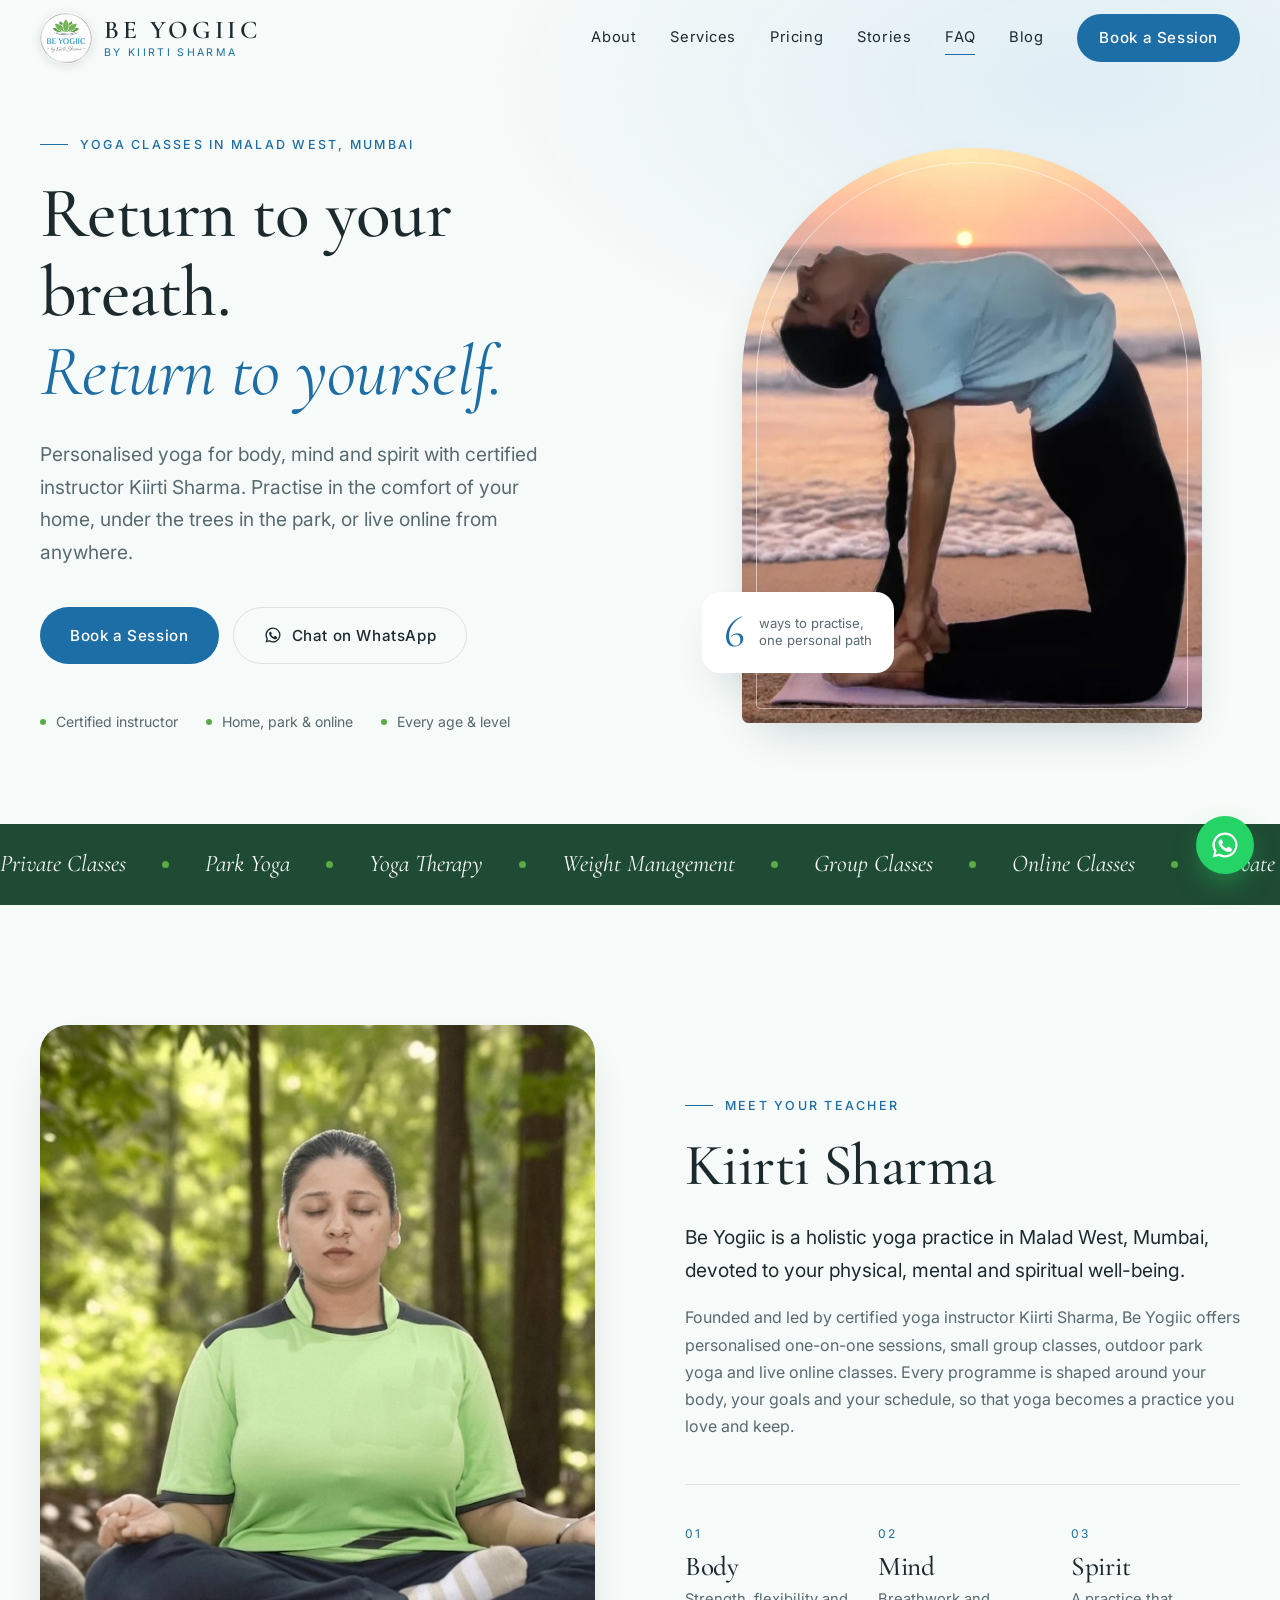
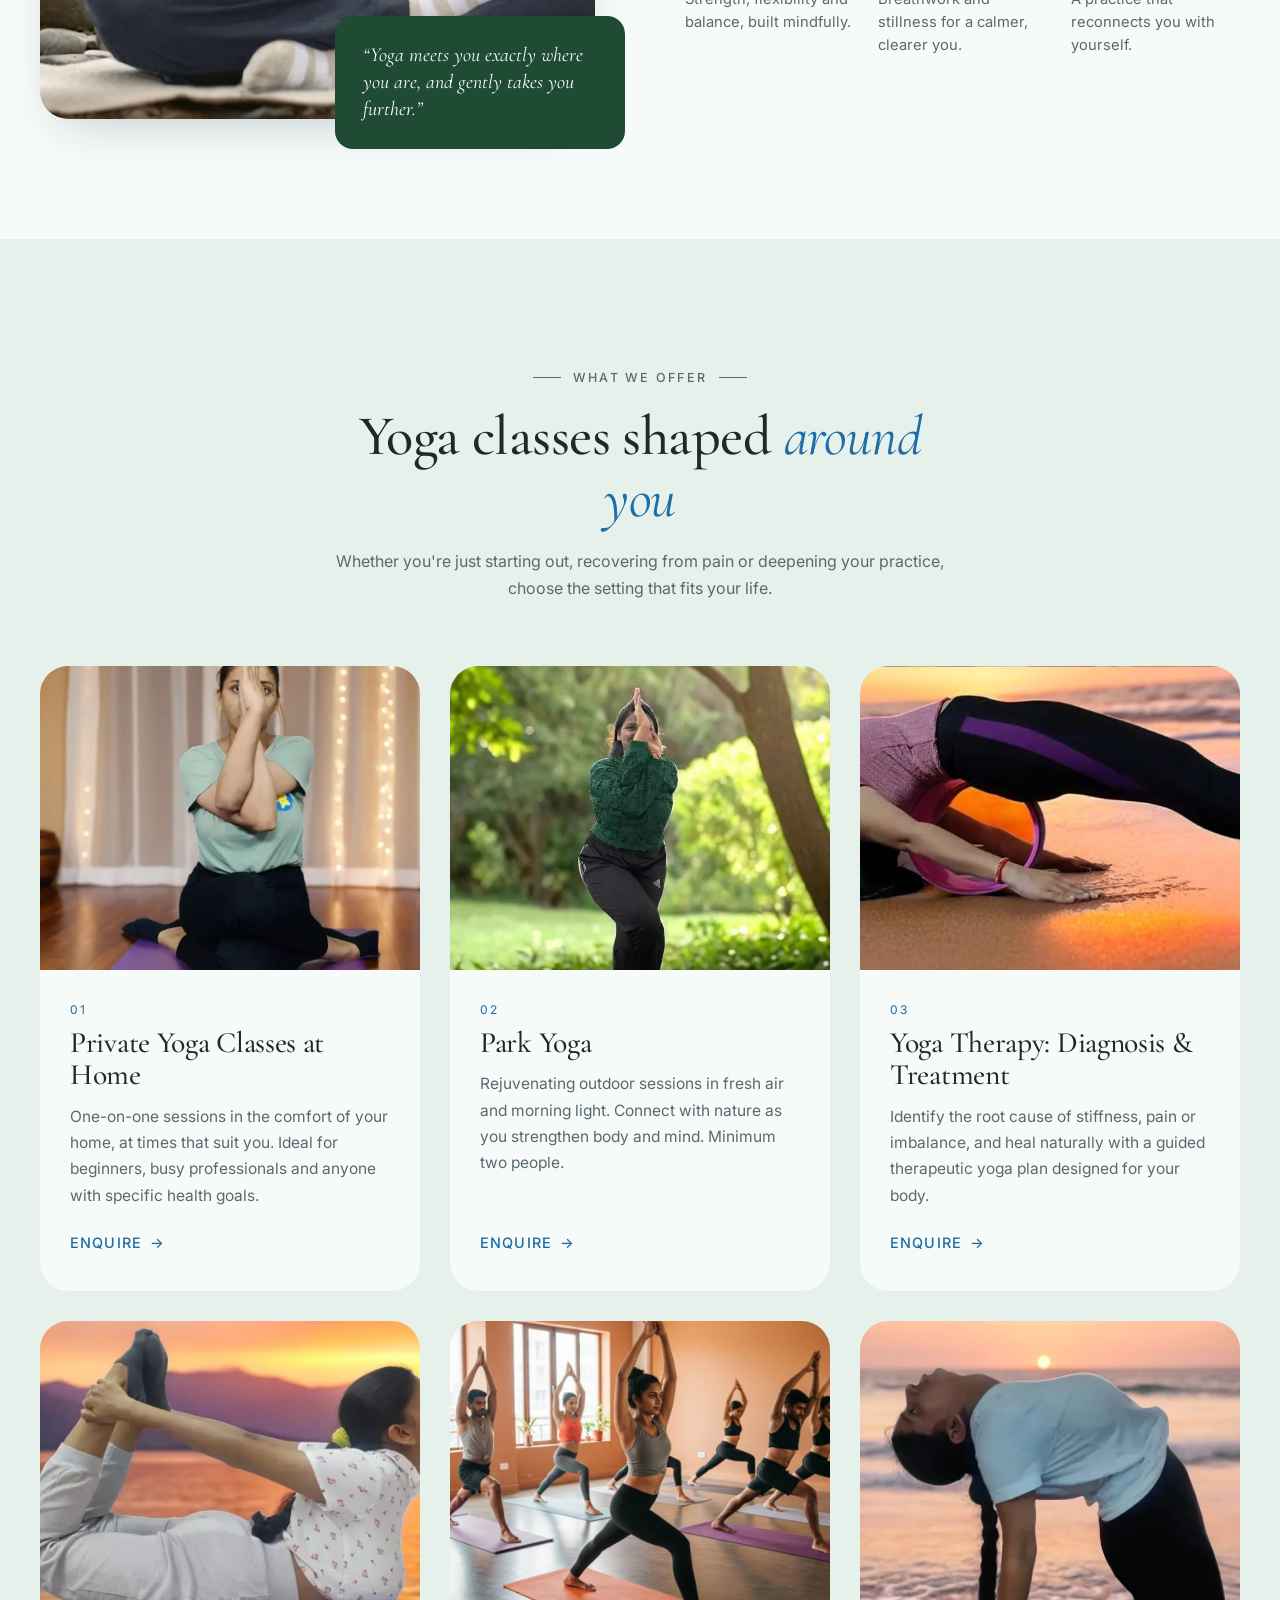
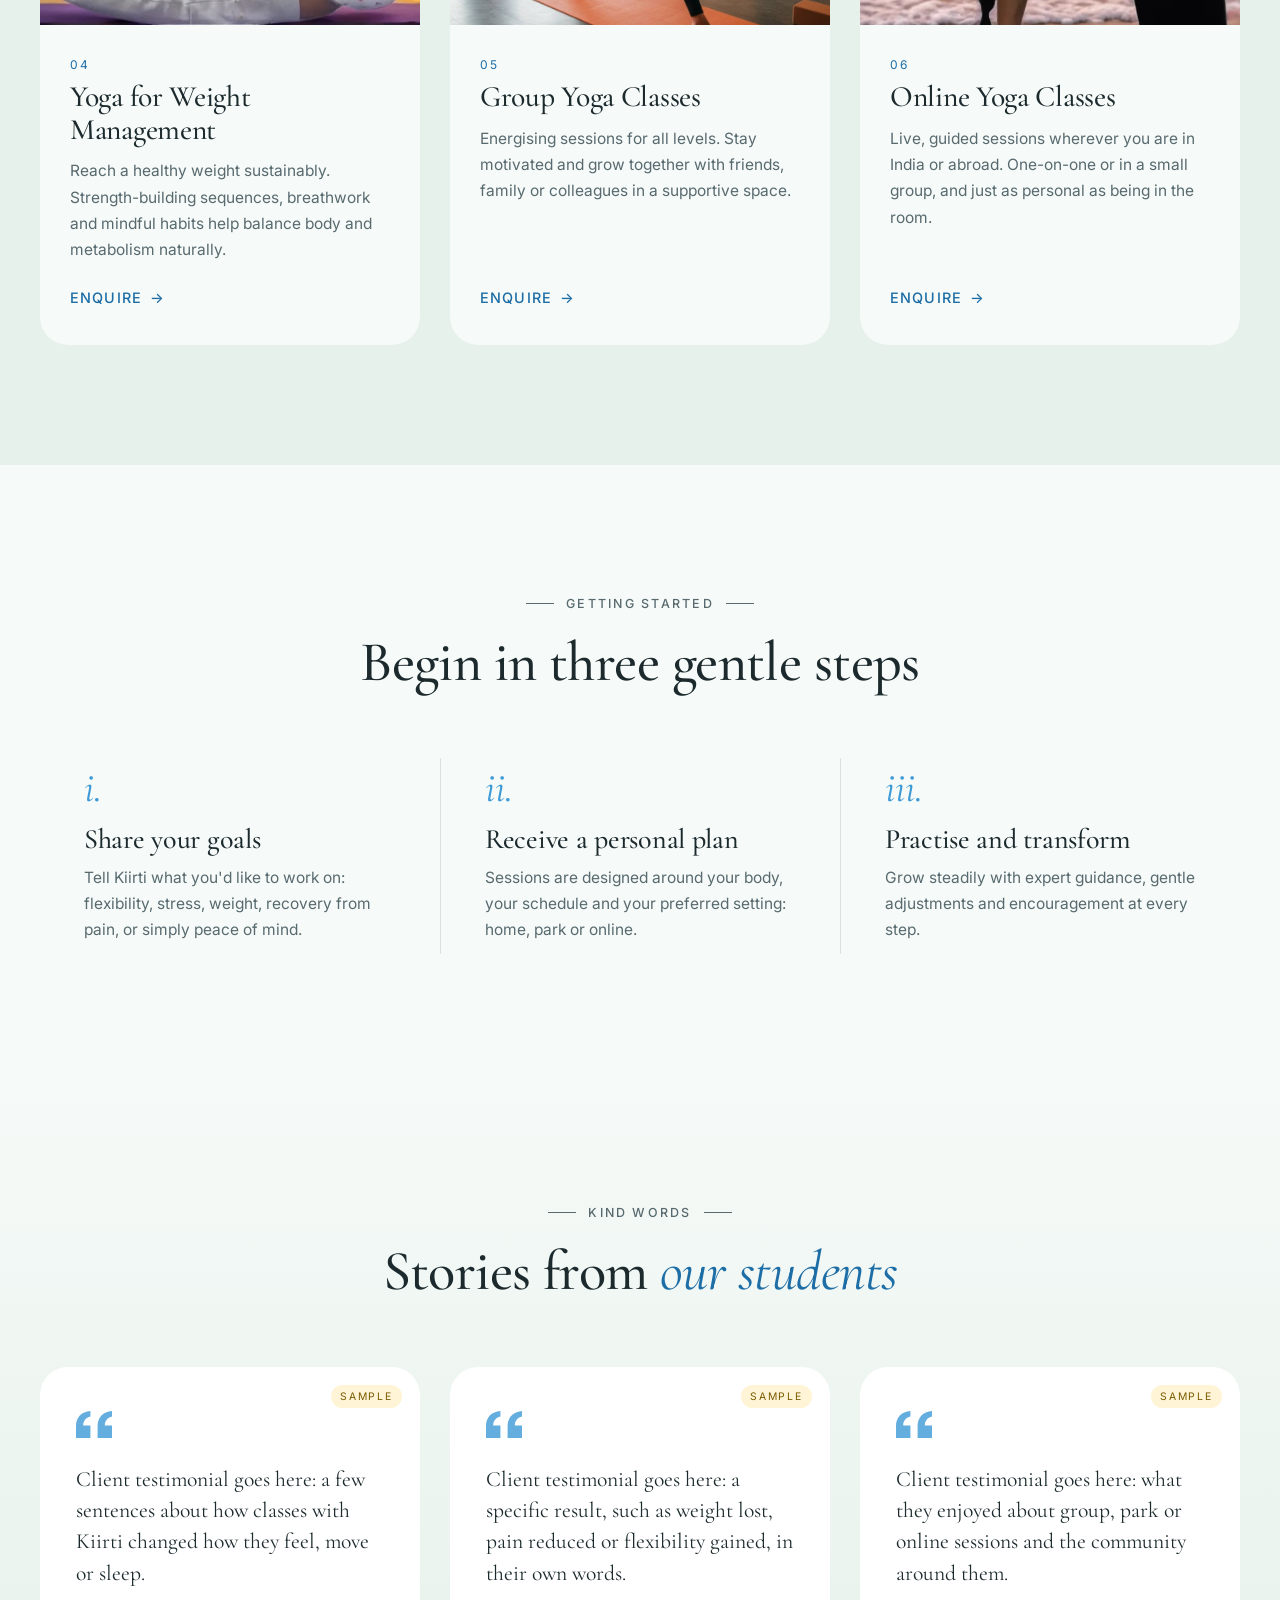
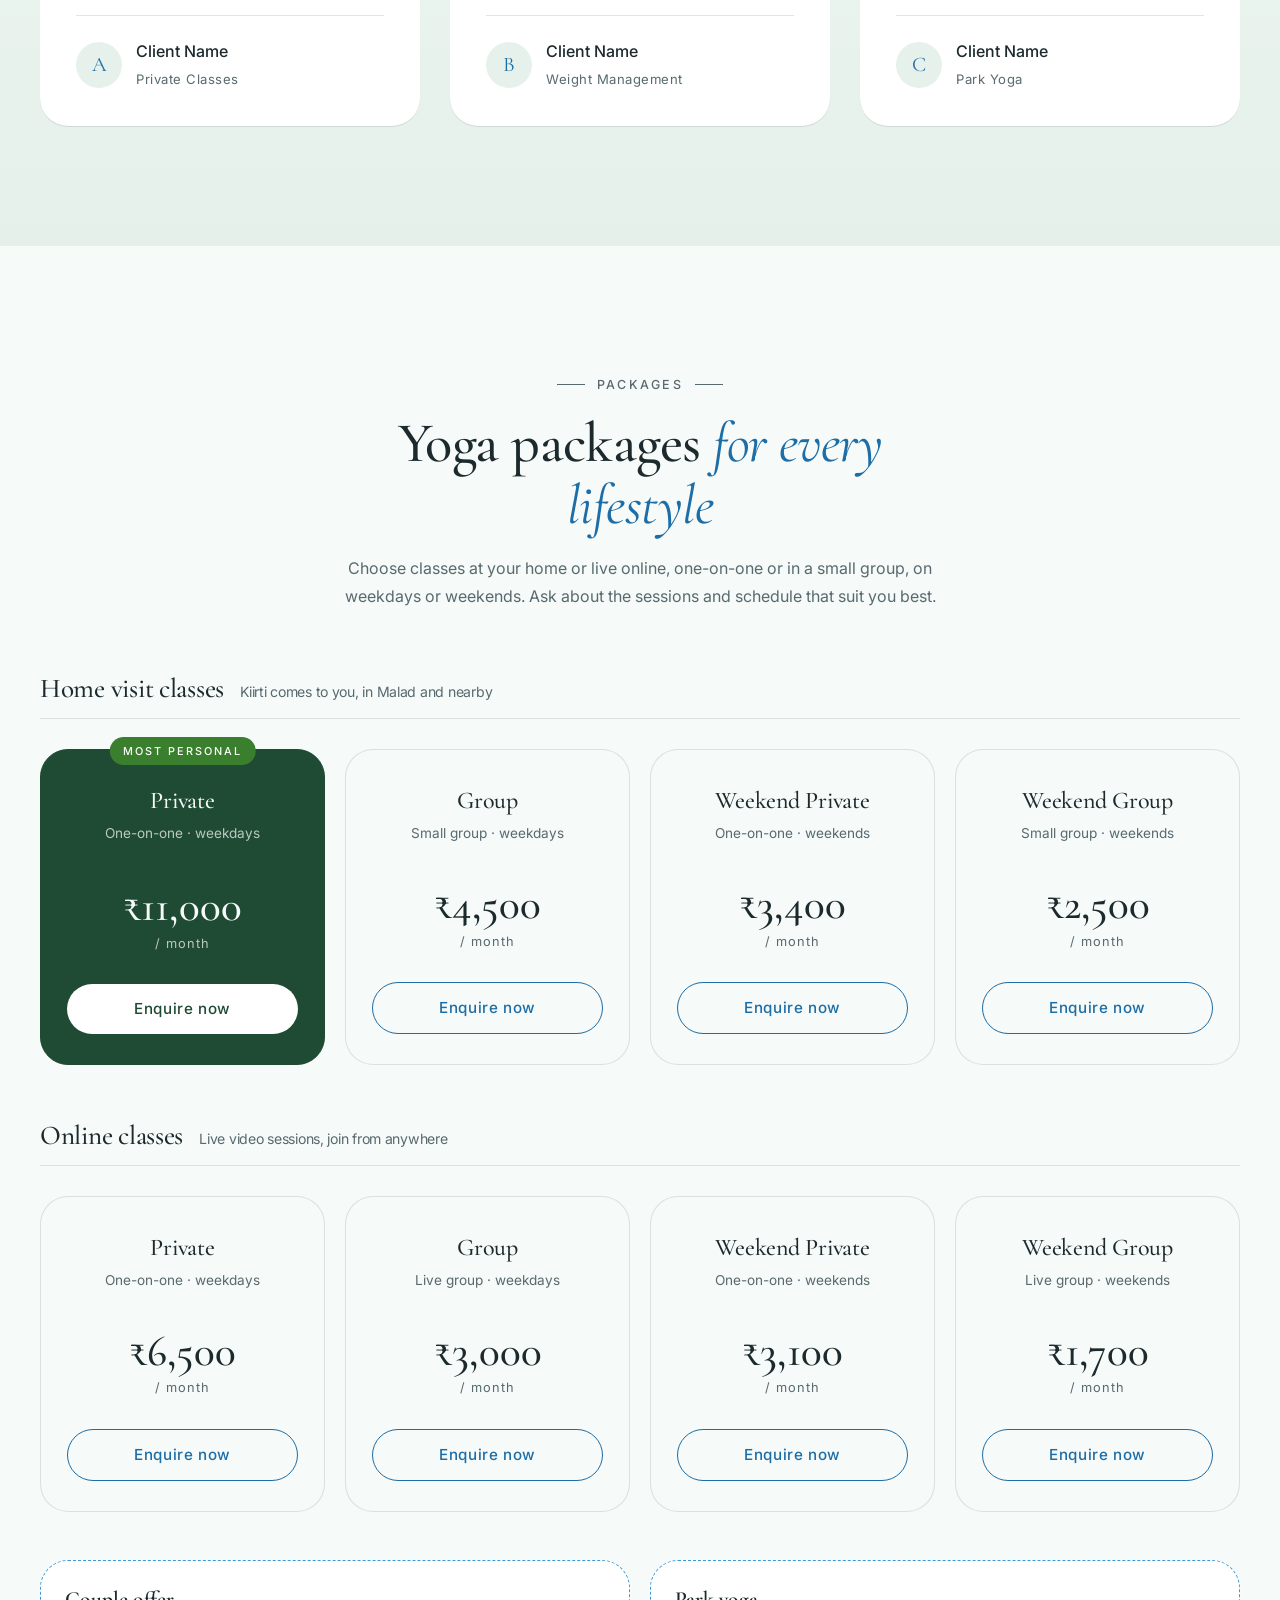
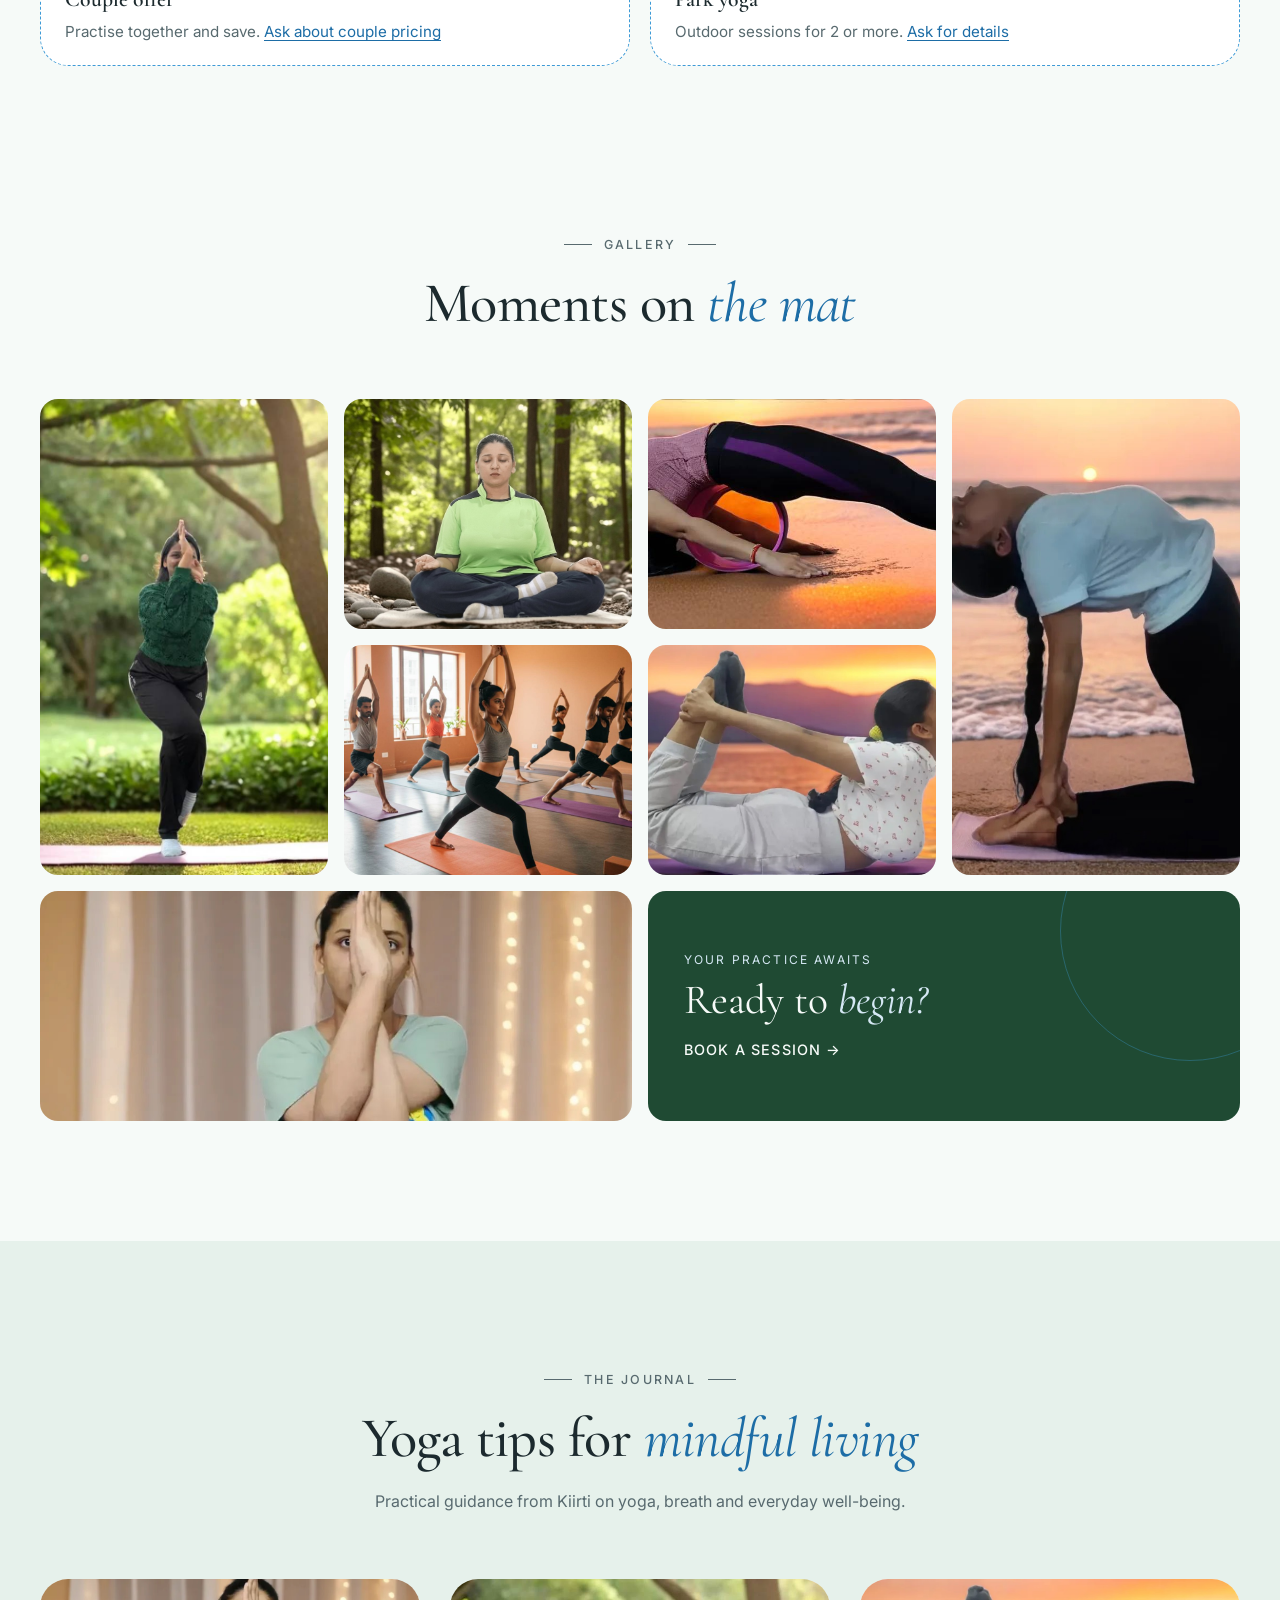
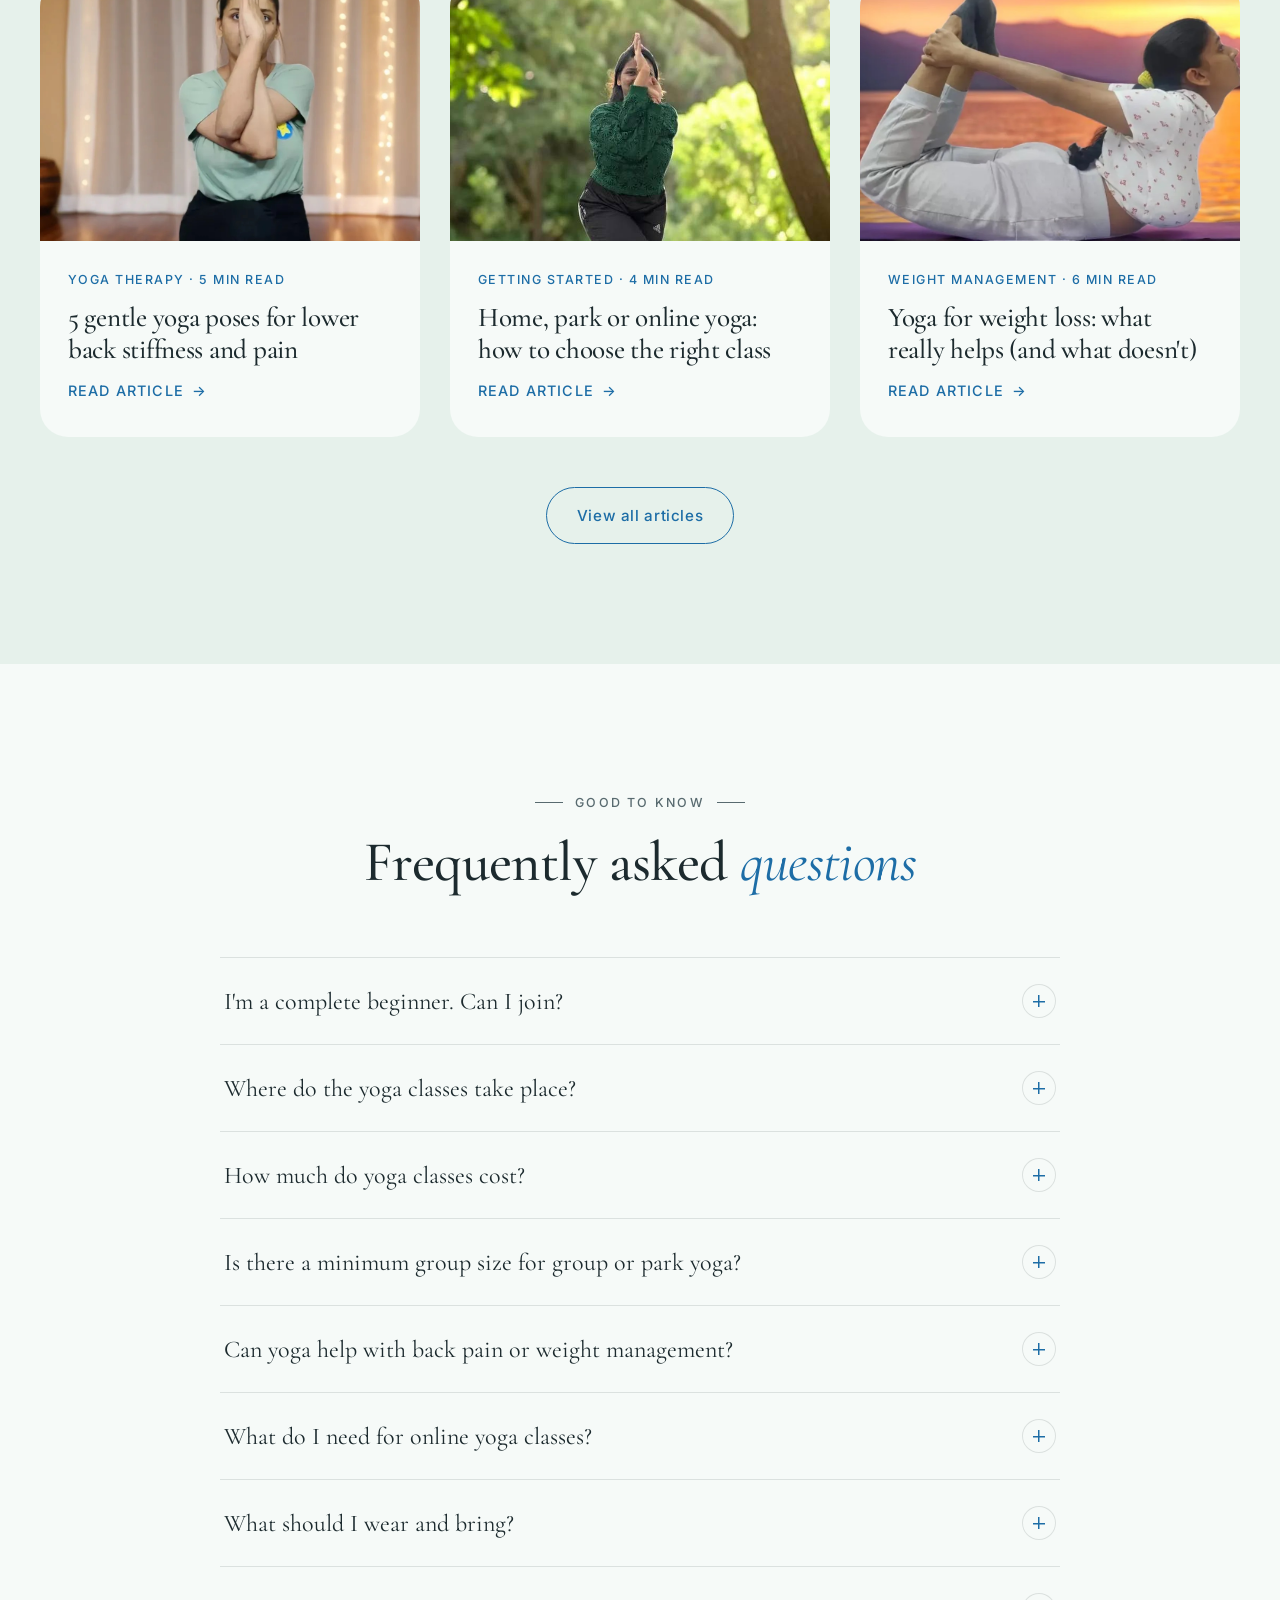
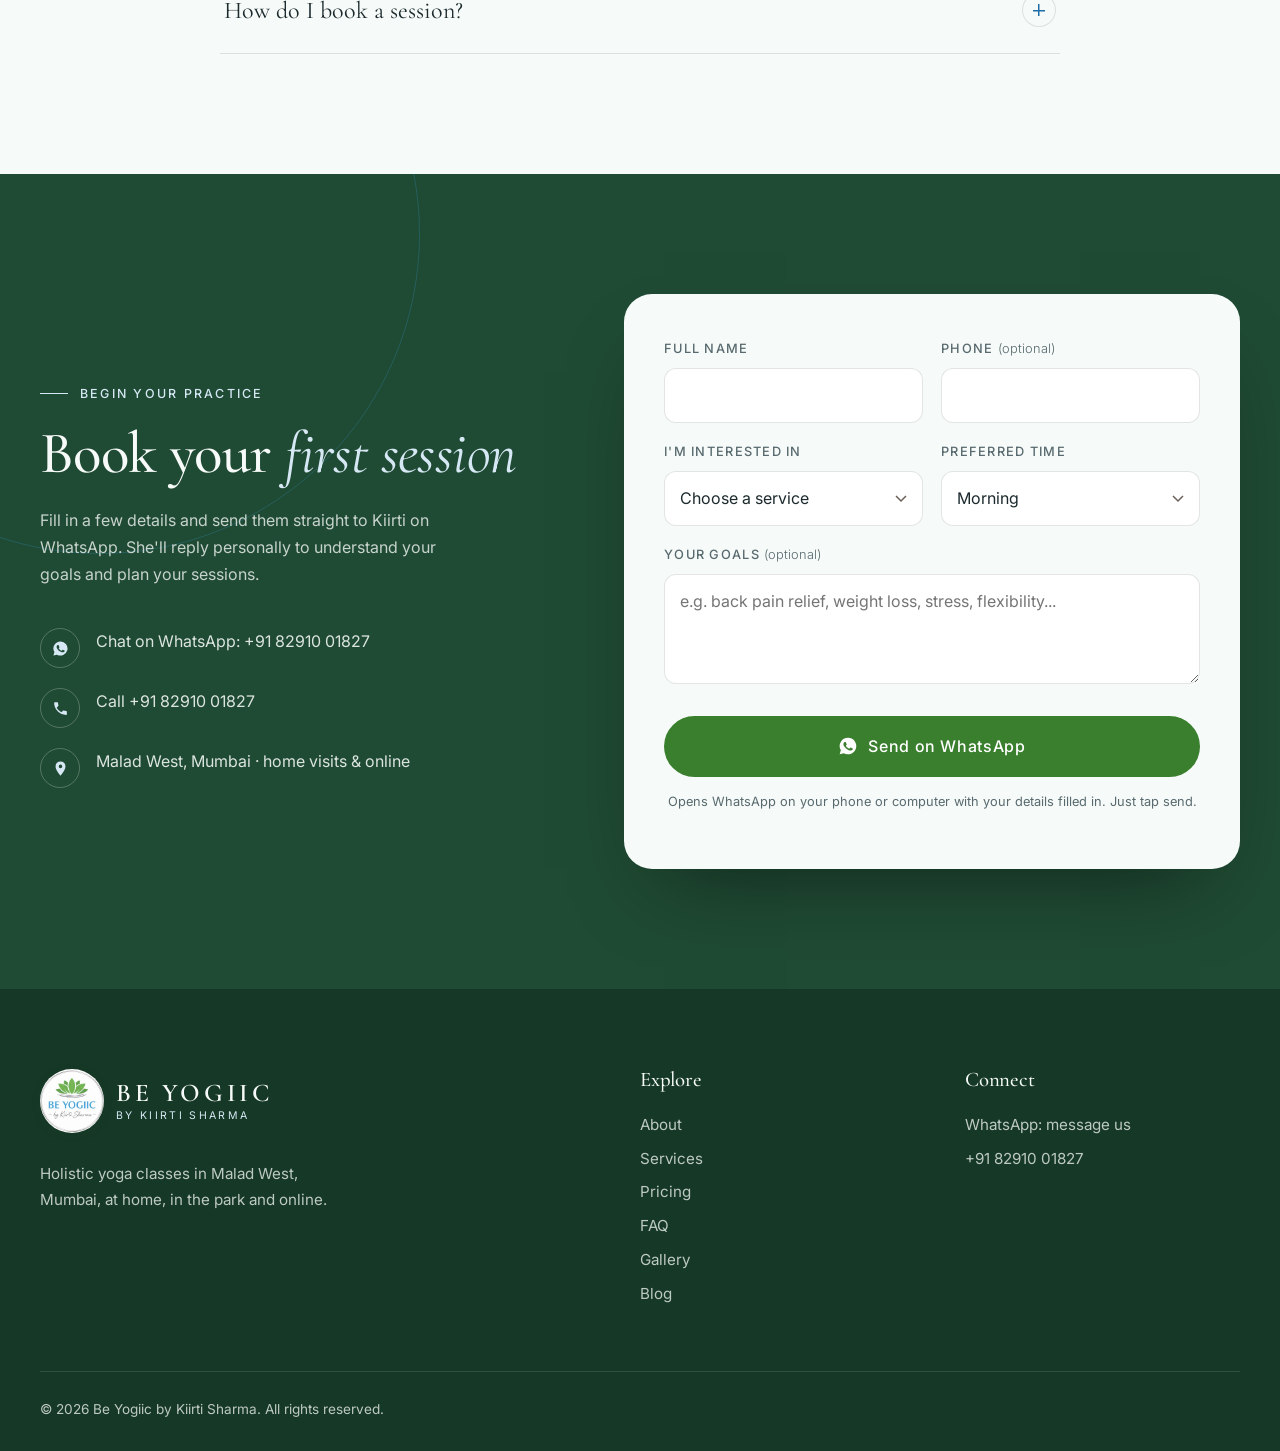
==== index.html @ 3618fed3 "Set custom domain www.beyogiic.in Canonical links, structured data, sitemap and robots.txt now use t" ====
<!DOCTYPE html>
<html lang="en-IN">
<head>
  <meta charset="UTF-8">
  <meta name="viewport" content="width=device-width, initial-scale=1.0">
  <title>Yoga Classes in Malad, Mumbai: Home, Park &amp; Online | Be Yogiic</title>
  <meta name="description" content="Private yoga at home, park yoga, group and online classes in Malad West, Mumbai with certified instructor Kiirti Sharma. Yoga therapy &amp; weight management.">
  <meta name="robots" content="index, follow, max-image-preview:large">
  <meta name="theme-color" content="#F6FAF8">
  <!-- SEO: replace www.beyogiic.in with the real domain across the site before launch (see README) -->
  <link rel="canonical" href="https://www.beyogiic.in/">

  <!-- Social sharing -->
  <meta property="og:type" content="website">
  <meta property="og:site_name" content="Be Yogiic">
  <meta property="og:locale" content="en_IN">
  <meta property="og:url" content="https://www.beyogiic.in/">
  <meta property="og:title" content="Be Yogiic by Kiirti Sharma | Yoga Classes in Malad, Mumbai">
  <meta property="og:description" content="Personalised yoga at home, in the park and online. Yoga therapy, weight management and classes for every level.">
  <meta property="og:image" content="https://www.beyogiic.in/images/og-cover.jpg">
  <meta property="og:image:width" content="1080">
  <meta property="og:image:height" content="567">
  <meta name="twitter:card" content="summary_large_image">

  <link rel="icon" type="image/png" href="images/favicon.png">
  <link rel="apple-touch-icon" href="images/favicon.png">

  <link rel="preconnect" href="https://fonts.googleapis.com">
  <link rel="preconnect" href="https://fonts.gstatic.com" crossorigin>
  <link href="https://fonts.googleapis.com/css2?family=Cormorant+Garamond:ital,wght@0,400;0,500;0,600;1,400;1,500&family=Inter:wght@300;400;500;600&display=swap" rel="stylesheet">
  <link rel="preload" as="image" href="images/hero-sunset.jpg">
  <link rel="stylesheet" href="css/style.css">

  <script type="application/ld+json">
  {
    "@context": "https://schema.org",
    "@graph": [
      {
        "@type": "HealthClub",
        "@id": "https://www.beyogiic.in/#business",
        "name": "Be Yogiic by Kiirti Sharma",
        "url": "https://www.beyogiic.in/",
        "image": "https://www.beyogiic.in/images/og-cover.jpg",
        "logo": "https://www.beyogiic.in/images/logo.jpg",
        "description": "Holistic yoga coaching in Malad West, Mumbai: private yoga at home, park yoga, group and online classes, yoga therapy and weight management.",
        "address": {
          "@type": "PostalAddress",
          "addressLocality": "Malad West, Mumbai",
          "addressRegion": "Maharashtra",
          "postalCode": "400095",
          "addressCountry": "IN"
        },
        "areaServed": [
          { "@type": "Place", "name": "Malad West, Mumbai" },
          { "@type": "Country", "name": "India" }
        ],
        "founder": { "@type": "Person", "name": "Kiirti Sharma", "jobTitle": "Certified Yoga Instructor" },
        "telephone": "+91-82910-01827",
        "priceRange": "₹1,700 – ₹11,000",
        "currenciesAccepted": "INR",
        "hasOfferCatalog": {
          "@type": "OfferCatalog",
          "name": "Yoga class packages",
          "itemListElement": [
            { "@type": "Offer", "price": "11000", "priceCurrency": "INR", "itemOffered": { "@type": "Service", "name": "Private yoga classes at home" } },
            { "@type": "Offer", "price": "4500", "priceCurrency": "INR", "itemOffered": { "@type": "Service", "name": "Group yoga classes at home" } },
            { "@type": "Offer", "price": "3400", "priceCurrency": "INR", "itemOffered": { "@type": "Service", "name": "Weekend private yoga classes at home" } },
            { "@type": "Offer", "price": "2500", "priceCurrency": "INR", "itemOffered": { "@type": "Service", "name": "Weekend group yoga classes at home" } },
            { "@type": "Offer", "price": "6500", "priceCurrency": "INR", "itemOffered": { "@type": "Service", "name": "Private online yoga classes" } },
            { "@type": "Offer", "price": "3000", "priceCurrency": "INR", "itemOffered": { "@type": "Service", "name": "Group online yoga classes" } },
            { "@type": "Offer", "price": "3100", "priceCurrency": "INR", "itemOffered": { "@type": "Service", "name": "Weekend private online yoga classes" } },
            { "@type": "Offer", "price": "1700", "priceCurrency": "INR", "itemOffered": { "@type": "Service", "name": "Weekend group online yoga classes" } }
          ]
        }
      },
      {
        "@type": "WebSite",
        "@id": "https://www.beyogiic.in/#website",
        "url": "https://www.beyogiic.in/",
        "name": "Be Yogiic",
        "publisher": { "@id": "https://www.beyogiic.in/#business" },
        "inLanguage": "en-IN"
      },
      {
        "@type": "FAQPage",
        "mainEntity": [
          { "@type": "Question", "name": "I'm a complete beginner. Can I join?", "acceptedAnswer": { "@type": "Answer", "text": "Absolutely. Every session is personalised for your age, fitness and experience. Beginners start with the foundations: breath, alignment and simple poses, and progress at a comfortable pace." } },
          { "@type": "Question", "name": "Where do the yoga classes take place?", "acceptedAnswer": { "@type": "Answer", "text": "Private classes are held at your home in Malad and nearby areas, park yoga takes place outdoors, and group and private sessions are also available live online, so you can join from anywhere." } },
          { "@type": "Question", "name": "How much do yoga classes cost?", "acceptedAnswer": { "@type": "Answer", "text": "Monthly fees: online classes start at ₹1,700 (weekend group) and go up to ₹6,500 (private). Home visit classes range from ₹2,500 (weekend group) to ₹11,000 (private). A couple offer is also available. Get in touch to know the sessions included." } },
          { "@type": "Question", "name": "Is there a minimum group size for group or park yoga?", "acceptedAnswer": { "@type": "Answer", "text": "Yes. Group classes, park yoga and group online classes need a minimum of two people, which makes them a lovely way to practise with a friend, partner or family member." } },
          { "@type": "Question", "name": "Can yoga help with back pain or weight management?", "acceptedAnswer": { "@type": "Answer", "text": "Be Yogiic offers dedicated yoga therapy and weight management programmes designed around your goals. Many people find regular practice improves flexibility, strength, stress and sleep. If you have a medical condition, please consult your doctor first so your sessions can be adapted safely." } },
          { "@type": "Question", "name": "What do I need for online yoga classes?", "acceptedAnswer": { "@type": "Answer", "text": "A phone, tablet or laptop with a stable internet connection, a yoga mat and enough space to stretch out. Kiirti will share the joining details when you book." } },
          { "@type": "Question", "name": "What should I wear and bring?", "acceptedAnswer": { "@type": "Answer", "text": "Comfortable clothes you can move in, a yoga mat and a bottle of water. It's best to avoid a heavy meal for about two hours before practice." } },
          { "@type": "Question", "name": "How do I book a session?", "acceptedAnswer": { "@type": "Answer", "text": "Message Kiirti on WhatsApp (the enquiry form fills in your details for you) or call +91 82910 01827. She'll get back to you to understand your goals and suggest the right package." } }
        ]
      }
    ]
  }
  </script>
</head>

<body>
  <a class="skip-link" href="#main">Skip to content</a>

  <!-- ============ HEADER ============ -->
  <header class="site-header" id="top">
    <div class="container header-inner">
      <a href="#top" class="brand" aria-label="Be Yogiic home">
        <img class="brand-logo" src="images/logo.jpg" alt="" width="400" height="400">
        <span class="brand-text">
          <span class="brand-name">Be Yogiic</span>
          <span class="brand-sub">by Kiirti Sharma</span>
        </span>
      </a>

      <nav class="main-nav" id="main-nav" aria-label="Main">
        <a href="#about">About</a>
        <a href="#services">Services</a>
        <a href="#pricing">Pricing</a>
        <a href="#testimonials">Stories</a>
        <a href="#faq">FAQ</a>
        <a href="blog/index.html">Blog</a>
        <a href="#enquire" class="btn btn-primary nav-cta">Book a Session</a>
      </nav>

      <button class="nav-toggle" aria-label="Open menu" aria-expanded="false" aria-controls="main-nav">
        <span></span><span></span>
      </button>
    </div>
  </header>

  <main id="main">

    <!-- ============ HERO ============ -->
    <section class="hero" aria-labelledby="hero-title">
      <div class="container hero-grid">
        <div class="hero-copy reveal">
          <h1 id="hero-title">
            <span class="eyebrow h1-kicker">Yoga classes in Malad West, Mumbai</span>
            Return to your breath.<br><em>Return to yourself.</em>
          </h1>
          <p class="lead">Personalised yoga for body, mind and spirit with certified instructor Kiirti Sharma. Practise in the comfort of your home, under the trees in the park, or live online from anywhere.</p>
          <div class="hero-actions">
            <a href="#enquire" class="btn btn-primary">Book a Session</a>
            <a href="#" class="btn btn-ghost" data-wa-link>
              <svg viewBox="0 0 24 24" aria-hidden="true"><path fill="currentColor" d="M12 2a10 10 0 0 0-8.6 15.1L2 22l5-1.3A10 10 0 1 0 12 2zm0 18.2a8.2 8.2 0 0 1-4.2-1.2l-.3-.2-3 .8.8-2.9-.2-.3A8.2 8.2 0 1 1 12 20.2zm4.5-6.1c-.2-.1-1.5-.7-1.7-.8-.2-.1-.4-.1-.6.1l-.8 1c-.1.2-.3.2-.5.1a6.7 6.7 0 0 1-3.3-2.9c-.3-.4.2-.4.7-1.4.1-.2 0-.3 0-.4l-.8-1.8c-.2-.5-.4-.4-.6-.4h-.5a1 1 0 0 0-.7.3 3 3 0 0 0-.9 2.2 5.2 5.2 0 0 0 1.1 2.8 11.9 11.9 0 0 0 4.6 4c1.7.7 2.4.8 3.2.7.5-.1 1.5-.6 1.8-1.2.2-.6.2-1.1.1-1.2l-.5-.3z"/></svg>
              Chat on WhatsApp
            </a>
          </div>
          <ul class="hero-trust">
            <li>Certified instructor</li>
            <li>Home, park &amp; online</li>
            <li>Every age &amp; level</li>
          </ul>
        </div>

        <div class="hero-visual reveal">
          <div class="arch">
            <img src="images/hero-sunset.jpg" alt="Camel pose (Ustrasana) practised on a Mumbai beach at sunset" width="720" height="900" fetchpriority="high">
          </div>
          <div class="hero-badge">
            <span class="badge-num">6</span>
            <span class="badge-text">ways to practise,<br>one personal path</span>
          </div>
        </div>
      </div>
    </section>

    <!-- ============ MODES STRIP ============ -->
    <div class="strip" aria-hidden="true">
      <div class="strip-track">
        <span>Private Classes</span><i></i><span>Park Yoga</span><i></i><span>Yoga Therapy</span><i></i><span>Weight Management</span><i></i><span>Group Classes</span><i></i><span>Online Classes</span><i></i>
        <span>Private Classes</span><i></i><span>Park Yoga</span><i></i><span>Yoga Therapy</span><i></i><span>Weight Management</span><i></i><span>Group Classes</span><i></i><span>Online Classes</span><i></i>
      </div>
    </div>

    <!-- ============ ABOUT ============ -->
    <section class="section about" id="about" aria-labelledby="about-title">
      <div class="container about-grid">
        <div class="about-visual reveal">
          <img src="images/meditation-forest.jpg" alt="Kiirti Sharma meditating in a sunlit forest" width="1024" height="681" loading="lazy">
          <div class="about-quote">
            <p>&ldquo;Yoga meets you exactly where you are, and gently takes you further.&rdquo;</p>
          </div>
        </div>
        <div class="about-copy reveal">
          <p class="eyebrow">Meet your teacher</p>
          <h2 id="about-title">Kiirti Sharma</h2>
          <p class="lead">Be Yogiic is a holistic yoga practice in Malad West, Mumbai, devoted to your physical, mental and spiritual well-being.</p>
          <p>Founded and led by certified yoga instructor Kiirti Sharma, Be Yogiic offers personalised one-on-one sessions, small group classes, outdoor park yoga and live online classes. Every programme is shaped around your body, your goals and your schedule, so that yoga becomes a practice you love and keep.</p>
          <!-- TODO: add Kiirti's certifications, years of teaching and number of students here -->
          <div class="pillars">
            <div class="pillar">
              <span class="pillar-num">01</span>
              <h3>Body</h3>
              <p>Strength, flexibility and balance, built mindfully.</p>
            </div>
            <div class="pillar">
              <span class="pillar-num">02</span>
              <h3>Mind</h3>
              <p>Breathwork and stillness for a calmer, clearer you.</p>
            </div>
            <div class="pillar">
              <span class="pillar-num">03</span>
              <h3>Spirit</h3>
              <p>A practice that reconnects you with yourself.</p>
            </div>
          </div>
        </div>
      </div>
    </section>

    <!-- ============ SERVICES ============ -->
    <section class="section services" id="services" aria-labelledby="services-title">
      <div class="container">
        <div class="section-head reveal">
          <p class="eyebrow">What we offer</p>
          <h2 id="services-title">Yoga classes shaped <em>around you</em></h2>
          <p>Whether you're just starting out, recovering from pain or deepening your practice, choose the setting that fits your life.</p>
        </div>

        <div class="service-grid">
          <article class="service-card reveal">
            <div class="service-img"><img src="images/private-class.jpg" alt="One-on-one private yoga class at home in Mumbai" loading="lazy" width="1080" height="1080"></div>
            <div class="service-body">
              <span class="service-num">01</span>
              <h3>Private Yoga Classes at Home</h3>
              <p>One-on-one sessions in the comfort of your home, at times that suit you. Ideal for beginners, busy professionals and anyone with specific health goals.</p>
              <a href="#enquire" class="link-arrow" data-service="Private Classes">Enquire <span aria-hidden="true">&rarr;</span></a>
            </div>
          </article>

          <article class="service-card reveal">
            <div class="service-img"><img src="images/park-yoga.jpg" alt="Outdoor park yoga session in Malad, Mumbai" loading="lazy" width="720" height="1000"></div>
            <div class="service-body">
              <span class="service-num">02</span>
              <h3>Park Yoga</h3>
              <p>Rejuvenating outdoor sessions in fresh air and morning light. Connect with nature as you strengthen body and mind. Minimum two people.</p>
              <a href="#enquire" class="link-arrow" data-service="Park Yoga">Enquire <span aria-hidden="true">&rarr;</span></a>
            </div>
          </article>

          <article class="service-card reveal">
            <div class="service-img"><img src="images/yoga-therapy.jpg" alt="Therapeutic backbend using a yoga wheel" loading="lazy" width="720" height="419"></div>
            <div class="service-body">
              <span class="service-num">03</span>
              <h3>Yoga Therapy: Diagnosis &amp; Treatment</h3>
              <p>Identify the root cause of stiffness, pain or imbalance, and heal naturally with a guided therapeutic yoga plan designed for your body.</p>
              <a href="#enquire" class="link-arrow" data-service="Yoga Diagnosis & Treatment">Enquire <span aria-hidden="true">&rarr;</span></a>
            </div>
          </article>

          <article class="service-card reveal">
            <div class="service-img"><img src="images/weight-management.jpg" alt="Bow pose (Dhanurasana) for core strength and weight management" loading="lazy" width="1080" height="686"></div>
            <div class="service-body">
              <span class="service-num">04</span>
              <h3>Yoga for Weight Management</h3>
              <p>Reach a healthy weight sustainably. Strength-building sequences, breathwork and mindful habits help balance body and metabolism naturally.</p>
              <a href="#enquire" class="link-arrow" data-service="Weight Management">Enquire <span aria-hidden="true">&rarr;</span></a>
            </div>
          </article>

          <article class="service-card reveal">
            <div class="service-img"><img src="images/group-class.jpg" alt="Group yoga class practising warrior pose together" loading="lazy" width="900" height="900"></div>
            <div class="service-body">
              <span class="service-num">05</span>
              <h3>Group Yoga Classes</h3>
              <p>Energising sessions for all levels. Stay motivated and grow together with friends, family or colleagues in a supportive space.</p>
              <a href="#enquire" class="link-arrow" data-service="Group Classes">Enquire <span aria-hidden="true">&rarr;</span></a>
            </div>
          </article>

          <article class="service-card reveal">
            <div class="service-img"><img src="images/hero-sunset.jpg" alt="Live online yoga class at sunset" loading="lazy" width="720" height="900" style="object-position: center 20%"></div>
            <div class="service-body">
              <span class="service-num">06</span>
              <h3>Online Yoga Classes</h3>
              <p>Live, guided sessions wherever you are in India or abroad. One-on-one or in a small group, and just as personal as being in the room.</p>
              <a href="#enquire" class="link-arrow" data-service="Online Classes">Enquire <span aria-hidden="true">&rarr;</span></a>
            </div>
          </article>
        </div>
      </div>
    </section>

    <!-- ============ HOW IT WORKS ============ -->
    <section class="section steps" aria-labelledby="steps-title">
      <div class="container">
        <div class="section-head reveal">
          <p class="eyebrow">Getting started</p>
          <h2 id="steps-title">Begin in three gentle steps</h2>
        </div>
        <ol class="steps-list">
          <li class="reveal">
            <span class="step-num">i.</span>
            <h3>Share your goals</h3>
            <p>Tell Kiirti what you'd like to work on: flexibility, stress, weight, recovery from pain, or simply peace of mind.</p>
          </li>
          <li class="reveal">
            <span class="step-num">ii.</span>
            <h3>Receive a personal plan</h3>
            <p>Sessions are designed around your body, your schedule and your preferred setting: home, park or online.</p>
          </li>
          <li class="reveal">
            <span class="step-num">iii.</span>
            <h3>Practise and transform</h3>
            <p>Grow steadily with expert guidance, gentle adjustments and encouragement at every step.</p>
          </li>
        </ol>
      </div>
    </section>

    <!-- ============ TESTIMONIALS ============ -->
    <!-- TODO: replace the three placeholder testimonials below with real client quotes, then delete the "sample" badges. -->
    <section class="section testimonials" id="testimonials" aria-labelledby="testimonials-title">
      <div class="container">
        <div class="section-head reveal">
          <p class="eyebrow">Kind words</p>
          <h2 id="testimonials-title">Stories from <em>our students</em></h2>
        </div>

        <div class="testimonial-track" tabindex="0" aria-label="Student testimonials">
          <figure class="testimonial reveal">
            <span class="sample-badge">Sample</span>
            <svg class="quote-mark" viewBox="0 0 40 30" aria-hidden="true"><path fill="currentColor" d="M0 30V17C0 7 6 1 16 0v6c-5 1-8 5-8 10h8v14H0zm24 0V17c0-10 6-16 16-17v6c-5 1-8 5-8 10h8v14H24z"/></svg>
            <blockquote>Client testimonial goes here: a few sentences about how classes with Kiirti changed how they feel, move or sleep.</blockquote>
            <figcaption>
              <span class="t-avatar" aria-hidden="true">A</span>
              <span><strong>Client Name</strong><small>Private Classes</small></span>
            </figcaption>
          </figure>

          <figure class="testimonial reveal">
            <span class="sample-badge">Sample</span>
            <svg class="quote-mark" viewBox="0 0 40 30" aria-hidden="true"><path fill="currentColor" d="M0 30V17C0 7 6 1 16 0v6c-5 1-8 5-8 10h8v14H0zm24 0V17c0-10 6-16 16-17v6c-5 1-8 5-8 10h8v14H24z"/></svg>
            <blockquote>Client testimonial goes here: a specific result, such as weight lost, pain reduced or flexibility gained, in their own words.</blockquote>
            <figcaption>
              <span class="t-avatar" aria-hidden="true">B</span>
              <span><strong>Client Name</strong><small>Weight Management</small></span>
            </figcaption>
          </figure>

          <figure class="testimonial reveal">
            <span class="sample-badge">Sample</span>
            <svg class="quote-mark" viewBox="0 0 40 30" aria-hidden="true"><path fill="currentColor" d="M0 30V17C0 7 6 1 16 0v6c-5 1-8 5-8 10h8v14H0zm24 0V17c0-10 6-16 16-17v6c-5 1-8 5-8 10h8v14H24z"/></svg>
            <blockquote>Client testimonial goes here: what they enjoyed about group, park or online sessions and the community around them.</blockquote>
            <figcaption>
              <span class="t-avatar" aria-hidden="true">C</span>
              <span><strong>Client Name</strong><small>Park Yoga</small></span>
            </figcaption>
          </figure>
        </div>
      </div>
    </section>

    <!-- ============ PRICING ============ -->
    <section class="section pricing" id="pricing" aria-labelledby="pricing-title">
      <div class="container">
        <div class="section-head reveal">
          <p class="eyebrow">Packages</p>
          <h2 id="pricing-title">Yoga packages <em>for every lifestyle</em></h2>
          <p>Choose classes at your home or live online, one-on-one or in a small group, on weekdays or weekends. Ask about the sessions and schedule that suit you best.</p>
        </div>

        <!-- TODO: add the number of sessions / validity in each .price-meta line -->
        <div class="price-group reveal">
          <h3 class="price-group-title">Home visit classes <span>Kiirti comes to you, in Malad and nearby</span></h3>
          <div class="price-grid">
            <div class="price-card featured reveal">
              <span class="price-tag">Most personal</span>
              <h4>Private</h4>
              <p class="price-meta">One-on-one &middot; weekdays</p>
              <p class="price"><span>₹11,000</span><small>/ month</small></p>
              <a href="#enquire" class="btn btn-light" data-service="Private Classes">Enquire now</a>
            </div>
            <div class="price-card reveal">
              <h4>Group</h4>
              <p class="price-meta">Small group &middot; weekdays</p>
              <p class="price"><span>₹4,500</span><small>/ month</small></p>
              <a href="#enquire" class="btn btn-outline" data-service="Group Classes">Enquire now</a>
            </div>
            <div class="price-card reveal">
              <h4>Weekend Private</h4>
              <p class="price-meta">One-on-one &middot; weekends</p>
              <p class="price"><span>₹3,400</span><small>/ month</small></p>
              <a href="#enquire" class="btn btn-outline" data-service="Private Classes">Enquire now</a>
            </div>
            <div class="price-card reveal">
              <h4>Weekend Group</h4>
              <p class="price-meta">Small group &middot; weekends</p>
              <p class="price"><span>₹2,500</span><small>/ month</small></p>
              <a href="#enquire" class="btn btn-outline" data-service="Group Classes">Enquire now</a>
            </div>
          </div>
        </div>

        <div class="price-group reveal">
          <h3 class="price-group-title">Online classes <span>Live video sessions, join from anywhere</span></h3>
          <div class="price-grid">
            <div class="price-card reveal">
              <h4>Private</h4>
              <p class="price-meta">One-on-one &middot; weekdays</p>
              <p class="price"><span>₹6,500</span><small>/ month</small></p>
              <a href="#enquire" class="btn btn-outline" data-service="Online Classes">Enquire now</a>
            </div>
            <div class="price-card reveal">
              <h4>Group</h4>
              <p class="price-meta">Live group &middot; weekdays</p>
              <p class="price"><span>₹3,000</span><small>/ month</small></p>
              <a href="#enquire" class="btn btn-outline" data-service="Online Classes">Enquire now</a>
            </div>
            <div class="price-card reveal">
              <h4>Weekend Private</h4>
              <p class="price-meta">One-on-one &middot; weekends</p>
              <p class="price"><span>₹3,100</span><small>/ month</small></p>
              <a href="#enquire" class="btn btn-outline" data-service="Online Classes">Enquire now</a>
            </div>
            <div class="price-card reveal">
              <h4>Weekend Group</h4>
              <p class="price-meta">Live group &middot; weekends</p>
              <p class="price"><span>₹1,700</span><small>/ month</small></p>
              <a href="#enquire" class="btn btn-outline" data-service="Online Classes">Enquire now</a>
            </div>
          </div>
        </div>

        <div class="price-offers reveal">
          <p><strong>Couple offer</strong> Practise together and save. <a href="#enquire" data-service="Private Classes">Ask about couple pricing</a></p>
          <p><strong>Park yoga</strong> Outdoor sessions for 2 or more. <a href="#enquire" data-service="Park Yoga">Ask for details</a></p>
        </div>
      </div>
    </section>

    <!-- ============ GALLERY ============ -->
    <section class="section gallery" id="gallery" aria-labelledby="gallery-title">
      <div class="container">
        <div class="section-head reveal">
          <p class="eyebrow">Gallery</p>
          <h2 id="gallery-title">Moments on <em>the mat</em></h2>
        </div>
        <div class="gallery-grid">
          <button class="g-item g-tall" data-index="0" aria-label="View larger: eagle pose in the park"><img src="images/park-yoga.jpg" alt="Eagle pose (Garudasana) in a green park" width="720" height="1000" loading="lazy"></button>
          <button class="g-item" data-index="1" aria-label="View larger: Kiirti Sharma meditating in a forest"><img src="images/meditation-forest.jpg" alt="Kiirti Sharma in seated meditation among the trees" width="1024" height="681" loading="lazy"></button>
          <button class="g-item" data-index="2" aria-label="View larger: wheel-assisted backbend"><img src="images/yoga-therapy.jpg" alt="Wheel-assisted backbend on the beach" width="720" height="419" loading="lazy"></button>
          <button class="g-item g-tall" data-index="3" aria-label="View larger: camel pose at sunset"><img src="images/hero-sunset.jpg" alt="Camel pose at sunset by the sea" width="720" height="900" loading="lazy"></button>
          <button class="g-item" data-index="4" aria-label="View larger: group warrior pose"><img src="images/group-class.jpg" alt="Group class in warrior pose" width="900" height="900" loading="lazy"></button>
          <button class="g-item" data-index="5" aria-label="View larger: bow pose"><img src="images/weight-management.jpg" alt="Bow pose against a sunset sky" width="1080" height="686" loading="lazy"></button>
          <button class="g-item g-wide" data-index="6" aria-label="View larger: home yoga session"><img src="images/private-class.jpg" alt="Eagle arms (Garudasana) in a home session" width="1080" height="1080" loading="lazy" style="object-position: center 12%"></button>
          <a href="#enquire" class="g-cta">
            <span class="g-cta-eyebrow">Your practice awaits</span>
            <span class="g-cta-title">Ready to <em>begin?</em></span>
            <span class="g-cta-link">Book a session <span aria-hidden="true">&rarr;</span></span>
          </a>
        </div>
      </div>
    </section>

    <!-- ============ JOURNAL (latest blog posts) ============ -->
    <section class="section journal" id="journal" aria-labelledby="journal-title">
      <div class="container">
        <div class="section-head reveal">
          <p class="eyebrow">The journal</p>
          <h2 id="journal-title">Yoga tips for <em>mindful living</em></h2>
          <p>Practical guidance from Kiirti on yoga, breath and everyday well-being.</p>
        </div>
        <div class="blog-grid">
          <a class="post-card reveal" href="blog/yoga-for-lower-back-stiffness.html">
            <div class="post-card-img"><img src="images/private-class.jpg" alt="" width="1080" height="1080" loading="lazy" style="object-position: center 20%"></div>
            <div class="post-card-body">
              <p class="post-card-meta">Yoga Therapy &middot; 5 min read</p>
              <h3>5 gentle yoga poses for lower back stiffness and pain</h3>
              <span class="link-arrow">Read article <span aria-hidden="true">&rarr;</span></span>
            </div>
          </a>
          <a class="post-card reveal" href="blog/home-park-or-online-yoga.html">
            <div class="post-card-img"><img src="images/park-yoga.jpg" alt="" width="720" height="1000" loading="lazy" style="object-position: center 30%"></div>
            <div class="post-card-body">
              <p class="post-card-meta">Getting Started &middot; 4 min read</p>
              <h3>Home, park or online yoga: how to choose the right class</h3>
              <span class="link-arrow">Read article <span aria-hidden="true">&rarr;</span></span>
            </div>
          </a>
          <a class="post-card reveal" href="blog/yoga-for-weight-management.html">
            <div class="post-card-img"><img src="images/weight-management.jpg" alt="" width="1080" height="686" loading="lazy"></div>
            <div class="post-card-body">
              <p class="post-card-meta">Weight Management &middot; 6 min read</p>
              <h3>Yoga for weight loss: what really helps (and what doesn't)</h3>
              <span class="link-arrow">Read article <span aria-hidden="true">&rarr;</span></span>
            </div>
          </a>
        </div>
        <div class="journal-more reveal">
          <a href="blog/index.html" class="btn btn-outline">View all articles</a>
        </div>
      </div>
    </section>

    <!-- ============ FAQ ============ -->
    <!-- Keep these answers in sync with the FAQPage data in <head> -->
    <section class="section faq" id="faq" aria-labelledby="faq-title">
      <div class="container">
        <div class="section-head reveal">
          <p class="eyebrow">Good to know</p>
          <h2 id="faq-title">Frequently asked <em>questions</em></h2>
        </div>
        <div class="faq-list reveal">
          <details>
            <summary>I'm a complete beginner. Can I join?</summary>
            <p>Absolutely. Every session is personalised for your age, fitness and experience. Beginners start with the foundations: breath, alignment and simple poses, and progress at a comfortable pace.</p>
          </details>
          <details>
            <summary>Where do the yoga classes take place?</summary>
            <p>Private classes are held at your home in Malad and nearby areas, park yoga takes place outdoors, and group and private sessions are also available live online, so you can join from anywhere.</p>
          </details>
          <details>
            <summary>How much do yoga classes cost?</summary>
            <p>Monthly fees: online classes start at ₹1,700 (weekend group) and go up to ₹6,500 (private). Home visit classes range from ₹2,500 (weekend group) to ₹11,000 (private). A couple offer is also available. <a href="#enquire">Get in touch</a> to know the sessions included.</p>
          </details>
          <details>
            <summary>Is there a minimum group size for group or park yoga?</summary>
            <p>Yes. Group classes, park yoga and group online classes need a minimum of two people, which makes them a lovely way to practise with a friend, partner or family member.</p>
          </details>
          <details>
            <summary>Can yoga help with back pain or weight management?</summary>
            <p>Be Yogiic offers dedicated yoga therapy and weight management programmes designed around your goals. Many people find regular practice improves flexibility, strength, stress and sleep. If you have a medical condition, please consult your doctor first so your sessions can be adapted safely. You may also like our guides on <a href="blog/yoga-for-lower-back-stiffness.html">yoga for lower back stiffness</a> and <a href="blog/yoga-for-weight-management.html">yoga for weight loss</a>.</p>
          </details>
          <details>
            <summary>What do I need for online yoga classes?</summary>
            <p>A phone, tablet or laptop with a stable internet connection, a yoga mat and enough space to stretch out. Kiirti will share the joining details when you book.</p>
          </details>
          <details>
            <summary>What should I wear and bring?</summary>
            <p>Comfortable clothes you can move in, a yoga mat and a bottle of water. It's best to avoid a heavy meal for about two hours before practice.</p>
          </details>
          <details>
            <summary>How do I book a session?</summary>
            <p>Message Kiirti on WhatsApp (the <a href="#enquire">enquiry form</a> fills in your details for you) or call +91 82910 01827. She'll get back to you to understand your goals and suggest the right package.</p>
          </details>
        </div>
      </div>
    </section>

    <!-- ============ ENQUIRY / LEAD FORM ============ -->
    <section class="section enquire" id="enquire" aria-labelledby="enquire-title">
      <div class="container enquire-grid">
        <div class="enquire-copy reveal">
          <p class="eyebrow light">Begin your practice</p>
          <h2 id="enquire-title">Book your <em>first session</em></h2>
          <p>Fill in a few details and send them straight to Kiirti on WhatsApp. She'll reply personally to understand your goals and plan your sessions.</p>

          <ul class="contact-list">
            <li>
              <span class="ci" aria-hidden="true"><svg viewBox="0 0 24 24"><path fill="currentColor" d="M12 2a10 10 0 0 0-8.6 15.1L2 22l5-1.3A10 10 0 1 0 12 2zm5.3 14.1c-.2.6-1.3 1.2-1.8 1.3-.5.1-1 .1-1.7-.1a15 15 0 0 1-1.5-.6 12 12 0 0 1-4.7-4.1 5.2 5.2 0 0 1-1.1-2.8c0-1.3.7-2 1-2.3.3-.3.6-.3.8-.3h.6c.2 0 .4 0 .6.5l.9 2.1c.1.2.1.4 0 .5l-.3.5-.4.5c-.1.1-.3.3-.1.6.2.3.7 1.2 1.6 1.9 1 .9 1.9 1.2 2.2 1.3.3.1.4.1.6-.1l.8-1c.2-.3.4-.2.6-.1l2 1c.3.1.5.2.5.3.1.1.1.7-.1 1.3z"/></svg></span>
              <a href="#" data-wa-link>Chat on WhatsApp: <span data-phone-text>+91 82910 01827</span></a>
            </li>
            <li>
              <span class="ci" aria-hidden="true"><svg viewBox="0 0 24 24"><path fill="currentColor" d="M6.6 10.8a15.1 15.1 0 0 0 6.6 6.6l2.2-2.2a1 1 0 0 1 1-.25 11.4 11.4 0 0 0 3.6.57 1 1 0 0 1 1 1V20a1 1 0 0 1-1 1A17 17 0 0 1 3 4a1 1 0 0 1 1-1h3.5a1 1 0 0 1 1 1c0 1.25.2 2.45.57 3.57a1 1 0 0 1-.25 1z"/></svg></span>
              <a href="#" data-phone-link>Call <span data-phone-text>+91 82910 01827</span></a>
            </li>
            <li>
              <span class="ci" aria-hidden="true"><svg viewBox="0 0 24 24"><path fill="currentColor" d="M12 2a7 7 0 0 0-7 7c0 5.25 7 13 7 13s7-7.75 7-13a7 7 0 0 0-7-7zm0 9.5A2.5 2.5 0 1 1 12 6.5a2.5 2.5 0 0 1 0 5z"/></svg></span>
              <span>Malad West, Mumbai &middot; home visits &amp; online</span>
            </li>
          </ul>
        </div>

        <form class="lead-form reveal" id="lead-form" novalidate>
          <div class="form-row">
            <div class="field">
              <label for="f-name">Full name</label>
              <input id="f-name" name="name" type="text" autocomplete="name" required>
            </div>
            <div class="field">
              <label for="f-phone">Phone <span class="opt">(optional)</span></label>
              <input id="f-phone" name="phone" type="tel" autocomplete="tel" inputmode="tel" pattern="[0-9+\s\-]{10,15}">
            </div>
          </div>
          <div class="form-row">
            <div class="field">
              <label for="f-service">I'm interested in</label>
              <select id="f-service" name="service" required>
                <option value="" disabled selected>Choose a service</option>
                <option>Private Classes</option>
                <option>Park Yoga</option>
                <option>Yoga Diagnosis &amp; Treatment</option>
                <option>Weight Management</option>
                <option>Group Classes</option>
                <option>Online Classes</option>
                <option>Not sure yet</option>
              </select>
            </div>
            <div class="field">
              <label for="f-time">Preferred time</label>
              <select id="f-time" name="preferred_time">
                <option>Morning</option>
                <option>Afternoon</option>
                <option>Evening</option>
                <option>Flexible</option>
              </select>
            </div>
          </div>
          <div class="field">
            <label for="f-msg">Your goals <span class="opt">(optional)</span></label>
            <textarea id="f-msg" name="message" rows="3" placeholder="e.g. back pain relief, weight loss, stress, flexibility..."></textarea>
          </div>
          <!-- Spam honeypot: hidden from people, bots fill it in -->
          <input type="checkbox" name="botcheck" class="hp" tabindex="-1" autocomplete="off" aria-hidden="true">

          <button type="submit" class="btn btn-primary btn-block btn-wa"><svg viewBox="0 0 24 24"><path fill="currentColor" d="M12 2a10 10 0 0 0-8.6 15.1L2 22l5-1.3A10 10 0 1 0 12 2zm5.3 14.1c-.2.6-1.3 1.2-1.8 1.3-.5.1-1 .1-1.7-.1a15 15 0 0 1-1.5-.6 12 12 0 0 1-4.7-4.1 5.2 5.2 0 0 1-1.1-2.8c0-1.3.7-2 1-2.3.3-.3.6-.3.8-.3h.6c.2 0 .4 0 .6.5l.9 2.1c.1.2.1.4 0 .5l-.3.5-.4.5c-.1.1-.3.3-.1.6.2.3.7 1.2 1.6 1.9 1 .9 1.9 1.2 2.2 1.3.3.1.4.1.6-.1l.8-1c.2-.3.4-.2.6-.1l2 1c.3.1.5.2.5.3.1.1.1.7-.1 1.3z"/></svg><span>Send on WhatsApp</span></button>
          <p class="form-note">Opens WhatsApp on your phone or computer with your details filled in. Just tap send.</p>
          <p class="form-status" role="status" aria-live="polite"></p>
        </form>
      </div>
    </section>

  </main>

  <!-- ============ FOOTER ============ -->
  <footer class="site-footer">
    <div class="container footer-grid">
      <div>
        <a href="#top" class="brand brand-light" aria-label="Back to top">
          <img class="brand-logo" src="images/logo.jpg" alt="" width="400" height="400">
          <span class="brand-text"><span class="brand-name">Be Yogiic</span><span class="brand-sub">by Kiirti Sharma</span></span>
        </a>
        <p class="footer-tag">Holistic yoga classes in Malad West, Mumbai, at home, in the park and online.</p>
      </div>
      <div>
        <h3 class="footer-h">Explore</h3>
        <a href="#about">About</a>
        <a href="#services">Services</a>
        <a href="#pricing">Pricing</a>
        <a href="#faq">FAQ</a>
        <a href="#gallery">Gallery</a>
        <a href="blog/index.html">Blog</a>
      </div>
      <div>
        <h3 class="footer-h">Connect</h3>
        <a href="#" data-wa-link>WhatsApp: message us</a>
        <a href="#" data-phone-link><span data-phone-text>+91 XXXXX XXXXX</span></a>
        <a href="#" data-insta-link target="_blank" rel="noopener">Instagram</a>
      </div>
    </div>
    <div class="container footer-bottom">
      <p>&copy; <span class="js-year"></span> Be Yogiic by Kiirti Sharma. All rights reserved.</p>
    </div>
  </footer>

  <!-- Floating WhatsApp (desktop) -->
  <a href="#" class="wa-float" data-wa-link aria-label="Chat on WhatsApp">
    <svg viewBox="0 0 24 24" aria-hidden="true"><path fill="currentColor" d="M12 2a10 10 0 0 0-8.6 15.1L2 22l5-1.3A10 10 0 1 0 12 2zm0 18.2a8.2 8.2 0 0 1-4.2-1.2l-.3-.2-3 .8.8-2.9-.2-.3A8.2 8.2 0 1 1 12 20.2zm4.5-6.1c-.2-.1-1.5-.7-1.7-.8-.2-.1-.4-.1-.6.1l-.8 1c-.1.2-.3.2-.5.1a6.7 6.7 0 0 1-3.3-2.9c-.3-.4.2-.4.7-1.4.1-.2 0-.3 0-.4l-.8-1.8c-.2-.5-.4-.4-.6-.4h-.5a1 1 0 0 0-.7.3 3 3 0 0 0-.9 2.2 5.2 5.2 0 0 0 1.1 2.8 11.9 11.9 0 0 0 4.6 4c1.7.7 2.4.8 3.2.7.5-.1 1.5-.6 1.8-1.2.2-.6.2-1.1.1-1.2l-.5-.3z"/></svg>
  </a>

  <!-- Mobile action bar -->
  <div class="mobile-bar">
    <a href="#" data-phone-link>Call</a>
    <a href="#" data-wa-link>WhatsApp</a>
    <a href="#enquire" class="mb-primary">Book</a>
  </div>

  <!-- Lightbox -->
  <div class="lightbox" role="dialog" aria-modal="true" aria-label="Image viewer" hidden>
    <button class="lb-close" aria-label="Close">&times;</button>
    <button class="lb-prev" aria-label="Previous image">&#8249;</button>
    <img src="" alt="">
    <button class="lb-next" aria-label="Next image">&#8250;</button>
  </div>

  <script src="js/main.js"></script>
</body>
</html>
---- css/style.css ----
/* =========================================================
   Be.Yogiic by Kirti Sharma
   ========================================================= */

:root {
  --ivory: #F6FAF8;
  --sand: #E6F1EB;
  --blush: #D5E8F4;
  --rose: #3D9AD6;        /* logo blue: decorative use */
  --leaf: #5BAA47;        /* logo green: decorative use */
  --leaf-deep: #3A7F2D;   /* green with white text */
  --leaf-deep: #3A7F2D;   /* green with white text */
  --leaf-deep: #3A7F2D;   /* green with white text */
  --rose-deep: #1D6DA6;   /* deep blue, accessible on ivory: text & buttons */
  --rose-darker: #165885;
  --forest: #1F4A33;
  --forest-2: #295A3F;
  --ink: #1C2A2E;
  --muted: #586A6F;
  --line: rgba(28, 42, 46, 0.12);
  --white: #FFFFFF;

  --serif: "Cormorant Garamond", "Times New Roman", serif;
  --sans: "Inter", "Helvetica Neue", Arial, sans-serif;

  --radius: 18px;
  --radius-lg: 28px;
  --shadow: 0 20px 50px -24px rgba(20, 55, 75, 0.30);
  --header-h: 76px;
  --ease: cubic-bezier(.22, .61, .36, 1);
}

*, *::before, *::after { box-sizing: border-box; margin: 0; padding: 0; }

html { scroll-behavior: smooth; scroll-padding-top: var(--header-h); overflow-x: clip; }

body {
  font-family: var(--sans);
  font-weight: 400;
  font-size: 16px;
  line-height: 1.7;
  color: var(--ink);
  background: var(--ivory);
  -webkit-font-smoothing: antialiased;
  overflow-x: hidden;
}

img { display: block; max-width: 100%; height: auto; }
a { color: inherit; text-decoration: none; }
button { font: inherit; cursor: pointer; border: 0; background: none; color: inherit; }
ul, ol { list-style: none; }

h1, h2, h3, h4 {
  font-family: var(--serif);
  font-weight: 500;
  line-height: 1.1;
  color: var(--ink);
  letter-spacing: -0.01em;
}
h1 em, h2 em { font-style: italic; color: var(--rose-deep); font-weight: 400; }

.container { width: min(1200px, 100% - 40px); margin-inline: auto; }

.skip-link {
  position: absolute; left: -999px; top: 8px; z-index: 200;
  background: var(--ink); color: var(--white); padding: 8px 14px; border-radius: 8px;
}
.skip-link:focus { left: 8px; }

:focus-visible { outline: 2px solid var(--rose-deep); outline-offset: 3px; border-radius: 4px; }

.eyebrow {
  font-family: var(--sans);
  font-size: 0.78rem;
  font-weight: 500;
  letter-spacing: 0.18em;
  text-transform: uppercase;
  color: var(--rose-deep);
  margin-bottom: 18px;
  display: inline-flex;
  align-items: center;
  gap: 12px;
}
.eyebrow::before { content: ""; width: 28px; height: 1px; background: currentColor; }
.eyebrow.light { color: var(--blush); }

.lead { font-size: 1.2rem; color: var(--muted); }

/* ---------- Buttons ---------- */
.btn {
  display: inline-flex; align-items: center; justify-content: center; gap: 10px;
  padding: 15px 30px;
  border-radius: 999px;
  font-family: var(--sans);
  font-weight: 500;
  font-size: 0.95rem;
  letter-spacing: 0.04em;
  transition: background .3s var(--ease), color .3s var(--ease), transform .3s var(--ease), box-shadow .3s var(--ease), border-color .3s var(--ease);
  white-space: nowrap;
}
.btn svg { width: 18px; height: 18px; }
.btn-primary { background: var(--rose-deep); color: var(--white); }
.btn-primary:hover { background: var(--rose-darker); transform: translateY(-2px); box-shadow: 0 12px 24px -12px rgba(22, 88, 133, .7); }
.btn-ghost { border: 1px solid var(--line); color: var(--ink); }
.btn-ghost:hover { border-color: var(--rose-deep); color: var(--rose-deep); }
.btn-outline { border: 1px solid var(--rose-deep); color: var(--rose-deep); }
.btn-outline:hover { background: var(--rose-deep); color: var(--white); }
.btn-light { background: var(--white); color: var(--forest); }
.btn-light:hover { background: var(--blush); }
.btn-block { width: 100%; }

.link-arrow {
  display: inline-flex; gap: 8px; align-items: center;
  font-weight: 500; font-size: 0.9rem; letter-spacing: 0.08em; text-transform: uppercase;
  color: var(--rose-deep);
  border-bottom: 1px solid transparent;
  transition: gap .3s var(--ease), border-color .3s var(--ease);
}
.link-arrow:hover { gap: 14px; border-color: currentColor; }

/* ---------- Header ---------- */
.site-header {
  position: fixed; inset: 0 0 auto 0; z-index: 100;
  height: var(--header-h);
  display: flex; align-items: center;
  transition: background .4s var(--ease), box-shadow .4s var(--ease);
}
.site-header.scrolled {
  background: rgba(246, 250, 248, 0.92);
  backdrop-filter: blur(12px);
  -webkit-backdrop-filter: blur(12px);
  box-shadow: 0 1px 0 var(--line);
}
.header-inner { display: flex; align-items: center; justify-content: space-between; gap: 24px; }

.brand { display: inline-flex; align-items: center; gap: 12px; color: var(--rose); }
.brand-logo {
  width: 52px; height: 52px; flex-shrink: 0; border-radius: 50%;
  background: var(--white); box-shadow: 0 2px 10px rgba(31, 74, 51, .12);
}
.brand-light .brand-logo { width: 64px; height: 64px; }
.brand-text { display: flex; flex-direction: column; line-height: 1; }
.brand-name {
  font-family: var(--serif); font-size: 1.6rem; font-weight: 600;
  letter-spacing: 0.14em; text-transform: uppercase; color: var(--ink);
}
.brand-sub {
  font-size: 0.66rem; letter-spacing: 0.22em; text-transform: uppercase;
  color: var(--rose-deep); margin-top: 5px;
}
.brand-light .brand-name { color: var(--ivory); }
.brand-light .brand-sub { color: var(--blush); }

.main-nav { display: flex; align-items: center; gap: 34px; }
.main-nav a:not(.btn) {
  font-size: 0.92rem; letter-spacing: 0.04em; position: relative; padding: 4px 0;
}
.main-nav a:not(.btn)::after {
  content: ""; position: absolute; left: 0; bottom: 0; height: 1px; width: 100%;
  background: var(--rose-deep); transform: scaleX(0); transform-origin: right;
  transition: transform .35s var(--ease);
}
.main-nav a:not(.btn):hover::after, .main-nav a.active::after { transform: scaleX(1); transform-origin: left; }
.nav-cta { padding: 11px 22px; }

.nav-toggle { display: none; width: 44px; height: 44px; position: relative; }
.nav-toggle span {
  position: absolute; left: 10px; right: 10px; height: 1.5px; background: var(--ink);
  transition: transform .35s var(--ease), top .35s var(--ease);
}
.nav-toggle span:first-child { top: 17px; }
.nav-toggle span:last-child { top: 26px; }
.nav-open .nav-toggle span:first-child { top: 21px; transform: rotate(45deg); }
.nav-open .nav-toggle span:last-child { top: 21px; transform: rotate(-45deg); }

/* ---------- Hero ---------- */
.hero {
  position: relative;
  padding: calc(var(--header-h) + 60px) 0 90px;
  background:
    radial-gradient(1000px 500px at 85% 10%, rgba(213, 232, 244, .7), transparent 60%),
    var(--ivory);
}
.hero-grid { display: grid; grid-template-columns: 1.05fr .95fr; gap: 70px; align-items: center; }
.hero h1 { font-size: clamp(2.8rem, 5.6vw, 5rem); margin-bottom: 26px; }
.hero .lead { max-width: 520px; margin-bottom: 38px; }
.hero-actions { display: flex; flex-wrap: wrap; gap: 14px; margin-bottom: 46px; }
.hero-trust { display: flex; flex-wrap: wrap; gap: 10px 28px; font-size: 0.88rem; color: var(--muted); }
.hero-trust li { display: inline-flex; align-items: center; gap: 10px; }
.hero-trust li::before { content: ""; width: 6px; height: 6px; border-radius: 50%; background: var(--leaf); }

.hero-visual { position: relative; justify-self: center; width: min(100%, 460px); }
.arch {
  border-radius: 999px 999px var(--radius-lg) var(--radius-lg);
  overflow: hidden;
  aspect-ratio: 4 / 5;
  box-shadow: var(--shadow);
  position: relative;
}
.arch::after {
  content: ""; position: absolute; inset: 14px;
  border: 1px solid rgba(255, 255, 255, .55);
  border-radius: 999px 999px 18px 18px;
  pointer-events: none;
}
.arch img { width: 100%; height: 100%; object-fit: cover; }
.hero-visual::before {
  content: ""; position: absolute; inset: -22px -22px 40px 40px;
  border: 1px solid var(--rose);
  border-radius: 999px 999px var(--radius-lg) var(--radius-lg);
  opacity: .5; z-index: -1;
}
.hero-badge {
  position: absolute; left: -40px; bottom: 50px;
  background: var(--white);
  padding: 18px 22px;
  border-radius: var(--radius);
  box-shadow: var(--shadow);
  display: flex; align-items: center; gap: 14px;
}
.badge-num { font-family: var(--serif); font-size: 2.8rem; line-height: 1; color: var(--rose-deep); }
.badge-text { font-size: 0.82rem; line-height: 1.35; color: var(--muted); }

/* ---------- Strip ---------- */
.strip { background: var(--forest); color: var(--ivory); overflow: hidden; padding: 20px 0; }
.strip-track {
  display: flex; align-items: center; gap: 36px; width: max-content;
  animation: marquee 40s linear infinite;
  font-family: var(--serif); font-size: 1.5rem; font-style: italic;
}
.strip-track i { width: 7px; height: 7px; border-radius: 50%; background: var(--leaf); flex-shrink: 0; }
@keyframes marquee { to { transform: translateX(-50%); } }

/* ---------- Sections ---------- */
.section { padding: 120px 0; }
.section-head { text-align: center; max-width: 640px; margin: 0 auto 64px; }
.section-head .eyebrow::after { content: ""; width: 28px; height: 1px; background: currentColor; }
.section-head h2 { font-size: clamp(2.3rem, 4.4vw, 3.6rem); margin-bottom: 18px; }
.section-head p { color: var(--muted); }

/* ---------- About ---------- */
.about-grid { display: grid; grid-template-columns: 1fr 1fr; gap: 90px; align-items: center; }
.about-visual { position: relative; }
.about-visual img {
  border-radius: var(--radius-lg); width: 100%; aspect-ratio: 4 / 5; object-fit: cover; object-position: 50% center;
  box-shadow: var(--shadow);
}
.about-quote {
  position: absolute; right: -30px; bottom: -30px; max-width: 290px;
  background: var(--forest); color: var(--ivory);
  padding: 26px 28px; border-radius: var(--radius);
}
.about-quote p { font-family: var(--serif); font-style: italic; font-size: 1.25rem; line-height: 1.35; color: var(--ivory); }
.about-copy h2 { font-size: clamp(2.6rem, 4.6vw, 3.8rem); margin-bottom: 22px; }
.about-copy .lead { margin-bottom: 18px; color: var(--ink); }
.about-copy > p:not(.lead):not(.eyebrow) { color: var(--muted); }
.pillars { display: grid; grid-template-columns: repeat(3, 1fr); gap: 24px; margin-top: 44px; padding-top: 34px; border-top: 1px solid var(--line); }
.pillar-num { font-size: 0.75rem; letter-spacing: 0.2em; color: var(--rose-deep); }
.pillar h3 { font-size: 1.7rem; margin: 6px 0 6px; }
.pillar p { font-size: 0.92rem; color: var(--muted); line-height: 1.55; }

/* ---------- Services ---------- */
.services { background: var(--sand); }
.service-grid { display: grid; grid-template-columns: repeat(3, 1fr); gap: 30px; }
.service-card {
  background: var(--ivory); border-radius: var(--radius-lg); overflow: hidden;
  display: flex; flex-direction: column;
  transition: transform .5s var(--ease), box-shadow .5s var(--ease);
}
.service-card:hover { transform: translateY(-6px); box-shadow: var(--shadow); }
.service-img { aspect-ratio: 4 / 3.2; overflow: hidden; }
.service-img img { width: 100%; height: 100%; object-fit: cover; transition: transform 1.2s var(--ease); }
.service-card:hover .service-img img { transform: scale(1.06); }
.service-body { padding: 30px 30px 34px; display: flex; flex-direction: column; flex: 1; }
.service-num { font-size: 0.75rem; letter-spacing: 0.2em; color: var(--rose-deep); }
.service-body h3 { font-size: 1.85rem; margin: 6px 0 12px; }
.service-body p { color: var(--muted); font-size: 0.97rem; margin-bottom: 22px; flex: 1; }

/* ---------- Steps ---------- */
.steps-list { display: grid; grid-template-columns: repeat(3, 1fr); gap: 0; counter-reset: s; }
.steps-list li { padding: 10px 44px; border-left: 1px solid var(--line); }
.steps-list li:first-child { border-left: 0; }
.step-num { font-family: var(--serif); font-style: italic; font-size: 2.6rem; color: var(--rose); line-height: 1; }
.steps-list h3 { font-size: 1.75rem; margin: 14px 0 10px; }
.steps-list p { color: var(--muted); font-size: 0.97rem; }

/* ---------- Testimonials ---------- */
.testimonials { background: var(--blush); background: linear-gradient(180deg, var(--ivory) 0%, #E4F0E9 100%); }
.testimonial-track { display: grid; grid-template-columns: repeat(3, 1fr); gap: 30px; }
.testimonial {
  position: relative; background: var(--white);
  border-radius: var(--radius-lg); padding: 44px 36px 34px;
  display: flex; flex-direction: column; gap: 26px;
  box-shadow: 0 1px 0 var(--line);
}
.quote-mark { width: 36px; height: 27px; color: var(--rose); opacity: .8; }
.testimonial blockquote { font-family: var(--serif); font-size: 1.35rem; line-height: 1.45; color: var(--ink); flex: 1; }
.testimonial figcaption { display: flex; align-items: center; gap: 14px; padding-top: 22px; border-top: 1px solid var(--line); }
.testimonial figcaption strong { display: block; font-weight: 500; }
.testimonial figcaption small { font-size: 0.82rem; color: var(--muted); letter-spacing: 0.04em; }
.t-avatar {
  width: 46px; height: 46px; border-radius: 50%; flex-shrink: 0;
  display: grid; place-items: center;
  background: var(--sand); color: var(--rose-deep);
  font-family: var(--serif); font-size: 1.3rem;
}
.sample-badge {
  position: absolute; top: 18px; right: 18px;
  font-size: 0.65rem; letter-spacing: 0.18em; text-transform: uppercase;
  background: #FFF4D6; color: #7A5B00; padding: 3px 9px; border-radius: 999px;
}

/* ---------- Pricing ---------- */
.price-group + .price-group { margin-top: 56px; }
.price-group-title {
  font-size: 1.7rem; margin-bottom: 30px; display: flex; flex-wrap: wrap;
  align-items: baseline; gap: 6px 16px; padding-bottom: 14px; border-bottom: 1px solid var(--line);
}
.price-group-title span { font-family: var(--sans); font-size: 0.88rem; color: var(--muted); font-weight: 400; }
.price-grid { display: grid; grid-template-columns: repeat(4, 1fr); gap: 20px; align-items: stretch; }
.price-offers {
  margin-top: 48px; display: grid; grid-template-columns: 1fr 1fr; gap: 20px;
}
.price-offers p {
  background: var(--white); border: 1px dashed var(--rose); border-radius: var(--radius-lg);
  padding: 20px 24px; font-size: 0.95rem; color: var(--muted);
}
.price-offers strong {
  display: block; font-family: var(--serif); font-size: 1.35rem; font-weight: 600; color: var(--ink); margin-bottom: 2px;
}
.price-offers a { color: var(--rose-deep); text-decoration: underline; text-underline-offset: 3px; white-space: nowrap; }
.price-card {
  position: relative; border: 1px solid var(--line); border-radius: var(--radius-lg);
  padding: 38px 26px 30px; display: flex; flex-direction: column; text-align: center;
  background: var(--ivory);
  transition: border-color .3s var(--ease), transform .4s var(--ease);
}
.price-card:hover { border-color: var(--rose); transform: translateY(-4px); }
.price-card h4 { font-family: var(--serif); font-size: 1.5rem; font-weight: 500; margin-bottom: 8px; }
.price-meta { font-size: 0.85rem; color: var(--muted); margin-bottom: 26px; min-height: 2.6em; }
.price { margin-bottom: 28px; margin-top: auto; }
.price span { font-family: var(--serif); font-size: 2.7rem; font-weight: 500; display: block; line-height: 1; }
.price small { font-size: 0.8rem; color: var(--muted); letter-spacing: 0.08em; }
.price-card .btn { padding: 12px 18px; }
.price-card.featured { background: var(--forest); border-color: var(--forest); color: var(--ivory); }
.price-card.featured h4, .price-card.featured .price span { color: var(--ivory); }
.price-card.featured .price-meta, .price-card.featured .price small { color: rgba(246, 250, 248, .72); }
.price-tag {
  position: absolute; top: -13px; left: 50%; transform: translateX(-50%);
  background: var(--leaf-deep); color: var(--white);
  font-size: 0.68rem; letter-spacing: 0.18em; text-transform: uppercase;
  padding: 5px 14px; border-radius: 999px; white-space: nowrap; font-weight: 500;
}

/* ---------- Gallery ---------- */
.gallery { padding-top: 40px; }
.gallery-grid {
  display: grid;
  grid-template-columns: repeat(4, 1fr);
  grid-auto-rows: 230px;
  gap: 16px;
}
.g-item { border-radius: var(--radius); overflow: hidden; position: relative; padding: 0; }
.g-item img { width: 100%; height: 100%; object-fit: cover; transition: transform 1s var(--ease), filter .5s; }
.g-item::after {
  content: "+"; position: absolute; inset: 0; display: grid; place-items: center;
  font-family: var(--serif); font-size: 3rem; color: var(--white);
  background: rgba(31, 74, 51, .35); opacity: 0; transition: opacity .4s var(--ease);
}
.g-item:hover img { transform: scale(1.05); }
.g-item:hover::after, .g-item:focus-visible::after { opacity: 1; }
.g-tall { grid-row: span 2; }
.g-wide { grid-column: span 2; }
.g-cta {
  grid-column: span 2;
  border-radius: var(--radius);
  background: var(--forest);
  color: var(--ivory);
  padding: 30px 36px;
  display: flex; flex-direction: column; justify-content: center; gap: 8px;
  position: relative; overflow: hidden;
  transition: background .4s var(--ease);
}
.g-cta::after {
  content: ""; position: absolute; width: 260px; height: 260px; border-radius: 50%;
  border: 1px solid rgba(61, 154, 214, .35); right: -80px; top: -90px;
}
.g-cta:hover { background: var(--forest-2); }
.g-cta-eyebrow { font-size: 0.75rem; letter-spacing: 0.18em; text-transform: uppercase; color: var(--blush); }
.g-cta-title { font-family: var(--serif); font-size: 2.6rem; line-height: 1.1; }
.g-cta-title em { color: var(--blush); }
.g-cta-link { font-size: 0.9rem; letter-spacing: 0.08em; text-transform: uppercase; font-weight: 500; margin-top: 6px; }

/* ---------- Enquire ---------- */
.enquire {
  background: var(--forest);
  color: var(--ivory);
  position: relative; overflow: hidden;
}
.enquire::before {
  content: ""; position: absolute; width: 640px; height: 640px; border-radius: 50%;
  border: 1px solid rgba(61, 154, 214, .25); left: -220px; top: -260px;
}
.enquire-grid { display: grid; grid-template-columns: .9fr 1.1fr; gap: 80px; align-items: center; position: relative; }
.enquire h2 { color: var(--ivory); font-size: clamp(2.4rem, 4.6vw, 3.8rem); margin-bottom: 20px; }
.enquire h2 em { color: var(--blush); }
.enquire-copy > p { color: rgba(246, 250, 248, .78); max-width: 440px; }
.contact-list { margin-top: 40px; display: grid; gap: 20px; }
.contact-list li { display: flex; gap: 16px; align-items: flex-start; color: rgba(246, 250, 248, .88); }
.contact-list a:hover { color: var(--blush); }
.ci {
  width: 40px; height: 40px; border-radius: 50%; flex-shrink: 0;
  border: 1px solid rgba(246, 250, 248, .25);
  display: grid; place-items: center; color: var(--blush);
}
.ci svg { width: 17px; height: 17px; }

.lead-form {
  background: var(--ivory); color: var(--ink);
  border-radius: var(--radius-lg); padding: 44px 40px;
  box-shadow: 0 40px 80px -40px rgba(0, 0, 0, .5);
}
.form-row { display: grid; grid-template-columns: 1fr 1fr; gap: 18px; }
.field { margin-bottom: 18px; }
.field label { display: block; font-size: 0.8rem; letter-spacing: 0.1em; text-transform: uppercase; font-weight: 500; margin-bottom: 8px; color: var(--muted); }
.opt { text-transform: none; letter-spacing: 0; font-weight: 300; }
.field input, .field select, .field textarea {
  width: 100%; font: inherit; font-size: 1rem; color: var(--ink);
  background: var(--white);
  border: 1px solid var(--line); border-radius: 12px;
  padding: 13px 15px;
  transition: border-color .25s, box-shadow .25s;
  appearance: none; -webkit-appearance: none;
}
.field select {
  background-image: url("data:image/svg+xml,%3Csvg xmlns='http://www.w3.org/2000/svg' width='12' height='8' viewBox='0 0 12 8'%3E%3Cpath fill='none' stroke='%236B5F59' stroke-width='1.5' d='M1 1l5 5 5-5'/%3E%3C/svg%3E");
  background-repeat: no-repeat; background-position: right 15px center; padding-right: 40px;
}
.field textarea { resize: vertical; min-height: 96px; }
.field input:focus, .field select:focus, .field textarea:focus {
  outline: none; border-color: var(--rose-deep); box-shadow: 0 0 0 3px rgba(61, 154, 214, .2);
}
.field.invalid input, .field.invalid select { border-color: #B3412F; }
.hp { position: absolute; left: -9999px; opacity: 0; }
.lead-form .btn-block { margin-top: 6px; padding: 17px; font-size: 1rem; }
.btn-wa { display: inline-flex; align-items: center; justify-content: center; gap: 10px; background: var(--leaf-deep); border-color: var(--leaf-deep); }
.btn-wa:hover { background: var(--forest); border-color: var(--forest); }
.btn-wa svg { width: 20px; height: 20px; flex-shrink: 0; }
.form-note { font-size: 0.8rem; color: var(--muted); margin-top: 14px; text-align: center; }
.form-status { margin-top: 12px; text-align: center; font-size: 0.95rem; }
.form-status.ok { color: #2F6B45; }
.form-status.err { color: #B3412F; }
.form-success { text-align: center; padding: 30px 10px; }
.form-success h3 { font-size: 2.2rem; margin-bottom: 10px; }
.form-success p { color: var(--muted); margin-bottom: 24px; }

/* ---------- Map ---------- */

/* ---------- Footer ---------- */
.site-footer { background: #163826; color: rgba(246, 250, 248, .75); padding: 80px 0 30px; }
.footer-grid { display: grid; grid-template-columns: 2fr 1fr 1fr; gap: 50px; }
.footer-tag { margin-top: 20px; max-width: 320px; font-size: 0.95rem; }
.site-footer h4, .footer-h { color: var(--ivory); font-size: 1.3rem; margin-bottom: 16px; }
.footer-grid > div:not(:first-child) a { display: block; padding: 4px 0; font-size: 0.95rem; transition: color .25s; }
.footer-grid a:hover { color: var(--blush); }
.footer-bottom { margin-top: 60px; padding-top: 26px; border-top: 1px solid rgba(246, 250, 248, .12); font-size: 0.85rem; }

/* ---------- Floating & mobile actions ---------- */
.wa-float {
  position: fixed; right: 26px; bottom: 26px; z-index: 90;
  width: 58px; height: 58px; border-radius: 50%;
  background: #25D366; color: var(--white);
  display: grid; place-items: center;
  box-shadow: 0 12px 30px -10px rgba(37, 211, 102, .7);
  transition: transform .3s var(--ease);
}
.wa-float:hover { transform: scale(1.08); }
.wa-float svg { width: 30px; height: 30px; }

.mobile-bar { display: none; }

/* ---------- Lightbox ---------- */
.lightbox {
  position: fixed; inset: 0; z-index: 300;
  background: rgba(14, 32, 24, .94);
  display: flex; align-items: center; justify-content: center;
  animation: fade .3s var(--ease);
}
.lightbox[hidden] { display: none; }
.lightbox img { max-width: min(90vw, 1000px); max-height: 85vh; border-radius: 12px; }
.lightbox button { position: absolute; color: var(--ivory); font-size: 2.6rem; width: 56px; height: 56px; line-height: 1; border-radius: 50%; transition: background .25s; }
.lightbox button:hover { background: rgba(255, 255, 255, .1); }
.lb-close { top: 20px; right: 20px; }
.lb-prev { left: 20px; top: 50%; transform: translateY(-50%); }
.lb-next { right: 20px; top: 50%; transform: translateY(-50%); }
@keyframes fade { from { opacity: 0; } }

/* ---------- Reveal on scroll ---------- */
.js .reveal { opacity: 0; transform: translateY(28px); transition: opacity 1s var(--ease), transform 1s var(--ease); }
.js .reveal.in { opacity: 1; transform: none; }

/* =========================================================
   Responsive
   ========================================================= */
@media (max-width: 1100px) {
  .price-grid { grid-template-columns: repeat(2, 1fr); }
  .main-nav { gap: 24px; }
}

@media (max-width: 960px) {
  :root { --header-h: 68px; }
  body { font-size: 16px; }

  .nav-toggle { display: block; z-index: 2; }
  .main-nav {
    position: fixed; inset: 0; z-index: 1;
    background: var(--ivory);
    flex-direction: column; justify-content: center; gap: 26px;
    opacity: 0; visibility: hidden; transition: opacity .35s var(--ease), visibility .35s;
  }
  .main-nav a:not(.btn) { font-family: var(--serif); font-size: 2rem; }
  .nav-open .main-nav { opacity: 1; visibility: visible; }
  .nav-open { overflow: hidden; }

  .hero { padding: calc(var(--header-h) + 30px) 0 70px; }
  .hero-grid, .about-grid, .enquire-grid { grid-template-columns: 1fr; gap: 56px; }
  .hero-visual { width: min(100%, 380px); order: -1; }
  .hero-badge { left: -10px; bottom: 30px; }
  .hero-copy { text-align: center; }
  .hero .lead { margin-inline: auto; }
  .hero-actions, .hero-trust { justify-content: center; }
  .hero-copy .eyebrow::after { content: ""; width: 28px; height: 1px; background: currentColor; }

  .section { padding: 84px 0; }
  .section-head { margin-bottom: 44px; }

  .about-quote { right: 12px; bottom: -24px; max-width: 250px; }
  .about-visual img { aspect-ratio: 4 / 3.4; }

  .service-grid, .testimonial-track { grid-template-columns: 1fr 1fr; }
  .steps-list { grid-template-columns: 1fr; gap: 34px; }
  .steps-list li { border-left: 0; padding: 0 0 0 28px; border-left: 1px solid var(--line); }
  .steps-list li:first-child { border-left: 1px solid var(--line); }

  .gallery-grid { grid-template-columns: repeat(2, 1fr); grid-auto-rows: 180px; }

  .footer-grid { grid-template-columns: 1fr 1fr; }
  .footer-grid > div:first-child { grid-column: 1 / -1; }

  .wa-float { display: none; }
  .mobile-bar {
    display: grid; grid-template-columns: 1fr 1fr 1.3fr;
    position: fixed; left: 0; right: 0; bottom: 0; z-index: 90;
    background: rgba(246, 250, 248, .96); backdrop-filter: blur(10px); -webkit-backdrop-filter: blur(10px);
    border-top: 1px solid var(--line);
    padding: 10px 12px calc(10px + env(safe-area-inset-bottom));
    gap: 10px;
  }
  .mobile-bar a {
    text-align: center; padding: 12px 6px; border-radius: 999px;
    font-weight: 500; font-size: 0.92rem; border: 1px solid var(--line);
  }
  .mobile-bar .mb-primary { background: var(--rose-deep); color: var(--white); border-color: var(--rose-deep); }
  .site-footer { padding-bottom: 100px; }
}

@media (max-width: 640px) {
  .container { width: calc(100% - 32px); }
  .hero h1 { font-size: 2.6rem; }
  .hero-actions .btn { flex: 1 1 100%; }
  .badge-num { font-size: 2.2rem; }
  .hero-badge { padding: 14px 16px; }

  .pillars { grid-template-columns: 1fr; gap: 18px; }

  .service-grid { grid-template-columns: 1fr; }

  .testimonial-track {
    display: flex; overflow-x: auto; scroll-snap-type: x mandatory; gap: 16px;
    margin-inline: -16px; padding: 4px 16px 16px;
    scrollbar-width: none;
  }
  .testimonial-track::-webkit-scrollbar { display: none; }
  .testimonial { flex: 0 0 86%; scroll-snap-align: center; padding: 38px 26px 28px; }

  .price-grid { gap: 22px 12px; }
  .price-card { padding: 30px 14px 20px; }
  .price-card h4 { font-size: 1.25rem; }
  .price-meta { font-size: 0.78rem; margin-bottom: 18px; }
  .price span { font-size: 2rem; }
  .price-card .btn { padding: 10px 12px; font-size: 0.72rem; }
  .price-tag { font-size: 0.58rem; letter-spacing: 0.12em; padding: 4px 10px; }
  .price-group-title { font-size: 1.45rem; }
  .price-offers { grid-template-columns: 1fr; }
  .brand-logo { width: 44px; height: 44px; }

  .gallery-grid { grid-auto-rows: 150px; gap: 10px; }
  .g-cta { padding: 26px 24px; }
  .g-cta-title { font-size: 2.1rem; }

  .lead-form { padding: 32px 22px; }
  .form-row { grid-template-columns: 1fr; gap: 0; }

  .footer-grid { grid-template-columns: 1fr 1fr; gap: 36px; }
}

@media (prefers-reduced-motion: reduce) {
  html { scroll-behavior: auto; }
  *, *::before, *::after { animation: none !important; transition: none !important; }
  .js .reveal { opacity: 1; transform: none; }
}

/* =========================================================
   Blog / Journal
   ========================================================= */
.journal { background: var(--sand); }
.blog-grid { display: grid; grid-template-columns: repeat(3, 1fr); gap: 30px; }
.post-card {
  background: var(--ivory); border-radius: var(--radius-lg); overflow: hidden;
  display: flex; flex-direction: column;
  transition: transform .5s var(--ease), box-shadow .5s var(--ease);
}
.post-card:hover { transform: translateY(-6px); box-shadow: var(--shadow); }
.post-card-img { aspect-ratio: 16 / 11; overflow: hidden; }
.post-card-img img { width: 100%; height: 100%; object-fit: cover; transition: transform 1.2s var(--ease); }
.post-card:hover .post-card-img img { transform: scale(1.05); }
.post-card-body { padding: 28px 28px 32px; display: flex; flex-direction: column; gap: 12px; flex: 1; }
.post-card-meta { font-size: 0.78rem; letter-spacing: 0.12em; text-transform: uppercase; color: var(--rose-deep); font-weight: 500; }
.post-card h3 { font-size: 1.7rem; line-height: 1.2; flex: 1; }
.journal-more { text-align: center; margin-top: 50px; }

/* Blog index */
.page-hero {
  padding: calc(var(--header-h) + 80px) 0 70px;
  text-align: center;
  background: radial-gradient(900px 400px at 50% 0%, rgba(213, 232, 244, .7), transparent 70%), var(--ivory);
}
.page-hero h1 { font-size: clamp(2.8rem, 6vw, 4.6rem); margin-bottom: 18px; }
.page-hero p:not(.eyebrow) { color: var(--muted); max-width: 560px; margin: 0 auto; font-size: 1.1rem; }
.page-hero .eyebrow::after { content: ""; width: 28px; height: 1px; background: currentColor; }
.blog-list { padding: 30px 0 110px; }

.post-featured {
  display: grid; grid-template-columns: 1.15fr 1fr; gap: 0;
  background: var(--white); border-radius: var(--radius-lg); overflow: hidden;
  margin-bottom: 40px; transition: box-shadow .5s var(--ease);
}
.post-featured:hover { box-shadow: var(--shadow); }
.post-featured .post-card-img { aspect-ratio: auto; min-height: 380px; }
.post-featured .post-card-body { padding: 50px 50px; justify-content: center; }
.post-featured h3 { font-size: 2.4rem; flex: 0; }
.post-featured p.excerpt { color: var(--muted); }

/* Newsletter / lead strip on blog index */
.blog-cta {
  margin-top: 70px; background: var(--forest); color: var(--ivory);
  border-radius: var(--radius-lg); padding: 56px;
  display: grid; grid-template-columns: 1.2fr 1fr; gap: 40px; align-items: center;
}
.blog-cta h2 { color: var(--ivory); font-size: clamp(2rem, 3.6vw, 2.8rem); margin-bottom: 10px; }
.blog-cta h2 em { color: var(--blush); }
.blog-cta p { color: rgba(246, 250, 248, .78); }
.blog-cta-actions { display: flex; flex-wrap: wrap; gap: 12px; justify-content: flex-end; }
.blog-cta .btn-ghost { color: var(--ivory); border-color: rgba(246, 250, 248, .35); }
.blog-cta .btn-ghost:hover { border-color: var(--blush); color: var(--blush); }

/* Article */
.article-header { padding: calc(var(--header-h) + 70px) 0 40px; text-align: center; }
.breadcrumb { font-size: 0.85rem; color: var(--muted); margin-bottom: 26px; }
.breadcrumb a { color: var(--rose-deep); }
.breadcrumb a:hover { text-decoration: underline; }
.article-header h1 { font-size: clamp(2.4rem, 5.4vw, 4.2rem); max-width: 900px; margin: 0 auto 22px; }
.article-meta { display: flex; justify-content: center; flex-wrap: wrap; gap: 8px 22px; font-size: 0.88rem; color: var(--muted); }
.article-meta span + span::before { content: "·"; margin-right: 22px; color: var(--rose); }
.article-cover { width: min(1100px, 100% - 40px); margin: 0 auto; }
.article-cover img { width: 100%; aspect-ratio: 16 / 8; object-fit: cover; border-radius: var(--radius-lg); }

.article-body { width: min(720px, 100% - 40px); margin: 70px auto 0; font-size: 1.08rem; line-height: 1.85; color: #2B3B40; }
.article-body > * + * { margin-top: 1.3em; }
.article-body .intro { font-size: 1.3rem; line-height: 1.65; color: var(--ink); font-family: var(--serif); font-size: 1.55rem; }
.article-body h2 { font-size: 2.2rem; margin-top: 2em; }
.article-body h3 { font-size: 1.6rem; margin-top: 1.6em; }
.article-body ul, .article-body ol { padding-left: 0; }
.article-body ul li, .article-body ol li { position: relative; padding-left: 28px; margin-top: .6em; }
.article-body ul li::before { content: ""; position: absolute; left: 4px; top: .75em; width: 7px; height: 7px; border-radius: 50%; background: var(--leaf); }
.article-body ol { counter-reset: li; }
.article-body ol li::before { counter-increment: li; content: counter(li) "."; position: absolute; left: 0; font-family: var(--serif); font-size: 1.2rem; color: var(--rose-deep); }
.article-body strong { font-weight: 600; color: var(--ink); }
.article-body a { color: var(--rose-deep); text-decoration: underline; text-underline-offset: 3px; }
.article-body blockquote {
  border-left: 2px solid var(--rose); padding: 6px 0 6px 26px;
  font-family: var(--serif); font-style: italic; font-size: 1.6rem; line-height: 1.4; color: var(--ink);
}
.pose { background: var(--white); border-radius: var(--radius); padding: 26px 30px; border: 1px solid var(--line); }
.pose h3 { margin-top: 0; display: flex; align-items: baseline; gap: 12px; }
.pose h3 span { font-family: var(--serif); font-style: italic; color: var(--rose); font-size: 1.3rem; }
.pose p { margin-top: .6em; }
.pose .how { font-size: 0.98rem; color: var(--muted); }
.tip { background: #E4F0E9; border-radius: var(--radius); padding: 22px 26px; font-size: 1rem; }
.tip strong { color: var(--rose-darker); }
.disclaimer { font-size: 0.9rem; color: var(--muted); border-top: 1px solid var(--line); padding-top: 22px; font-style: italic; }

/* Inline CTA inside an article */
.inline-cta {
  display: flex; align-items: center; justify-content: space-between; gap: 20px;
  background: var(--forest); color: var(--ivory); border-radius: var(--radius); padding: 24px 28px;
}
.inline-cta p { margin: 0; color: var(--ivory); font-family: var(--serif); font-size: 1.4rem; line-height: 1.3; }
.article-body .inline-cta a { color: var(--forest); text-decoration: none; }

.author-box {
  width: min(720px, 100% - 40px); margin: 60px auto 0;
  display: flex; gap: 22px; align-items: center;
  padding: 30px 0; border-top: 1px solid var(--line); border-bottom: 1px solid var(--line);
}
.author-avatar {
  width: 72px; height: 72px; border-radius: 50%; flex-shrink: 0; overflow: hidden;
  background: var(--sand);
}
.author-avatar img { width: 100%; height: 100%; object-fit: cover; object-position: center 25%; }
.author-box h4, .author-name { font-size: 1.4rem; margin-bottom: 4px; }
.author-box p { font-size: 0.95rem; color: var(--muted); line-height: 1.6; }

/* Booking box at the end of each article */
.post-cta { padding: 100px 0; }
.post-cta-box {
  background: var(--forest); border-radius: var(--radius-lg); padding: 60px;
  display: grid; grid-template-columns: 1fr 1fr; gap: 50px; align-items: center;
  position: relative; overflow: hidden;
}
.post-cta-box::before {
  content: ""; position: absolute; width: 420px; height: 420px; border-radius: 50%;
  border: 1px solid rgba(61, 154, 214, .25); left: -160px; bottom: -200px;
}
.post-cta-box h2 { color: var(--ivory); font-size: clamp(2rem, 3.8vw, 3rem); margin-bottom: 14px; }
.post-cta-box h2 em { color: var(--blush); }
.post-cta-box > div > p { color: rgba(246, 250, 248, .78); }
.post-cta-box .lead-form { padding: 34px 30px; position: relative; }
.wa-inline { display: inline-flex; margin-top: 26px; color: var(--ivory); border-color: rgba(246, 250, 248, .35); }
.wa-inline:hover { color: var(--blush); border-color: var(--blush); }

.related { padding: 0 0 110px; }
.related h2 { font-size: 2.4rem; text-align: center; margin-bottom: 40px; }
.related .blog-grid { grid-template-columns: repeat(2, 1fr); max-width: 860px; margin: 0 auto; }

@media (max-width: 960px) {
  .blog-grid { grid-template-columns: 1fr 1fr; }
  .post-featured { grid-template-columns: 1fr; }
  .post-featured .post-card-img { min-height: 260px; }
  .post-featured .post-card-body { padding: 34px 30px; }
  .blog-cta, .post-cta-box { grid-template-columns: 1fr; padding: 40px 30px; }
  .blog-cta-actions { justify-content: flex-start; }
  .article-cover img { aspect-ratio: 16 / 10; }
}
@media (max-width: 640px) {
  .blog-grid, .related .blog-grid { grid-template-columns: 1fr; }
  .post-featured h3 { font-size: 1.9rem; }
  .article-cover { width: calc(100% - 32px); }
  .article-body, .author-box { width: calc(100% - 32px); }
  .article-body { margin-top: 44px; font-size: 1.02rem; }
  .article-body .intro { font-size: 1.35rem; }
  .article-body h2 { font-size: 1.85rem; }
  .pose { padding: 22px 20px; }
  .inline-cta { flex-direction: column; align-items: flex-start; }
  .post-cta { padding: 70px 0; }
  .post-cta-box { padding: 34px 20px; }
  .post-cta-box .lead-form { padding: 26px 18px; }
}
.blog-grid.cols-2 { grid-template-columns: repeat(2, 1fr); }
@media (max-width: 640px) { .blog-grid.cols-2 { grid-template-columns: 1fr; } }

/* =========================================================
   SEO / content additions
   ========================================================= */
.visually-hidden {
  position: absolute !important; width: 1px; height: 1px; padding: 0; margin: -1px;
  overflow: hidden; clip: rect(0 0 0 0); white-space: nowrap; border: 0;
}
address { font-style: normal; }

/* Location line inside the hero H1 */
.h1-kicker { display: flex; width: fit-content; line-height: 1.4; margin-bottom: 22px; letter-spacing: 0.18em; }
@media (max-width: 960px) { .hero-copy .h1-kicker { margin-inline: auto; } }

/* FAQ */
.faq-list { max-width: 840px; margin: 0 auto; border-top: 1px solid var(--line); }
.faq-list details { border-bottom: 1px solid var(--line); }
.faq-list summary {
  list-style: none; cursor: pointer;
  display: flex; justify-content: space-between; align-items: center; gap: 24px;
  padding: 26px 4px;
  font-family: var(--serif); font-size: 1.5rem; line-height: 1.3; color: var(--ink);
  transition: color .25s;
}
.faq-list summary::-webkit-details-marker { display: none; }
.faq-list summary::after {
  content: ""; flex-shrink: 0; width: 34px; height: 34px; border-radius: 50%;
  border: 1px solid var(--line);
  background:
    linear-gradient(var(--rose-deep), var(--rose-deep)) center / 12px 1.5px no-repeat,
    linear-gradient(var(--rose-deep), var(--rose-deep)) center / 1.5px 12px no-repeat;
  transition: transform .35s var(--ease), background-color .25s;
}
.faq-list details[open] summary::after { transform: rotate(45deg); background-color: var(--sand); }
.faq-list summary:hover { color: var(--rose-deep); }
.faq-list details p { padding: 0 60px 28px 4px; color: var(--muted); }
.faq-list details a { color: var(--rose-deep); text-decoration: underline; text-underline-offset: 3px; }

.footer-address { margin-top: 18px; font-size: 0.9rem; line-height: 1.6; color: rgba(246, 250, 248, .6); }

@media (max-width: 640px) {
  .faq-list summary { font-size: 1.25rem; padding: 22px 2px; }
  .faq-list details p { padding: 0 2px 24px; }
}
.author-name { font-family: var(--serif); color: var(--ink) !important; font-size: 1.4rem !important; margin-bottom: 4px; }
.author-box p a { color: var(--rose-deep); text-decoration: underline; text-underline-offset: 3px; }
@media (max-width: 640px) {
  .h1-kicker { font-size: 0.7rem; letter-spacing: 0.12em; }
  .h1-kicker::before, .hero-copy .h1-kicker::after { display: none; }
}
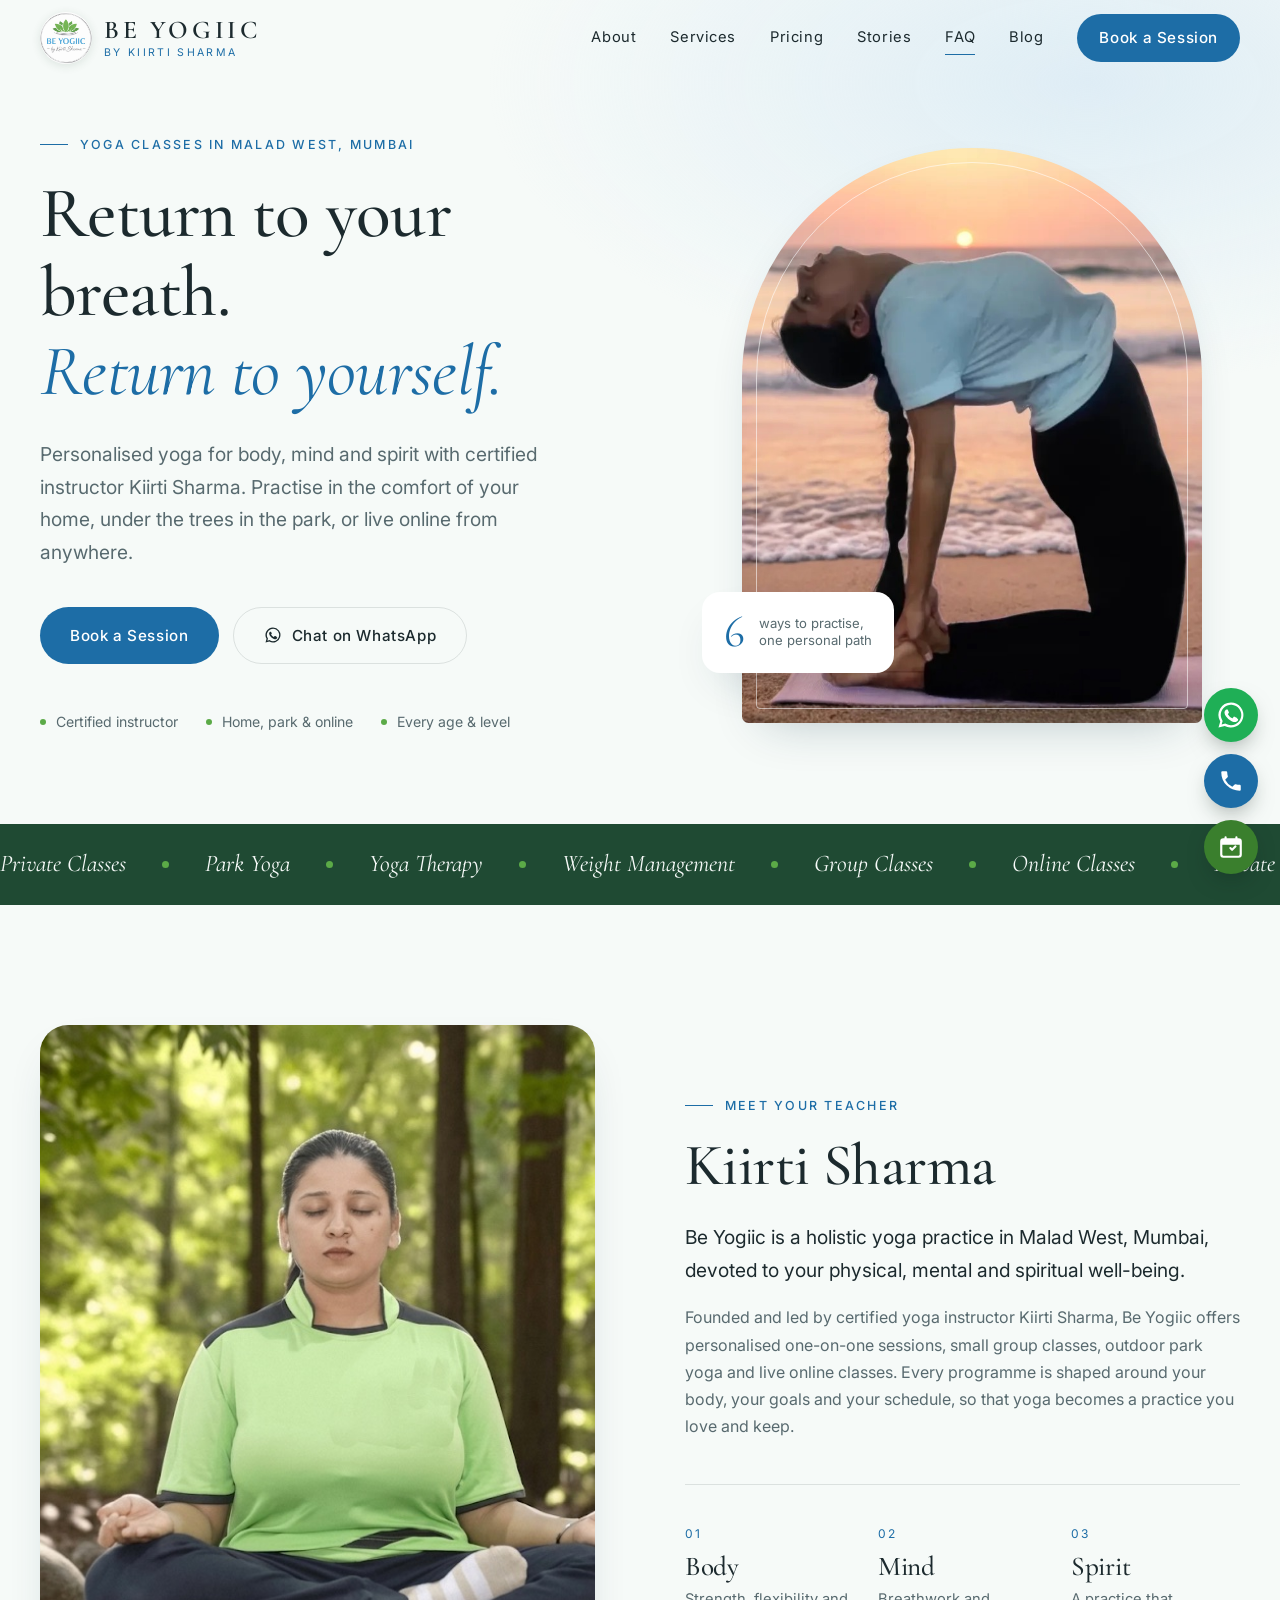
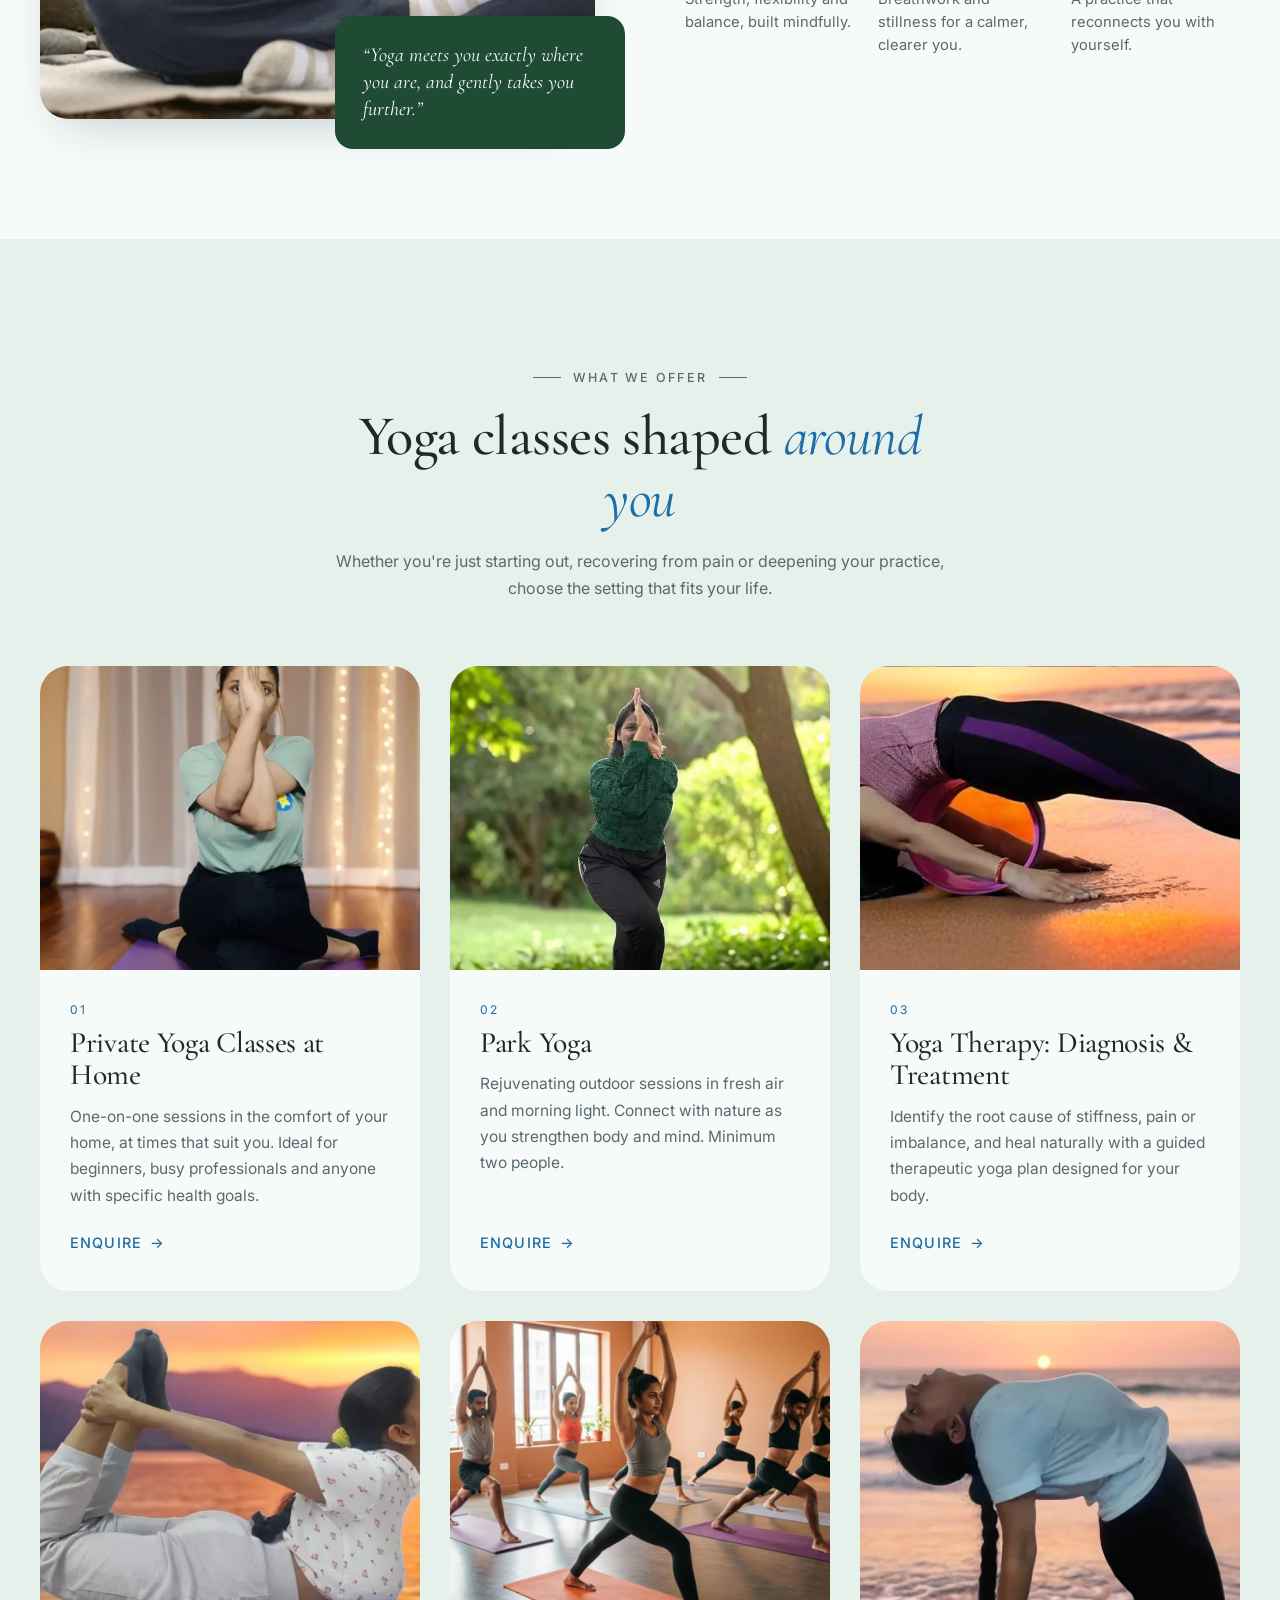
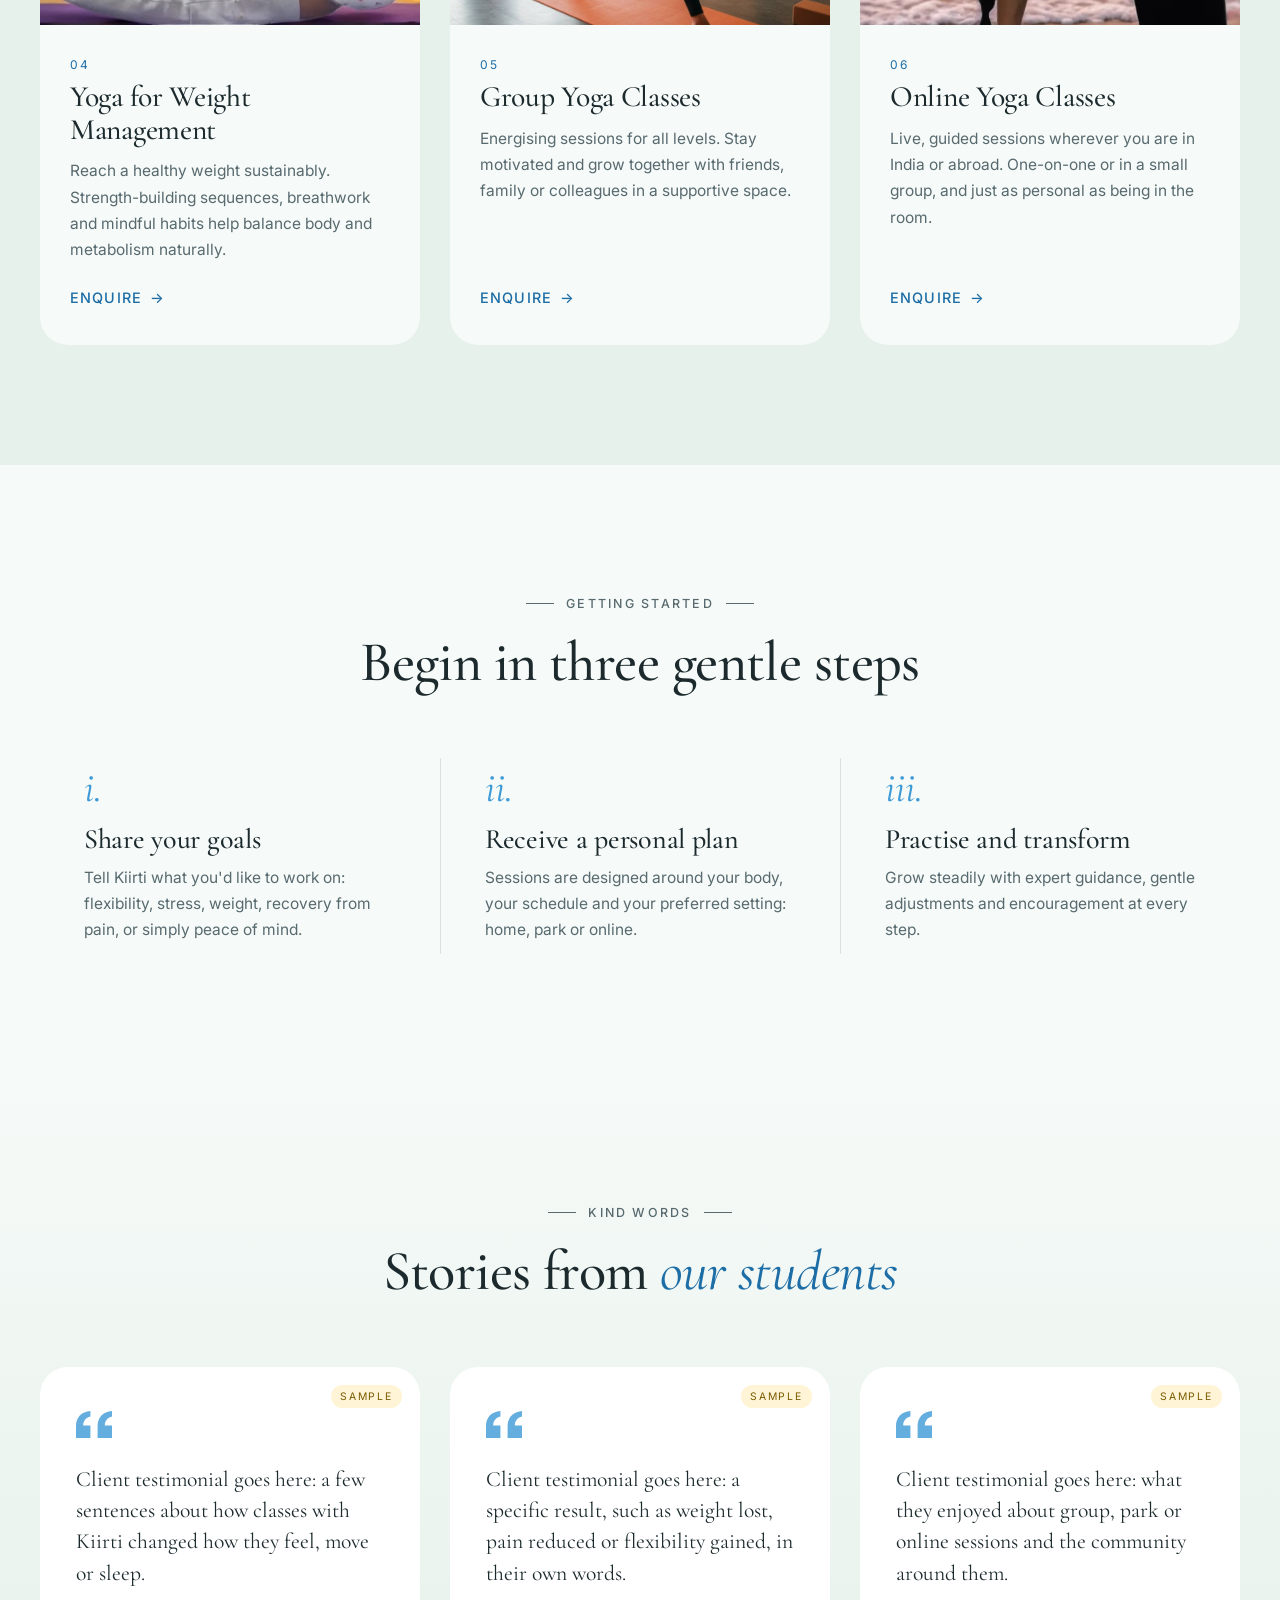
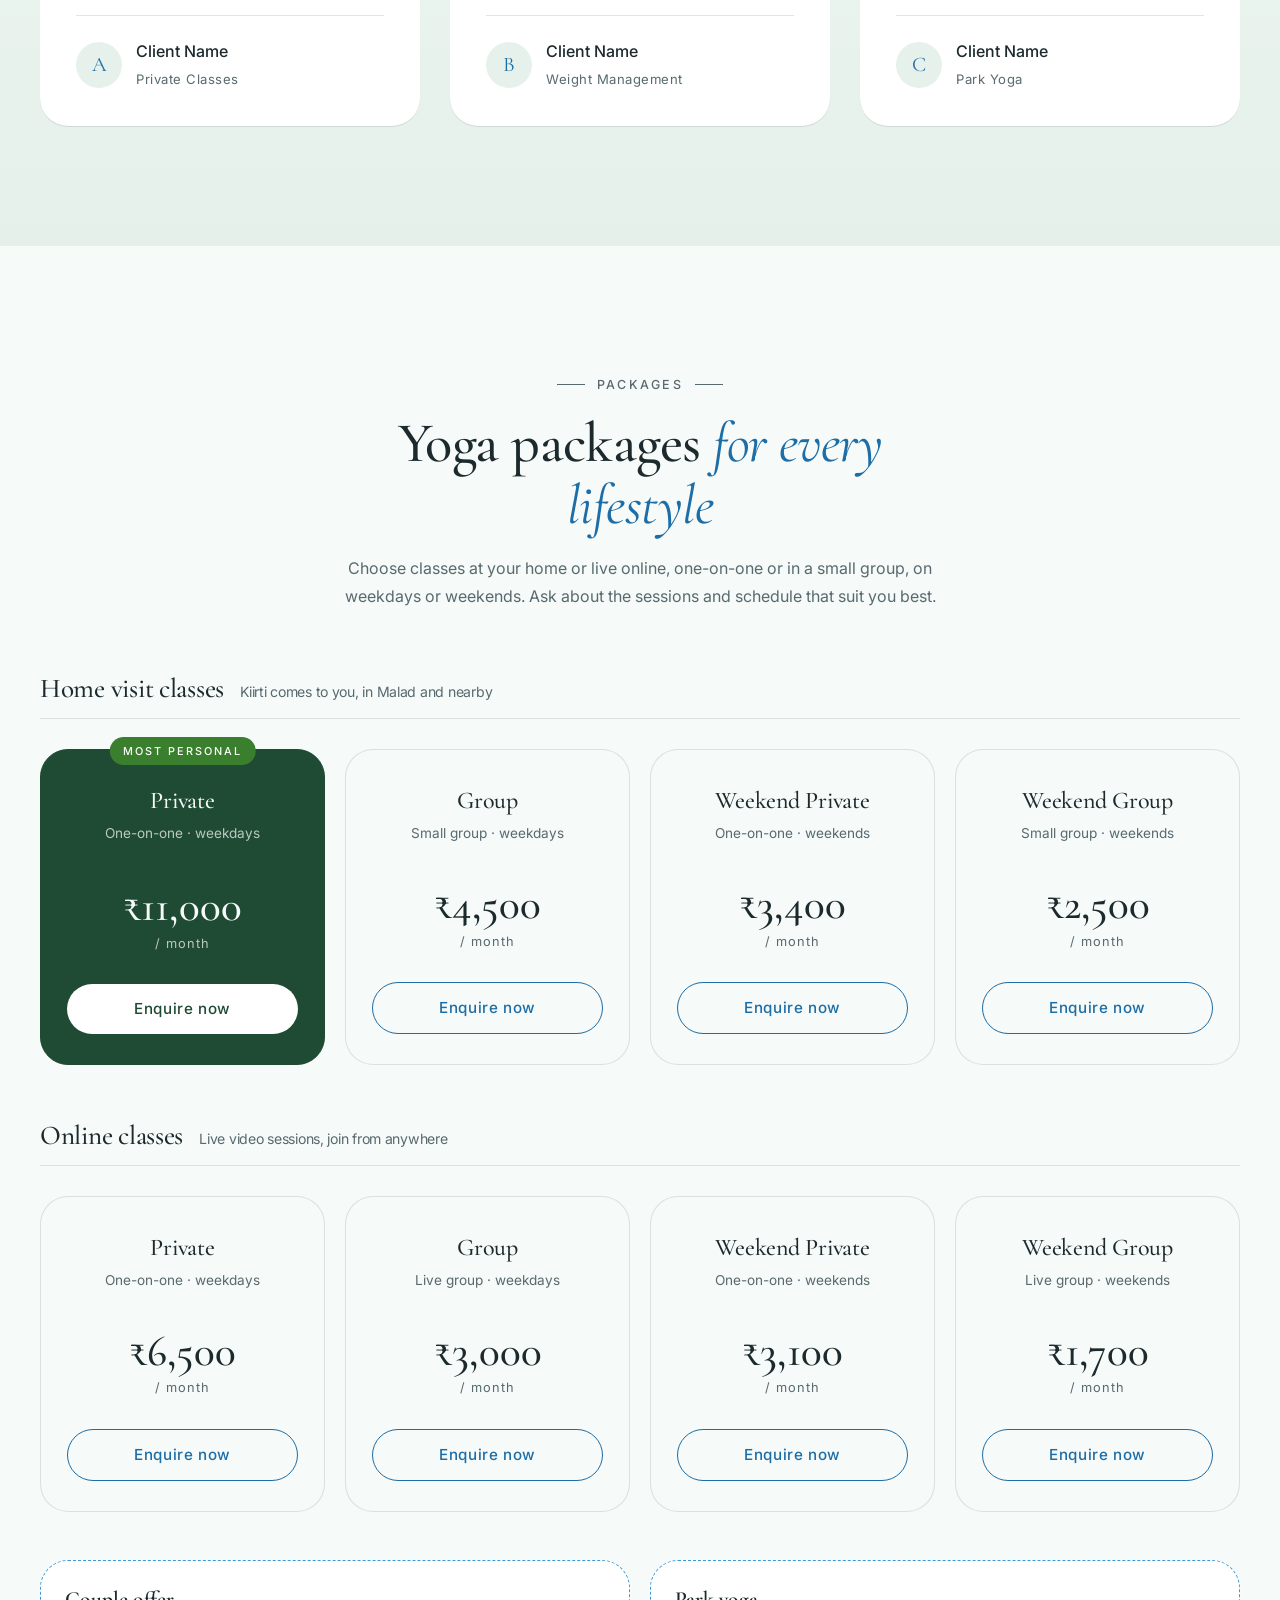
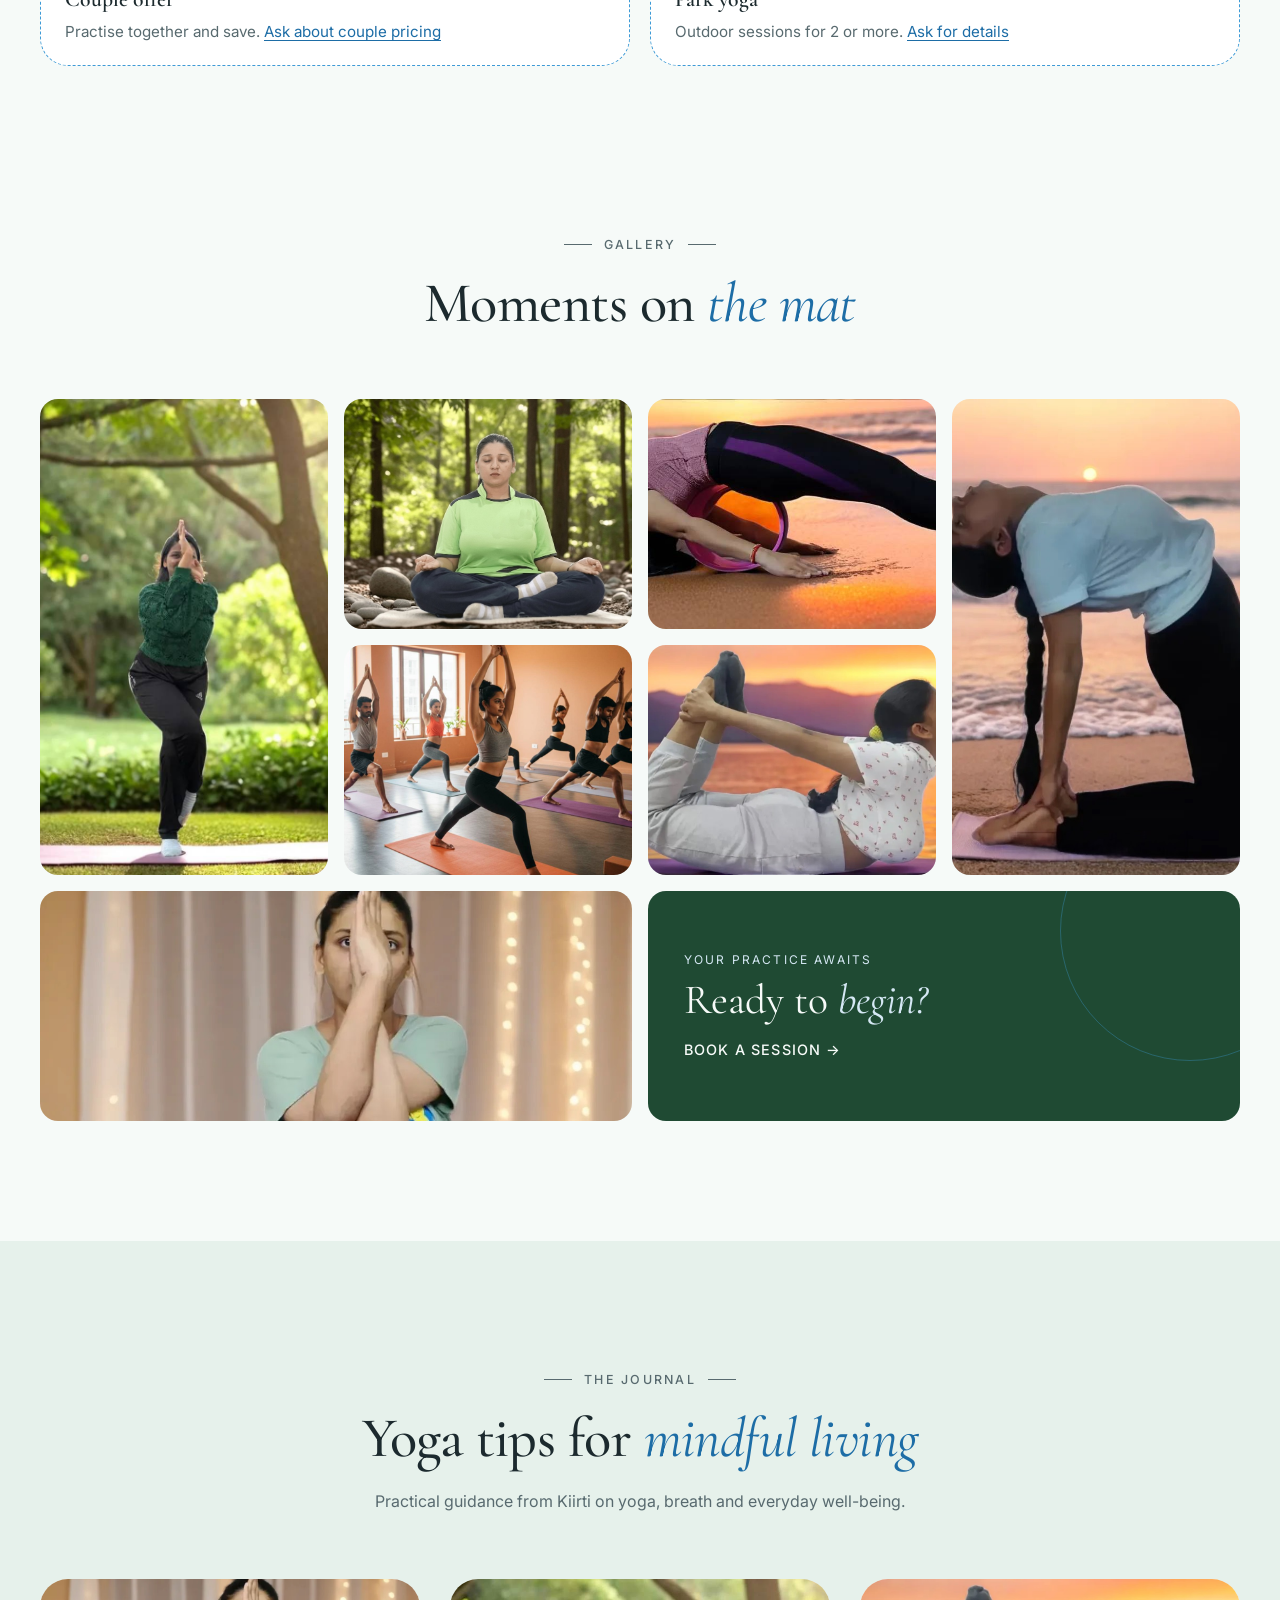
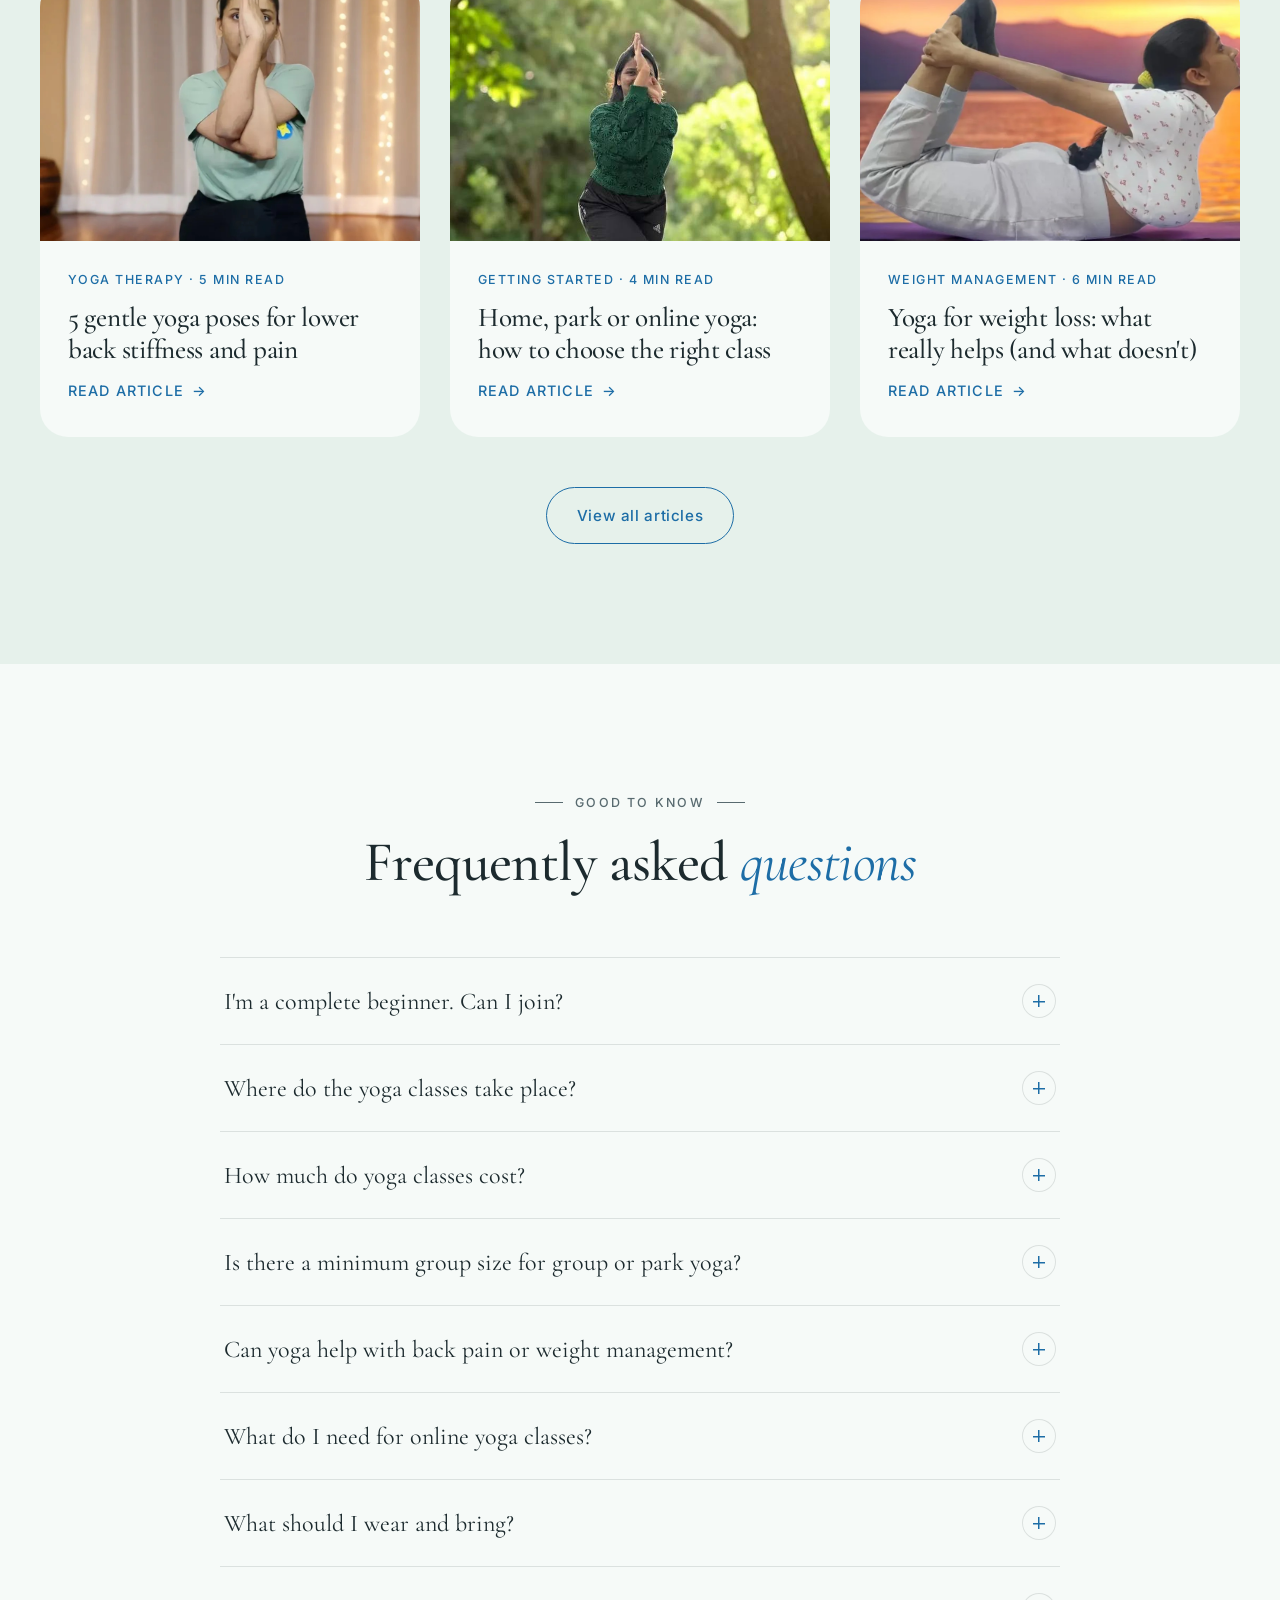
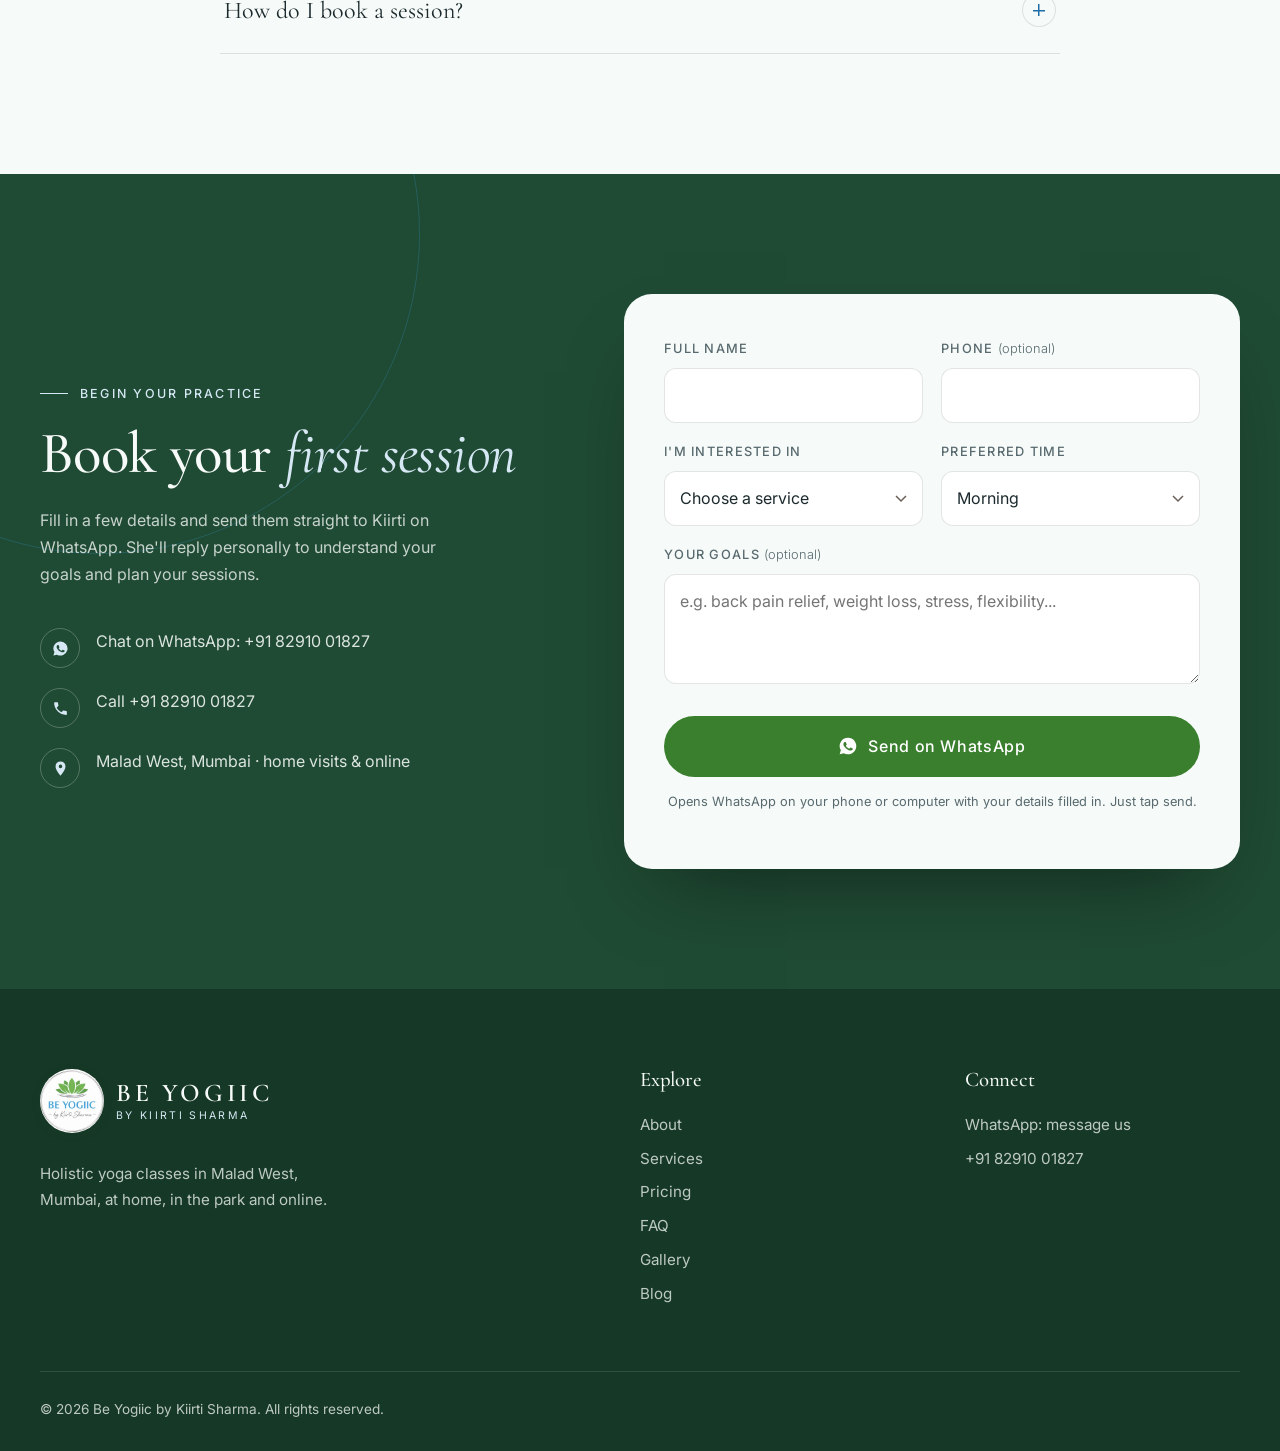
==== commit 2f92ca11: "Improve mobile layout and add sticky contact icons - Sticky WhatsApp, Call and Book icons on the rig" ====
--- a/index.html
+++ b/index.html
@@ -646,16 +646,11 @@
     </div>
   </footer>
 
-  <!-- Floating WhatsApp (desktop) -->
-  <a href="#" class="wa-float" data-wa-link aria-label="Chat on WhatsApp">
-    <svg viewBox="0 0 24 24" aria-hidden="true"><path fill="currentColor" d="M12 2a10 10 0 0 0-8.6 15.1L2 22l5-1.3A10 10 0 1 0 12 2zm0 18.2a8.2 8.2 0 0 1-4.2-1.2l-.3-.2-3 .8.8-2.9-.2-.3A8.2 8.2 0 1 1 12 20.2zm4.5-6.1c-.2-.1-1.5-.7-1.7-.8-.2-.1-.4-.1-.6.1l-.8 1c-.1.2-.3.2-.5.1a6.7 6.7 0 0 1-3.3-2.9c-.3-.4.2-.4.7-1.4.1-.2 0-.3 0-.4l-.8-1.8c-.2-.5-.4-.4-.6-.4h-.5a1 1 0 0 0-.7.3 3 3 0 0 0-.9 2.2 5.2 5.2 0 0 0 1.1 2.8 11.9 11.9 0 0 0 4.6 4c1.7.7 2.4.8 3.2.7.5-.1 1.5-.6 1.8-1.2.2-.6.2-1.1.1-1.2l-.5-.3z"/></svg>
-  </a>
-
-  <!-- Mobile action bar -->
-  <div class="mobile-bar">
-    <a href="#" data-phone-link>Call</a>
-    <a href="#" data-wa-link>WhatsApp</a>
-    <a href="#enquire" class="mb-primary">Book</a>
+  <!-- Sticky quick actions (right side) -->
+  <div class="quick-actions" aria-label="Contact Kiirti">
+    <a href="#" class="qa qa-wa" data-wa-link aria-label="Chat on WhatsApp"><svg viewBox="0 0 24 24" aria-hidden="true"><path fill="currentColor" d="M12 2a10 10 0 0 0-8.6 15.1L2 22l5-1.3A10 10 0 1 0 12 2zm0 18.2a8.2 8.2 0 0 1-4.2-1.2l-.3-.2-3 .8.8-2.9-.2-.3A8.2 8.2 0 1 1 12 20.2zm4.5-6.1c-.2-.1-1.5-.7-1.7-.8-.2-.1-.4-.1-.6.1l-.8 1c-.1.2-.3.2-.5.1a6.7 6.7 0 0 1-3.3-2.9c-.3-.4.2-.4.7-1.4.1-.2 0-.3 0-.4l-.8-1.8c-.2-.5-.4-.4-.6-.4h-.5a1 1 0 0 0-.7.3 3 3 0 0 0-.9 2.2 5.2 5.2 0 0 0 1.1 2.8 11.9 11.9 0 0 0 4.6 4c1.7.7 2.4.8 3.2.7.5-.1 1.5-.6 1.8-1.2.2-.6.2-1.1.1-1.2l-.5-.3z"/></svg><span class="qa-label">WhatsApp</span></a>
+    <a href="#" class="qa qa-call" data-phone-link aria-label="Call Kiirti"><svg viewBox="0 0 24 24" aria-hidden="true"><path fill="currentColor" d="M6.6 10.8a15.1 15.1 0 0 0 6.6 6.6l2.2-2.2a1 1 0 0 1 1-.25 11.4 11.4 0 0 0 3.6.57 1 1 0 0 1 1 1V20a1 1 0 0 1-1 1A17 17 0 0 1 3 4a1 1 0 0 1 1-1h3.5a1 1 0 0 1 1 1c0 1.25.2 2.45.57 3.57a1 1 0 0 1-.25 1z"/></svg><span class="qa-label">Call</span></a>
+    <a href="#enquire" class="qa qa-book" aria-label="Book a session"><svg viewBox="0 0 24 24" aria-hidden="true"><path fill="currentColor" d="M7 2a1 1 0 0 1 1 1v1h8V3a1 1 0 1 1 2 0v1h1a3 3 0 0 1 3 3v12a3 3 0 0 1-3 3H5a3 3 0 0 1-3-3V7a3 3 0 0 1 3-3h1V3a1 1 0 0 1 1-1zm13 8H4v9a1 1 0 0 0 1 1h14a1 1 0 0 0 1-1v-9zm-9.3 2.3a1 1 0 0 1 1.4 0l.9.9 2.3-2.3a1 1 0 1 1 1.4 1.4l-3 3a1 1 0 0 1-1.4 0l-1.6-1.6a1 1 0 0 1 0-1.4z"/></svg><span class="qa-label">Book</span></a>
   </div>
 
   <!-- Lightbox -->
--- a/css/style.css
+++ b/css/style.css
@@ -465,19 +465,30 @@
 .footer-grid a:hover { color: var(--blush); }
 .footer-bottom { margin-top: 60px; padding-top: 26px; border-top: 1px solid rgba(246, 250, 248, .12); font-size: 0.85rem; }
 
-/* ---------- Floating & mobile actions ---------- */
-.wa-float {
-  position: fixed; right: 26px; bottom: 26px; z-index: 90;
-  width: 58px; height: 58px; border-radius: 50%;
-  background: #25D366; color: var(--white);
-  display: grid; place-items: center;
-  box-shadow: 0 12px 30px -10px rgba(37, 211, 102, .7);
+/* ---------- Sticky quick actions (right side) ---------- */
+.quick-actions {
+  position: fixed; right: 22px; bottom: 26px; z-index: 90;
+  display: flex; flex-direction: column; gap: 12px;
+}
+.qa {
+  position: relative; width: 54px; height: 54px; border-radius: 50%;
+  display: grid; place-items: center; color: var(--white);
+  box-shadow: 0 10px 24px -10px rgba(14, 32, 24, .55);
   transition: transform .3s var(--ease);
 }
-.wa-float:hover { transform: scale(1.08); }
-.wa-float svg { width: 30px; height: 30px; }
-
-.mobile-bar { display: none; }
+.qa svg { width: 26px; height: 26px; }
+.qa-wa { background: #1FAF56; }
+.qa-wa svg { width: 30px; height: 30px; }
+.qa-call { background: var(--rose-deep); }
+.qa-book { background: var(--leaf-deep); }
+.qa:hover { transform: scale(1.08); }
+.qa-label {
+  position: absolute; right: calc(100% + 12px); top: 50%; transform: translate(6px, -50%);
+  background: var(--ink); color: var(--white); font-size: 0.78rem; font-weight: 500;
+  padding: 6px 12px; border-radius: 999px; white-space: nowrap;
+  opacity: 0; pointer-events: none; transition: opacity .25s, transform .25s var(--ease);
+}
+.qa:hover .qa-label, .qa:focus-visible .qa-label { opacity: 1; transform: translate(0, -50%); }
 
 /* ---------- Lightbox ---------- */
 .lightbox {
@@ -524,7 +535,7 @@
 
   .hero { padding: calc(var(--header-h) + 30px) 0 70px; }
   .hero-grid, .about-grid, .enquire-grid { grid-template-columns: 1fr; gap: 56px; }
-  .hero-visual { width: min(100%, 380px); order: -1; }
+  .hero-visual { width: min(100%, 380px); }
   .hero-badge { left: -10px; bottom: 30px; }
   .hero-copy { text-align: center; }
   .hero .lead { margin-inline: auto; }
@@ -547,26 +558,29 @@
   .footer-grid { grid-template-columns: 1fr 1fr; }
   .footer-grid > div:first-child { grid-column: 1 / -1; }
 
-  .wa-float { display: none; }
-  .mobile-bar {
-    display: grid; grid-template-columns: 1fr 1fr 1.3fr;
-    position: fixed; left: 0; right: 0; bottom: 0; z-index: 90;
-    background: rgba(246, 250, 248, .96); backdrop-filter: blur(10px); -webkit-backdrop-filter: blur(10px);
-    border-top: 1px solid var(--line);
-    padding: 10px 12px calc(10px + env(safe-area-inset-bottom));
-    gap: 10px;
-  }
-  .mobile-bar a {
-    text-align: center; padding: 12px 6px; border-radius: 999px;
-    font-weight: 500; font-size: 0.92rem; border: 1px solid var(--line);
-  }
-  .mobile-bar .mb-primary { background: var(--rose-deep); color: var(--white); border-color: var(--rose-deep); }
-  .site-footer { padding-bottom: 100px; }
 }
 
 @media (max-width: 640px) {
   .container { width: calc(100% - 32px); }
-  .hero h1 { font-size: 2.6rem; }
+  .hero { padding: calc(var(--header-h) + 28px) 0 56px; }
+  .hero-grid { gap: 40px; }
+  .hero h1 { font-size: 2.45rem; margin-bottom: 18px; }
+  .hero .lead { font-size: 1rem; margin-bottom: 28px; }
+  .hero-actions { margin-bottom: 28px; }
+  .hero-visual { width: min(84%, 320px); }
+  .hero-visual::before { inset: -14px -14px 30px 30px; }
+  .arch { aspect-ratio: 5 / 6; }
+  .hero-badge { left: -14px; bottom: 22px; }
+
+  .section { padding: 64px 0; }
+  .section-head { margin-bottom: 32px; }
+  .section-head h2 { font-size: 2.1rem; }
+
+  .quick-actions { right: 12px; bottom: 16px; gap: 10px; }
+  .qa { width: 48px; height: 48px; }
+  .qa svg { width: 22px; height: 22px; }
+  .qa-wa svg { width: 26px; height: 26px; }
+  .qa-label { display: none; }
   .hero-actions .btn { flex: 1 1 100%; }
   .badge-num { font-size: 2.2rem; }
   .hero-badge { padding: 14px 16px; }
@@ -583,13 +597,21 @@
   .testimonial-track::-webkit-scrollbar { display: none; }
   .testimonial { flex: 0 0 86%; scroll-snap-align: center; padding: 38px 26px 28px; }
 
-  .price-grid { gap: 22px 12px; }
-  .price-card { padding: 30px 14px 20px; }
-  .price-card h4 { font-size: 1.25rem; }
-  .price-meta { font-size: 0.78rem; margin-bottom: 18px; }
-  .price span { font-size: 2rem; }
-  .price-card .btn { padding: 10px 12px; font-size: 0.72rem; }
-  .price-tag { font-size: 0.58rem; letter-spacing: 0.12em; padding: 4px 10px; }
+  .price-grid { grid-template-columns: 1fr; gap: 14px; }
+  .price-card {
+    display: grid; grid-template-columns: 1fr auto; column-gap: 14px; align-items: center;
+    text-align: left; padding: 20px 20px 18px; border-radius: var(--radius);
+  }
+  .price-card:hover { transform: none; }
+  .price-card h4 { font-size: 1.3rem; margin-bottom: 2px; grid-column: 1; }
+  .price-meta { font-size: 0.8rem; margin-bottom: 0; min-height: 0; grid-column: 1; }
+  .price { grid-column: 2; grid-row: 1 / 3; margin: 0; text-align: right; }
+  .price span { font-size: 1.9rem; }
+  .price small { font-size: 0.72rem; }
+  .price-card .btn { grid-column: 1 / -1; margin-top: 14px; padding: 10px 14px; font-size: 0.8rem; }
+  .price-tag { left: 20px; transform: none; top: -11px; font-size: 0.6rem; letter-spacing: 0.14em; padding: 4px 10px; }
+  .price-group + .price-group { margin-top: 44px; }
+  .price-group-title { margin-bottom: 22px; }
   .price-group-title { font-size: 1.45rem; }
   .price-offers { grid-template-columns: 1fr; }
   .brand-logo { width: 44px; height: 44px; }
@@ -672,6 +694,10 @@
 .article-header h1 { font-size: clamp(2.4rem, 5.4vw, 4.2rem); max-width: 900px; margin: 0 auto 22px; }
 .article-meta { display: flex; justify-content: center; flex-wrap: wrap; gap: 8px 22px; font-size: 0.88rem; color: var(--muted); }
 .article-meta span + span::before { content: "·"; margin-right: 22px; color: var(--rose); }
+@media (max-width: 640px) {
+  .article-meta { gap: 6px 14px; font-size: 0.82rem; }
+  .article-meta span + span::before { margin-right: 14px; }
+}
 .article-cover { width: min(1100px, 100% - 40px); margin: 0 auto; }
 .article-cover img { width: 100%; aspect-ratio: 16 / 8; object-fit: cover; border-radius: var(--radius-lg); }
 
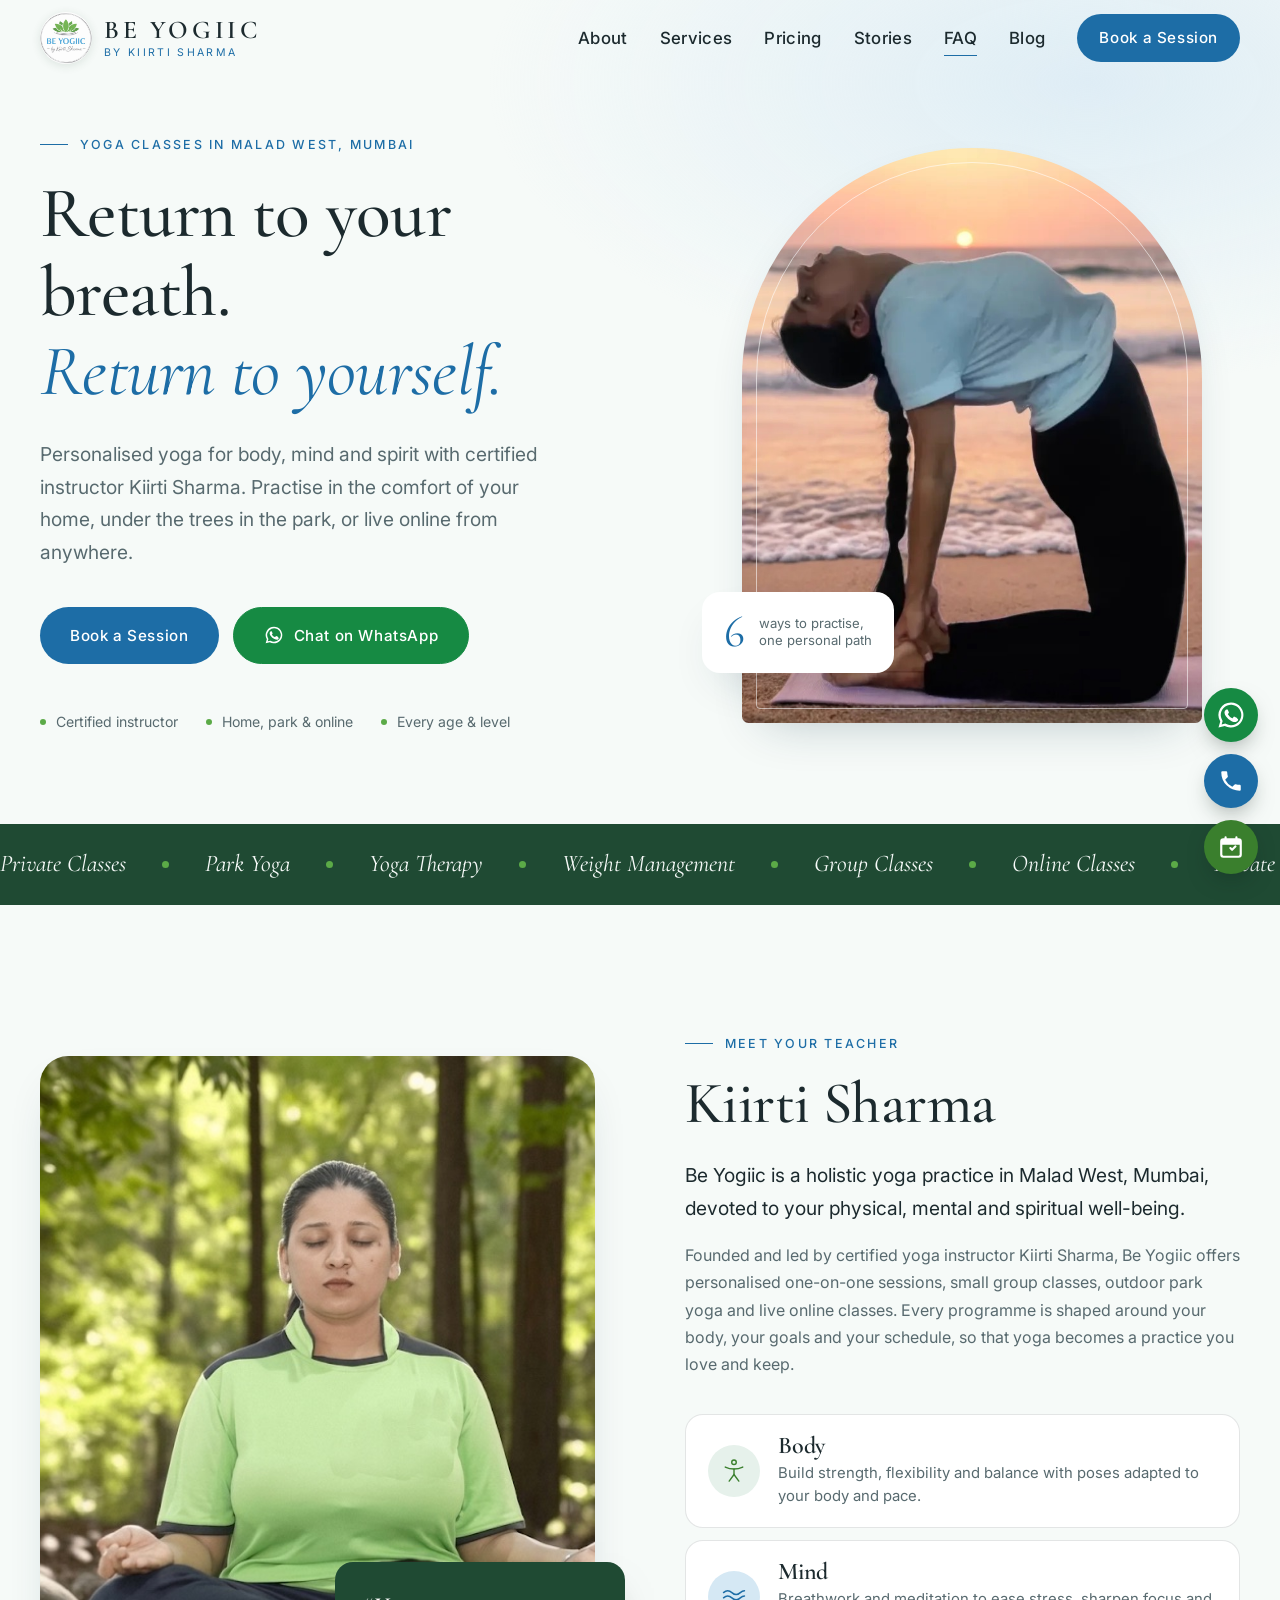
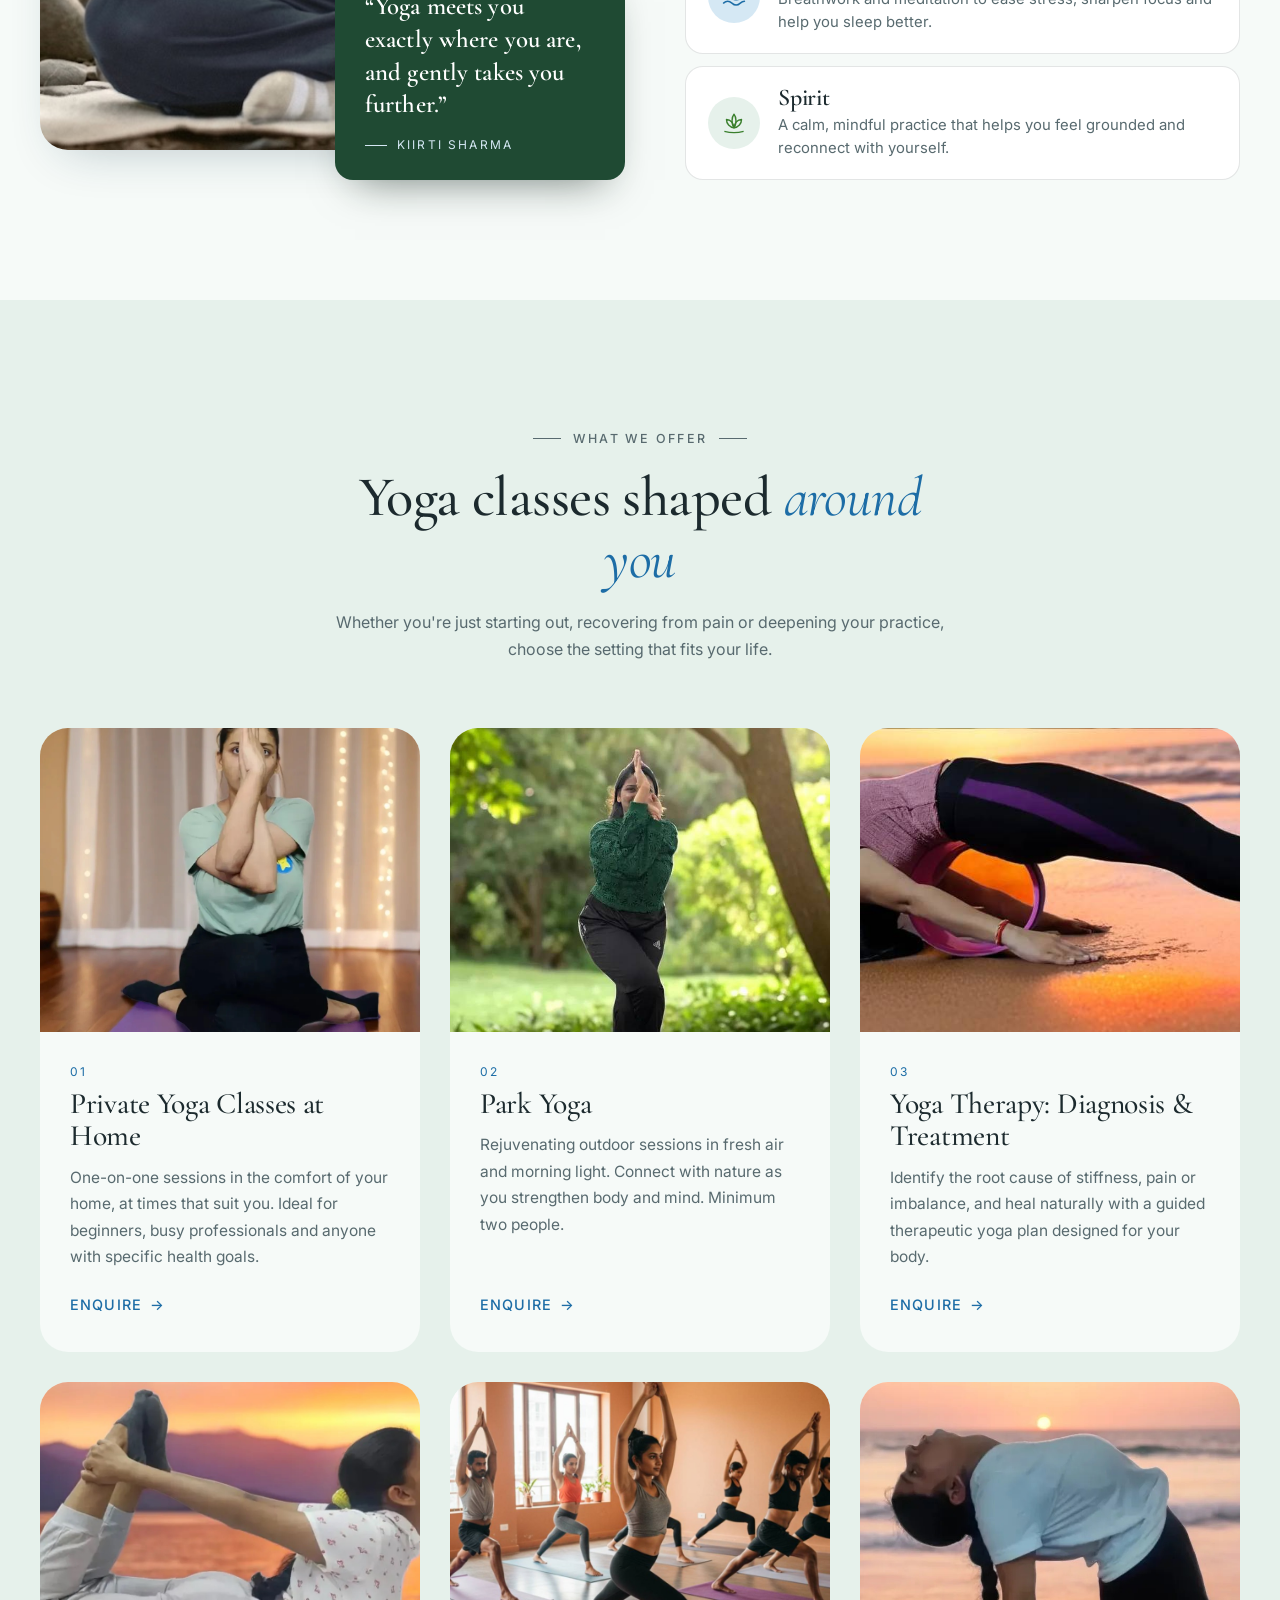
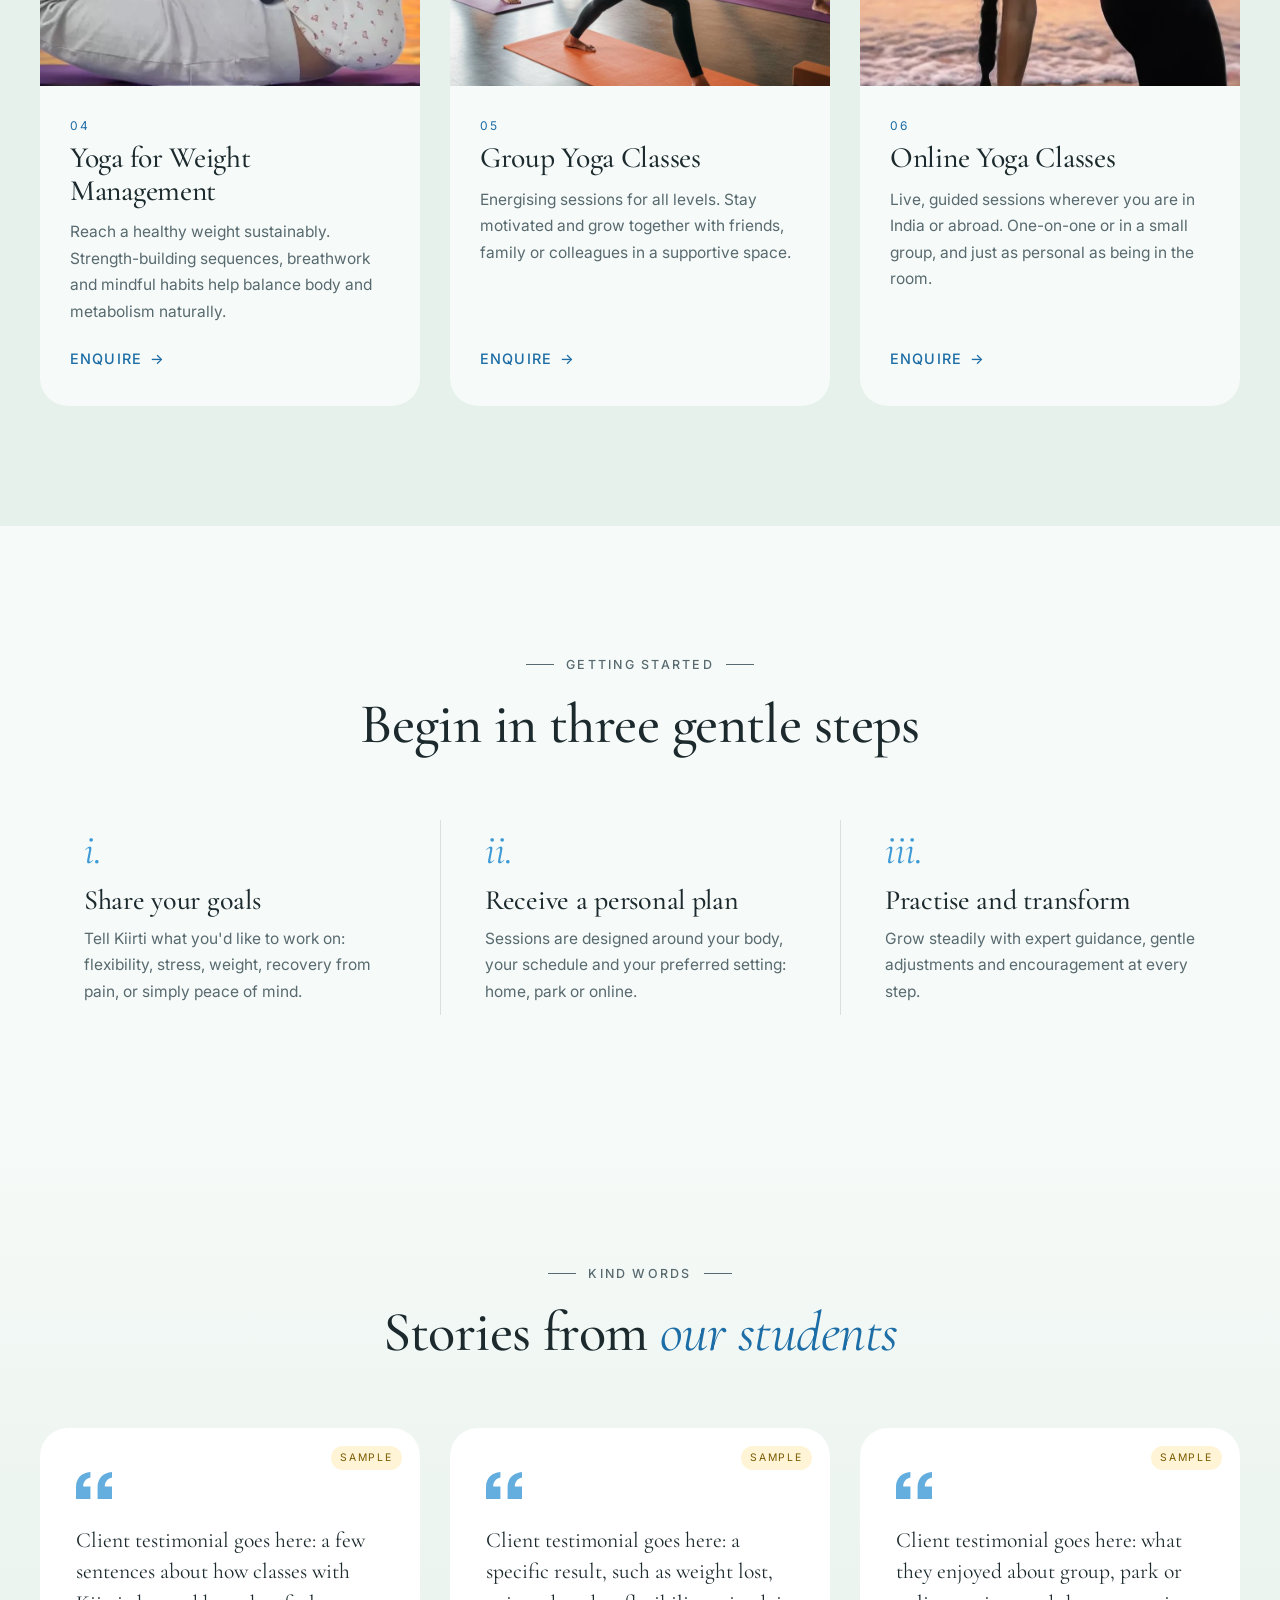
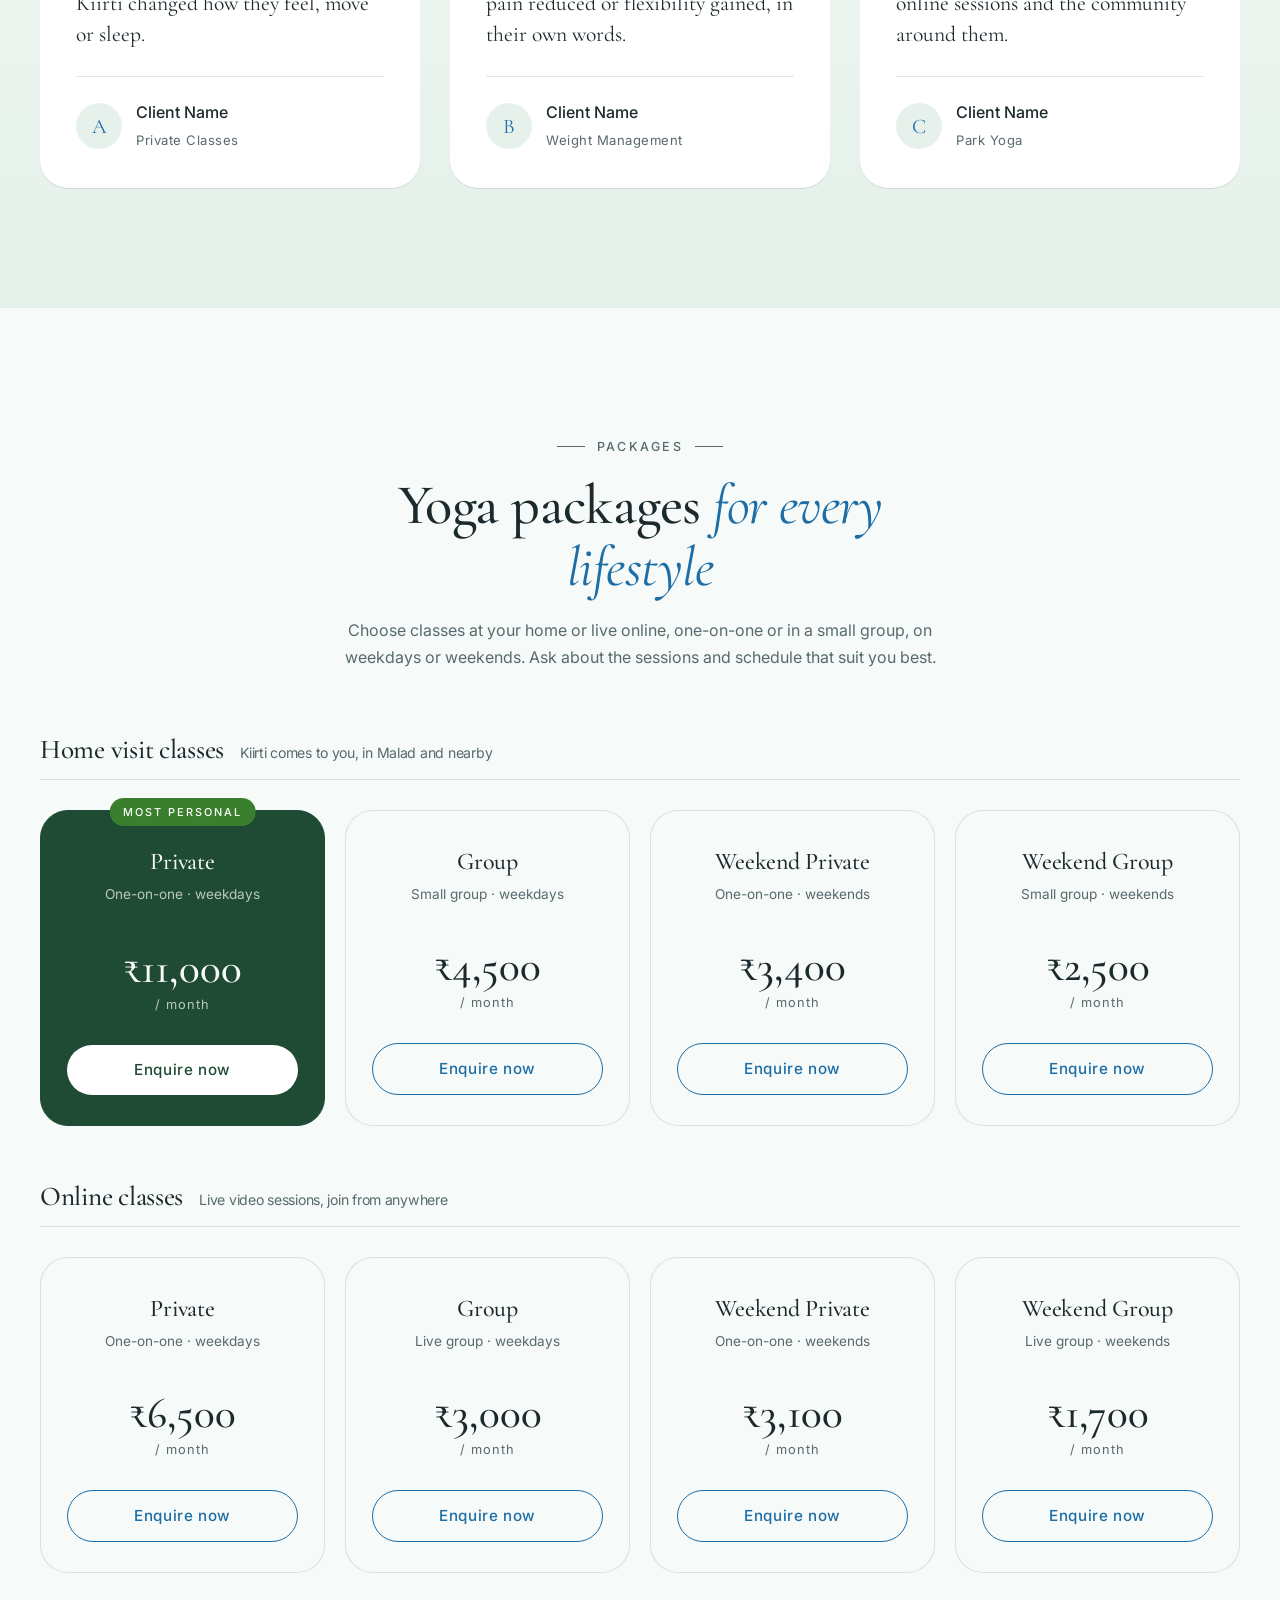
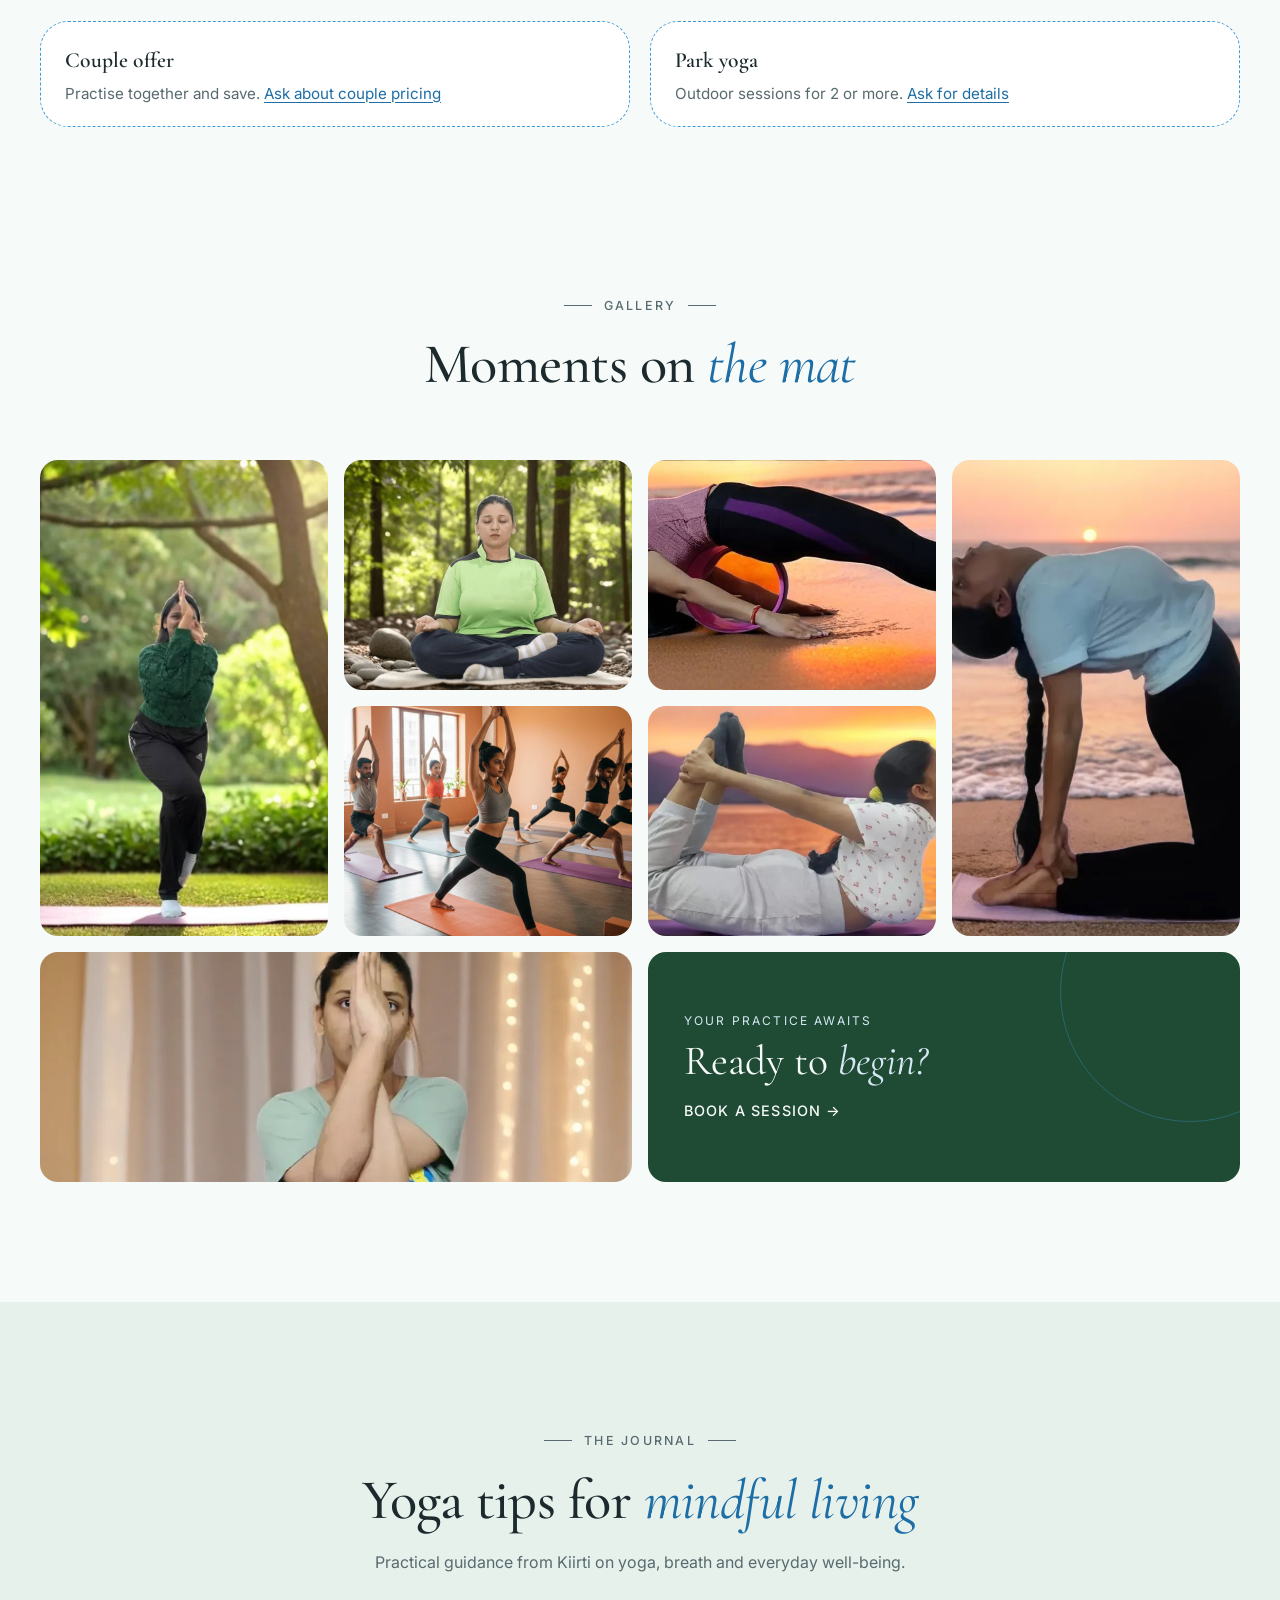
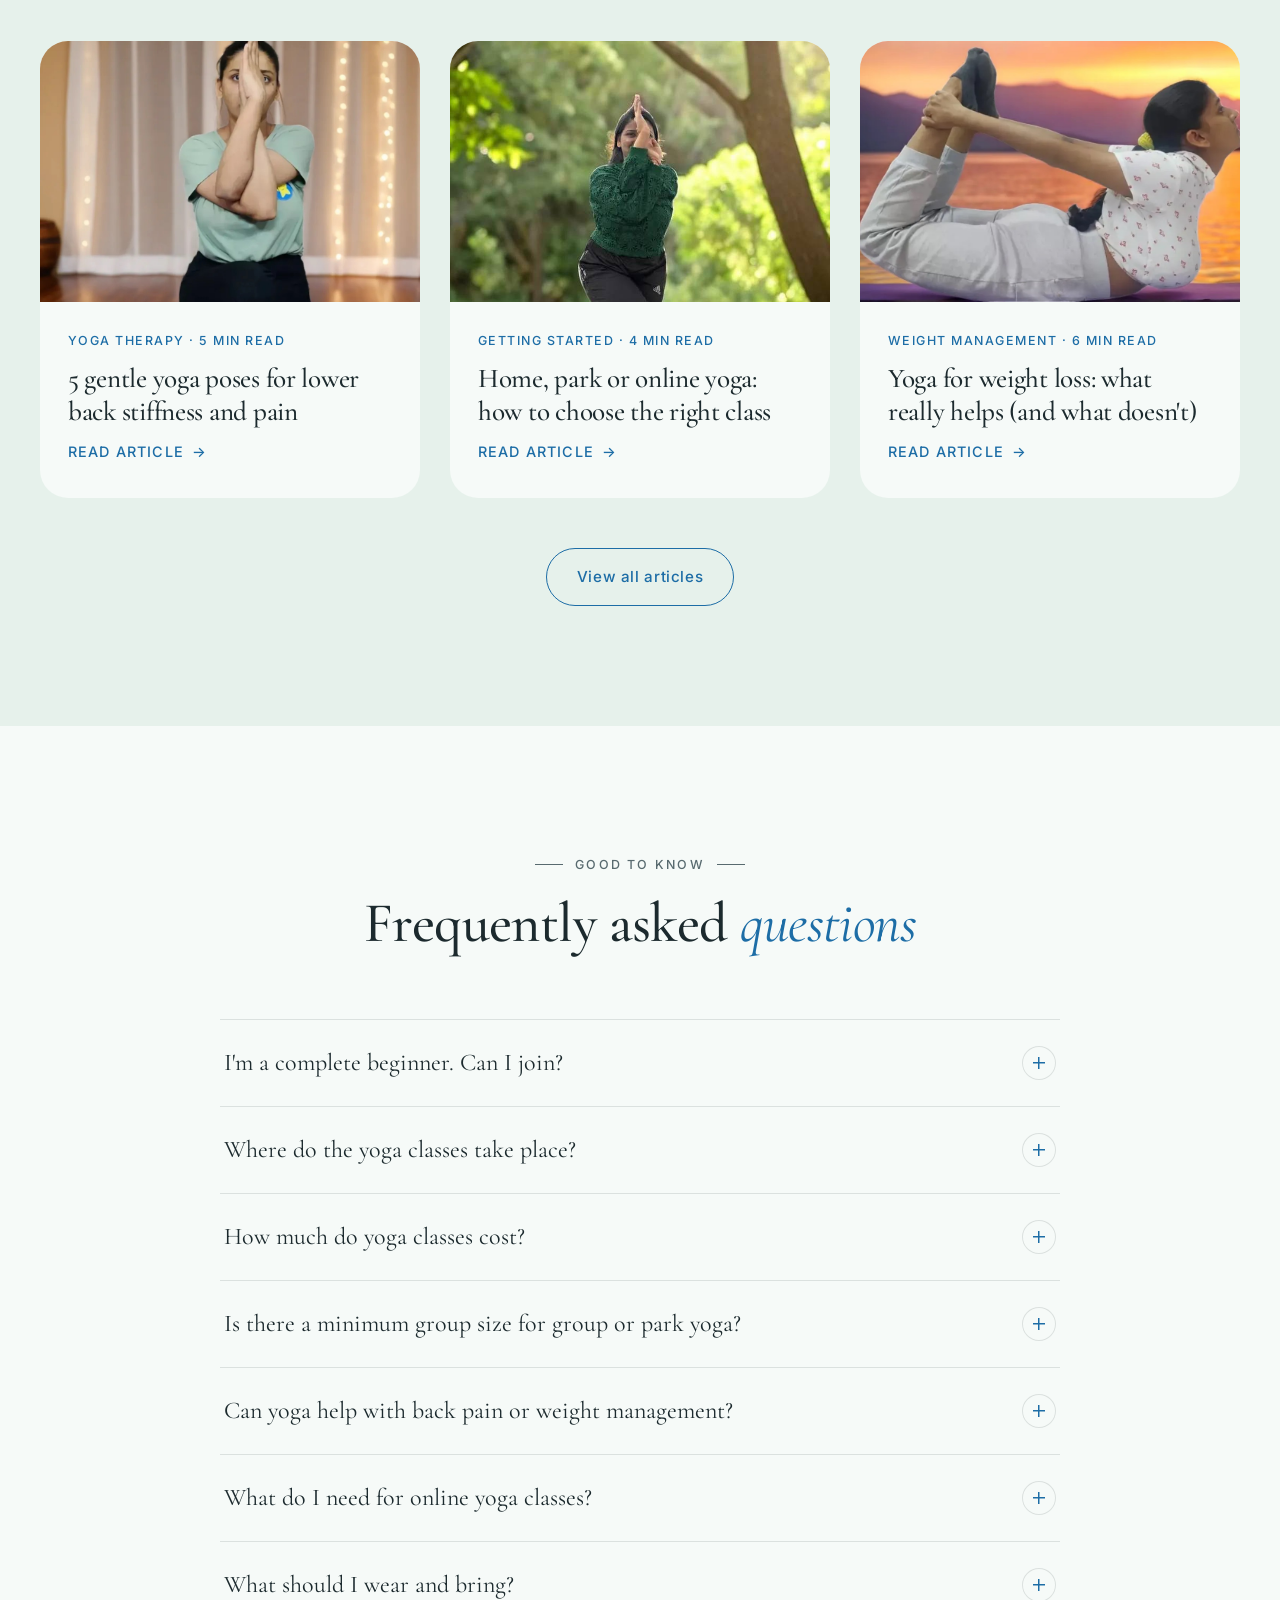
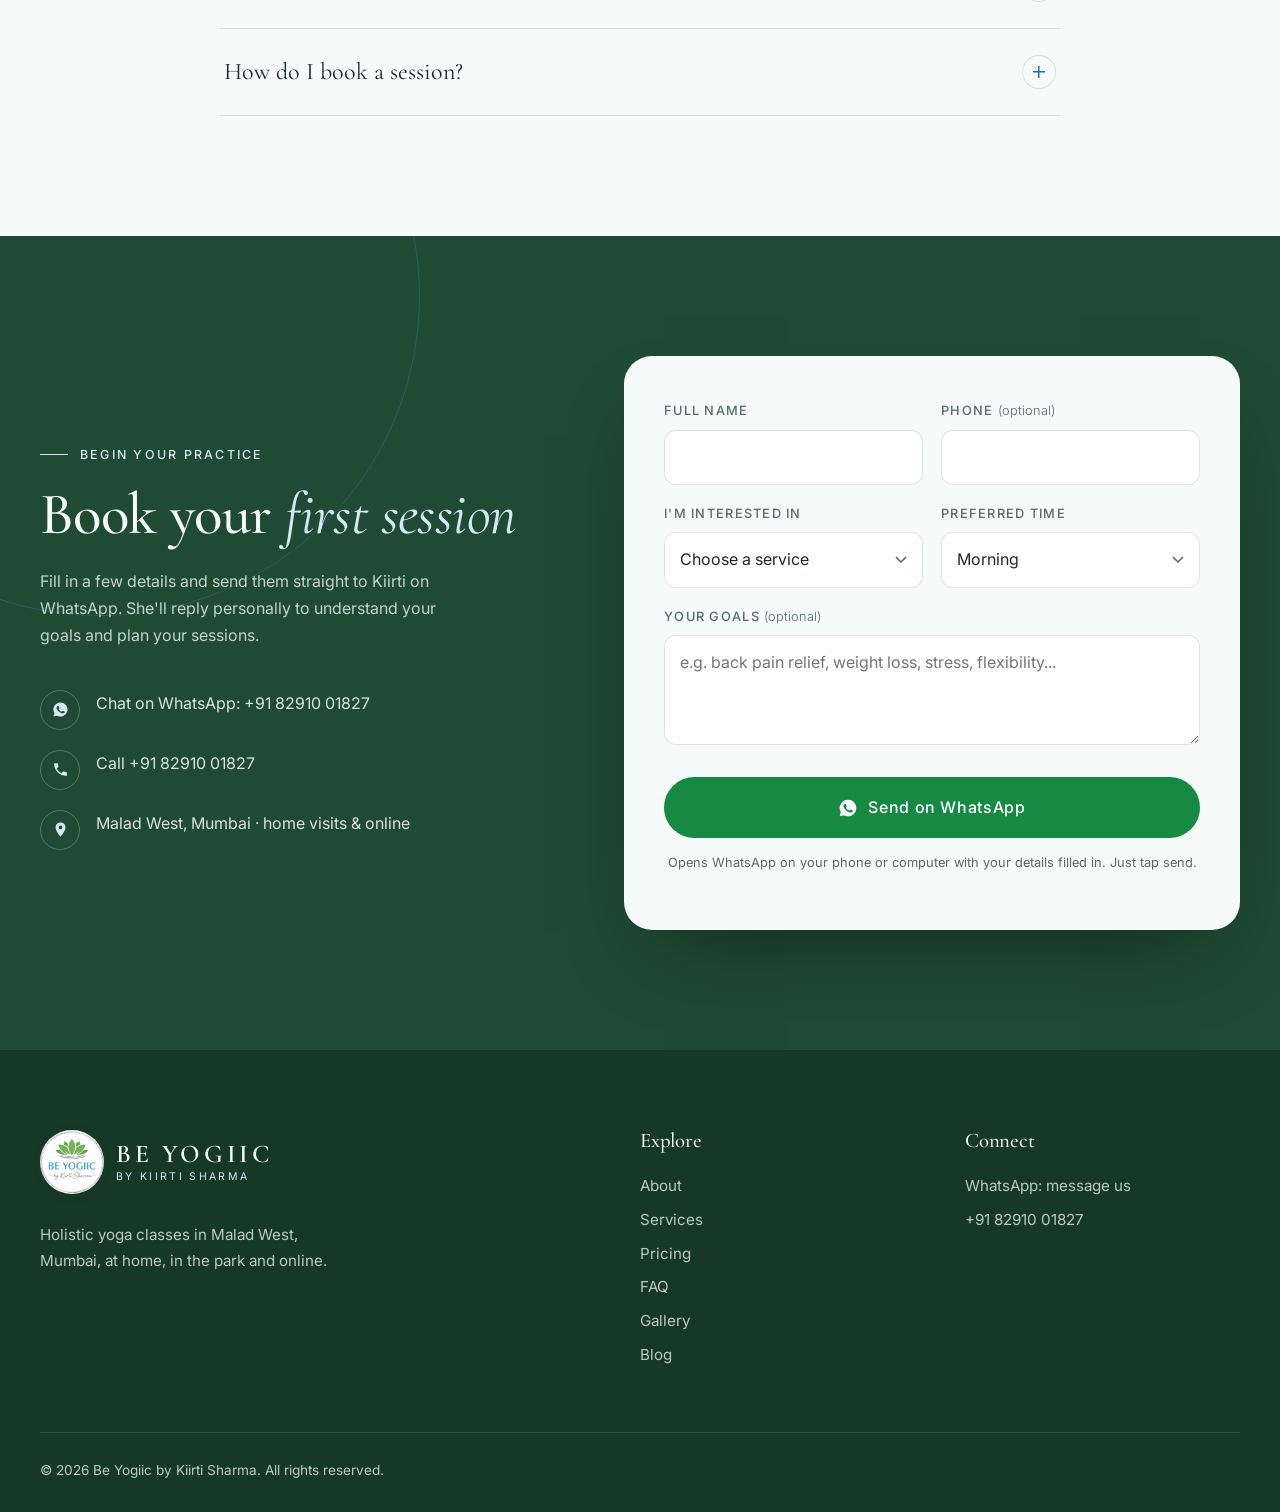
==== commit 5f0adbc7: "Green WhatsApp buttons, larger nav, new Body/Mind/Spirit cards - All WhatsApp buttons are now solid " ====
--- a/index.html
+++ b/index.html
@@ -142,7 +142,7 @@
           <p class="lead">Personalised yoga for body, mind and spirit with certified instructor Kiirti Sharma. Practise in the comfort of your home, under the trees in the park, or live online from anywhere.</p>
           <div class="hero-actions">
             <a href="#enquire" class="btn btn-primary">Book a Session</a>
-            <a href="#" class="btn btn-ghost" data-wa-link>
+            <a href="#" class="btn btn-whatsapp" data-wa-link>
               <svg viewBox="0 0 24 24" aria-hidden="true"><path fill="currentColor" d="M12 2a10 10 0 0 0-8.6 15.1L2 22l5-1.3A10 10 0 1 0 12 2zm0 18.2a8.2 8.2 0 0 1-4.2-1.2l-.3-.2-3 .8.8-2.9-.2-.3A8.2 8.2 0 1 1 12 20.2zm4.5-6.1c-.2-.1-1.5-.7-1.7-.8-.2-.1-.4-.1-.6.1l-.8 1c-.1.2-.3.2-.5.1a6.7 6.7 0 0 1-3.3-2.9c-.3-.4.2-.4.7-1.4.1-.2 0-.3 0-.4l-.8-1.8c-.2-.5-.4-.4-.6-.4h-.5a1 1 0 0 0-.7.3 3 3 0 0 0-.9 2.2 5.2 5.2 0 0 0 1.1 2.8 11.9 11.9 0 0 0 4.6 4c1.7.7 2.4.8 3.2.7.5-.1 1.5-.6 1.8-1.2.2-.6.2-1.1.1-1.2l-.5-.3z"/></svg>
               Chat on WhatsApp
             </a>
@@ -181,6 +181,7 @@
           <img src="images/meditation-forest.jpg" alt="Kiirti Sharma meditating in a sunlit forest" width="1024" height="681" loading="lazy">
           <div class="about-quote">
             <p>&ldquo;Yoga meets you exactly where you are, and gently takes you further.&rdquo;</p>
+            <span class="about-quote-by">Kiirti Sharma</span>
           </div>
         </div>
         <div class="about-copy reveal">
@@ -191,19 +192,25 @@
           <!-- TODO: add Kiirti's certifications, years of teaching and number of students here -->
           <div class="pillars">
             <div class="pillar">
-              <span class="pillar-num">01</span>
-              <h3>Body</h3>
-              <p>Strength, flexibility and balance, built mindfully.</p>
+              <span class="pillar-icon"><svg viewBox="0 0 32 32" aria-hidden="true"><g fill="none" stroke="currentColor" stroke-width="1.6" stroke-linecap="round" stroke-linejoin="round"><circle cx="16" cy="6" r="2.6"/><path d="M6 11.5c3.5 1.6 6.8 2.2 10 2.2s6.5-.6 10-2.2"/><path d="M16 13.7v6.3"/><path d="M16 20l-5.5 7.5M16 20l5.5 7.5"/></g></svg></span>
+              <div>
+                <h3>Body</h3>
+                <p>Build strength, flexibility and balance with poses adapted to your body and pace.</p>
+              </div>
             </div>
             <div class="pillar">
-              <span class="pillar-num">02</span>
-              <h3>Mind</h3>
-              <p>Breathwork and stillness for a calmer, clearer you.</p>
+              <span class="pillar-icon"><svg viewBox="0 0 32 32" aria-hidden="true"><g fill="none" stroke="currentColor" stroke-width="1.6" stroke-linecap="round"><path d="M4 11c3.2-3 6.4-3 9.6 0s6.4 3 9.6 0c1.6-1.5 3.2-2.2 4.8-2.2"/><path d="M4 17c3.2-3 6.4-3 9.6 0s6.4 3 9.6 0c1.6-1.5 3.2-2.2 4.8-2.2"/><path d="M4 23c3.2-3 6.4-3 9.6 0s6.4 3 9.6 0c1.6-1.5 3.2-2.2 4.8-2.2"/></g></svg></span>
+              <div>
+                <h3>Mind</h3>
+                <p>Breathwork and meditation to ease stress, sharpen focus and help you sleep better.</p>
+              </div>
             </div>
             <div class="pillar">
-              <span class="pillar-num">03</span>
-              <h3>Spirit</h3>
-              <p>A practice that reconnects you with yourself.</p>
+              <span class="pillar-icon"><svg viewBox="0 0 32 32" aria-hidden="true"><g fill="none" stroke="currentColor" stroke-width="1.6" stroke-linejoin="round"><path d="M16 6c3 3.6 3 10.8 0 15.5-3-4.7-3-11.9 0-15.5z"/><path d="M16 21.5c-5-.6-8.6-4.6-8.6-9.6 4.8.4 7.8 4.6 8.6 9.6zM16 21.5c5-.6 8.6-4.6 8.6-9.6-4.8.4-7.8 4.6-8.6 9.6z"/><path d="M5 25.5c7.2 2 14.8 2 22 0"/></g></svg></span>
+              <div>
+                <h3>Spirit</h3>
+                <p>A calm, mindful practice that helps you feel grounded and reconnect with yourself.</p>
+              </div>
             </div>
           </div>
         </div>
--- a/css/style.css
+++ b/css/style.css
@@ -102,6 +102,9 @@
 .btn-primary { background: var(--rose-deep); color: var(--white); }
 .btn-primary:hover { background: var(--rose-darker); transform: translateY(-2px); box-shadow: 0 12px 24px -12px rgba(22, 88, 133, .7); }
 .btn-ghost { border: 1px solid var(--line); color: var(--ink); }
+.btn-whatsapp { display: inline-flex; align-items: center; gap: 10px; background: #168A43; border: 1px solid #168A43; color: var(--white); }
+.btn-whatsapp:hover { background: #10703A; border-color: #10703A; color: var(--white); transform: translateY(-2px); box-shadow: 0 12px 24px -12px rgba(22, 138, 67, .7); }
+.btn-whatsapp svg { width: 20px; height: 20px; flex-shrink: 0; }
 .btn-ghost:hover { border-color: var(--rose-deep); color: var(--rose-deep); }
 .btn-outline { border: 1px solid var(--rose-deep); color: var(--rose-deep); }
 .btn-outline:hover { background: var(--rose-deep); color: var(--white); }
@@ -151,9 +154,9 @@
 .brand-light .brand-name { color: var(--ivory); }
 .brand-light .brand-sub { color: var(--blush); }
 
-.main-nav { display: flex; align-items: center; gap: 34px; }
+.main-nav { display: flex; align-items: center; gap: 32px; }
 .main-nav a:not(.btn) {
-  font-size: 0.92rem; letter-spacing: 0.04em; position: relative; padding: 4px 0;
+  font-size: 1.05rem; font-weight: 500; letter-spacing: 0.02em; position: relative; padding: 4px 0;
 }
 .main-nav a:not(.btn)::after {
   content: ""; position: absolute; left: 0; bottom: 0; height: 1px; width: 100%;
@@ -248,16 +251,33 @@
 .about-quote {
   position: absolute; right: -30px; bottom: -30px; max-width: 290px;
   background: var(--forest); color: var(--ivory);
-  padding: 26px 28px; border-radius: var(--radius);
-}
-.about-quote p { font-family: var(--serif); font-style: italic; font-size: 1.25rem; line-height: 1.35; color: var(--ivory); }
+  padding: 28px 30px 24px; border-radius: var(--radius);
+  box-shadow: 0 20px 40px -20px rgba(14, 32, 24, .55);
+}
+.about-quote p { font-family: var(--serif); font-weight: 600; font-size: 1.55rem; line-height: 1.32; color: var(--white); letter-spacing: 0.005em; }
+.about-quote-by {
+  display: flex; align-items: center; gap: 10px; margin-top: 14px;
+  font-size: 0.75rem; letter-spacing: 0.18em; text-transform: uppercase; color: var(--blush);
+}
+.about-quote-by::before { content: ""; width: 22px; height: 1px; background: currentColor; }
 .about-copy h2 { font-size: clamp(2.6rem, 4.6vw, 3.8rem); margin-bottom: 22px; }
 .about-copy .lead { margin-bottom: 18px; color: var(--ink); }
 .about-copy > p:not(.lead):not(.eyebrow) { color: var(--muted); }
-.pillars { display: grid; grid-template-columns: repeat(3, 1fr); gap: 24px; margin-top: 44px; padding-top: 34px; border-top: 1px solid var(--line); }
-.pillar-num { font-size: 0.75rem; letter-spacing: 0.2em; color: var(--rose-deep); }
-.pillar h3 { font-size: 1.7rem; margin: 6px 0 6px; }
-.pillar p { font-size: 0.92rem; color: var(--muted); line-height: 1.55; }
+.pillars { display: grid; grid-template-columns: 1fr; gap: 12px; margin-top: 36px; }
+.pillar {
+  background: var(--white); border: 1px solid var(--line); border-radius: var(--radius);
+  display: grid; grid-template-columns: auto 1fr; gap: 18px; align-items: center;
+  padding: 18px 22px; transition: border-color .3s var(--ease), transform .4s var(--ease), box-shadow .4s var(--ease);
+}
+.pillar:hover { border-color: var(--leaf); transform: translateY(-3px); box-shadow: 0 16px 30px -22px rgba(20, 55, 75, .45); }
+.pillar-icon {
+  width: 52px; height: 52px; border-radius: 50%; display: grid; place-items: center;
+  background: var(--sand); color: var(--leaf-deep);
+}
+.pillar:nth-child(2) .pillar-icon { background: var(--blush); color: var(--rose-deep); }
+.pillar-icon svg { width: 28px; height: 28px; }
+.pillar h3 { font-size: 1.5rem; font-weight: 600; margin-bottom: 2px; color: var(--ink); }
+.pillar p { font-size: 0.93rem; color: var(--muted); line-height: 1.6; }
 
 /* ---------- Services ---------- */
 .services { background: var(--sand); }
@@ -443,8 +463,8 @@
 .field.invalid input, .field.invalid select { border-color: #B3412F; }
 .hp { position: absolute; left: -9999px; opacity: 0; }
 .lead-form .btn-block { margin-top: 6px; padding: 17px; font-size: 1rem; }
-.btn-wa { display: inline-flex; align-items: center; justify-content: center; gap: 10px; background: var(--leaf-deep); border-color: var(--leaf-deep); }
-.btn-wa:hover { background: var(--forest); border-color: var(--forest); }
+.btn-wa { display: inline-flex; align-items: center; justify-content: center; gap: 10px; background: #168A43; border-color: #168A43; }
+.btn-wa:hover { background: #10703A; border-color: #10703A; box-shadow: 0 12px 24px -12px rgba(22, 138, 67, .7); }
 .btn-wa svg { width: 20px; height: 20px; flex-shrink: 0; }
 .form-note { font-size: 0.8rem; color: var(--muted); margin-top: 14px; text-align: center; }
 .form-status { margin-top: 12px; text-align: center; font-size: 0.95rem; }
@@ -477,7 +497,7 @@
   transition: transform .3s var(--ease);
 }
 .qa svg { width: 26px; height: 26px; }
-.qa-wa { background: #1FAF56; }
+.qa-wa { background: #168A43; }
 .qa-wa svg { width: 30px; height: 30px; }
 .qa-call { background: var(--rose-deep); }
 .qa-book { background: var(--leaf-deep); }
@@ -515,7 +535,8 @@
    ========================================================= */
 @media (max-width: 1100px) {
   .price-grid { grid-template-columns: repeat(2, 1fr); }
-  .main-nav { gap: 24px; }
+  .main-nav { gap: 22px; }
+  .main-nav a:not(.btn) { font-size: 0.98rem; }
 }
 
 @media (max-width: 960px) {
@@ -529,7 +550,7 @@
     flex-direction: column; justify-content: center; gap: 26px;
     opacity: 0; visibility: hidden; transition: opacity .35s var(--ease), visibility .35s;
   }
-  .main-nav a:not(.btn) { font-family: var(--serif); font-size: 2rem; }
+  .main-nav a:not(.btn) { font-family: var(--serif); font-size: 2.2rem; font-weight: 500; }
   .nav-open .main-nav { opacity: 1; visibility: visible; }
   .nav-open { overflow: hidden; }
 
@@ -545,7 +566,8 @@
   .section { padding: 84px 0; }
   .section-head { margin-bottom: 44px; }
 
-  .about-quote { right: 12px; bottom: -24px; max-width: 250px; }
+  .about-quote { position: relative; right: auto; bottom: auto; max-width: 300px; margin: -40px 14px 0 auto; padding: 22px 22px 18px; }
+  .about-quote p { font-size: 1.3rem; }
   .about-visual img { aspect-ratio: 4 / 3.4; }
 
   .service-grid, .testimonial-track { grid-template-columns: 1fr 1fr; }
@@ -585,7 +607,10 @@
   .badge-num { font-size: 2.2rem; }
   .hero-badge { padding: 14px 16px; }
 
-  .pillars { grid-template-columns: 1fr; gap: 18px; }
+  .pillars { grid-template-columns: 1fr; gap: 12px; }
+  .pillar { gap: 16px; align-items: start; padding: 18px; }
+  .pillar-icon { width: 48px; height: 48px; }
+  .pillar h3 { font-size: 1.45rem; }
 
   .service-grid { grid-template-columns: 1fr; }
 
@@ -762,8 +787,7 @@
 .post-cta-box h2 em { color: var(--blush); }
 .post-cta-box > div > p { color: rgba(246, 250, 248, .78); }
 .post-cta-box .lead-form { padding: 34px 30px; position: relative; }
-.wa-inline { display: inline-flex; margin-top: 26px; color: var(--ivory); border-color: rgba(246, 250, 248, .35); }
-.wa-inline:hover { color: var(--blush); border-color: var(--blush); }
+.wa-inline { margin-top: 26px; }
 
 .related { padding: 0 0 110px; }
 .related h2 { font-size: 2.4rem; text-align: center; margin-bottom: 40px; }
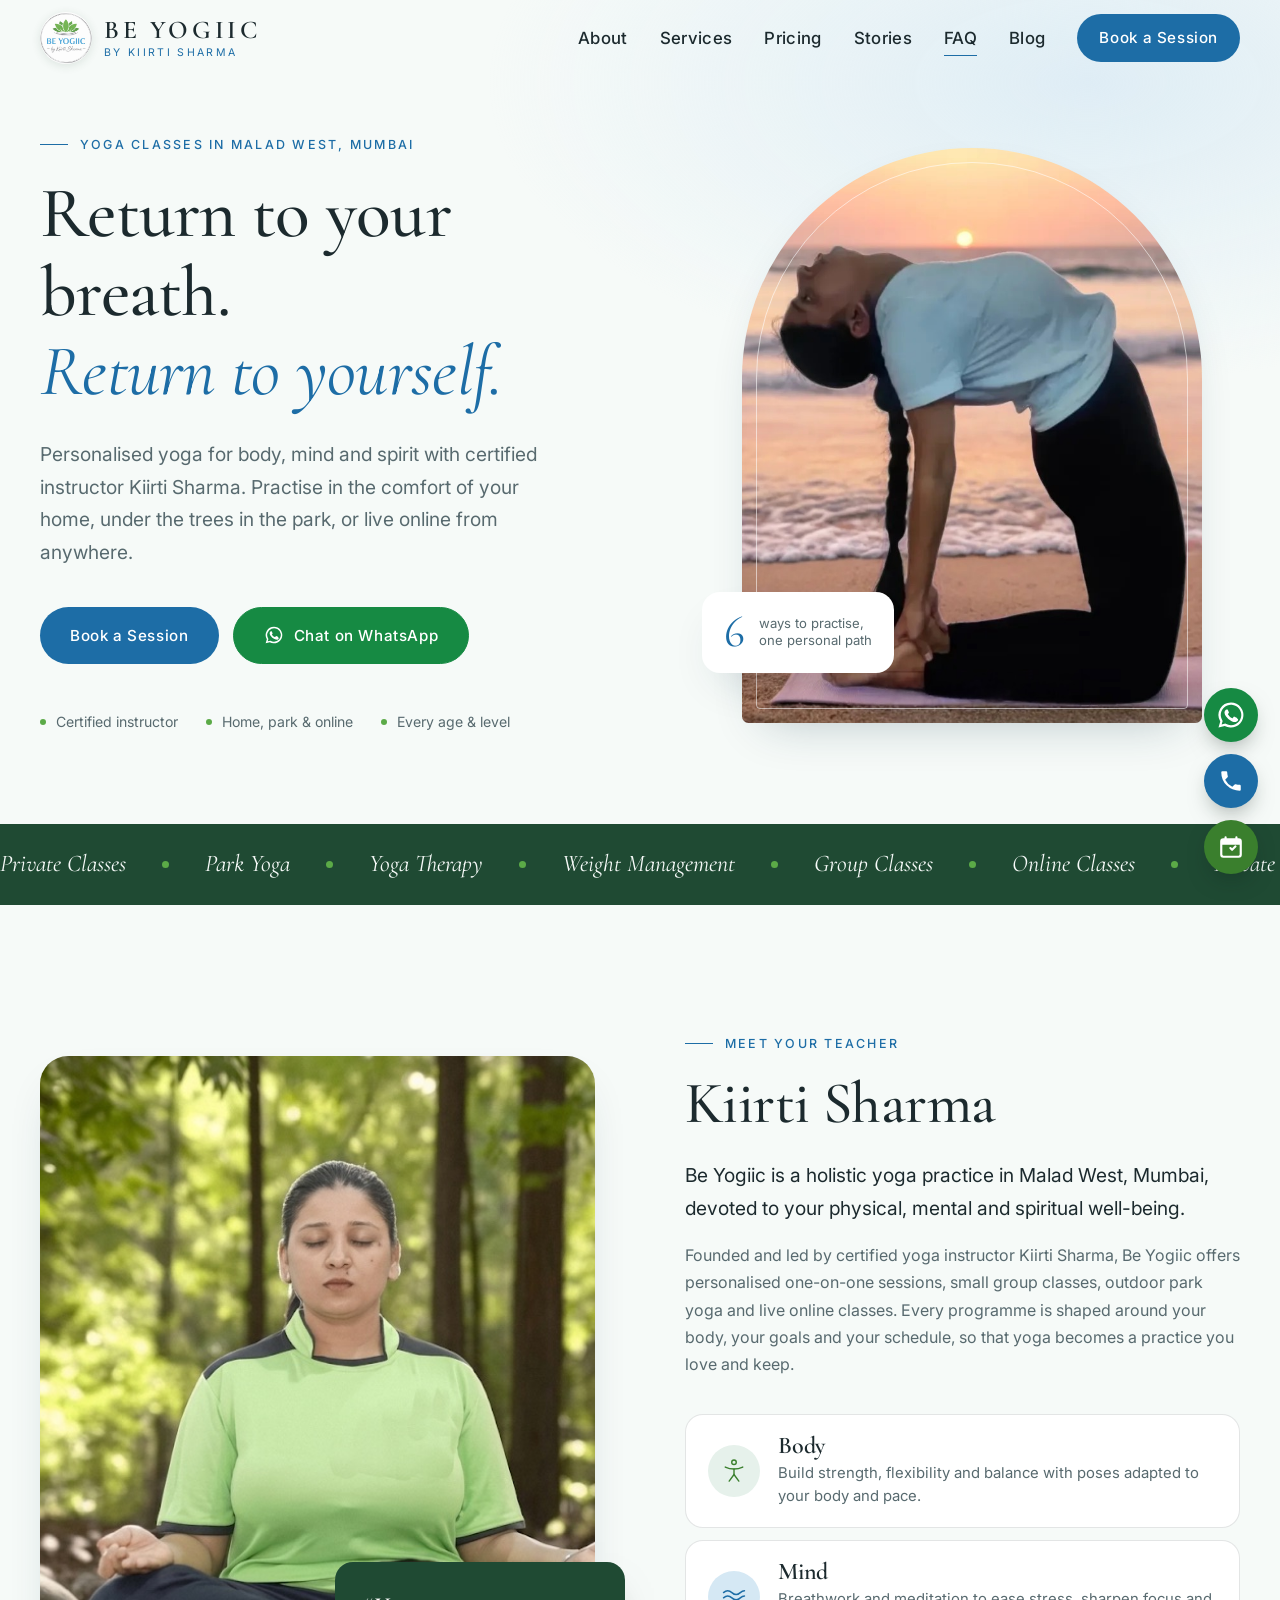
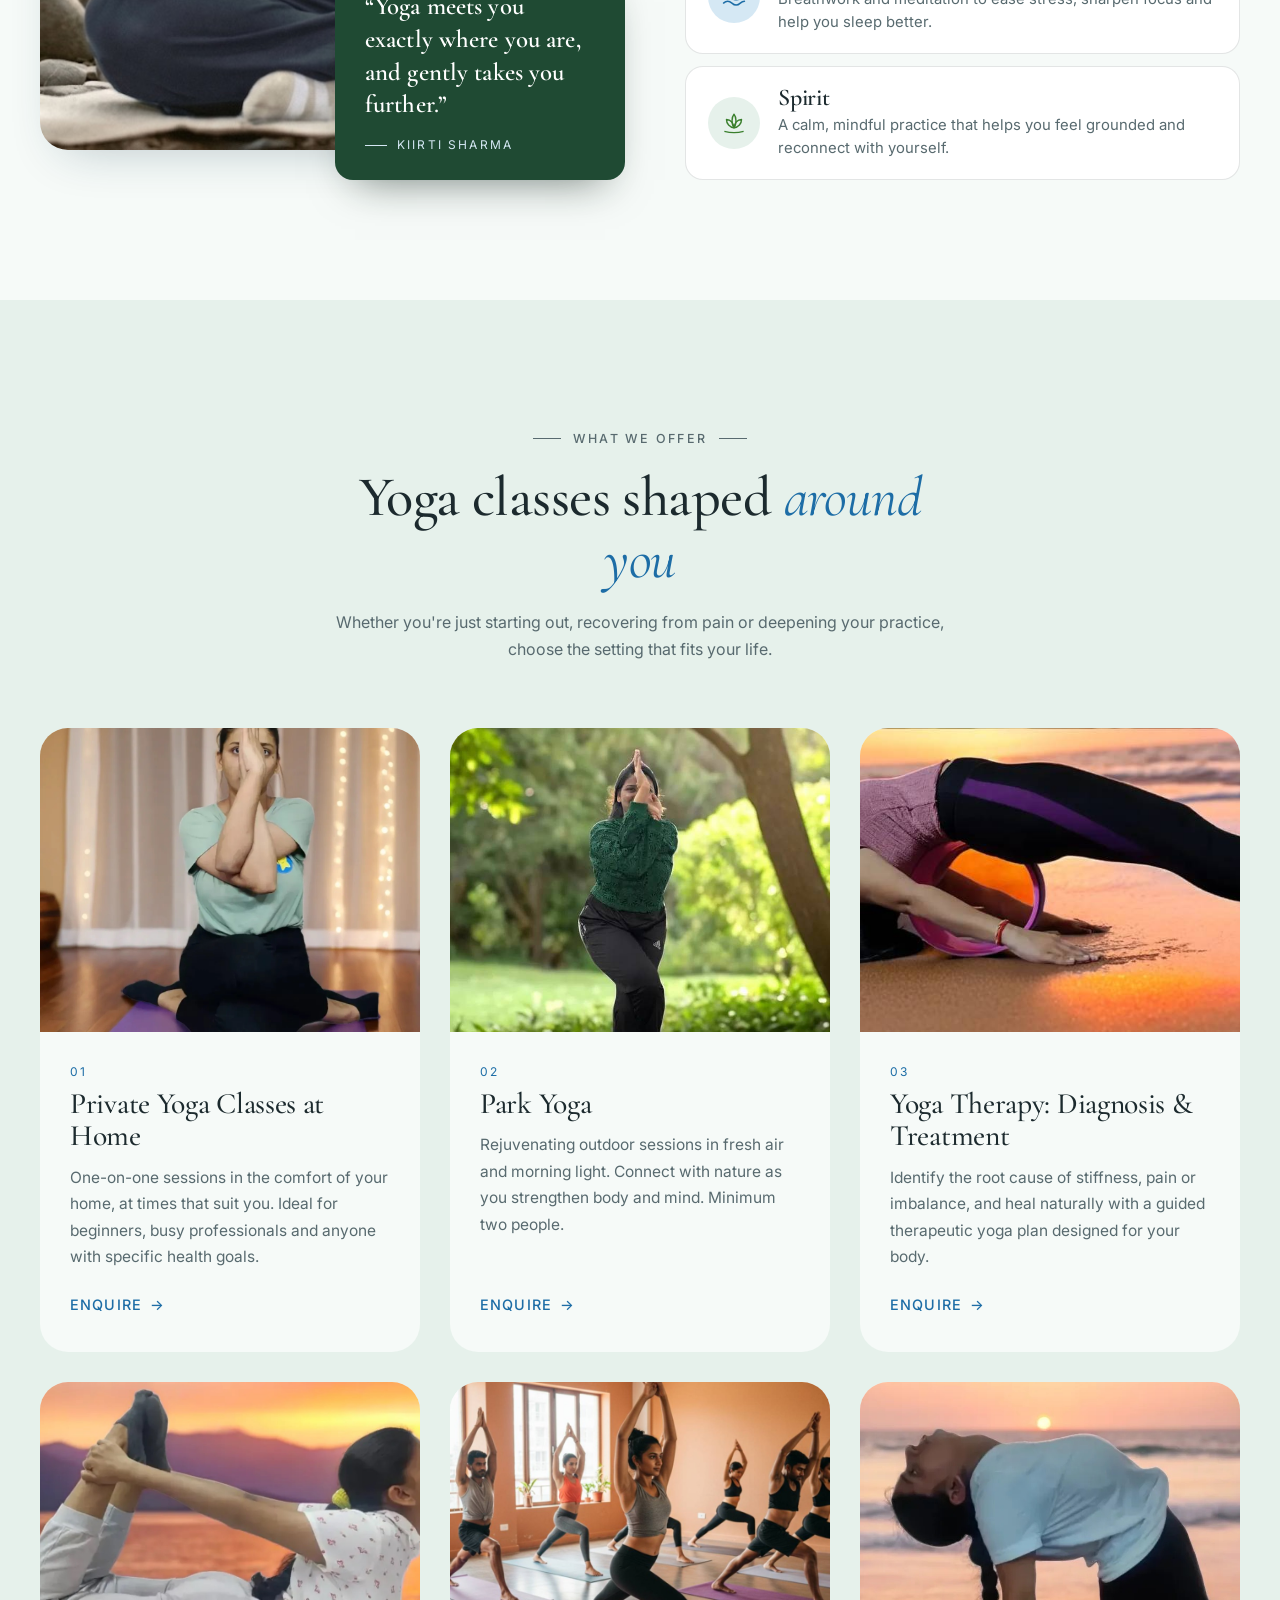
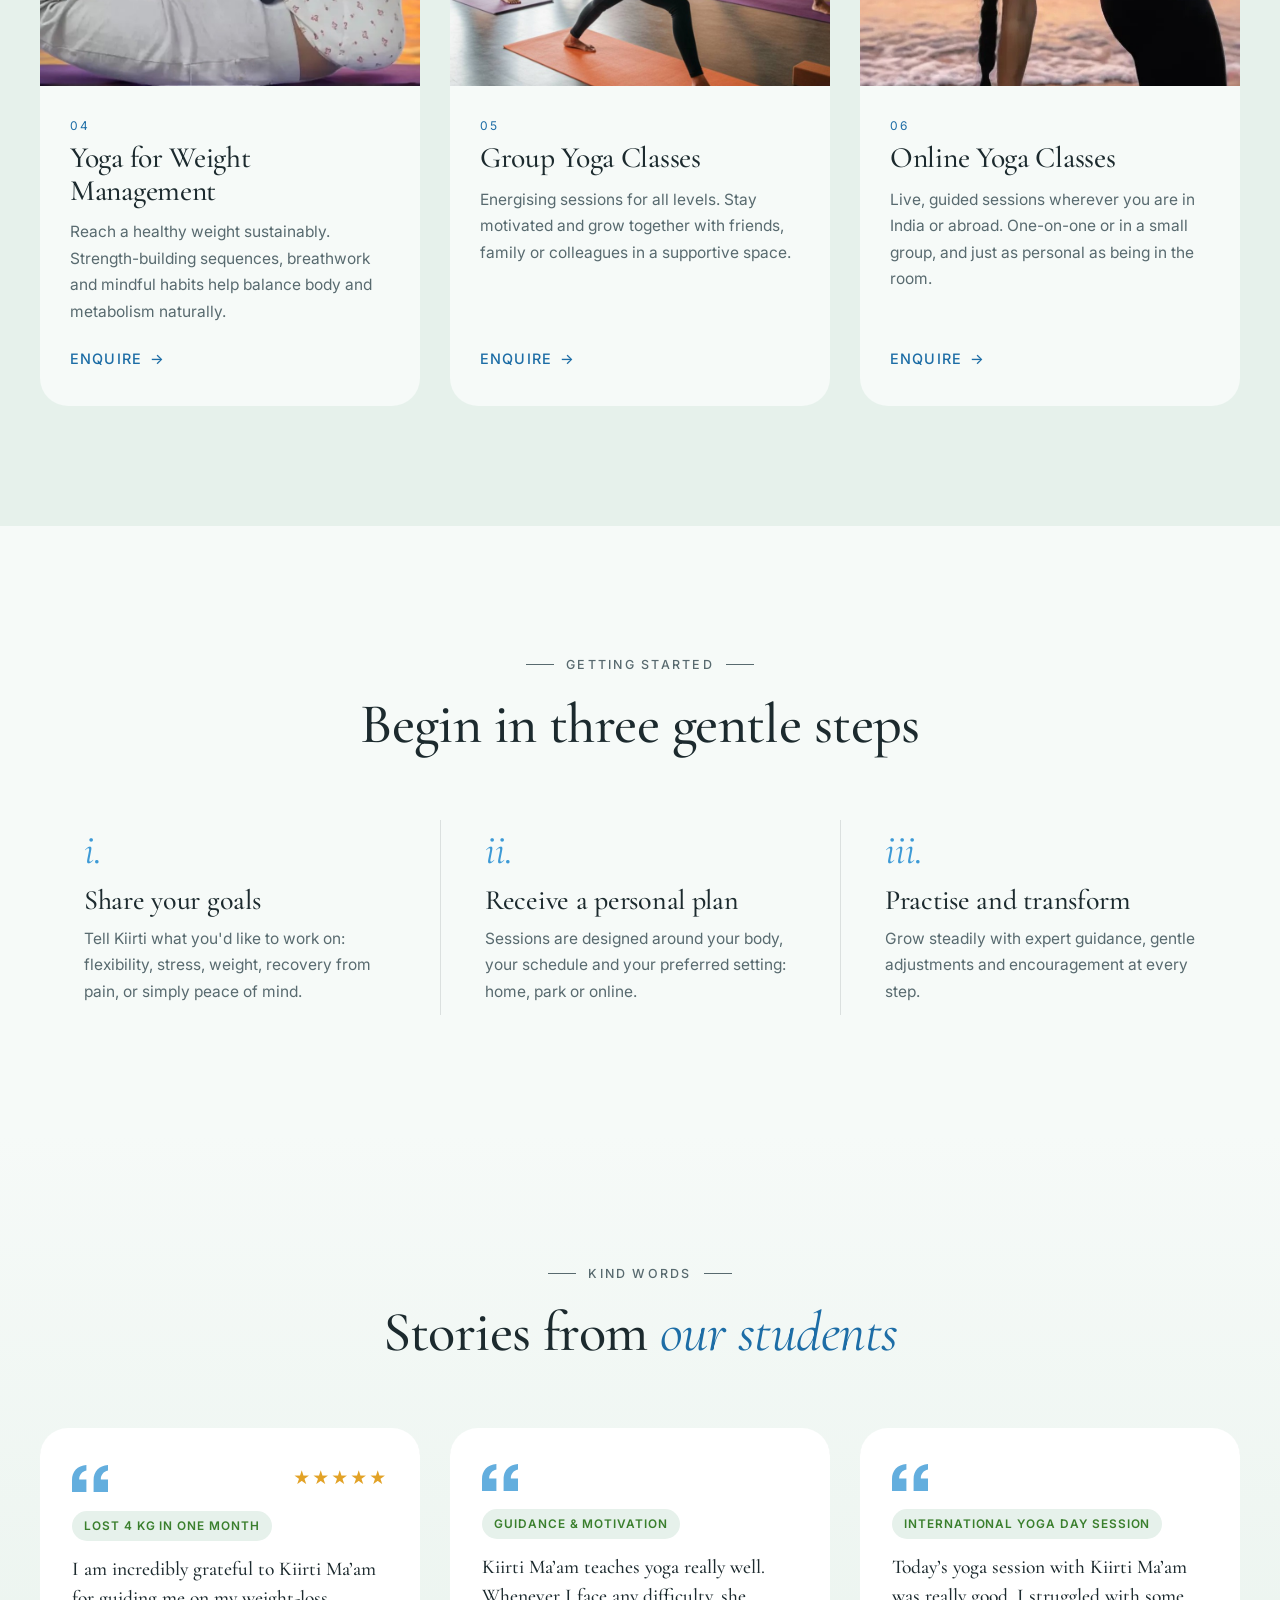
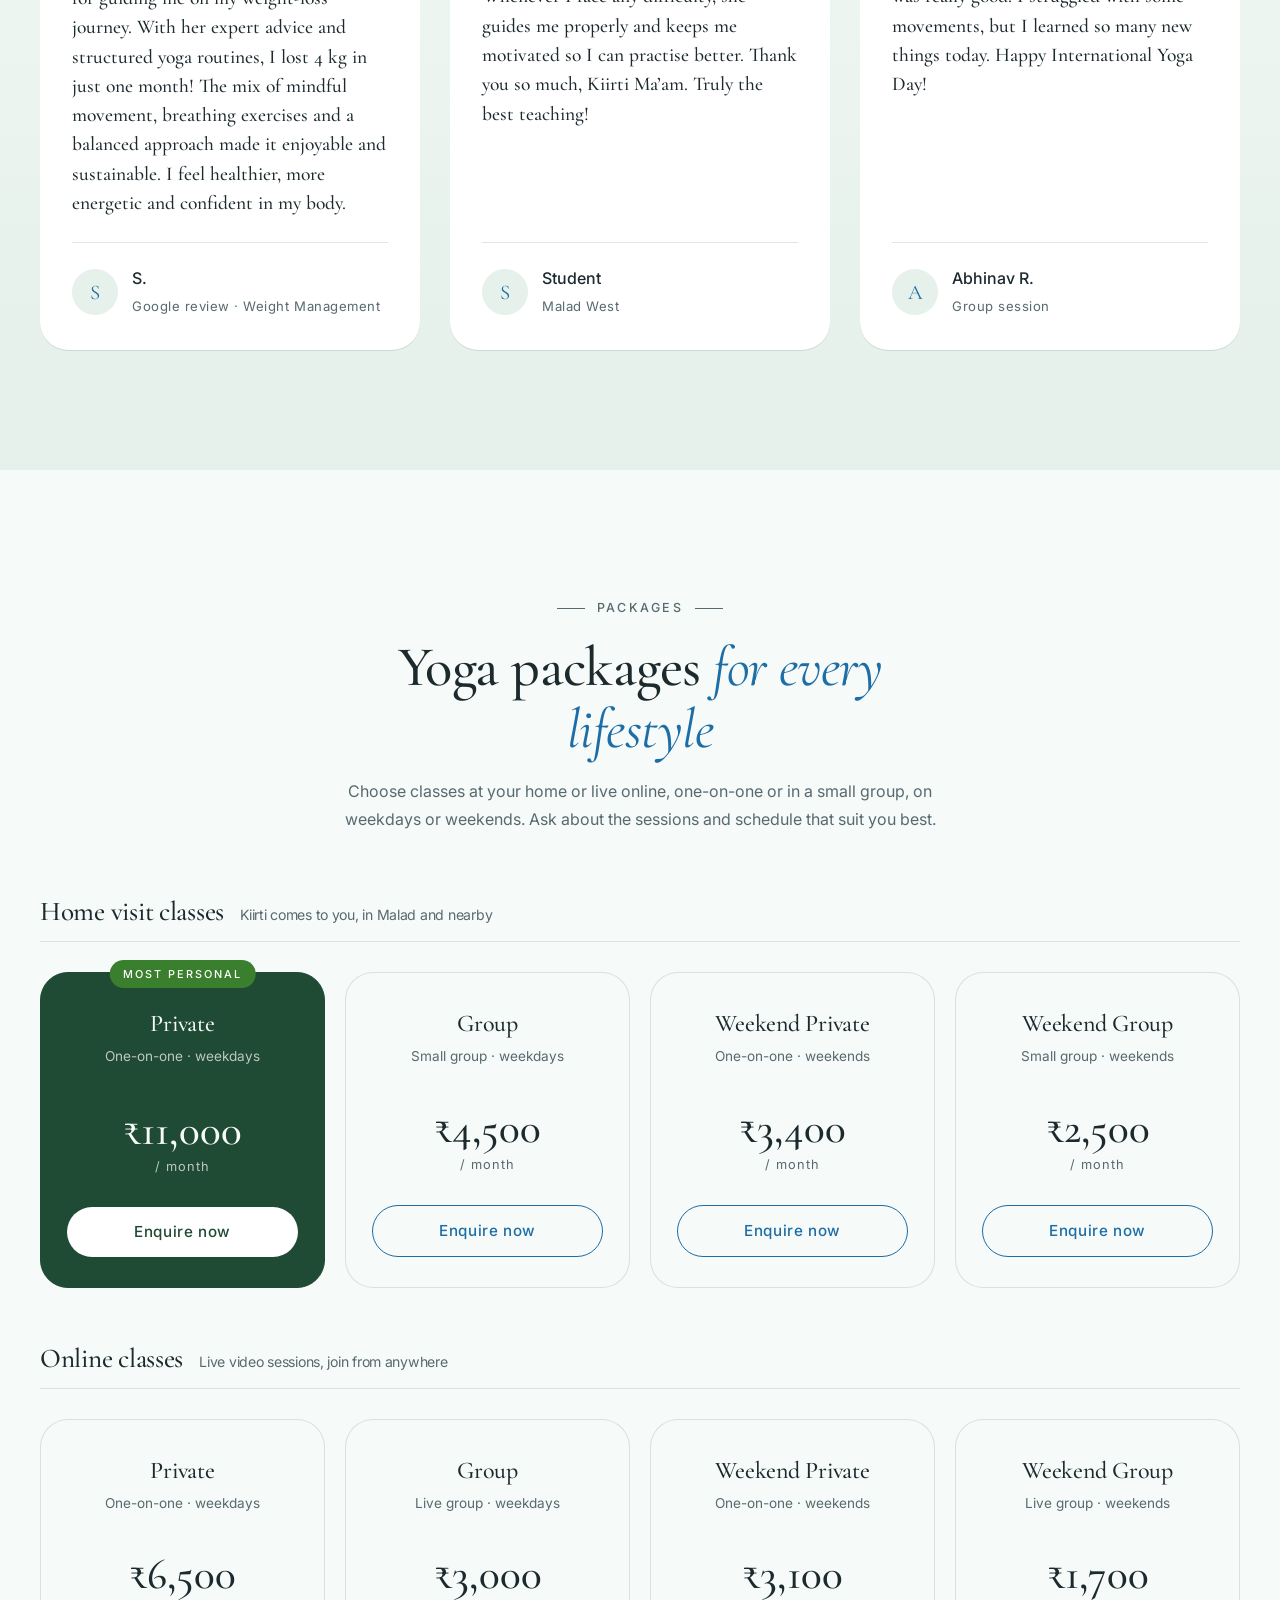
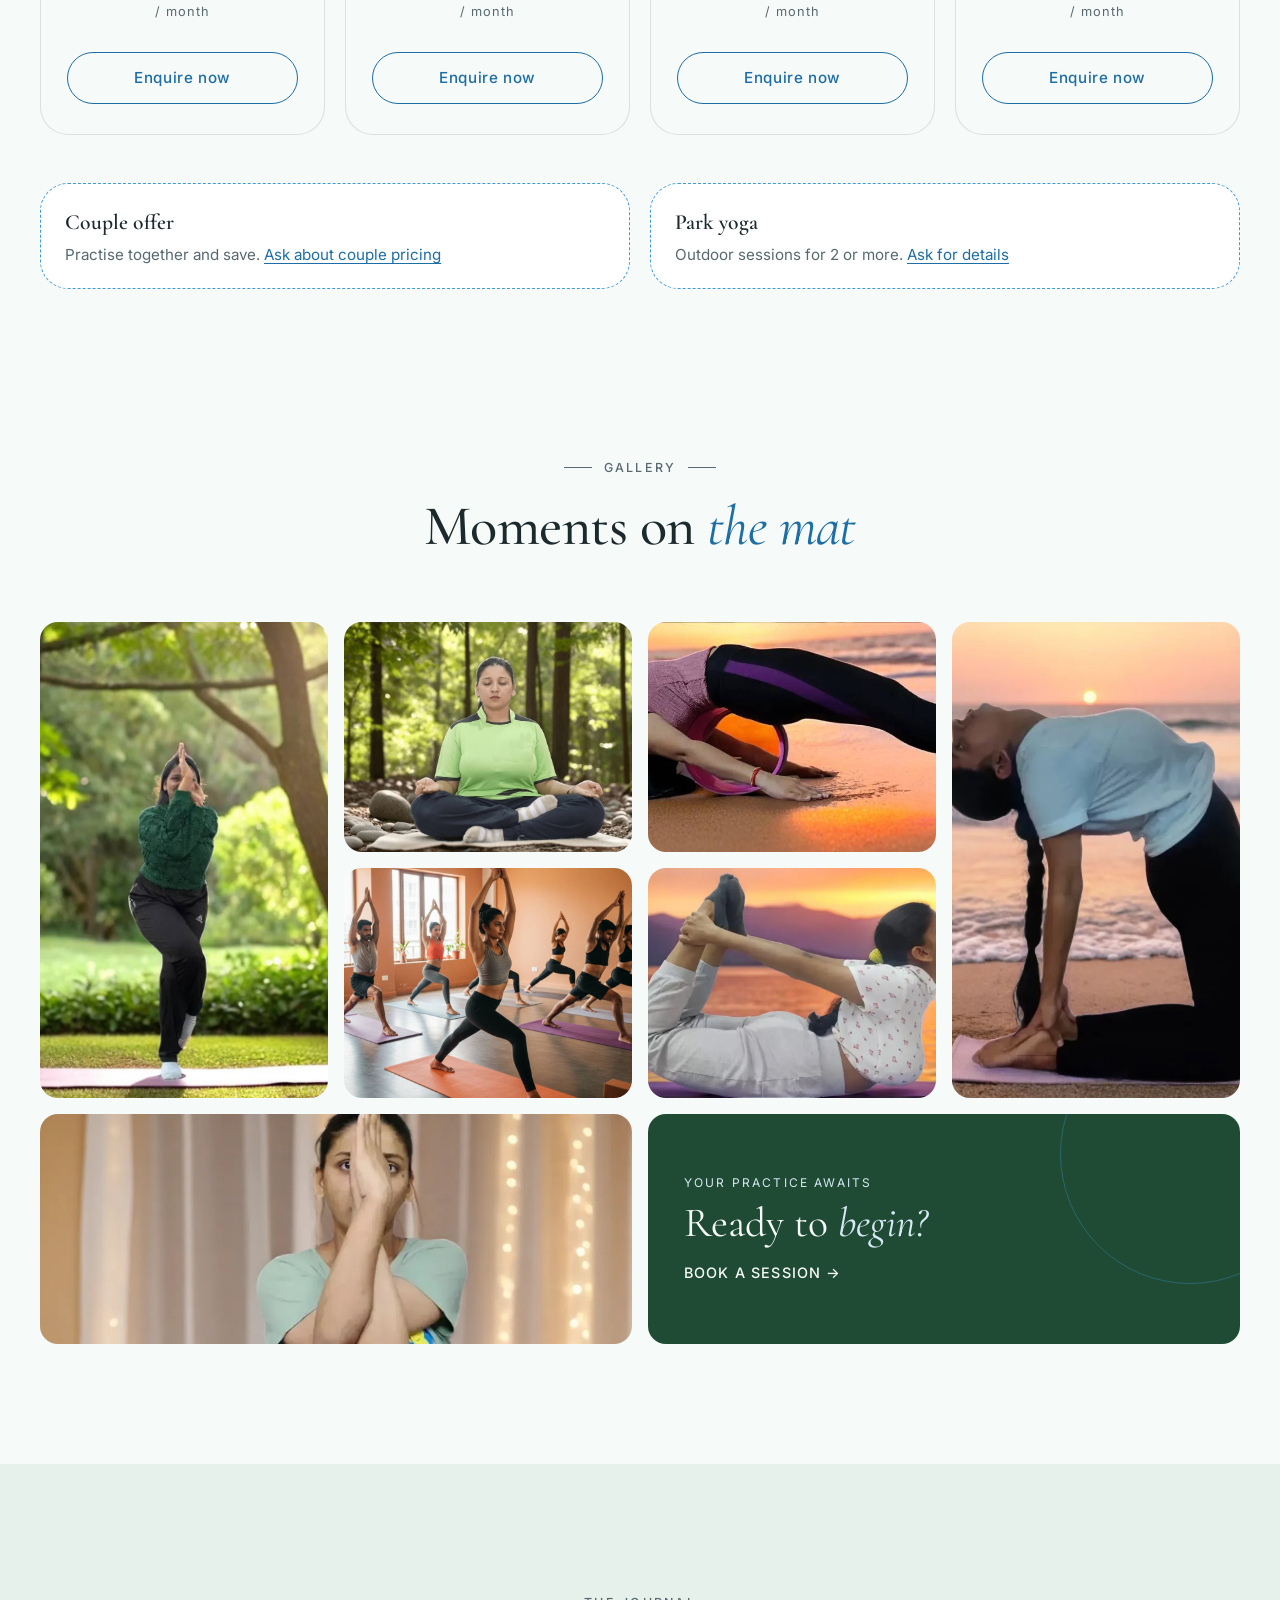
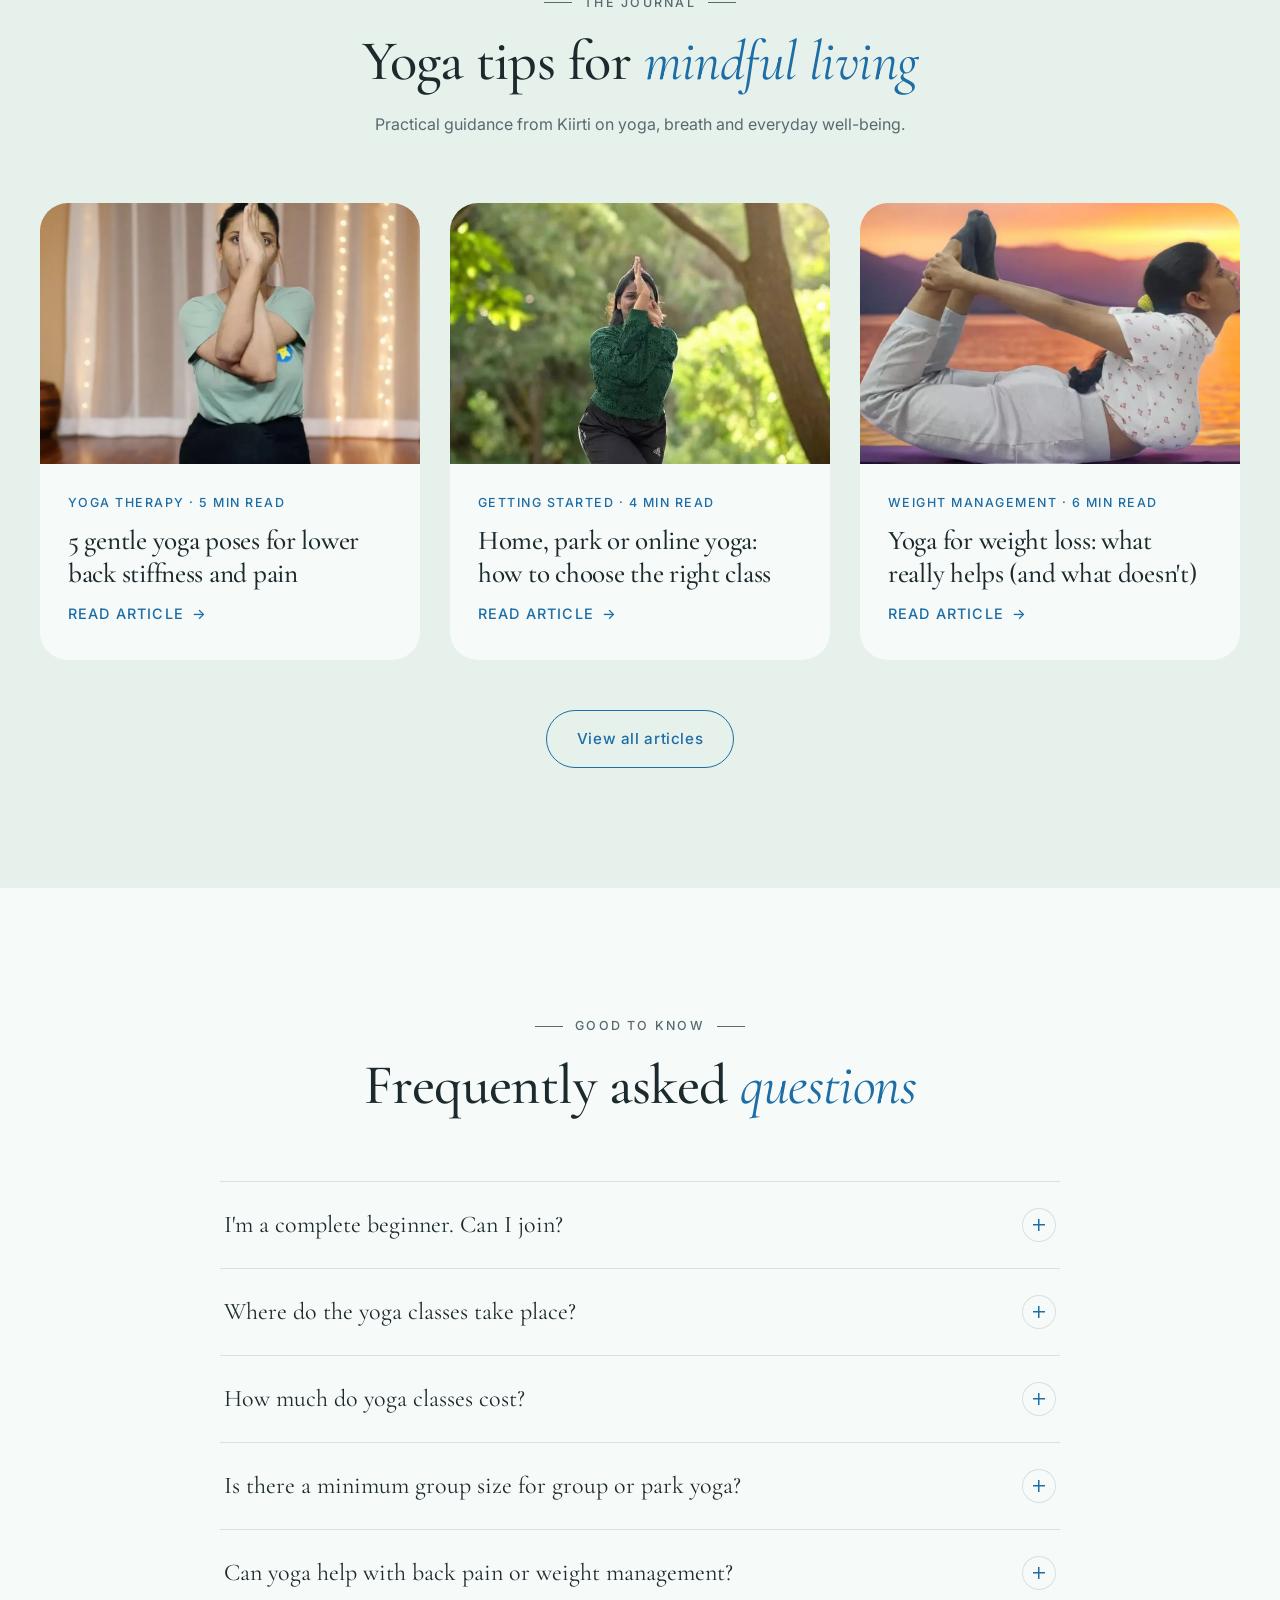
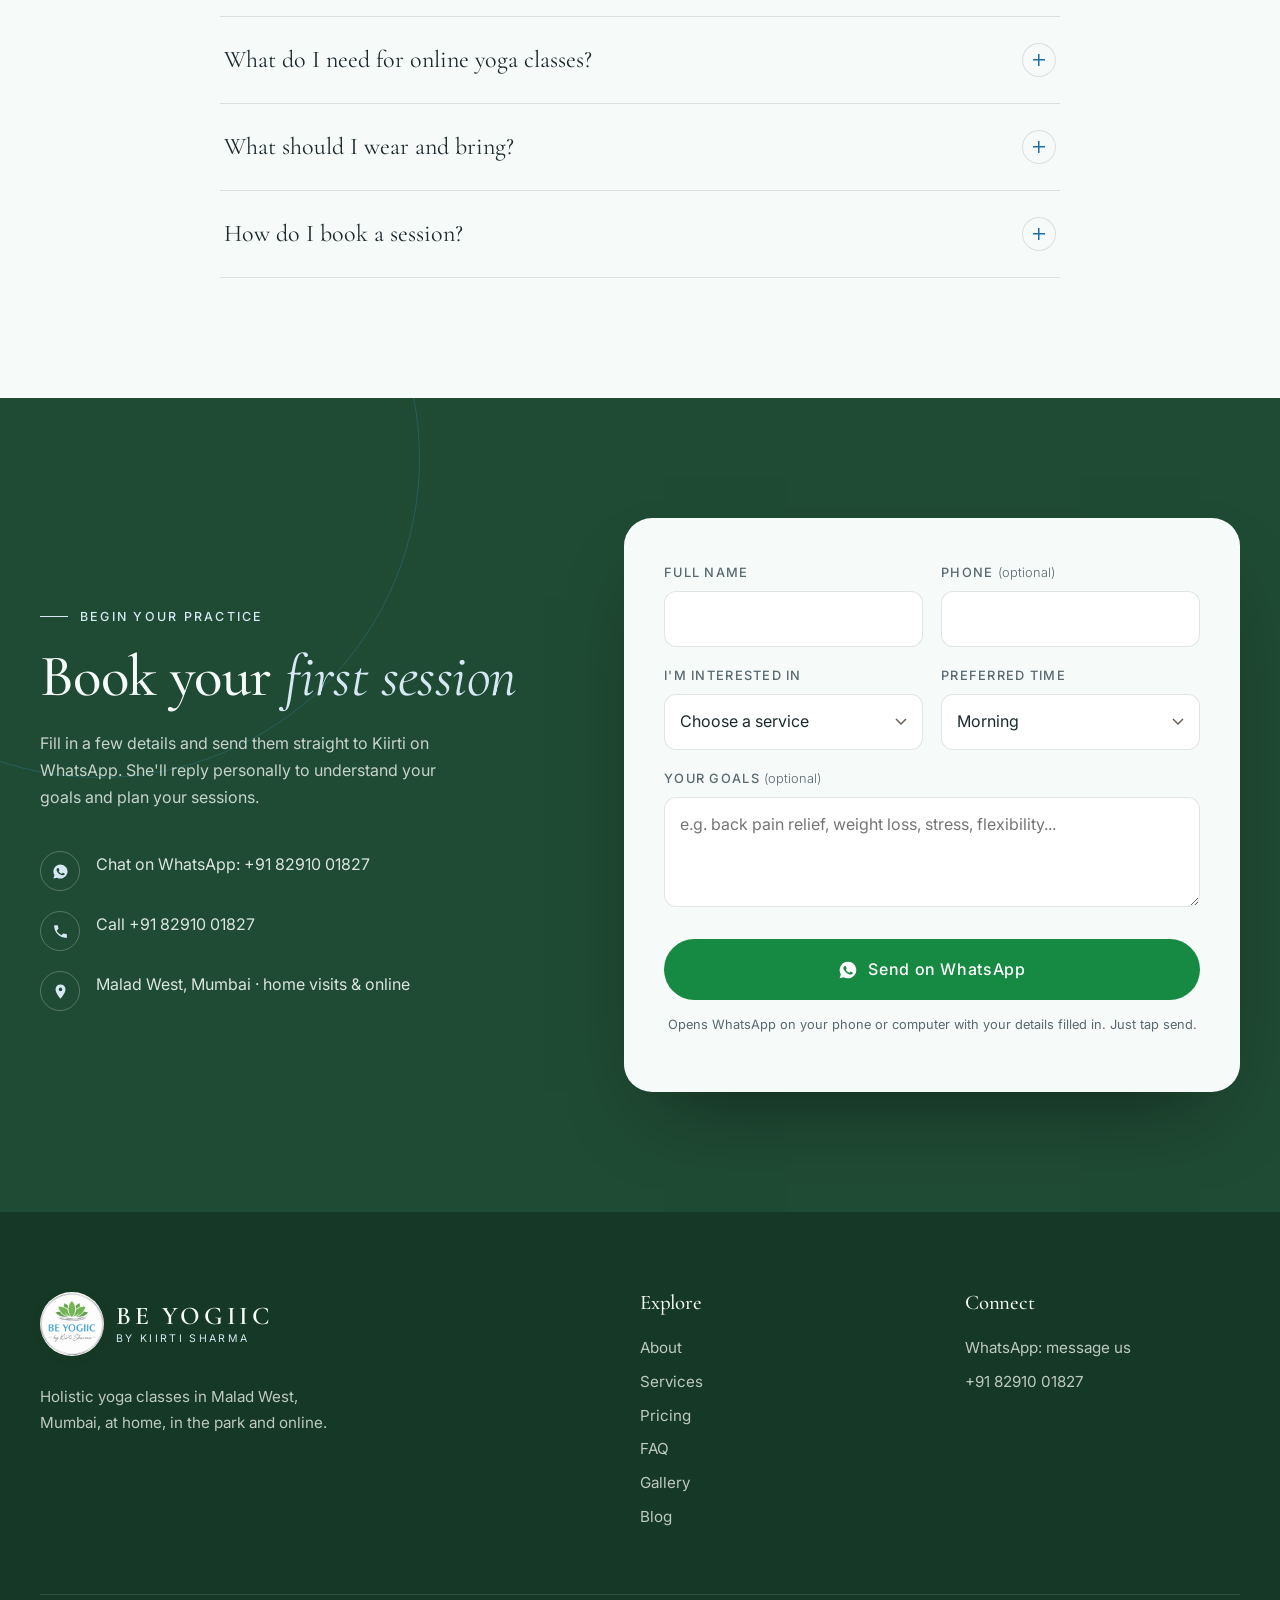
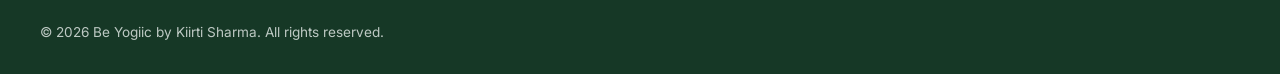
==== commit 241cb339: "Add real student testimonials Replace the three sample cards with real quotes: a 5-star Google revie" ====
--- a/index.html
+++ b/index.html
@@ -318,7 +318,6 @@
     </section>
 
     <!-- ============ TESTIMONIALS ============ -->
-    <!-- TODO: replace the three placeholder testimonials below with real client quotes, then delete the "sample" badges. -->
     <section class="section testimonials" id="testimonials" aria-labelledby="testimonials-title">
       <div class="container">
         <div class="section-head reveal">
@@ -328,32 +327,32 @@
 
         <div class="testimonial-track" tabindex="0" aria-label="Student testimonials">
           <figure class="testimonial reveal">
-            <span class="sample-badge">Sample</span>
-            <svg class="quote-mark" viewBox="0 0 40 30" aria-hidden="true"><path fill="currentColor" d="M0 30V17C0 7 6 1 16 0v6c-5 1-8 5-8 10h8v14H0zm24 0V17c0-10 6-16 16-17v6c-5 1-8 5-8 10h8v14H24z"/></svg>
-            <blockquote>Client testimonial goes here: a few sentences about how classes with Kiirti changed how they feel, move or sleep.</blockquote>
+            <div class="t-top"><svg class="quote-mark" viewBox="0 0 40 30" aria-hidden="true"><path fill="currentColor" d="M0 30V17C0 7 6 1 16 0v6c-5 1-8 5-8 10h8v14H0zm24 0V17c0-10 6-16 16-17v6c-5 1-8 5-8 10h8v14H24z"/></svg><span class="t-stars" role="img" aria-label="Rated 5 out of 5">★★★★★</span></div>
+            <p class="t-result">Lost 4 kg in one month</p>
+            <blockquote>I am incredibly grateful to Kiirti Ma&rsquo;am for guiding me on my weight-loss journey. With her expert advice and structured yoga routines, I lost 4 kg in just one month! The mix of mindful movement, breathing exercises and a balanced approach made it enjoyable and sustainable. I feel healthier, more energetic and confident in my body.</blockquote>
+            <figcaption>
+              <span class="t-avatar" aria-hidden="true">S</span>
+              <span><strong>S.</strong><small>Google review &middot; Weight Management</small></span>
+            </figcaption>
+          </figure>
+
+          <figure class="testimonial reveal">
+            <div class="t-top"><svg class="quote-mark" viewBox="0 0 40 30" aria-hidden="true"><path fill="currentColor" d="M0 30V17C0 7 6 1 16 0v6c-5 1-8 5-8 10h8v14H0zm24 0V17c0-10 6-16 16-17v6c-5 1-8 5-8 10h8v14H24z"/></svg></div>
+            <p class="t-result">Guidance &amp; motivation</p>
+            <blockquote>Kiirti Ma&rsquo;am teaches yoga really well. Whenever I face any difficulty, she guides me properly and keeps me motivated so I can practise better. Thank you so much, Kiirti Ma&rsquo;am. Truly the best teaching!</blockquote>
+            <figcaption>
+              <span class="t-avatar" aria-hidden="true">S</span>
+              <span><strong>Student</strong><small>Malad West</small></span>
+            </figcaption>
+          </figure>
+
+          <figure class="testimonial reveal">
+            <div class="t-top"><svg class="quote-mark" viewBox="0 0 40 30" aria-hidden="true"><path fill="currentColor" d="M0 30V17C0 7 6 1 16 0v6c-5 1-8 5-8 10h8v14H0zm24 0V17c0-10 6-16 16-17v6c-5 1-8 5-8 10h8v14H24z"/></svg></div>
+            <p class="t-result">International Yoga Day session</p>
+            <blockquote>Today&rsquo;s yoga session with Kiirti Ma&rsquo;am was really good. I struggled with some movements, but I learned so many new things today. Happy International Yoga Day!</blockquote>
             <figcaption>
               <span class="t-avatar" aria-hidden="true">A</span>
-              <span><strong>Client Name</strong><small>Private Classes</small></span>
-            </figcaption>
-          </figure>
-
-          <figure class="testimonial reveal">
-            <span class="sample-badge">Sample</span>
-            <svg class="quote-mark" viewBox="0 0 40 30" aria-hidden="true"><path fill="currentColor" d="M0 30V17C0 7 6 1 16 0v6c-5 1-8 5-8 10h8v14H0zm24 0V17c0-10 6-16 16-17v6c-5 1-8 5-8 10h8v14H24z"/></svg>
-            <blockquote>Client testimonial goes here: a specific result, such as weight lost, pain reduced or flexibility gained, in their own words.</blockquote>
-            <figcaption>
-              <span class="t-avatar" aria-hidden="true">B</span>
-              <span><strong>Client Name</strong><small>Weight Management</small></span>
-            </figcaption>
-          </figure>
-
-          <figure class="testimonial reveal">
-            <span class="sample-badge">Sample</span>
-            <svg class="quote-mark" viewBox="0 0 40 30" aria-hidden="true"><path fill="currentColor" d="M0 30V17C0 7 6 1 16 0v6c-5 1-8 5-8 10h8v14H0zm24 0V17c0-10 6-16 16-17v6c-5 1-8 5-8 10h8v14H24z"/></svg>
-            <blockquote>Client testimonial goes here: what they enjoyed about group, park or online sessions and the community around them.</blockquote>
-            <figcaption>
-              <span class="t-avatar" aria-hidden="true">C</span>
-              <span><strong>Client Name</strong><small>Park Yoga</small></span>
+              <span><strong>Abhinav R.</strong><small>Group session</small></span>
             </figcaption>
           </figure>
         </div>
--- a/css/style.css
+++ b/css/style.css
@@ -309,12 +309,19 @@
 .testimonial-track { display: grid; grid-template-columns: repeat(3, 1fr); gap: 30px; }
 .testimonial {
   position: relative; background: var(--white);
-  border-radius: var(--radius-lg); padding: 44px 36px 34px;
-  display: flex; flex-direction: column; gap: 26px;
+  border-radius: var(--radius-lg); padding: 36px 32px 30px;
+  display: flex; flex-direction: column;
   box-shadow: 0 1px 0 var(--line);
 }
 .quote-mark { width: 36px; height: 27px; color: var(--rose); opacity: .8; }
-.testimonial blockquote { font-family: var(--serif); font-size: 1.35rem; line-height: 1.45; color: var(--ink); flex: 1; }
+.testimonial blockquote { font-family: var(--serif); font-size: 1.22rem; font-weight: 500; line-height: 1.5; color: var(--ink); flex: 1; margin-bottom: 24px; }
+.t-top { display: flex; align-items: center; justify-content: space-between; gap: 12px; margin-bottom: 18px; }
+.t-top .quote-mark { margin: 0; }
+.t-stars { color: #E2A226; font-size: 1.05rem; letter-spacing: 0.12em; }
+.t-result {
+  align-self: flex-start; margin-bottom: 14px; padding: 5px 12px; border-radius: 999px;
+  background: var(--sand); color: var(--leaf-deep); font-size: 0.74rem; font-weight: 600; letter-spacing: 0.08em; text-transform: uppercase;
+}
 .testimonial figcaption { display: flex; align-items: center; gap: 14px; padding-top: 22px; border-top: 1px solid var(--line); }
 .testimonial figcaption strong { display: block; font-weight: 500; }
 .testimonial figcaption small { font-size: 0.82rem; color: var(--muted); letter-spacing: 0.04em; }
@@ -545,13 +552,17 @@
 
   .nav-toggle { display: block; z-index: 2; }
   .main-nav {
-    position: fixed; inset: 0; z-index: 1;
+    position: fixed; inset: 0; z-index: 1; height: 100vh; height: 100dvh;
+    padding: calc(var(--header-h) + 16px) 24px 32px; overflow-y: auto;
     background: var(--ivory);
     flex-direction: column; justify-content: center; gap: 26px;
     opacity: 0; visibility: hidden; transition: opacity .35s var(--ease), visibility .35s;
   }
   .main-nav a:not(.btn) { font-family: var(--serif); font-size: 2.2rem; font-weight: 500; }
   .nav-open .main-nav { opacity: 1; visibility: visible; }
+  /* The scrolled header's blur would trap the full-screen menu inside the header, so drop it while the menu is open */
+  .site-header .brand { position: relative; z-index: 2; }
+  .nav-open .site-header { backdrop-filter: none; -webkit-backdrop-filter: none; background: var(--ivory); box-shadow: none; }
   .nav-open { overflow: hidden; }
 
   .hero { padding: calc(var(--header-h) + 30px) 0 70px; }
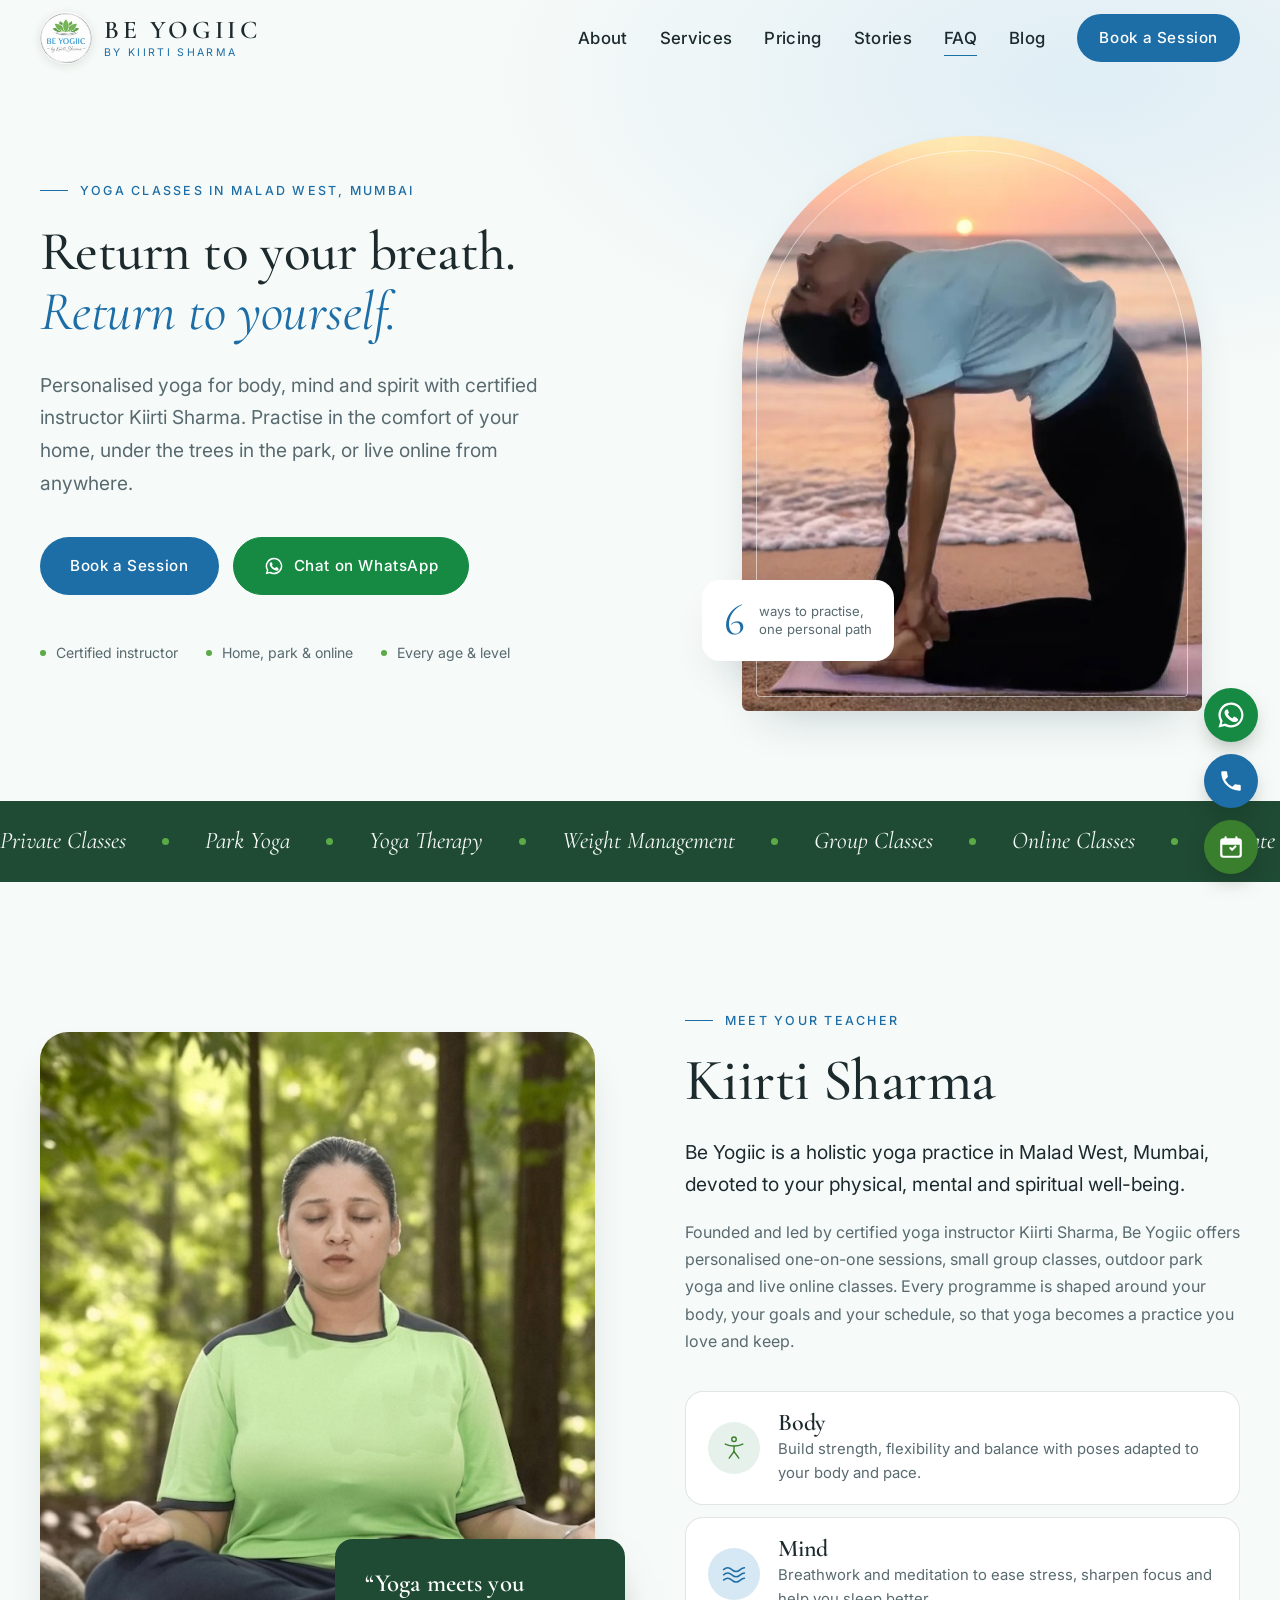
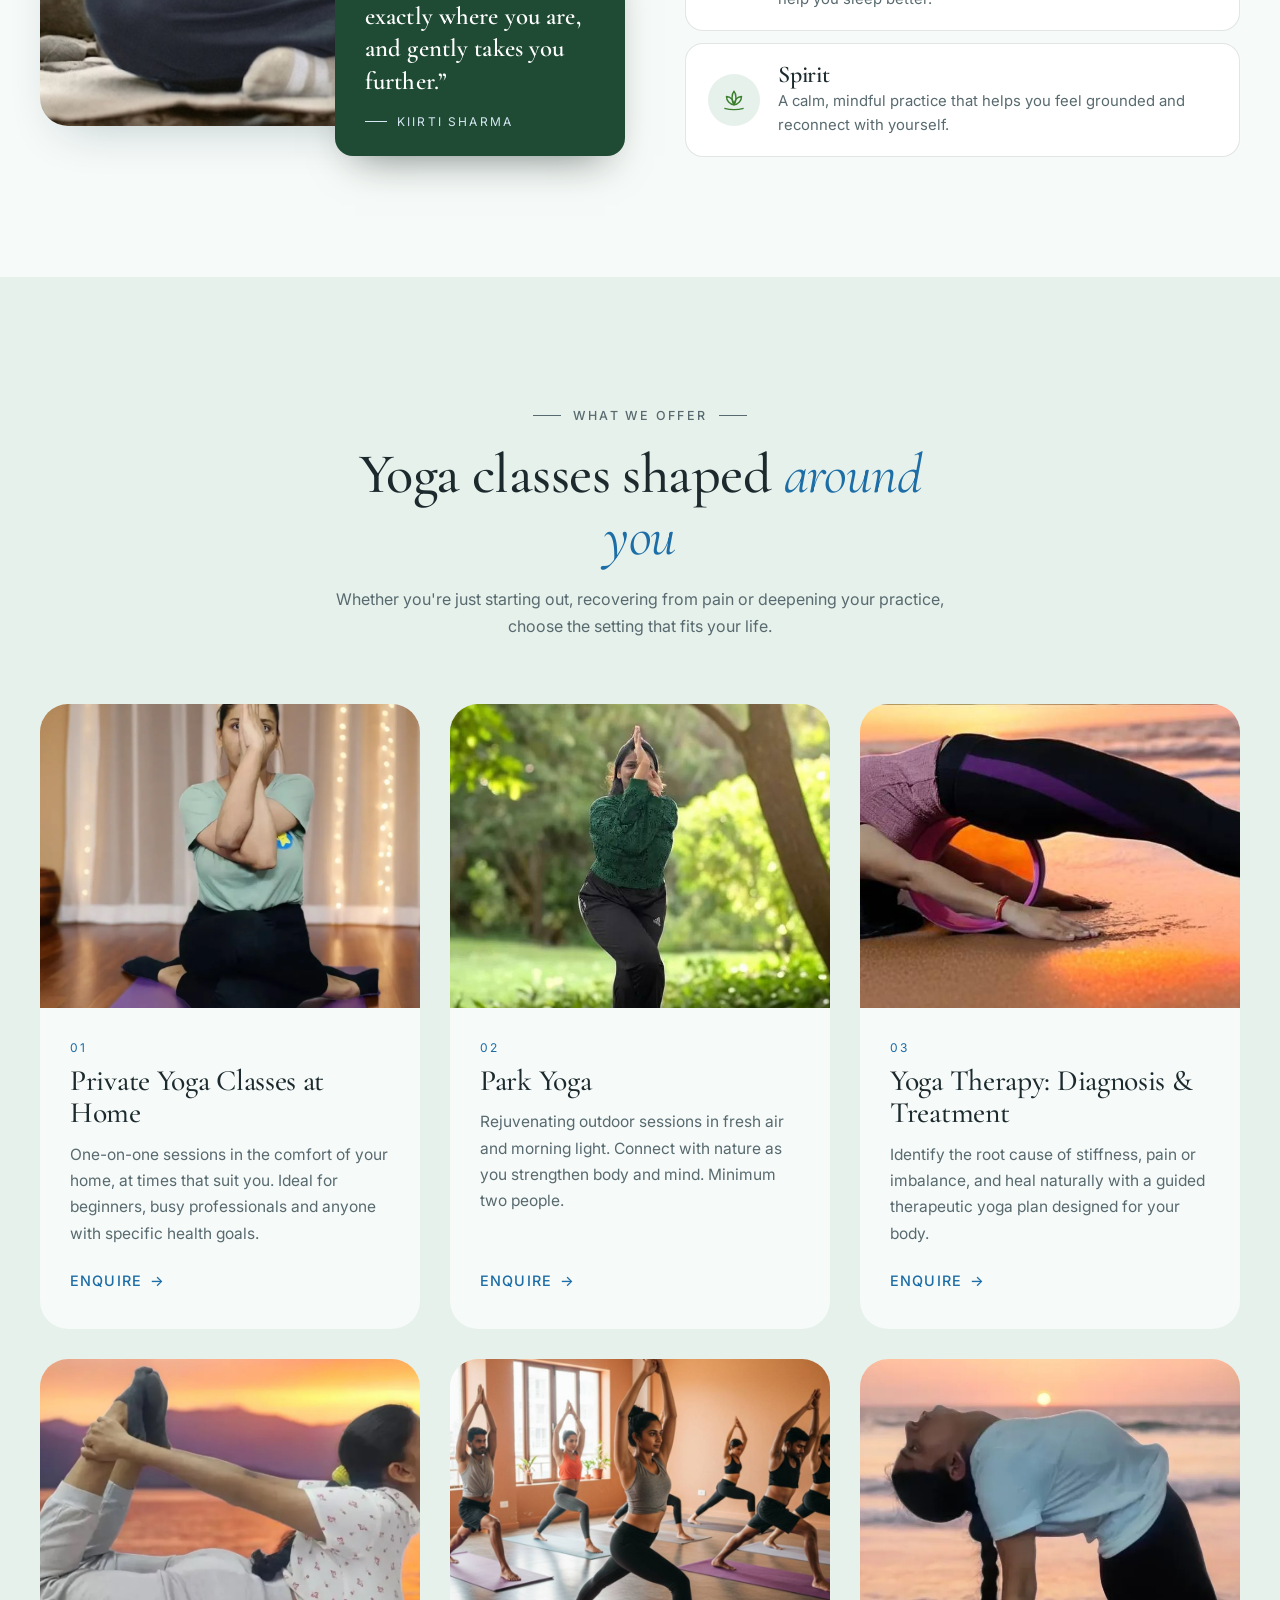
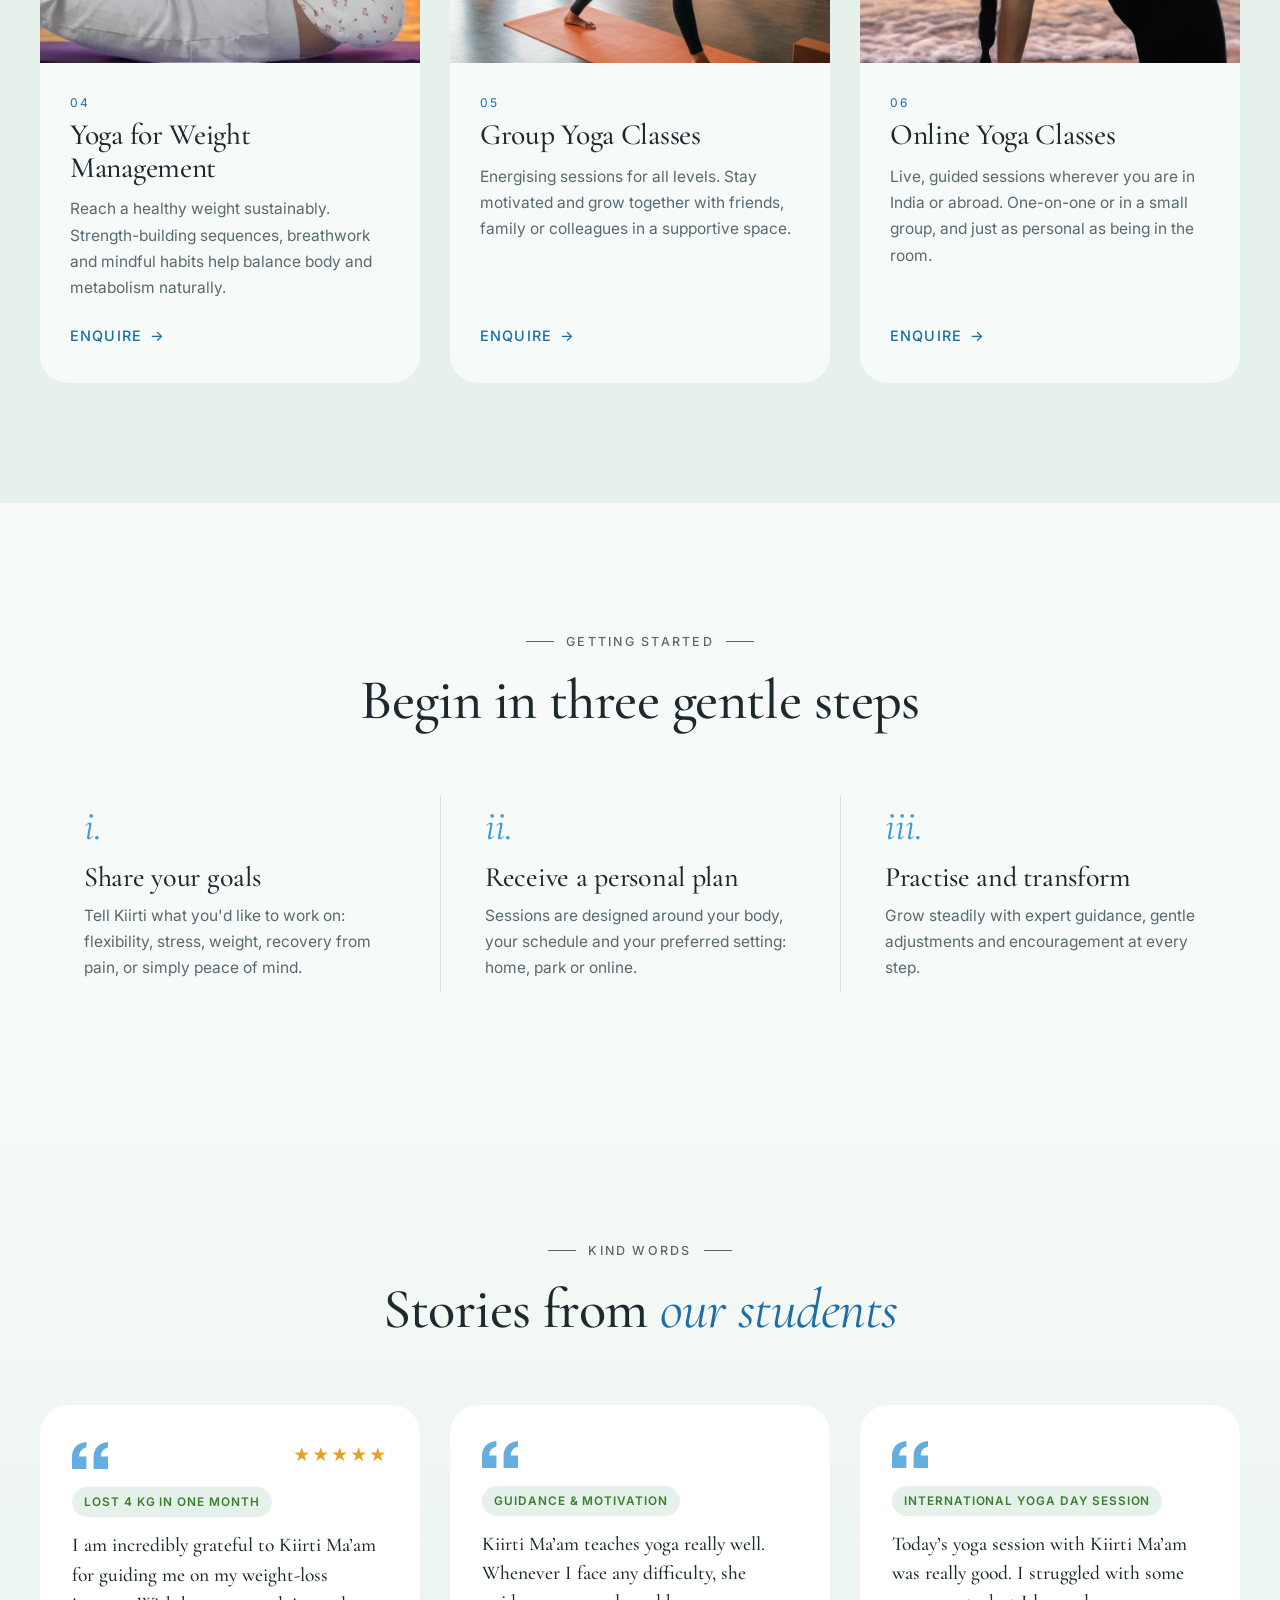
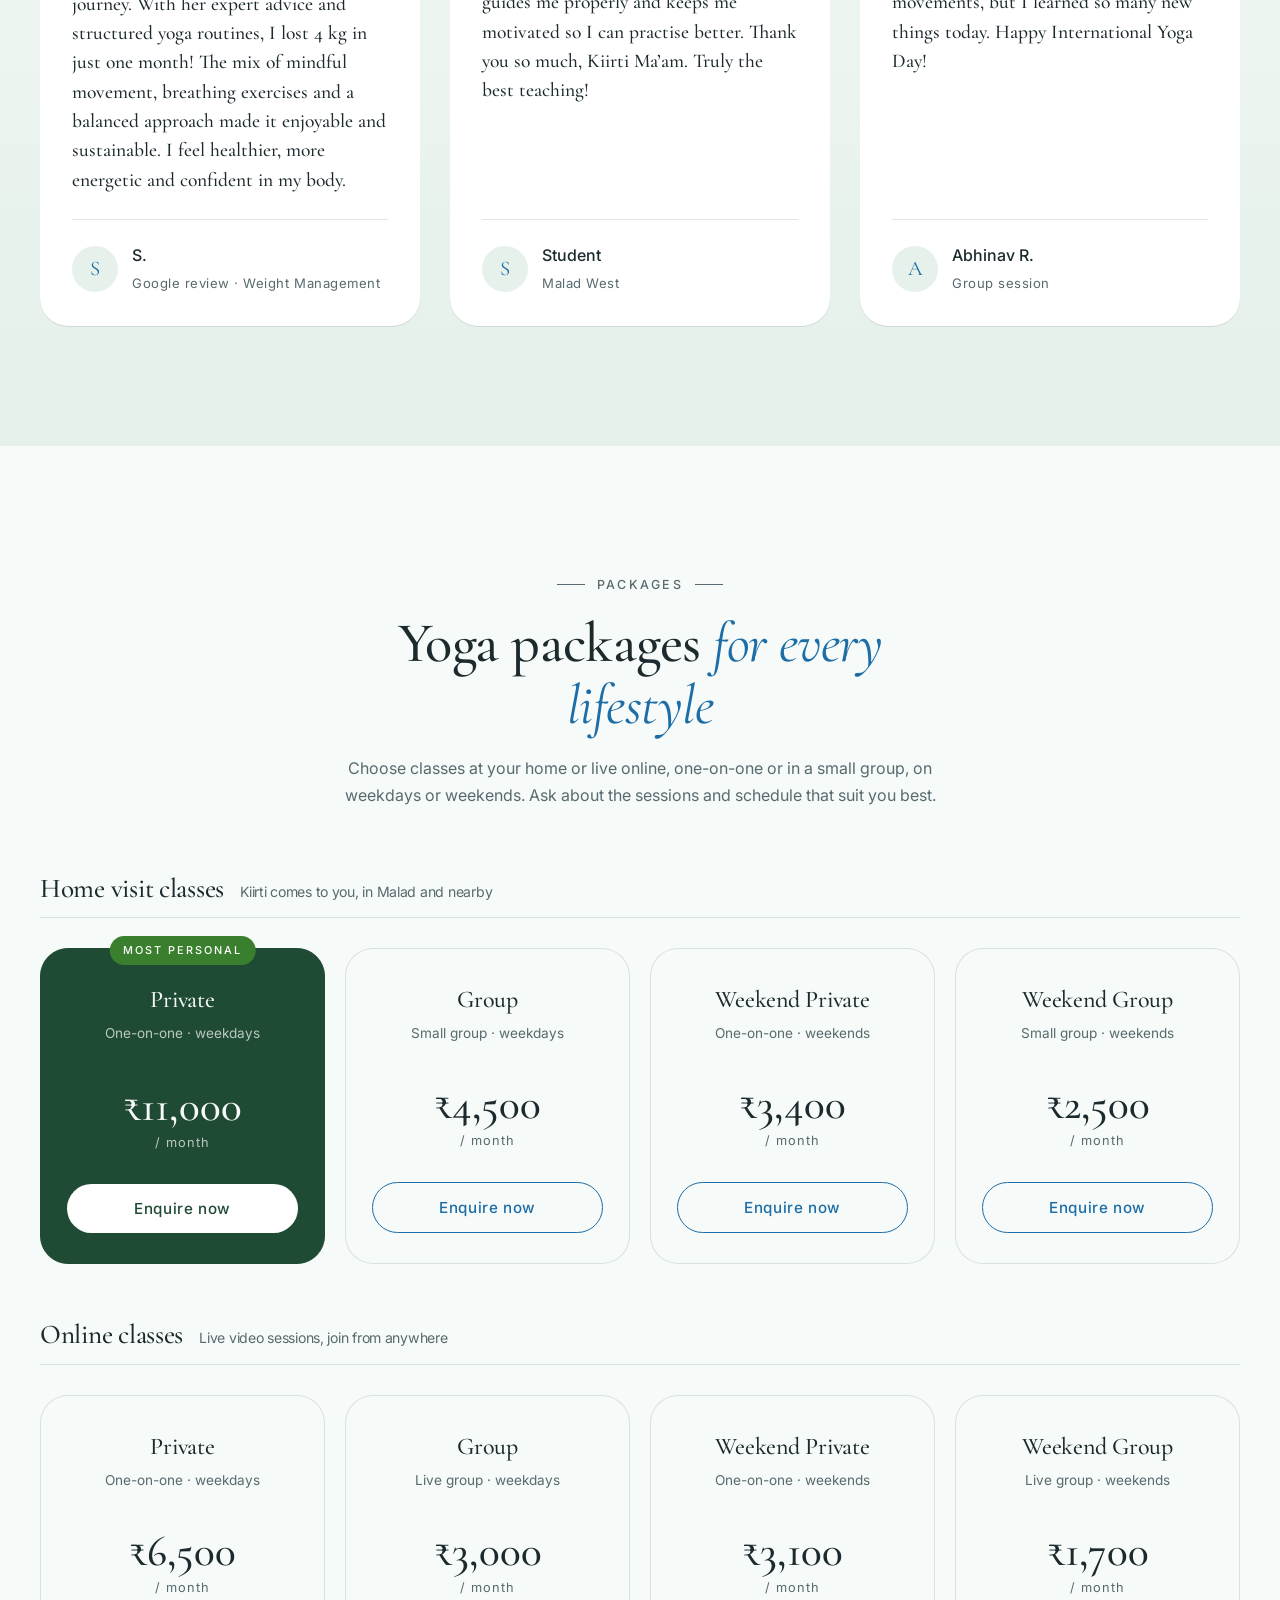
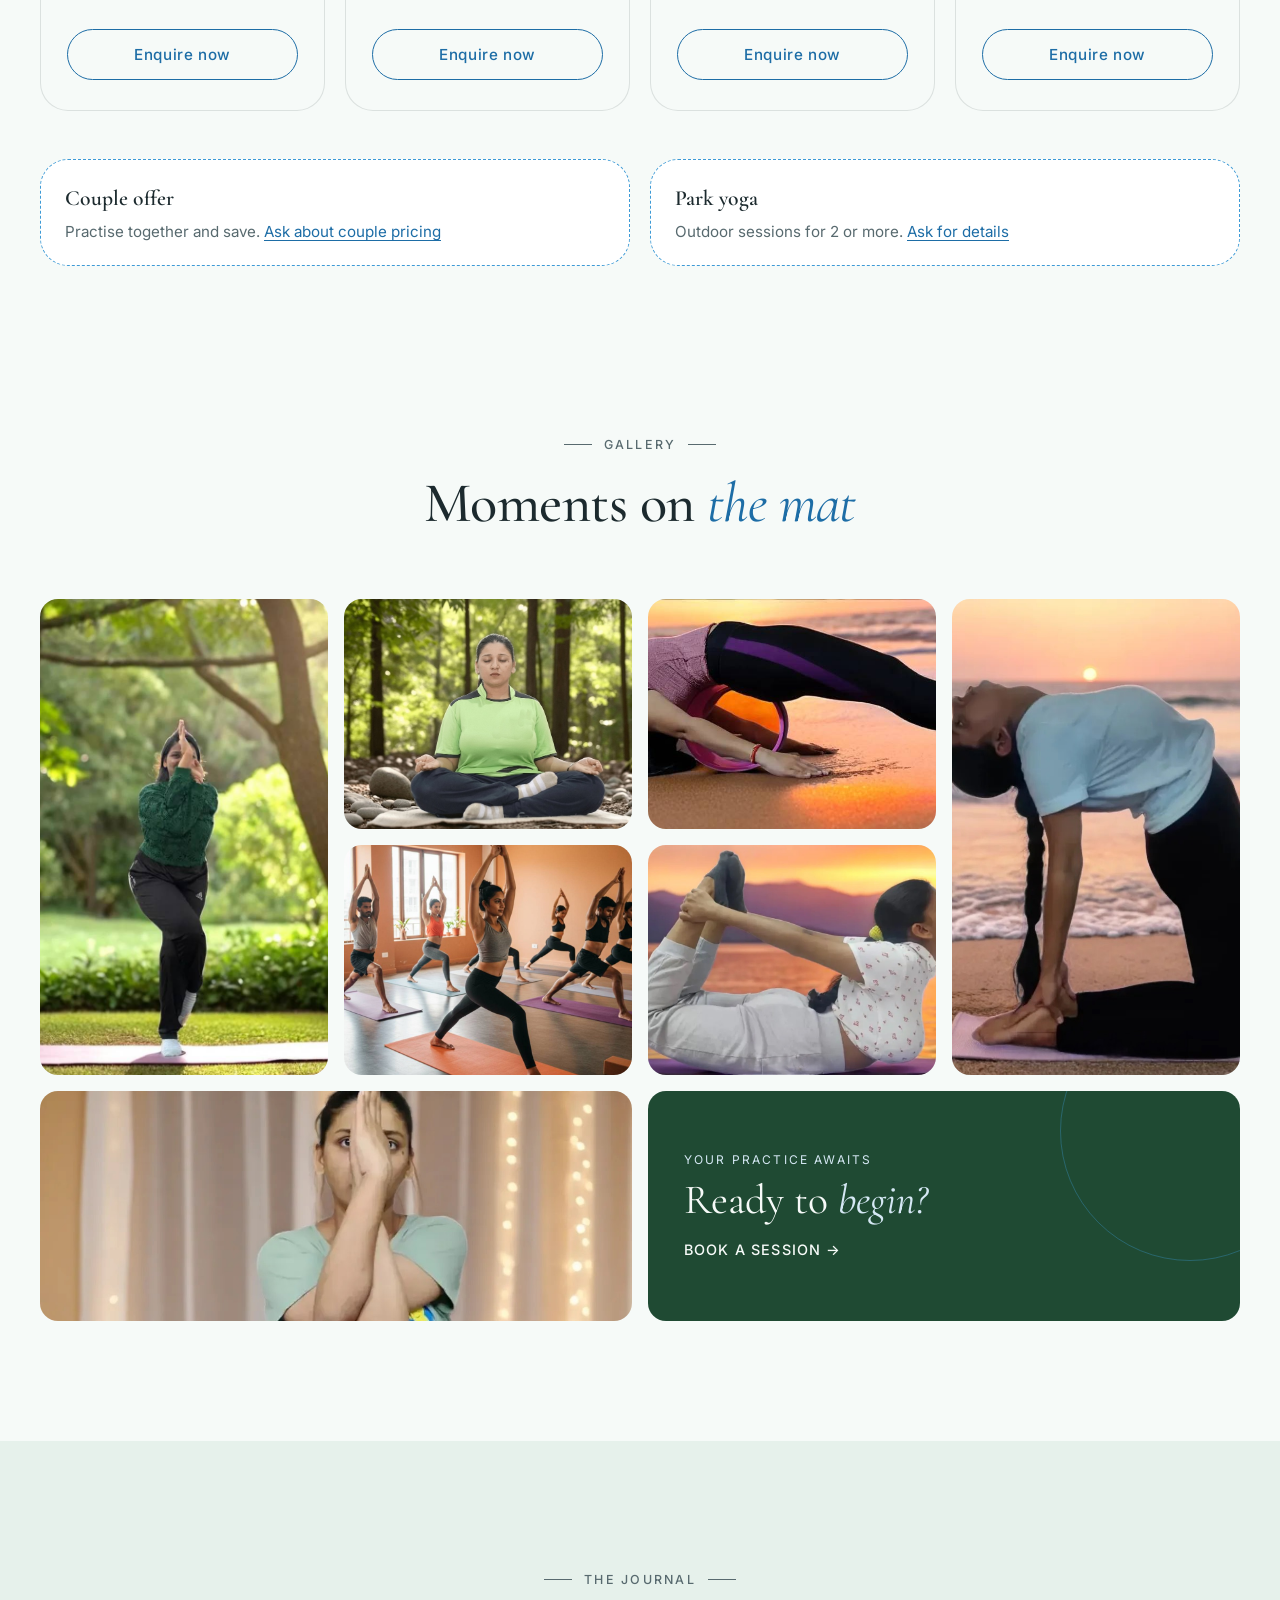
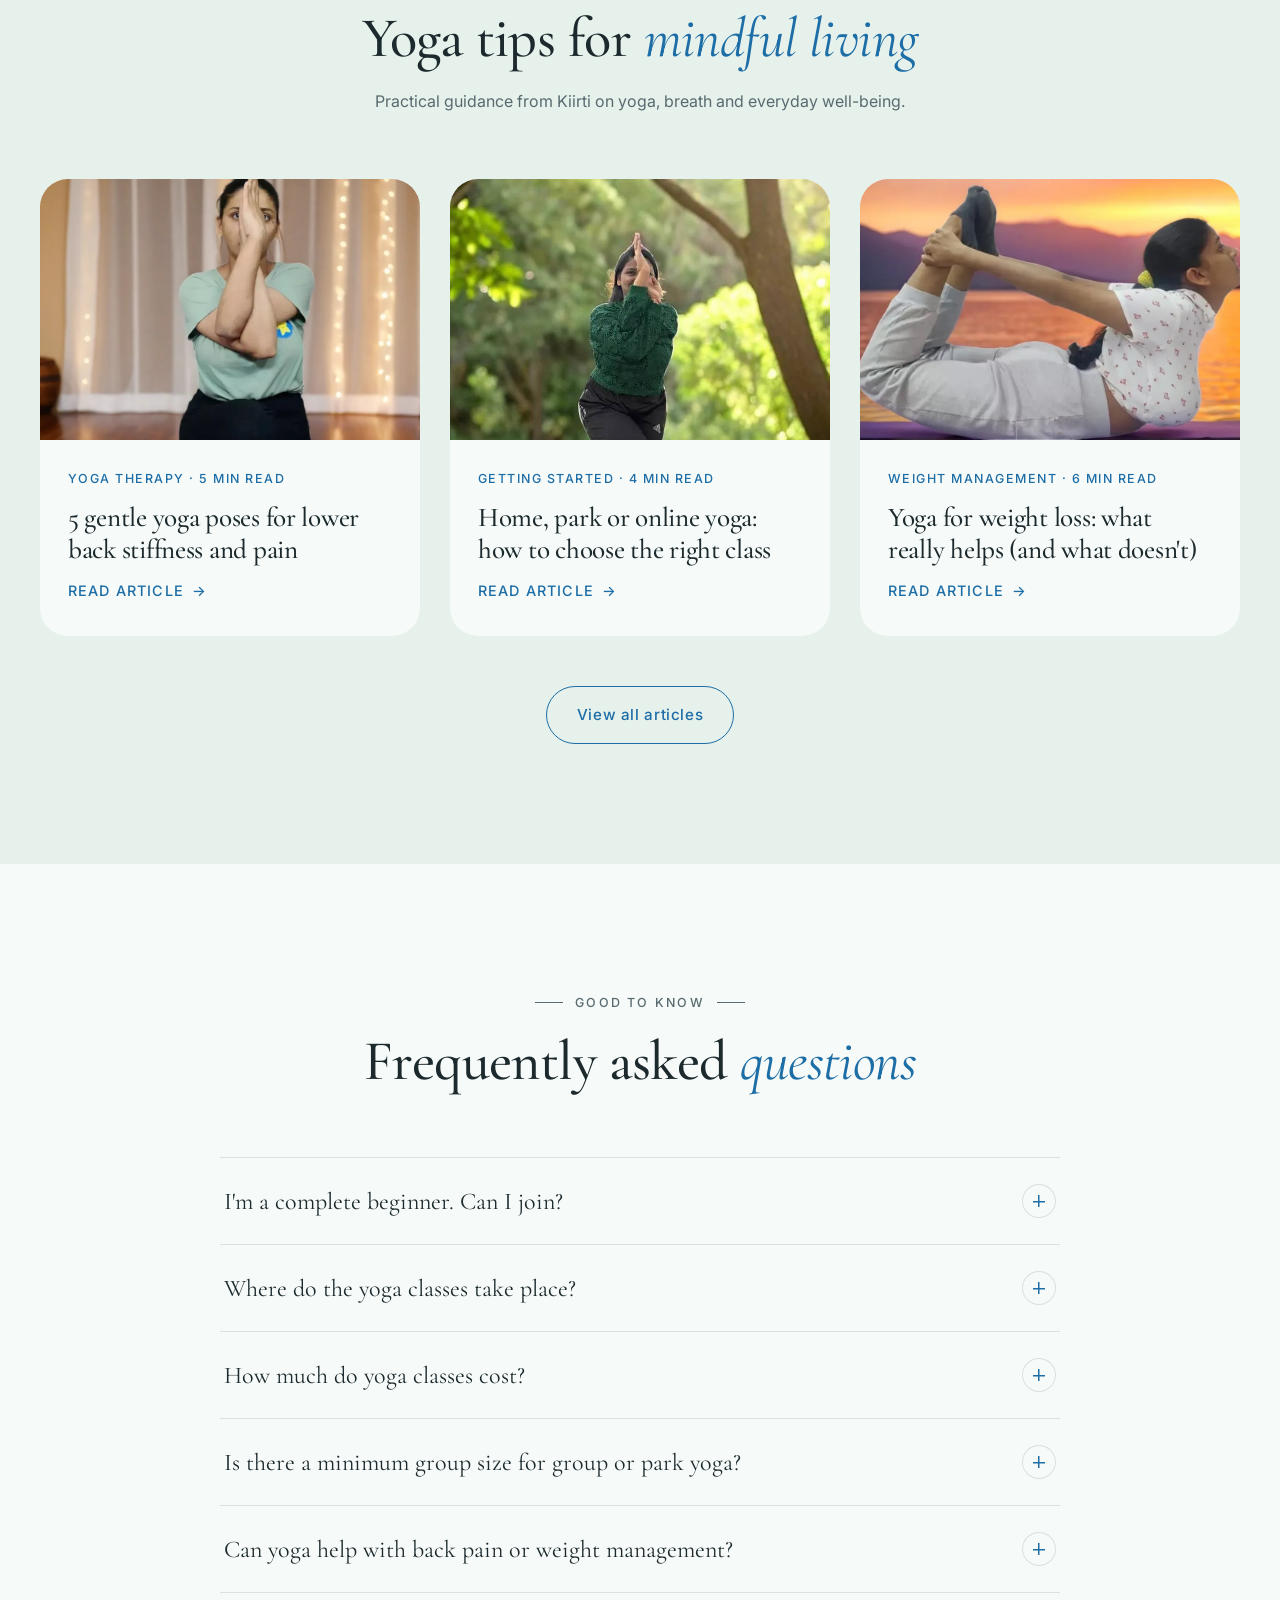
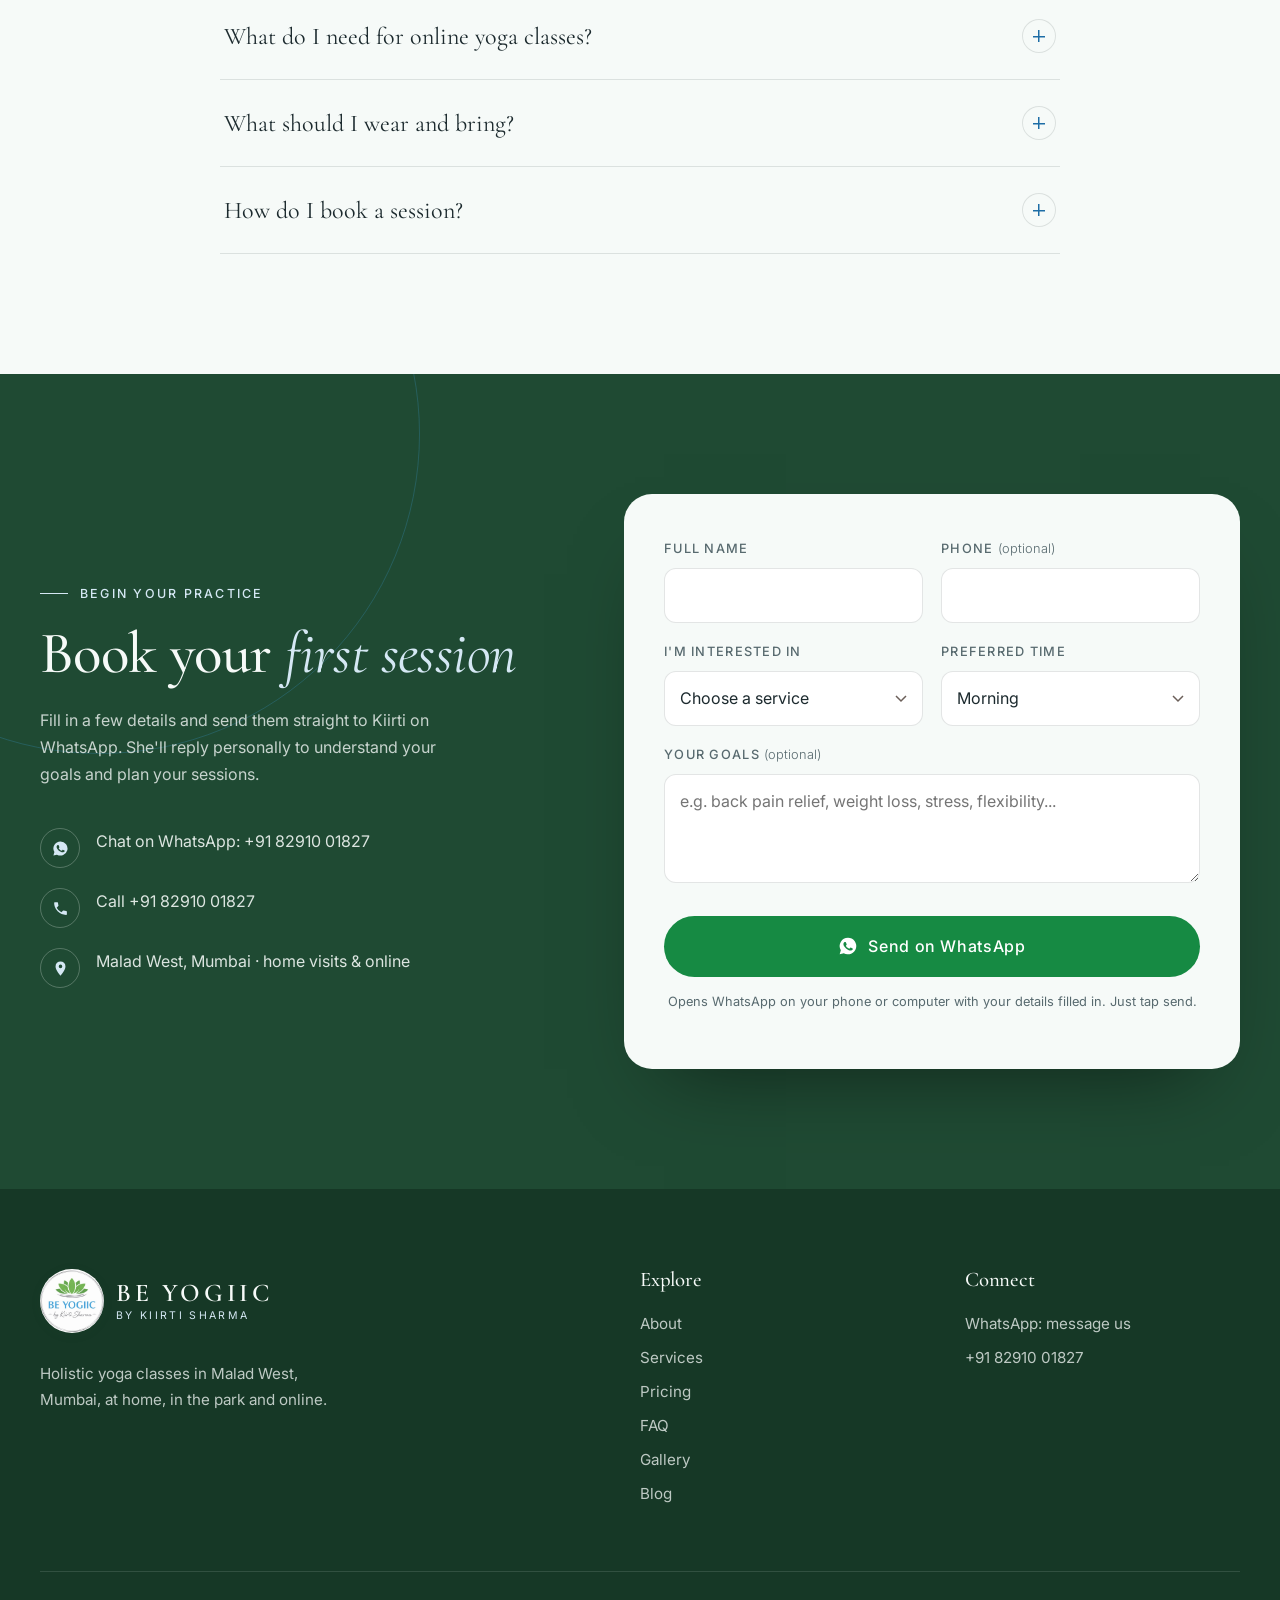
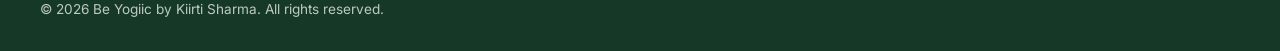
==== commit 8a93c4f2: "Keep each hero sentence on its own line "Return to your breath." no longer wraps onto two lines: eac" ====
--- a/index.html
+++ b/index.html
@@ -137,7 +137,8 @@
         <div class="hero-copy reveal">
           <h1 id="hero-title">
             <span class="eyebrow h1-kicker">Yoga classes in Malad West, Mumbai</span>
-            Return to your breath.<br><em>Return to yourself.</em>
+            <span class="h1-line">Return to your breath.</span>
+            <em class="h1-line">Return to yourself.</em>
           </h1>
           <p class="lead">Personalised yoga for body, mind and spirit with certified instructor Kiirti Sharma. Practise in the comfort of your home, under the trees in the park, or live online from anywhere.</p>
           <div class="hero-actions">
--- a/css/style.css
+++ b/css/style.css
@@ -185,7 +185,8 @@
     var(--ivory);
 }
 .hero-grid { display: grid; grid-template-columns: 1.05fr .95fr; gap: 70px; align-items: center; }
-.hero h1 { font-size: clamp(2.8rem, 5.6vw, 5rem); margin-bottom: 26px; }
+.hero h1 { font-size: clamp(2.6rem, 4.3vw, 4.1rem); margin-bottom: 26px; }
+.hero h1 .h1-line { display: block; white-space: nowrap; }
 .hero .lead { max-width: 520px; margin-bottom: 38px; }
 .hero-actions { display: flex; flex-wrap: wrap; gap: 14px; margin-bottom: 46px; }
 .hero-trust { display: flex; flex-wrap: wrap; gap: 10px 28px; font-size: 0.88rem; color: var(--muted); }
@@ -597,7 +598,7 @@
   .container { width: calc(100% - 32px); }
   .hero { padding: calc(var(--header-h) + 28px) 0 56px; }
   .hero-grid { gap: 40px; }
-  .hero h1 { font-size: 2.45rem; margin-bottom: 18px; }
+  .hero h1 { font-size: min(2.45rem, 9.4vw); margin-bottom: 18px; }
   .hero .lead { font-size: 1rem; margin-bottom: 28px; }
   .hero-actions { margin-bottom: 28px; }
   .hero-visual { width: min(84%, 320px); }
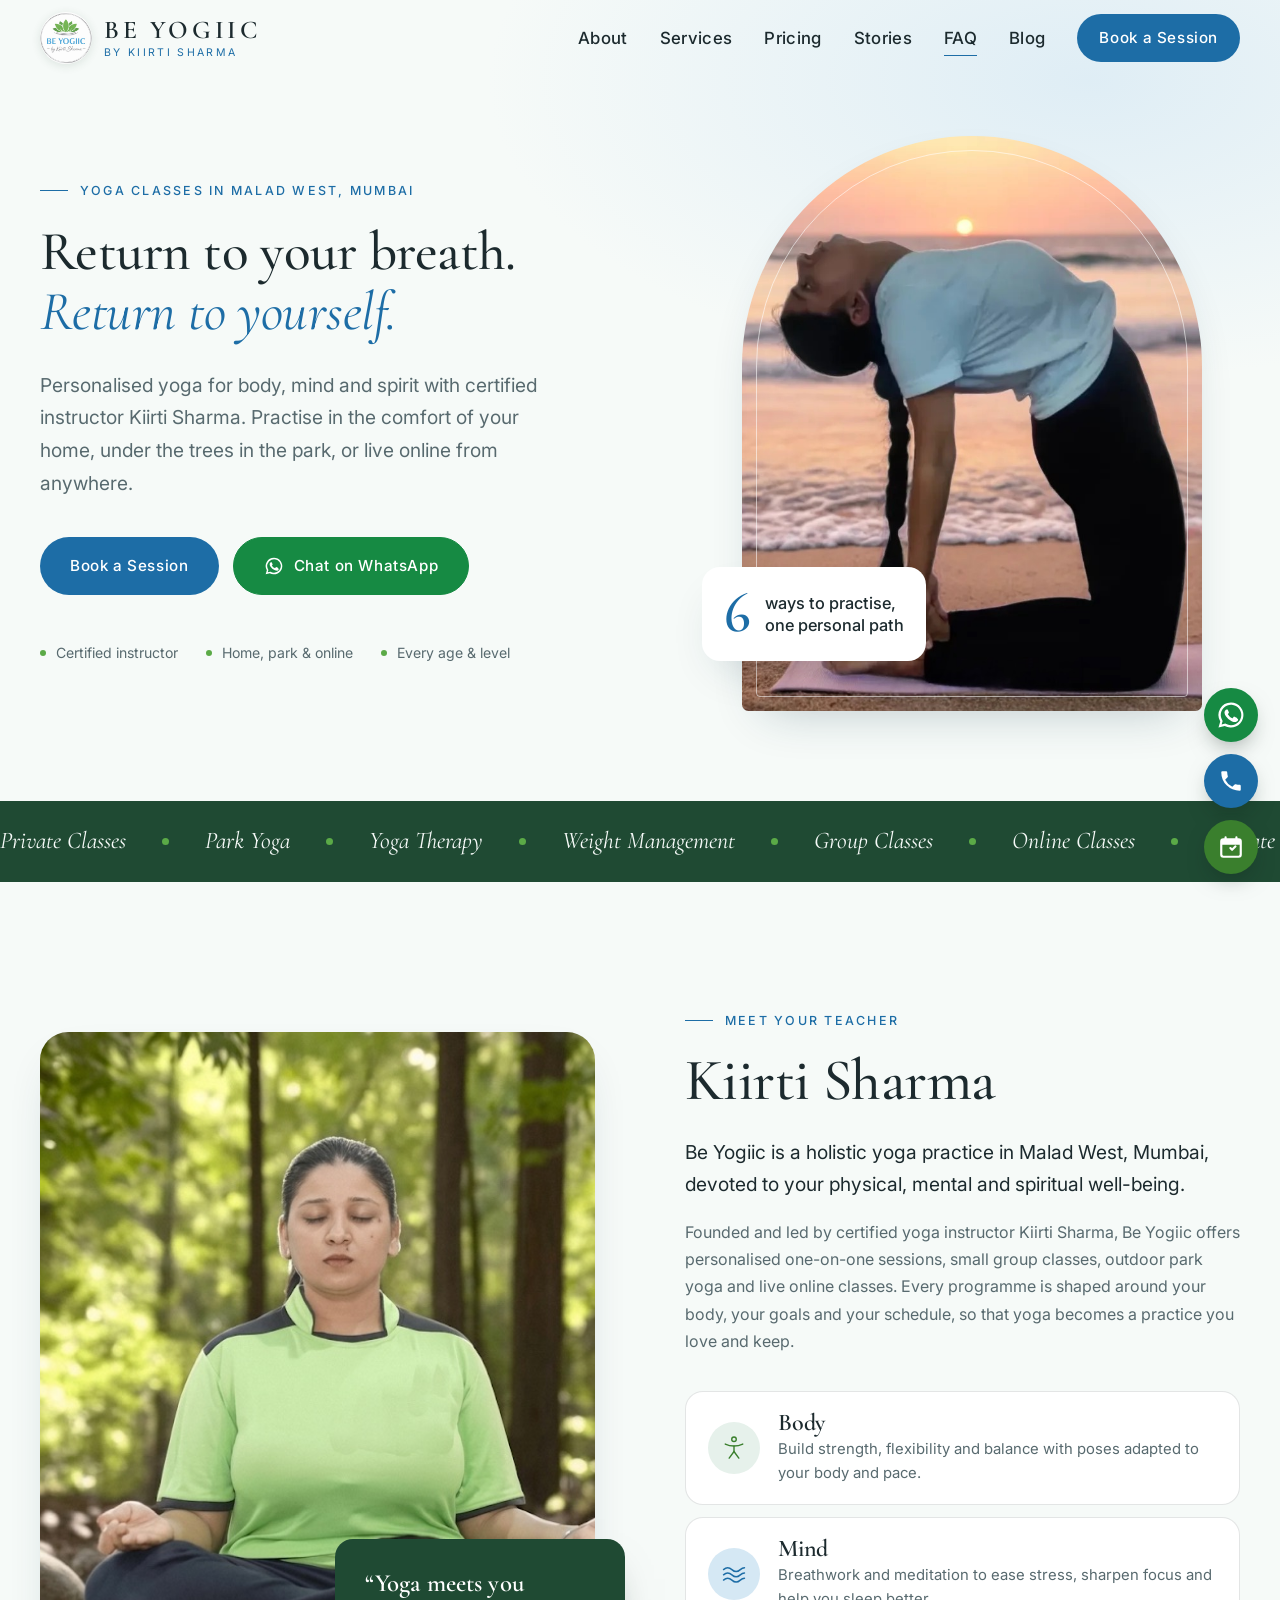
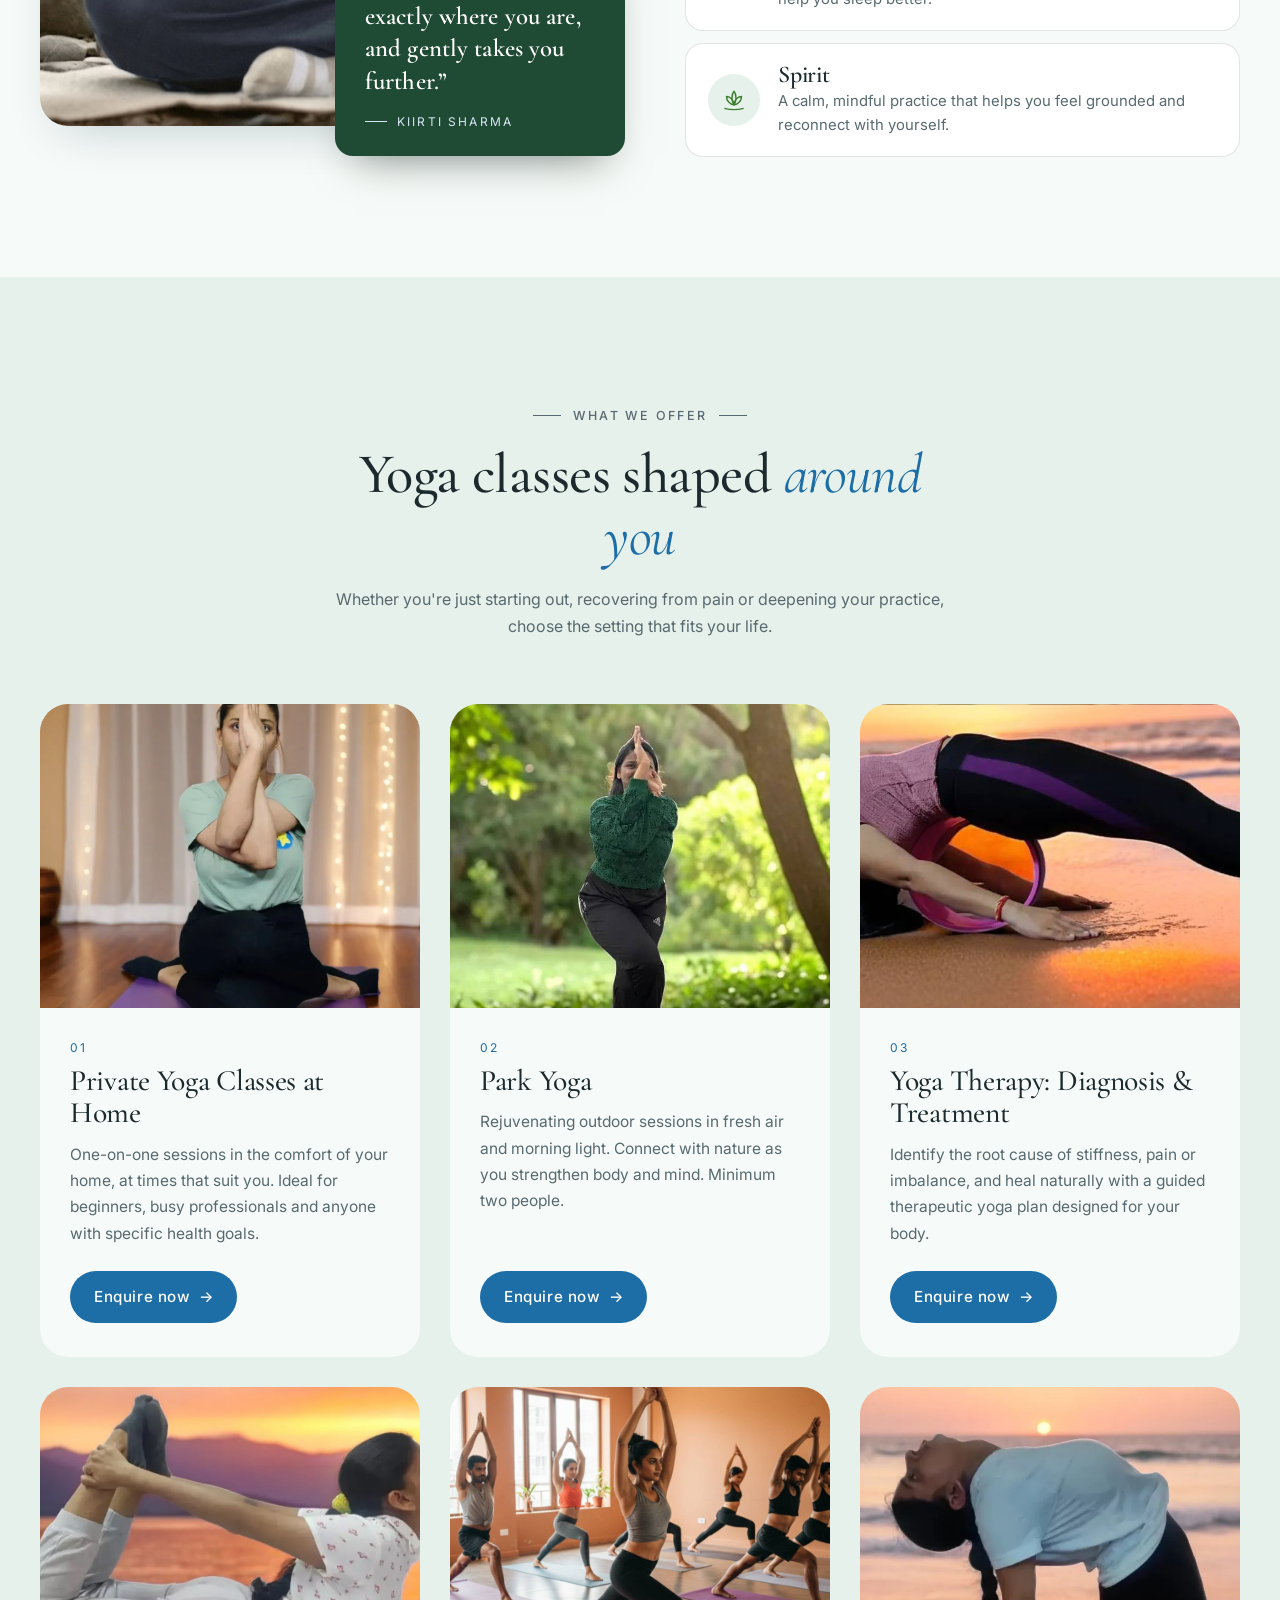
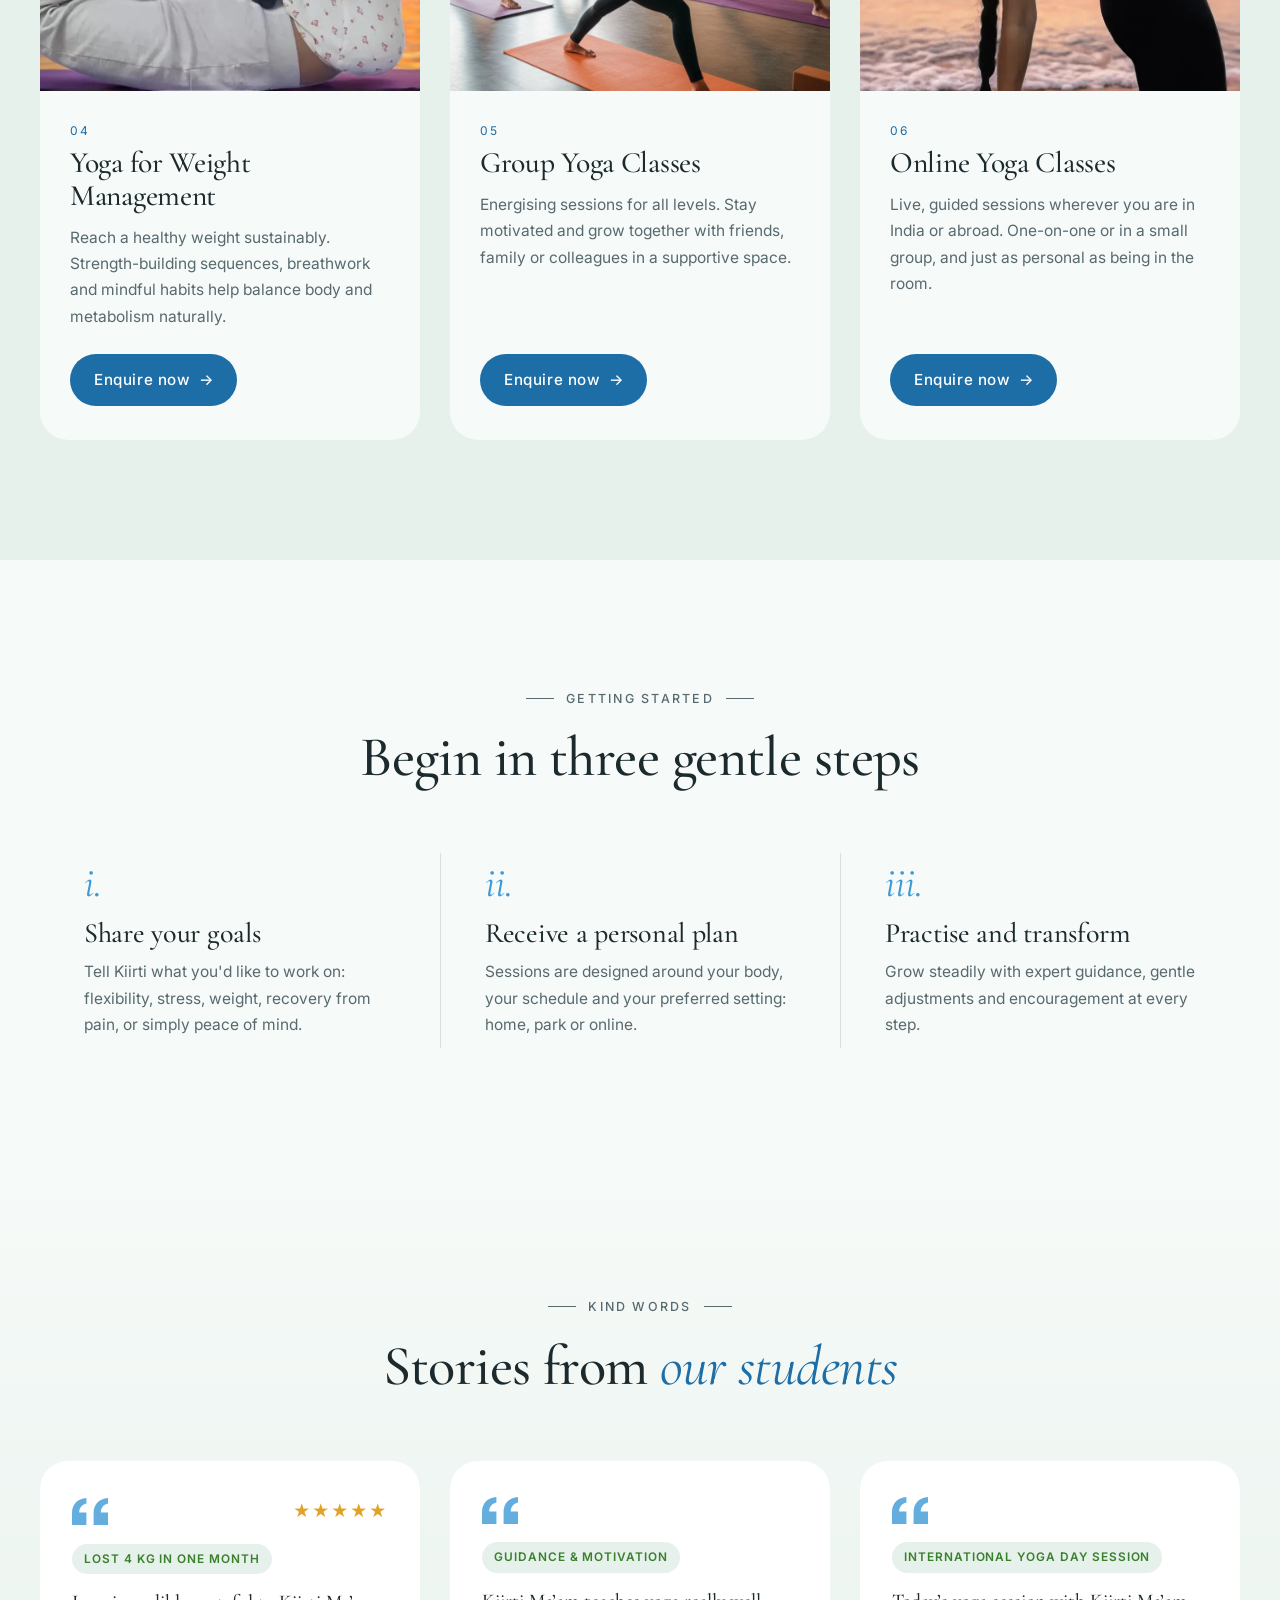
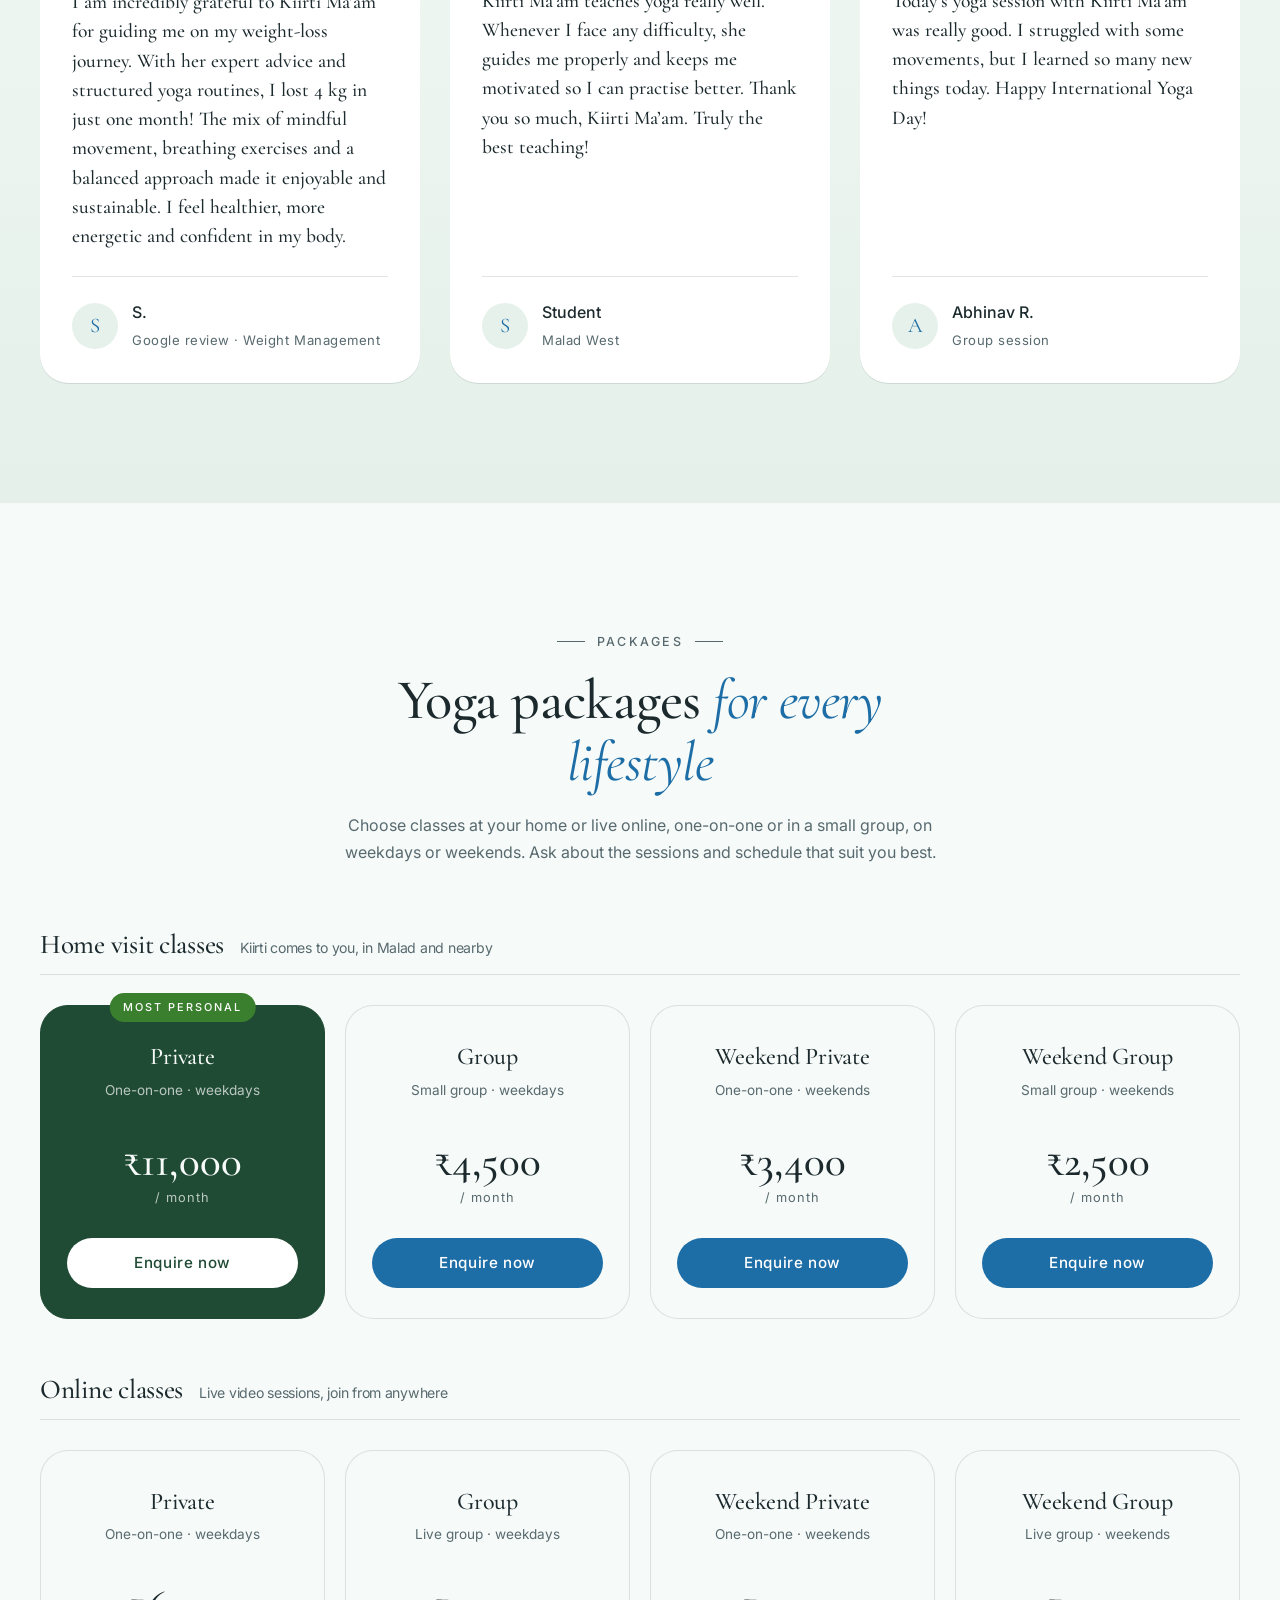
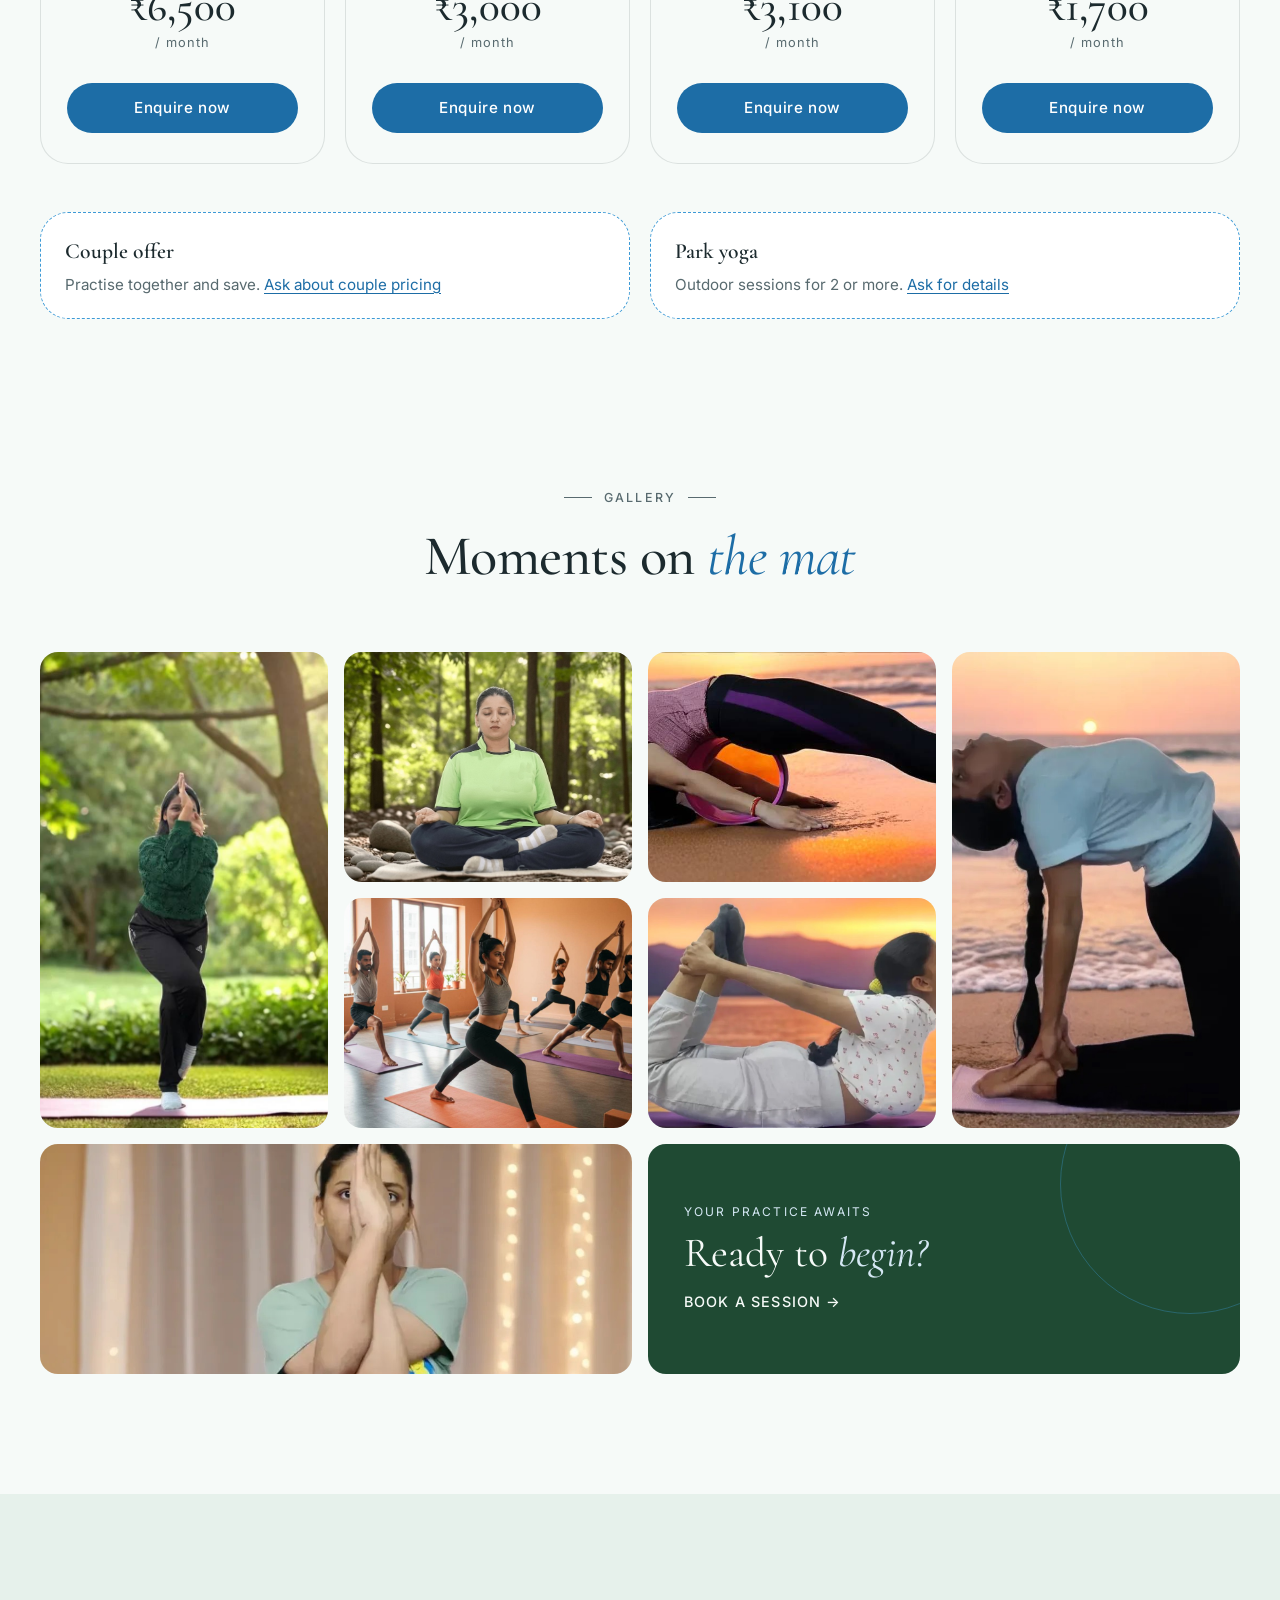
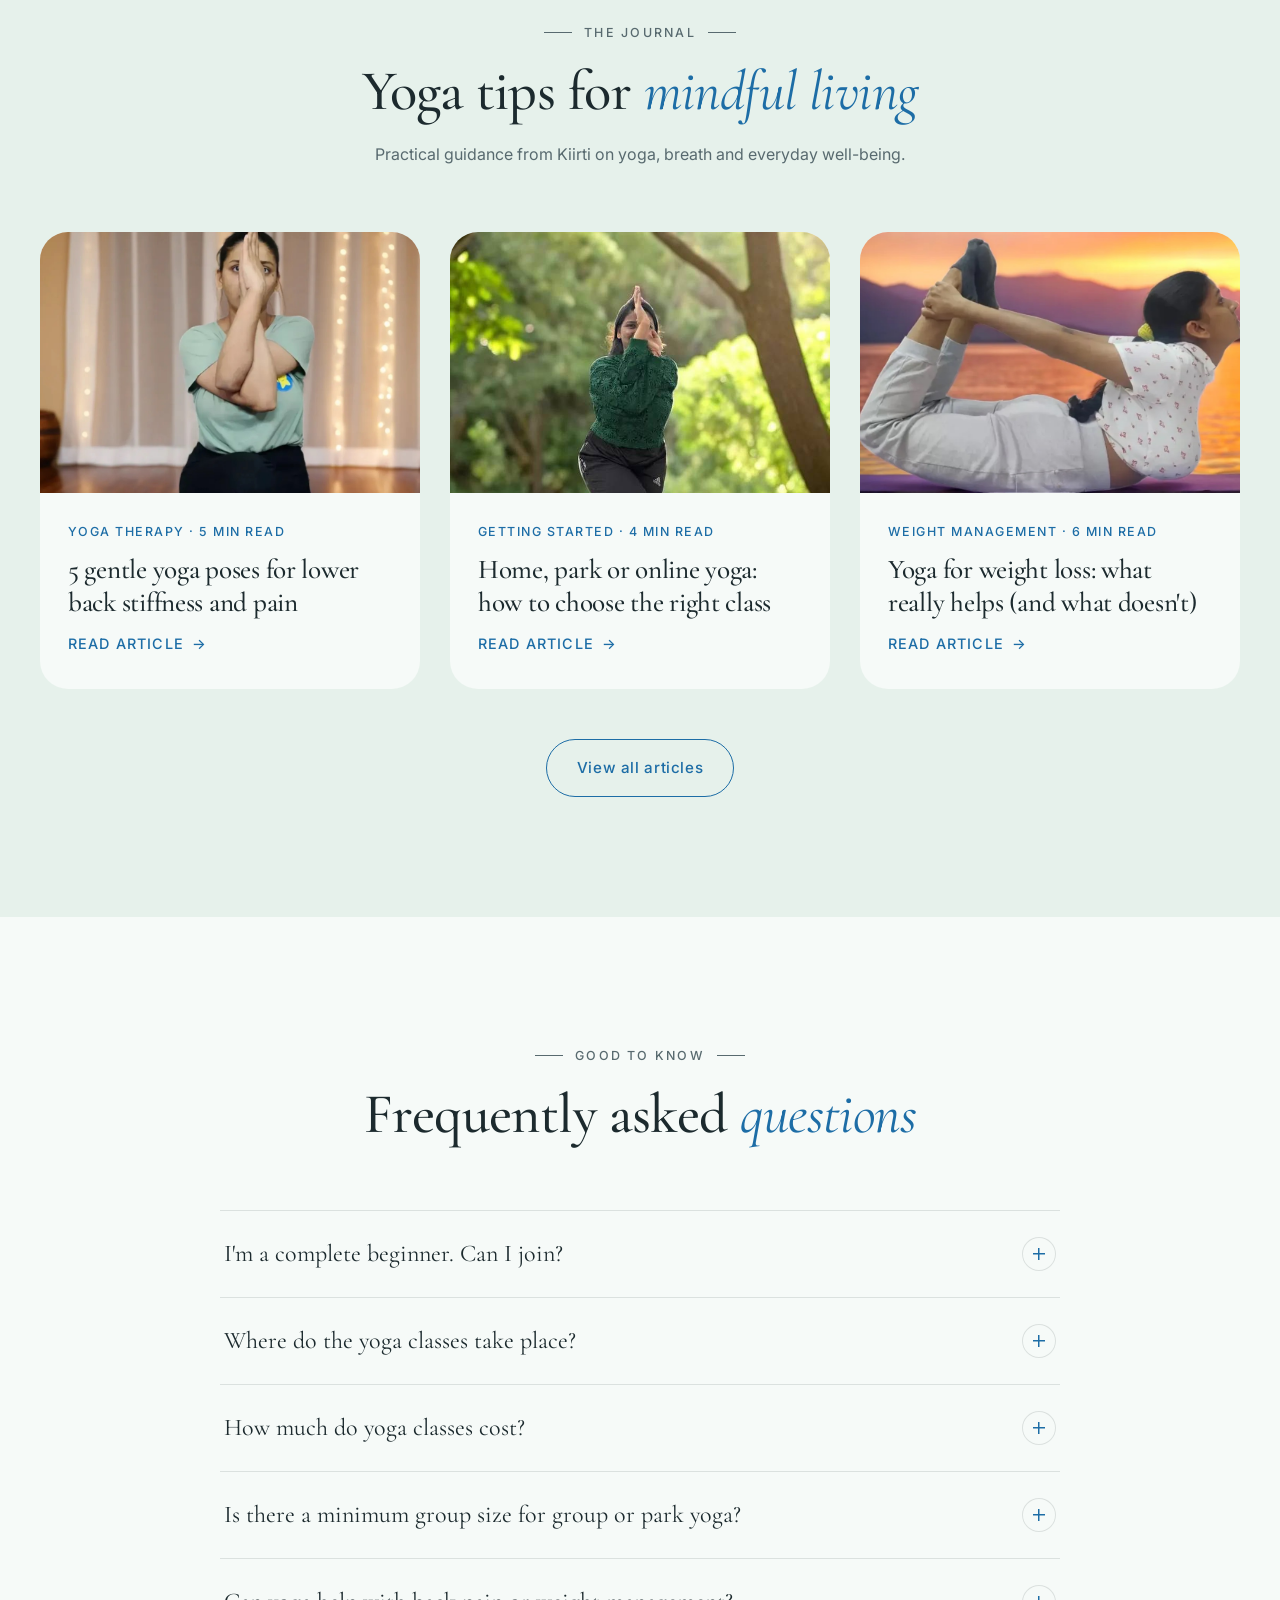
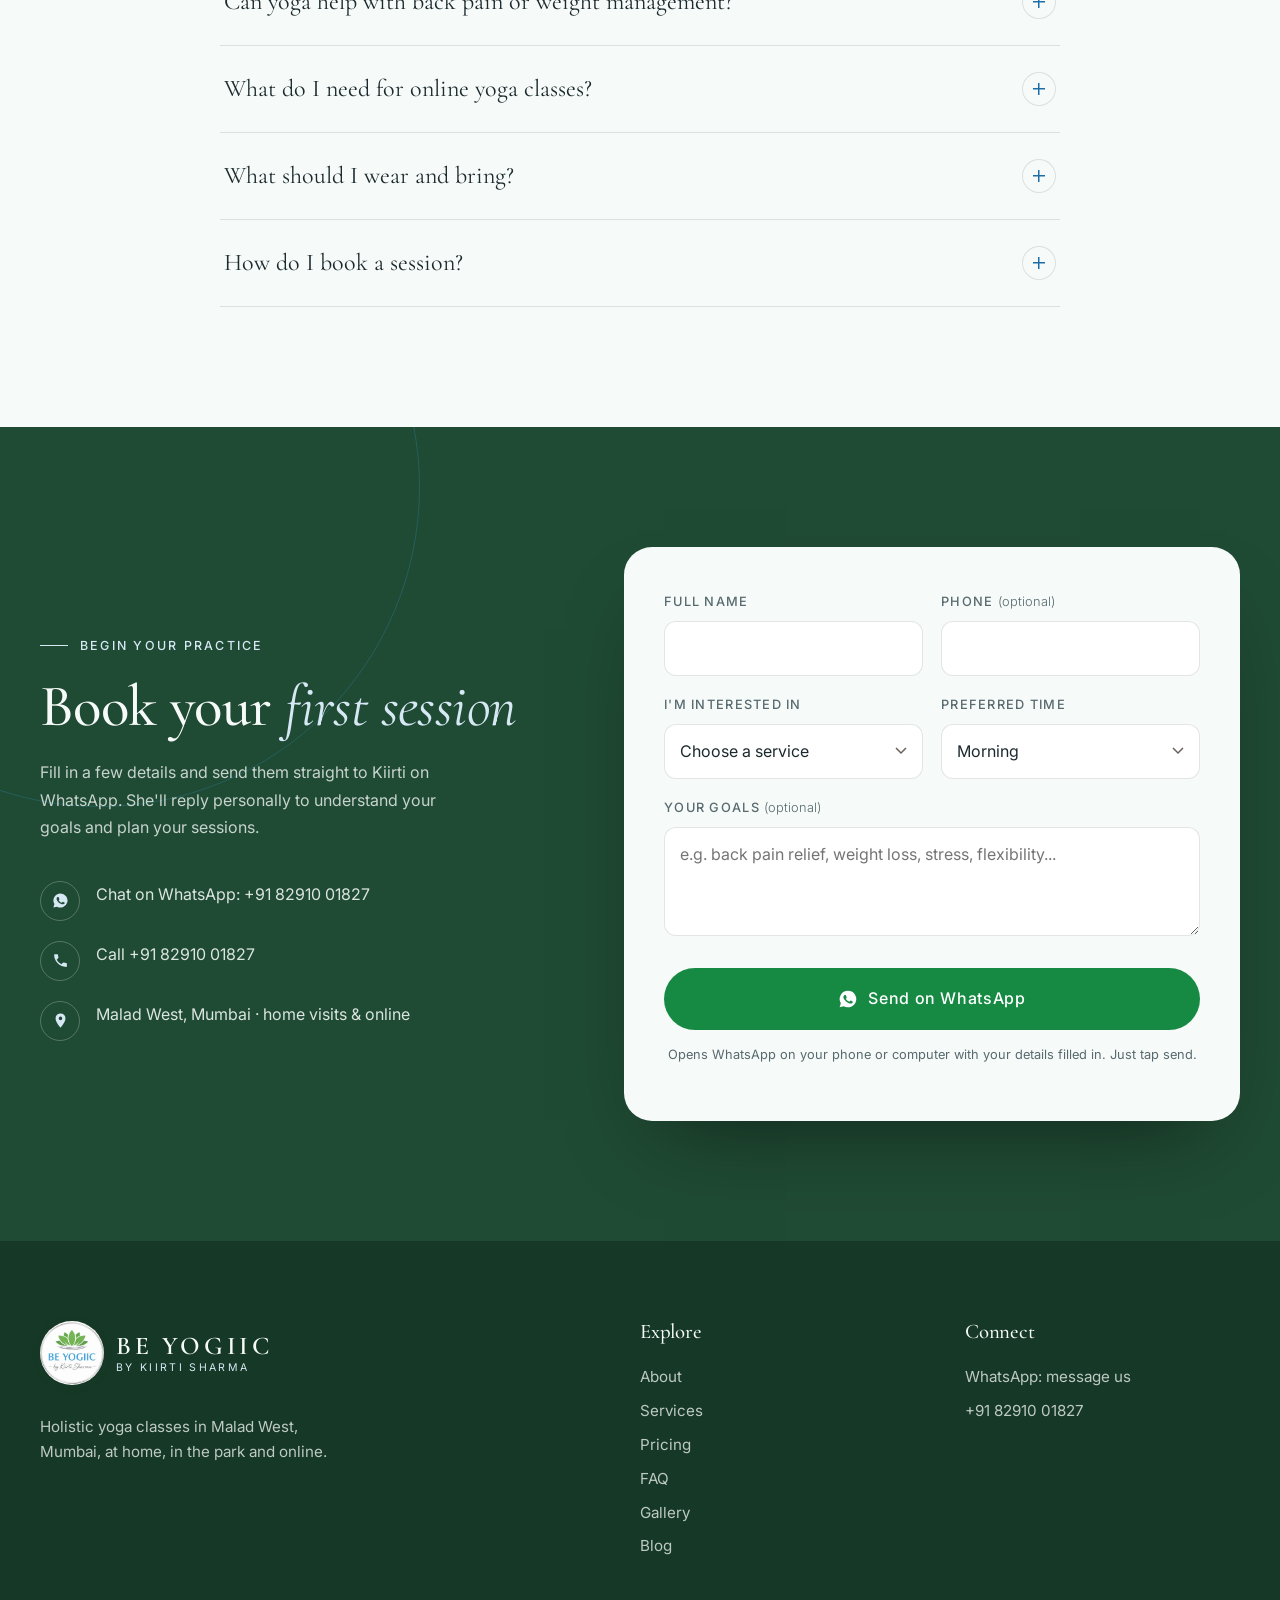
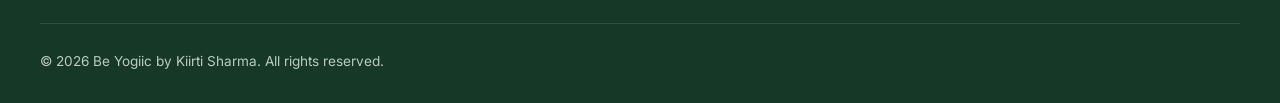
==== commit 257ead7a: "Solid Enquire buttons and a larger hero badge - Service cards: "Enquire" text links become solid "En" ====
--- a/index.html
+++ b/index.html
@@ -234,7 +234,7 @@
               <span class="service-num">01</span>
               <h3>Private Yoga Classes at Home</h3>
               <p>One-on-one sessions in the comfort of your home, at times that suit you. Ideal for beginners, busy professionals and anyone with specific health goals.</p>
-              <a href="#enquire" class="link-arrow" data-service="Private Classes">Enquire <span aria-hidden="true">&rarr;</span></a>
+              <a href="#enquire" class="btn btn-primary service-cta" data-service="Private Classes">Enquire now <span aria-hidden="true">&rarr;</span></a>
             </div>
           </article>
 
@@ -244,7 +244,7 @@
               <span class="service-num">02</span>
               <h3>Park Yoga</h3>
               <p>Rejuvenating outdoor sessions in fresh air and morning light. Connect with nature as you strengthen body and mind. Minimum two people.</p>
-              <a href="#enquire" class="link-arrow" data-service="Park Yoga">Enquire <span aria-hidden="true">&rarr;</span></a>
+              <a href="#enquire" class="btn btn-primary service-cta" data-service="Park Yoga">Enquire now <span aria-hidden="true">&rarr;</span></a>
             </div>
           </article>
 
@@ -254,7 +254,7 @@
               <span class="service-num">03</span>
               <h3>Yoga Therapy: Diagnosis &amp; Treatment</h3>
               <p>Identify the root cause of stiffness, pain or imbalance, and heal naturally with a guided therapeutic yoga plan designed for your body.</p>
-              <a href="#enquire" class="link-arrow" data-service="Yoga Diagnosis & Treatment">Enquire <span aria-hidden="true">&rarr;</span></a>
+              <a href="#enquire" class="btn btn-primary service-cta" data-service="Yoga Diagnosis & Treatment">Enquire now <span aria-hidden="true">&rarr;</span></a>
             </div>
           </article>
 
@@ -264,7 +264,7 @@
               <span class="service-num">04</span>
               <h3>Yoga for Weight Management</h3>
               <p>Reach a healthy weight sustainably. Strength-building sequences, breathwork and mindful habits help balance body and metabolism naturally.</p>
-              <a href="#enquire" class="link-arrow" data-service="Weight Management">Enquire <span aria-hidden="true">&rarr;</span></a>
+              <a href="#enquire" class="btn btn-primary service-cta" data-service="Weight Management">Enquire now <span aria-hidden="true">&rarr;</span></a>
             </div>
           </article>
 
@@ -274,7 +274,7 @@
               <span class="service-num">05</span>
               <h3>Group Yoga Classes</h3>
               <p>Energising sessions for all levels. Stay motivated and grow together with friends, family or colleagues in a supportive space.</p>
-              <a href="#enquire" class="link-arrow" data-service="Group Classes">Enquire <span aria-hidden="true">&rarr;</span></a>
+              <a href="#enquire" class="btn btn-primary service-cta" data-service="Group Classes">Enquire now <span aria-hidden="true">&rarr;</span></a>
             </div>
           </article>
 
@@ -284,7 +284,7 @@
               <span class="service-num">06</span>
               <h3>Online Yoga Classes</h3>
               <p>Live, guided sessions wherever you are in India or abroad. One-on-one or in a small group, and just as personal as being in the room.</p>
-              <a href="#enquire" class="link-arrow" data-service="Online Classes">Enquire <span aria-hidden="true">&rarr;</span></a>
+              <a href="#enquire" class="btn btn-primary service-cta" data-service="Online Classes">Enquire now <span aria-hidden="true">&rarr;</span></a>
             </div>
           </article>
         </div>
@@ -384,19 +384,19 @@
               <h4>Group</h4>
               <p class="price-meta">Small group &middot; weekdays</p>
               <p class="price"><span>₹4,500</span><small>/ month</small></p>
-              <a href="#enquire" class="btn btn-outline" data-service="Group Classes">Enquire now</a>
+              <a href="#enquire" class="btn btn-primary" data-service="Group Classes">Enquire now</a>
             </div>
             <div class="price-card reveal">
               <h4>Weekend Private</h4>
               <p class="price-meta">One-on-one &middot; weekends</p>
               <p class="price"><span>₹3,400</span><small>/ month</small></p>
-              <a href="#enquire" class="btn btn-outline" data-service="Private Classes">Enquire now</a>
+              <a href="#enquire" class="btn btn-primary" data-service="Private Classes">Enquire now</a>
             </div>
             <div class="price-card reveal">
               <h4>Weekend Group</h4>
               <p class="price-meta">Small group &middot; weekends</p>
               <p class="price"><span>₹2,500</span><small>/ month</small></p>
-              <a href="#enquire" class="btn btn-outline" data-service="Group Classes">Enquire now</a>
+              <a href="#enquire" class="btn btn-primary" data-service="Group Classes">Enquire now</a>
             </div>
           </div>
         </div>
@@ -408,25 +408,25 @@
               <h4>Private</h4>
               <p class="price-meta">One-on-one &middot; weekdays</p>
               <p class="price"><span>₹6,500</span><small>/ month</small></p>
-              <a href="#enquire" class="btn btn-outline" data-service="Online Classes">Enquire now</a>
+              <a href="#enquire" class="btn btn-primary" data-service="Online Classes">Enquire now</a>
             </div>
             <div class="price-card reveal">
               <h4>Group</h4>
               <p class="price-meta">Live group &middot; weekdays</p>
               <p class="price"><span>₹3,000</span><small>/ month</small></p>
-              <a href="#enquire" class="btn btn-outline" data-service="Online Classes">Enquire now</a>
+              <a href="#enquire" class="btn btn-primary" data-service="Online Classes">Enquire now</a>
             </div>
             <div class="price-card reveal">
               <h4>Weekend Private</h4>
               <p class="price-meta">One-on-one &middot; weekends</p>
               <p class="price"><span>₹3,100</span><small>/ month</small></p>
-              <a href="#enquire" class="btn btn-outline" data-service="Online Classes">Enquire now</a>
+              <a href="#enquire" class="btn btn-primary" data-service="Online Classes">Enquire now</a>
             </div>
             <div class="price-card reveal">
               <h4>Weekend Group</h4>
               <p class="price-meta">Live group &middot; weekends</p>
               <p class="price"><span>₹1,700</span><small>/ month</small></p>
-              <a href="#enquire" class="btn btn-outline" data-service="Online Classes">Enquire now</a>
+              <a href="#enquire" class="btn btn-primary" data-service="Online Classes">Enquire now</a>
             </div>
           </div>
         </div>
--- a/css/style.css
+++ b/css/style.css
@@ -222,8 +222,8 @@
   box-shadow: var(--shadow);
   display: flex; align-items: center; gap: 14px;
 }
-.badge-num { font-family: var(--serif); font-size: 2.8rem; line-height: 1; color: var(--rose-deep); }
-.badge-text { font-size: 0.82rem; line-height: 1.35; color: var(--muted); }
+.badge-num { font-family: var(--serif); font-size: 3.6rem; font-weight: 600; line-height: 1; color: var(--rose-deep); }
+.badge-text { font-size: 1.02rem; font-weight: 500; line-height: 1.35; color: var(--ink); }
 
 /* ---------- Strip ---------- */
 .strip { background: var(--forest); color: var(--ivory); overflow: hidden; padding: 20px 0; }
@@ -295,7 +295,10 @@
 .service-body { padding: 30px 30px 34px; display: flex; flex-direction: column; flex: 1; }
 .service-num { font-size: 0.75rem; letter-spacing: 0.2em; color: var(--rose-deep); }
 .service-body h3 { font-size: 1.85rem; margin: 6px 0 12px; }
-.service-body p { color: var(--muted); font-size: 0.97rem; margin-bottom: 22px; flex: 1; }
+.service-body p { color: var(--muted); font-size: 0.97rem; margin-bottom: 24px; flex: 1; }
+.service-cta { align-self: flex-start; display: inline-flex; align-items: center; gap: 8px; padding: 13px 24px; }
+.service-cta span { transition: transform .3s var(--ease); }
+.service-cta:hover span { transform: translateX(4px); }
 
 /* ---------- Steps ---------- */
 .steps-list { display: grid; grid-template-columns: repeat(3, 1fr); gap: 0; counter-reset: s; }
@@ -616,8 +619,9 @@
   .qa-wa svg { width: 26px; height: 26px; }
   .qa-label { display: none; }
   .hero-actions .btn { flex: 1 1 100%; }
-  .badge-num { font-size: 2.2rem; }
-  .hero-badge { padding: 14px 16px; }
+  .badge-num { font-size: 2.8rem; }
+  .badge-text { font-size: 0.92rem; }
+  .hero-badge { padding: 14px 18px; gap: 12px; }
 
   .pillars { grid-template-columns: 1fr; gap: 12px; }
   .pillar { gap: 16px; align-items: start; padding: 18px; }
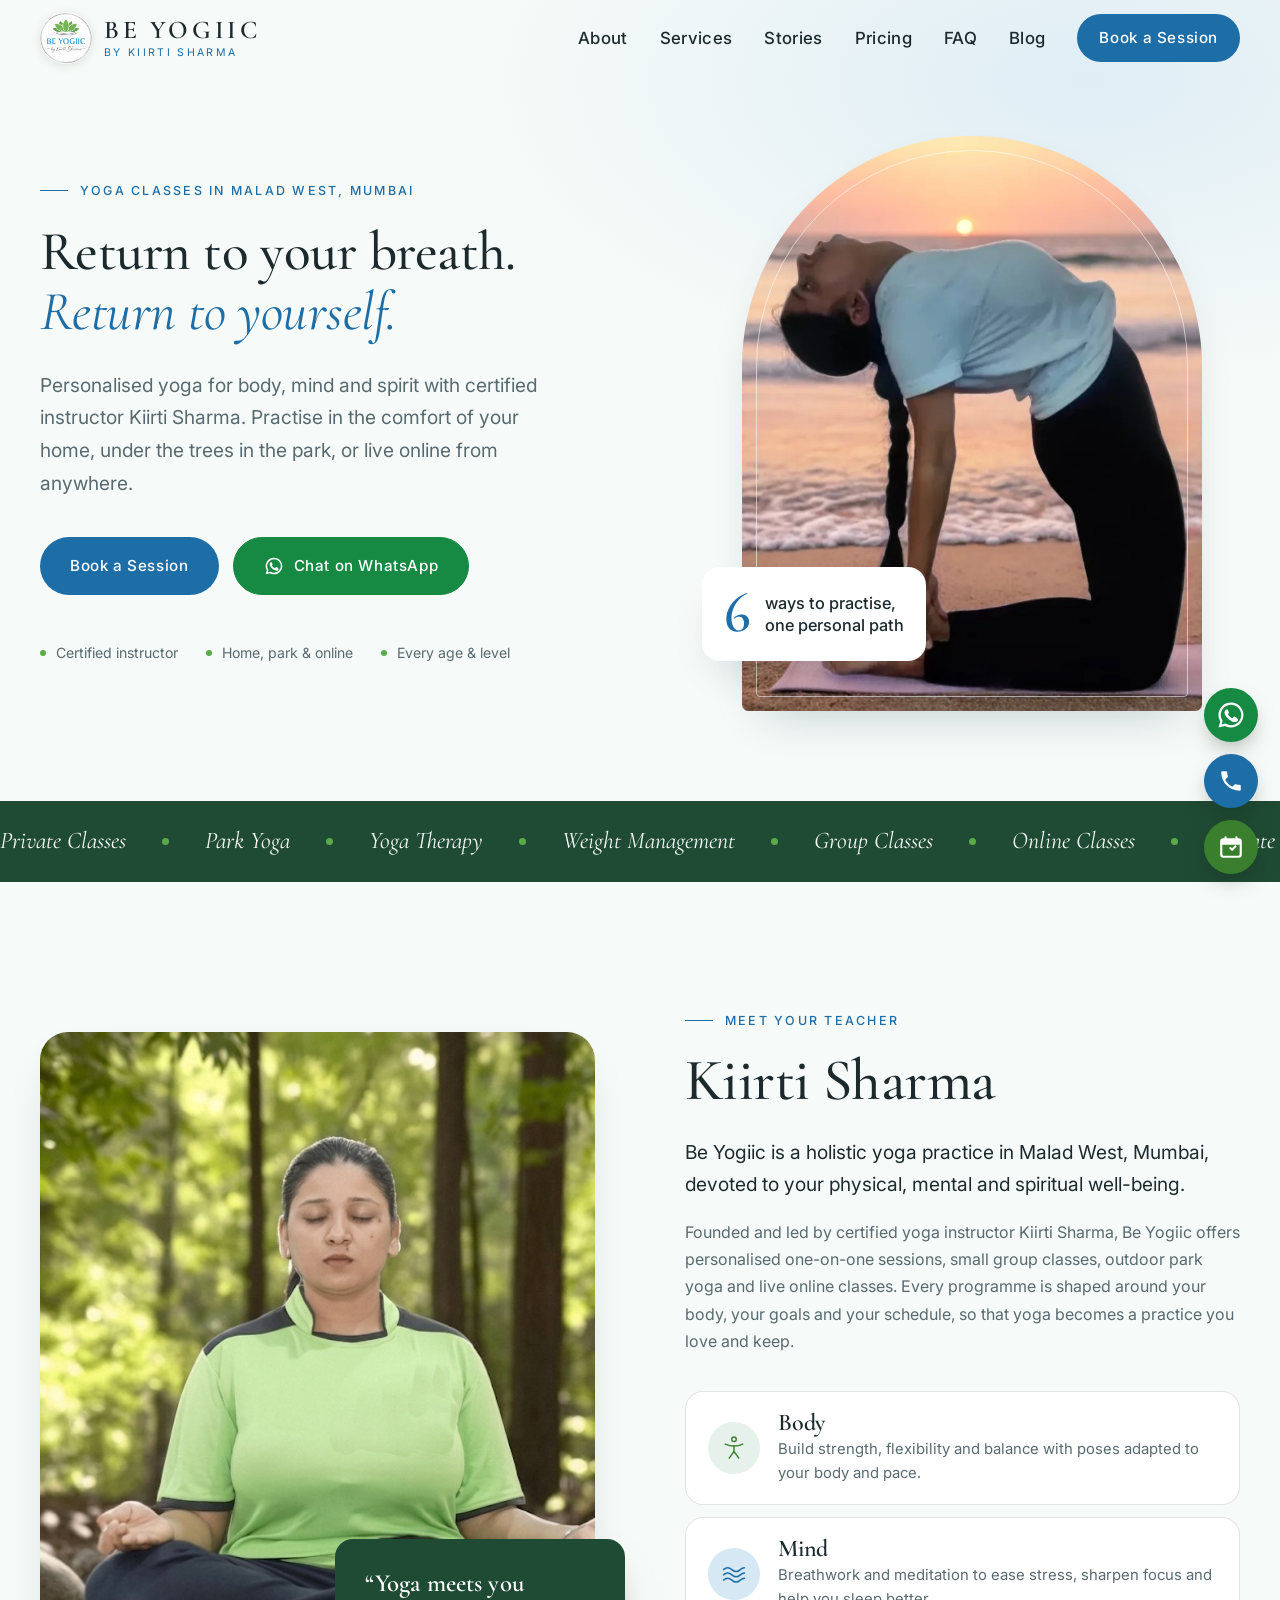
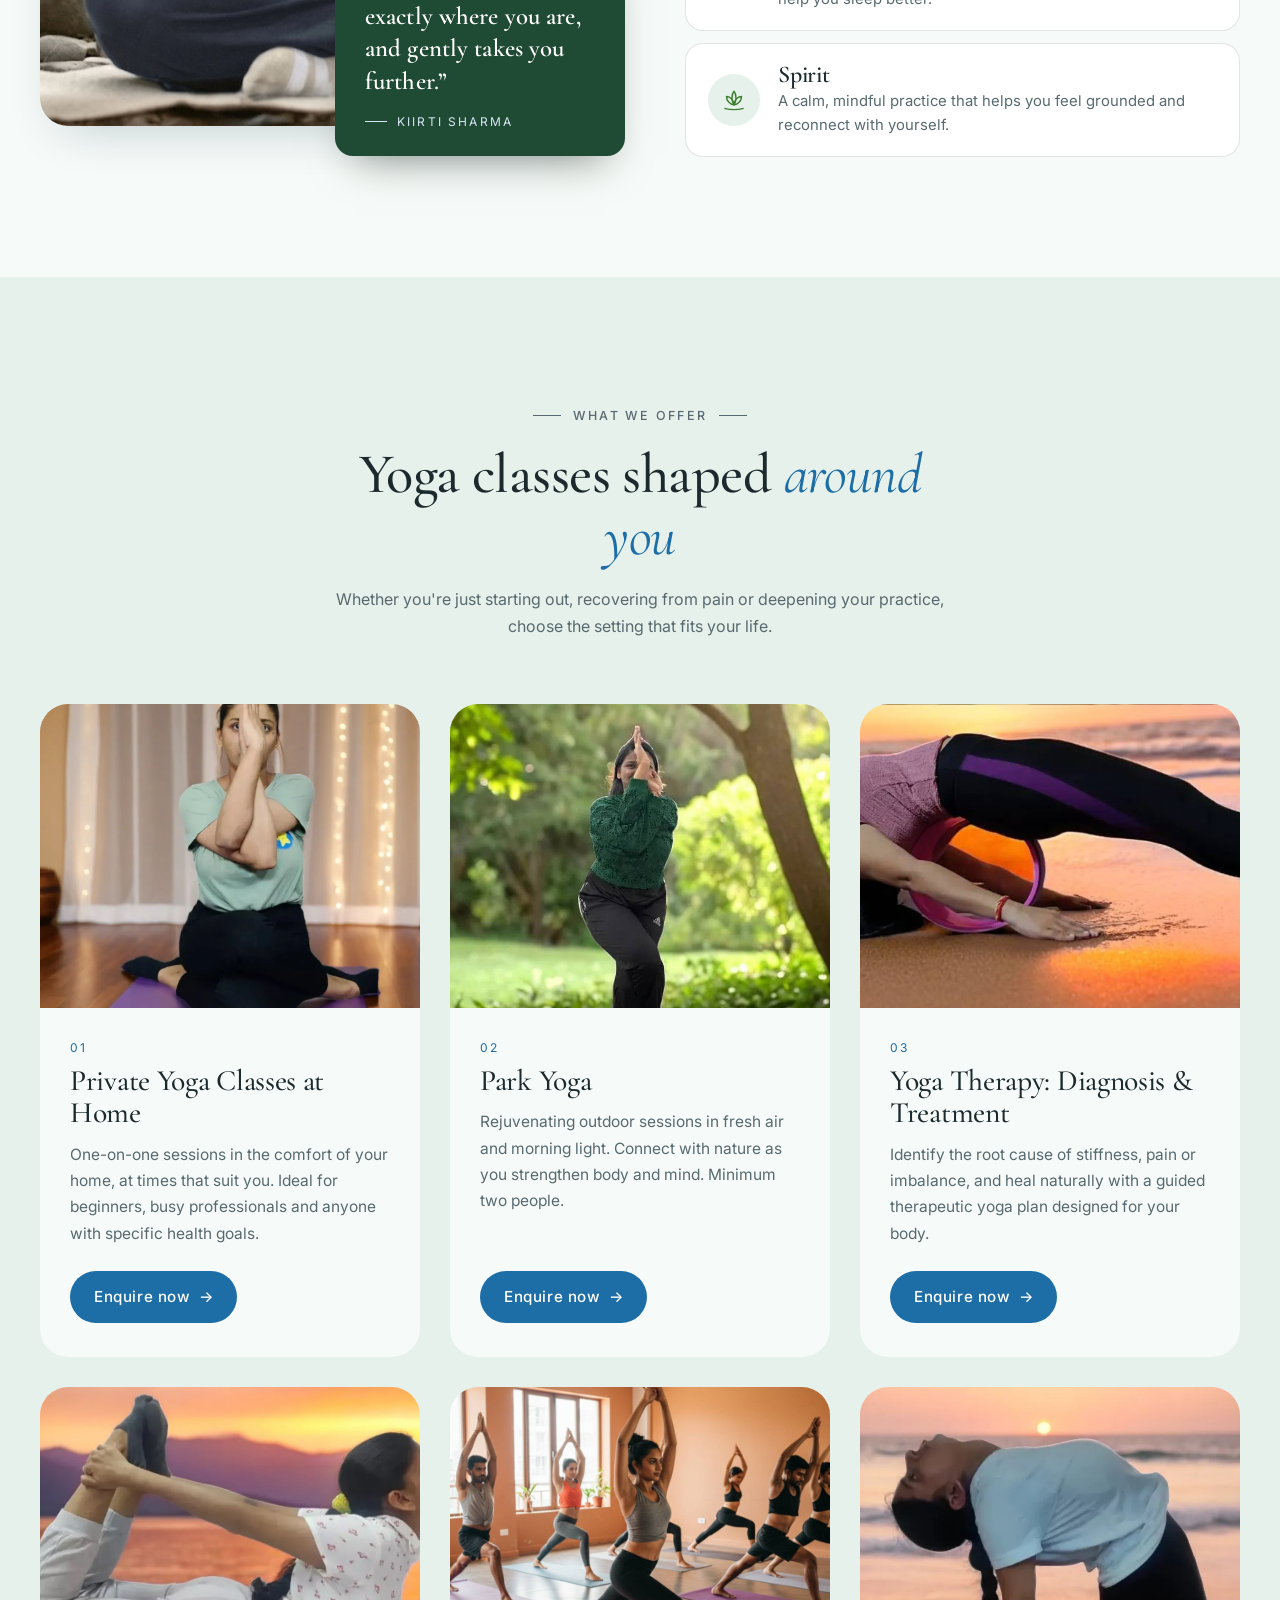
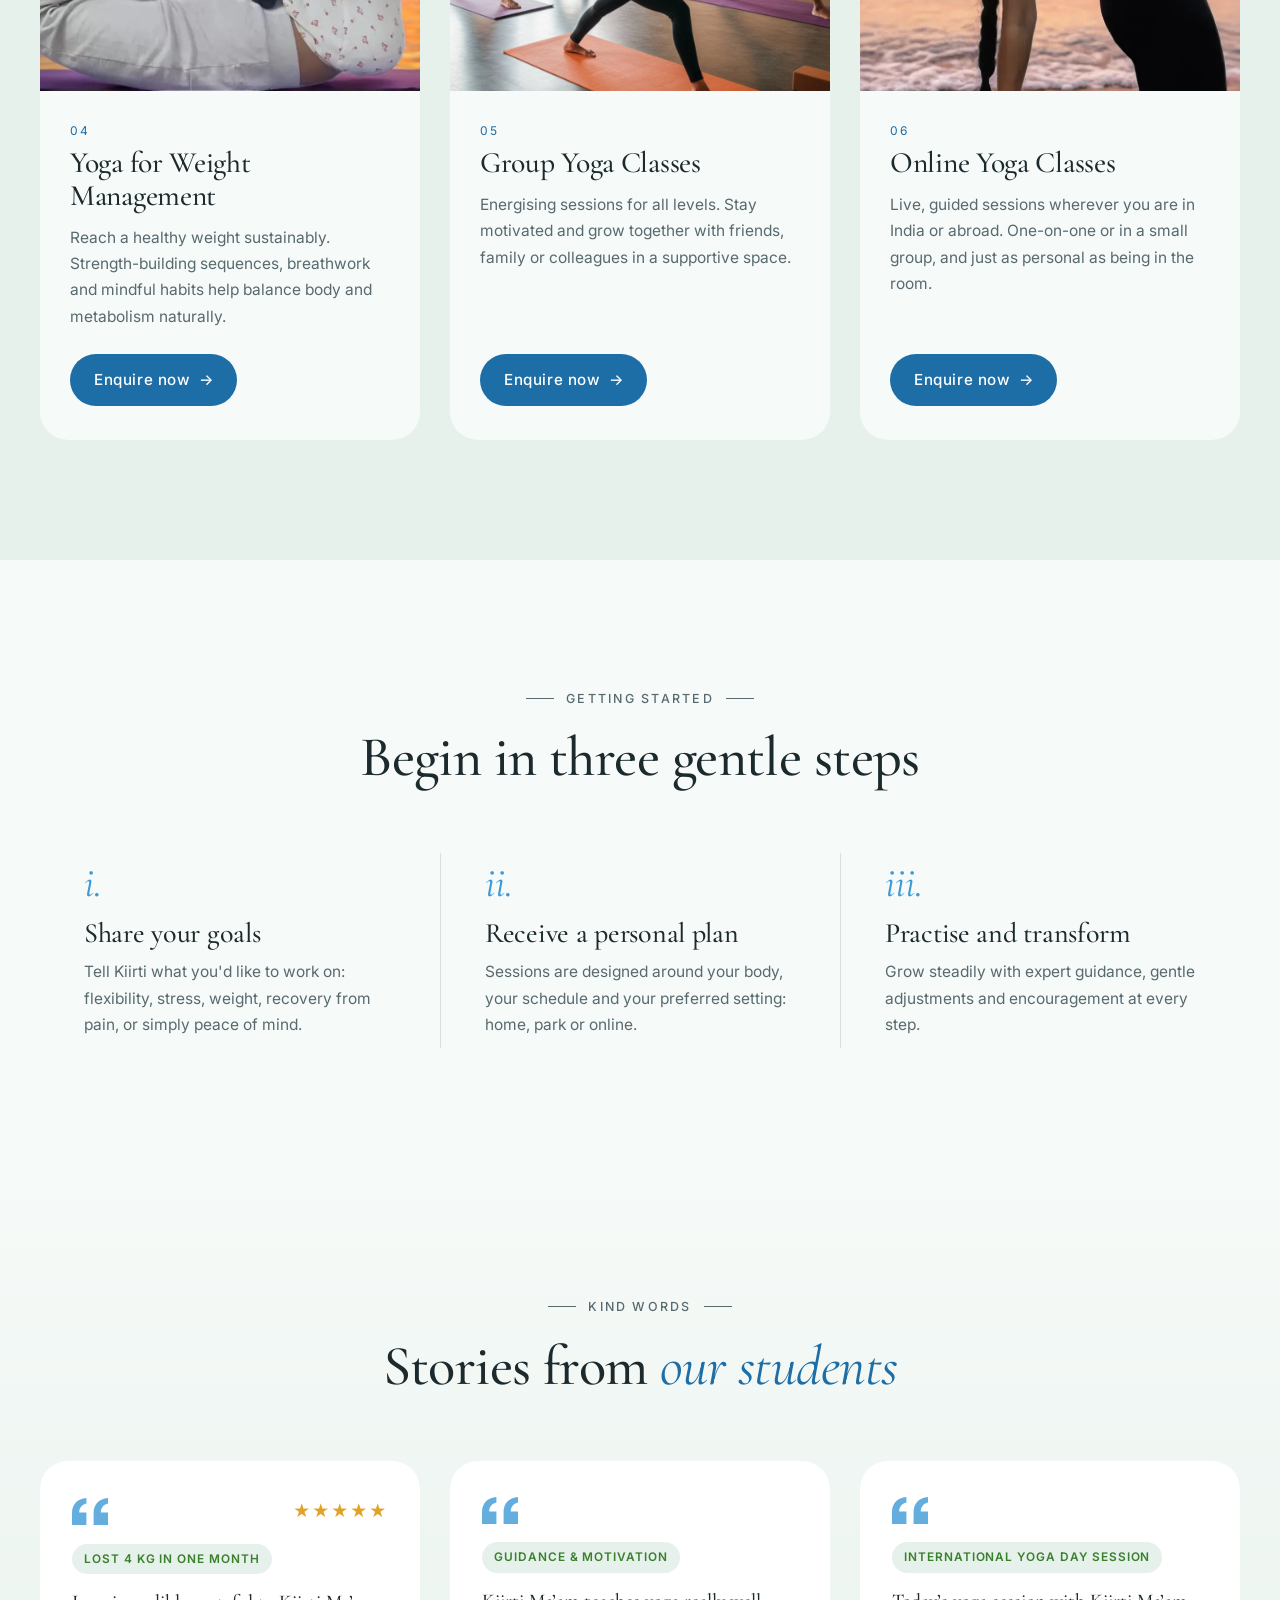
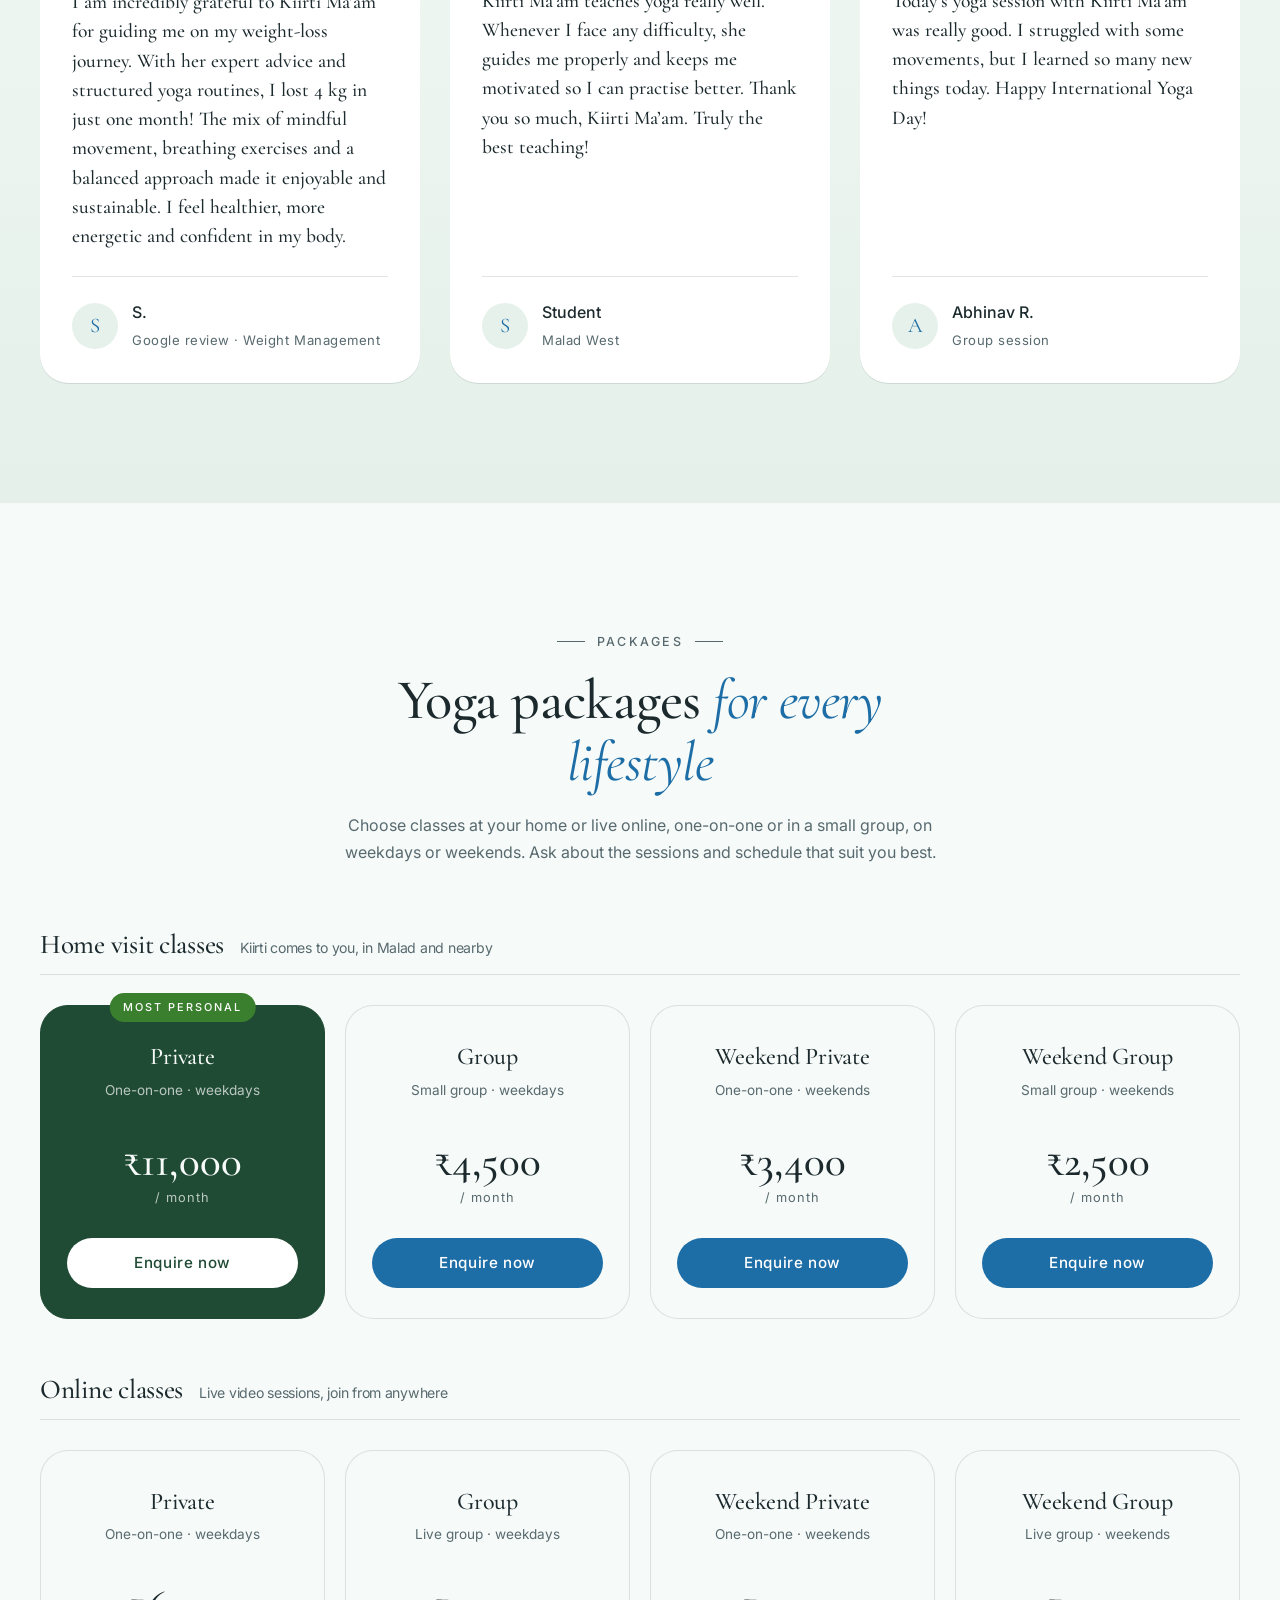
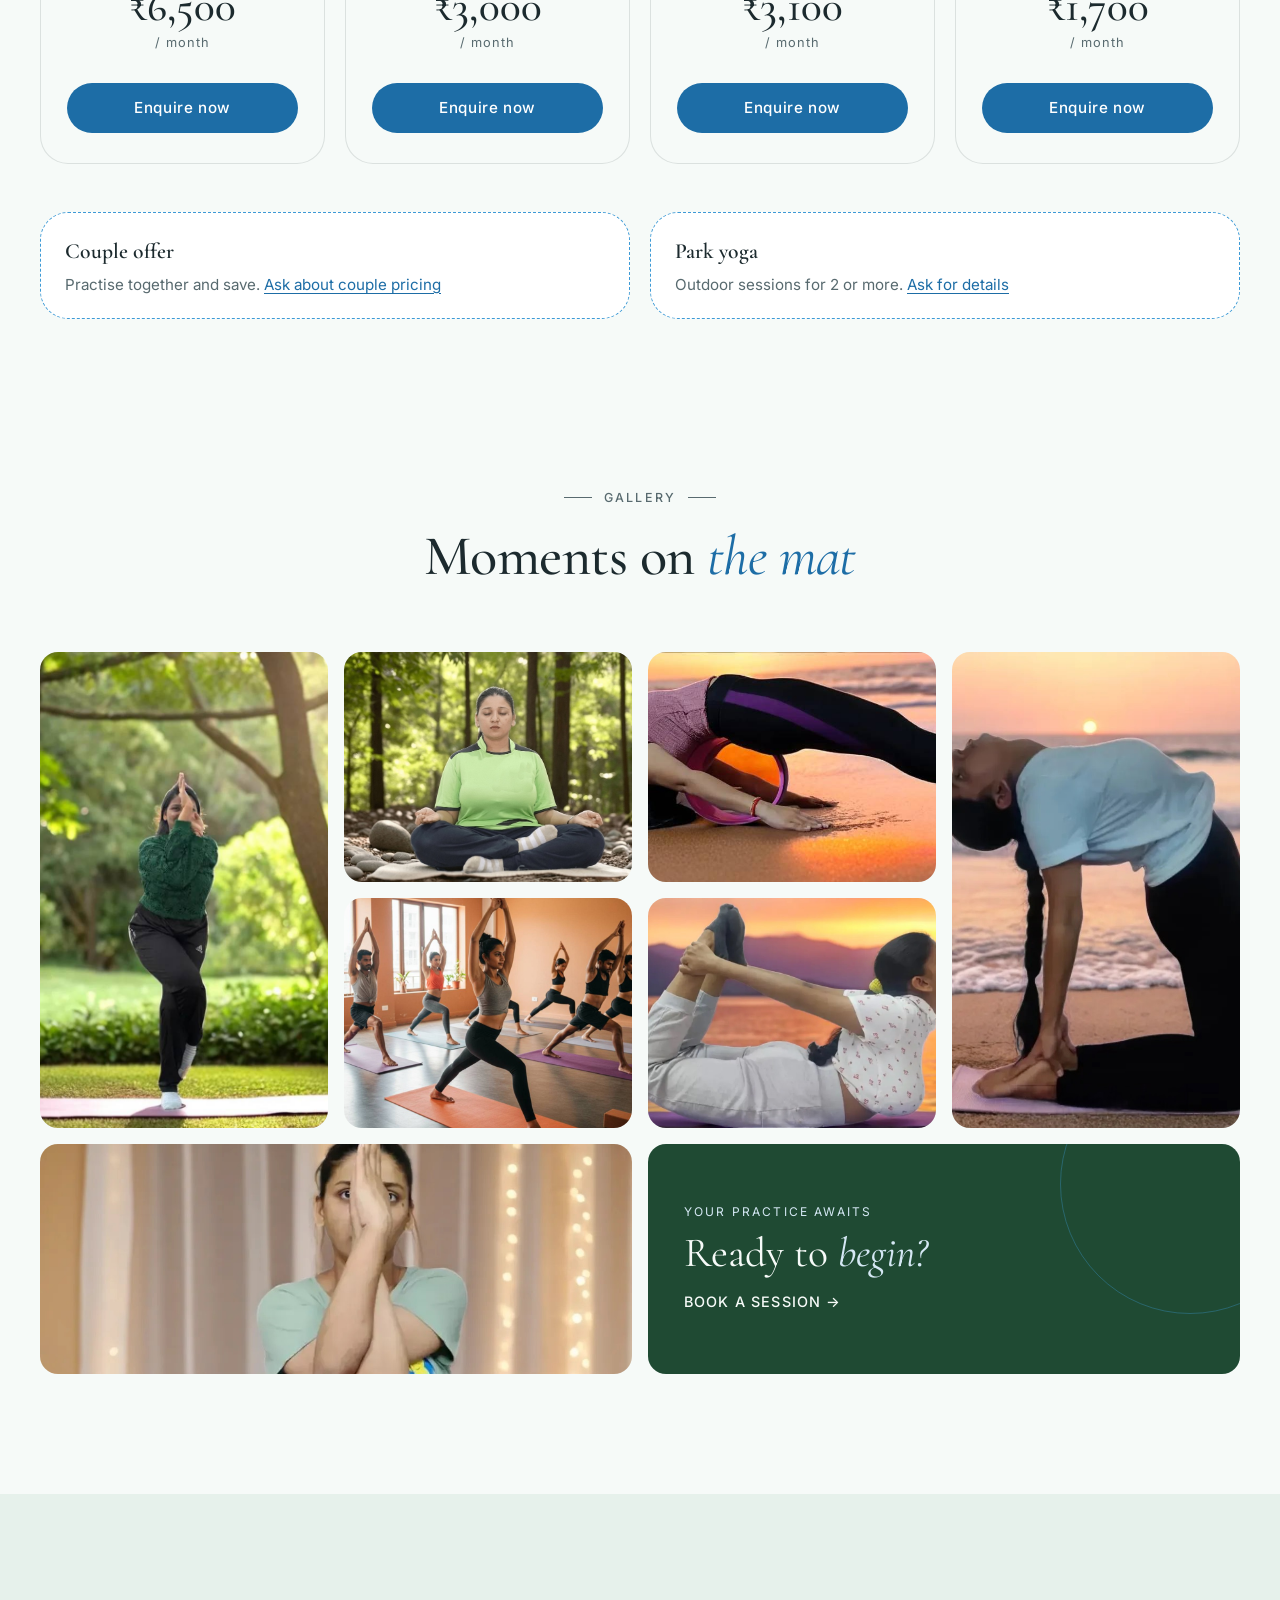
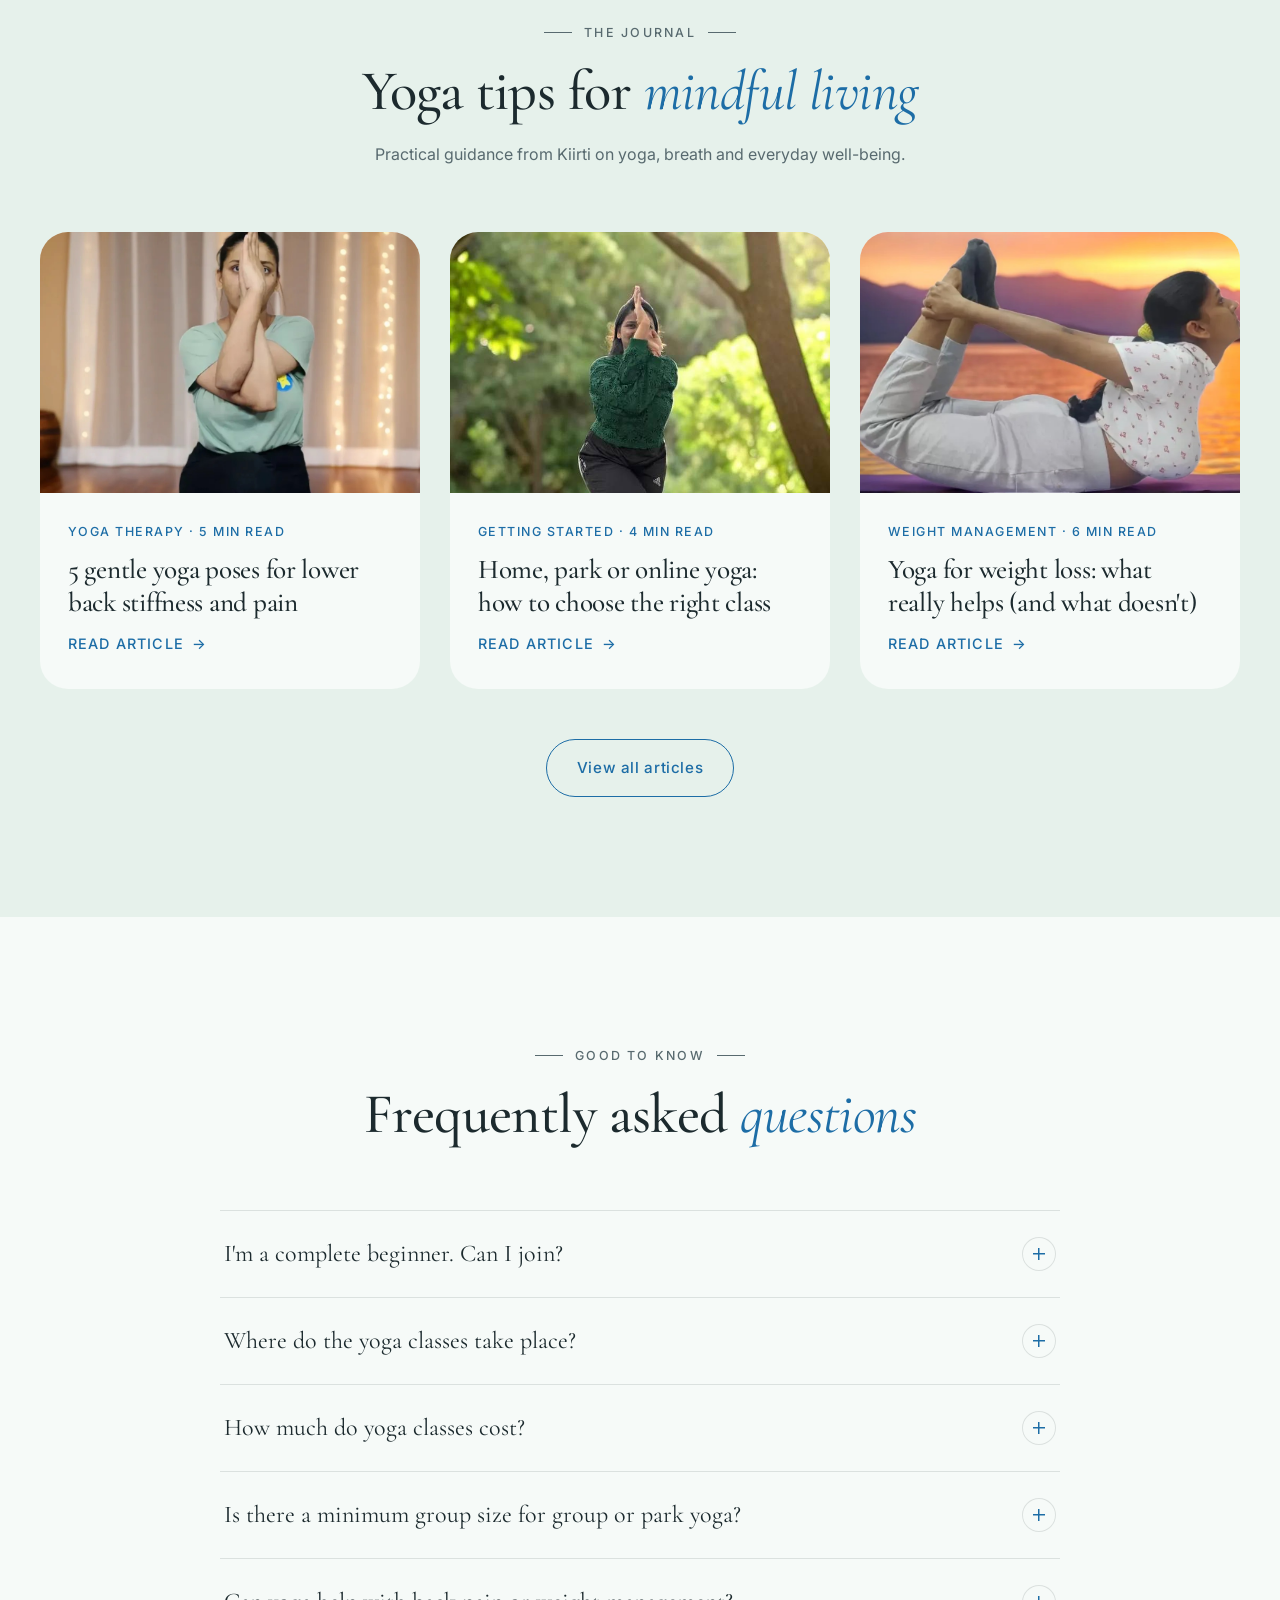
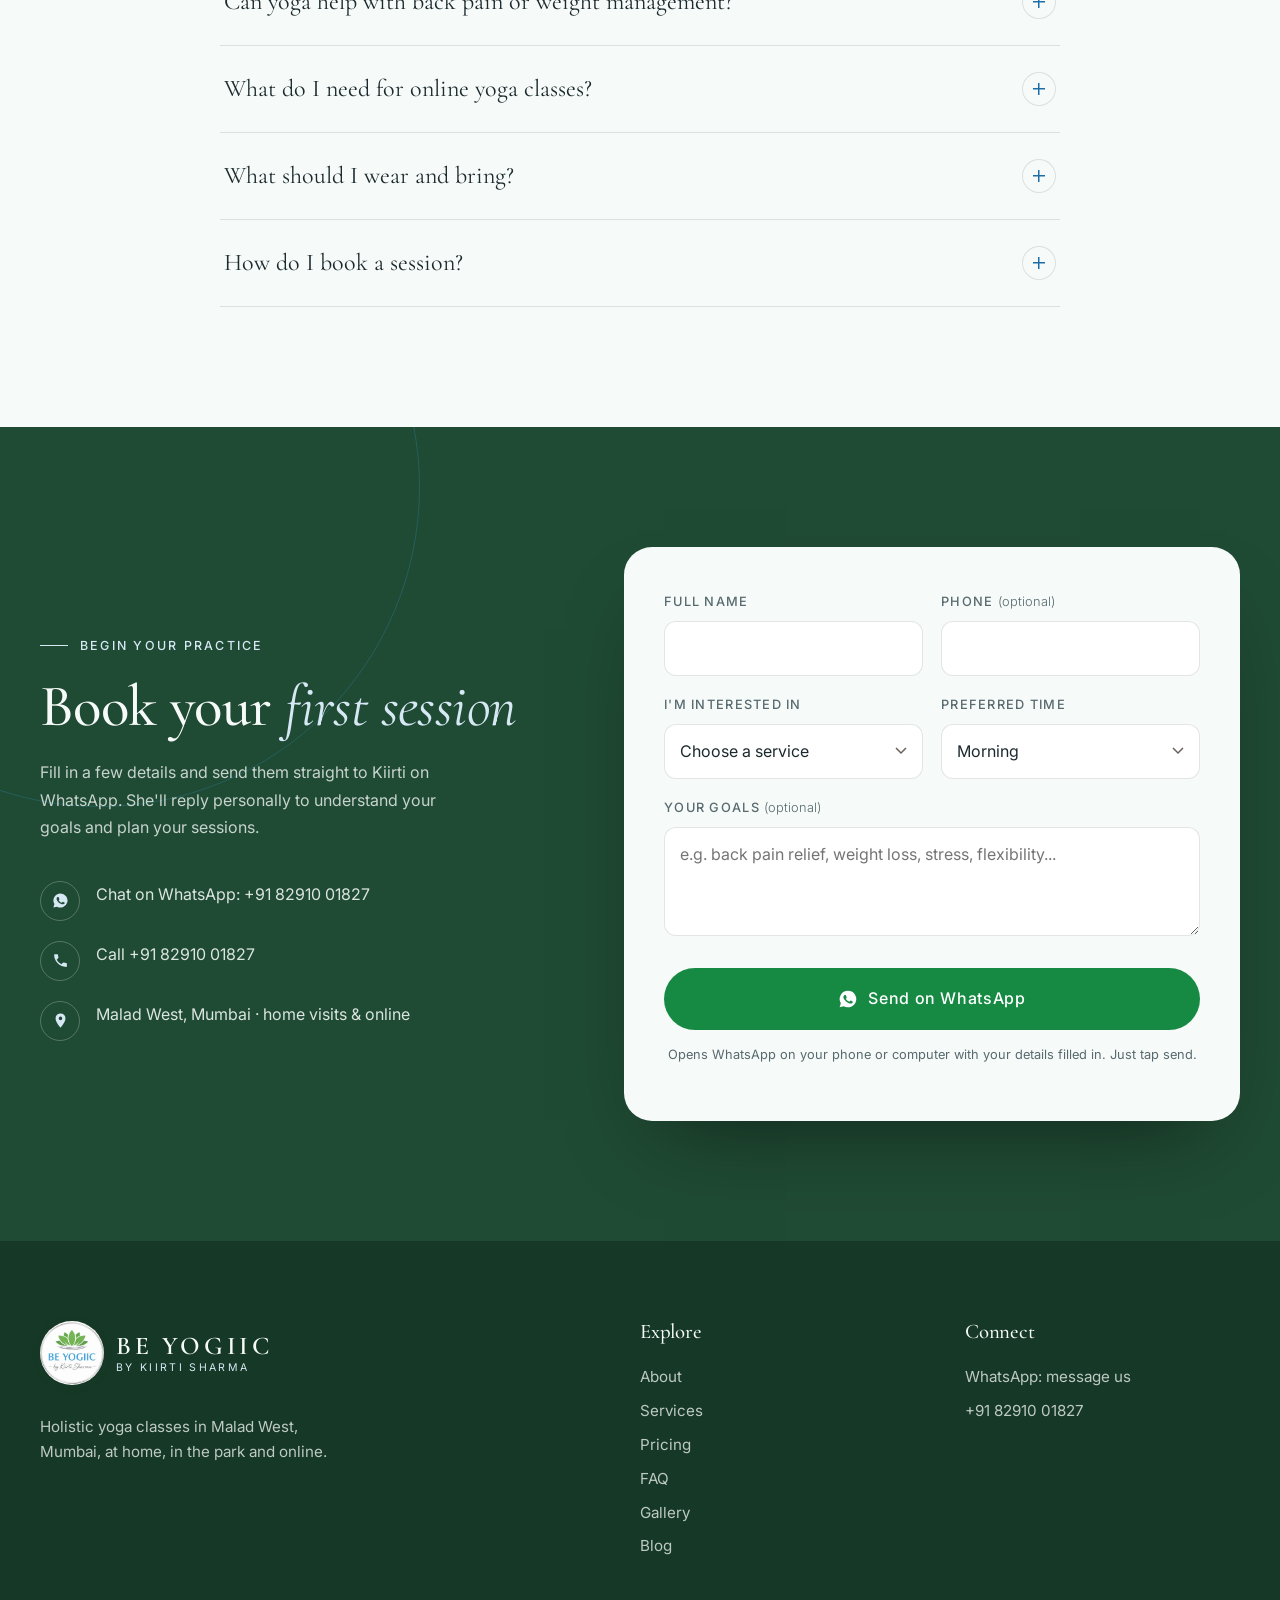
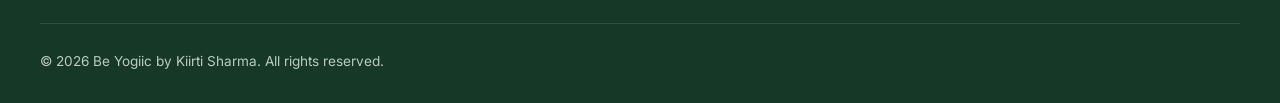
==== commit 34681a17: "Fix menu highlight while scrolling - Work out the active section from scroll position across every s" ====
--- a/index.html
+++ b/index.html
@@ -116,8 +116,8 @@
       <nav class="main-nav" id="main-nav" aria-label="Main">
         <a href="#about">About</a>
         <a href="#services">Services</a>
+        <a href="#testimonials">Stories</a>
         <a href="#pricing">Pricing</a>
-        <a href="#testimonials">Stories</a>
         <a href="#faq">FAQ</a>
         <a href="blog/index.html">Blog</a>
         <a href="#enquire" class="btn btn-primary nav-cta">Book a Session</a>
